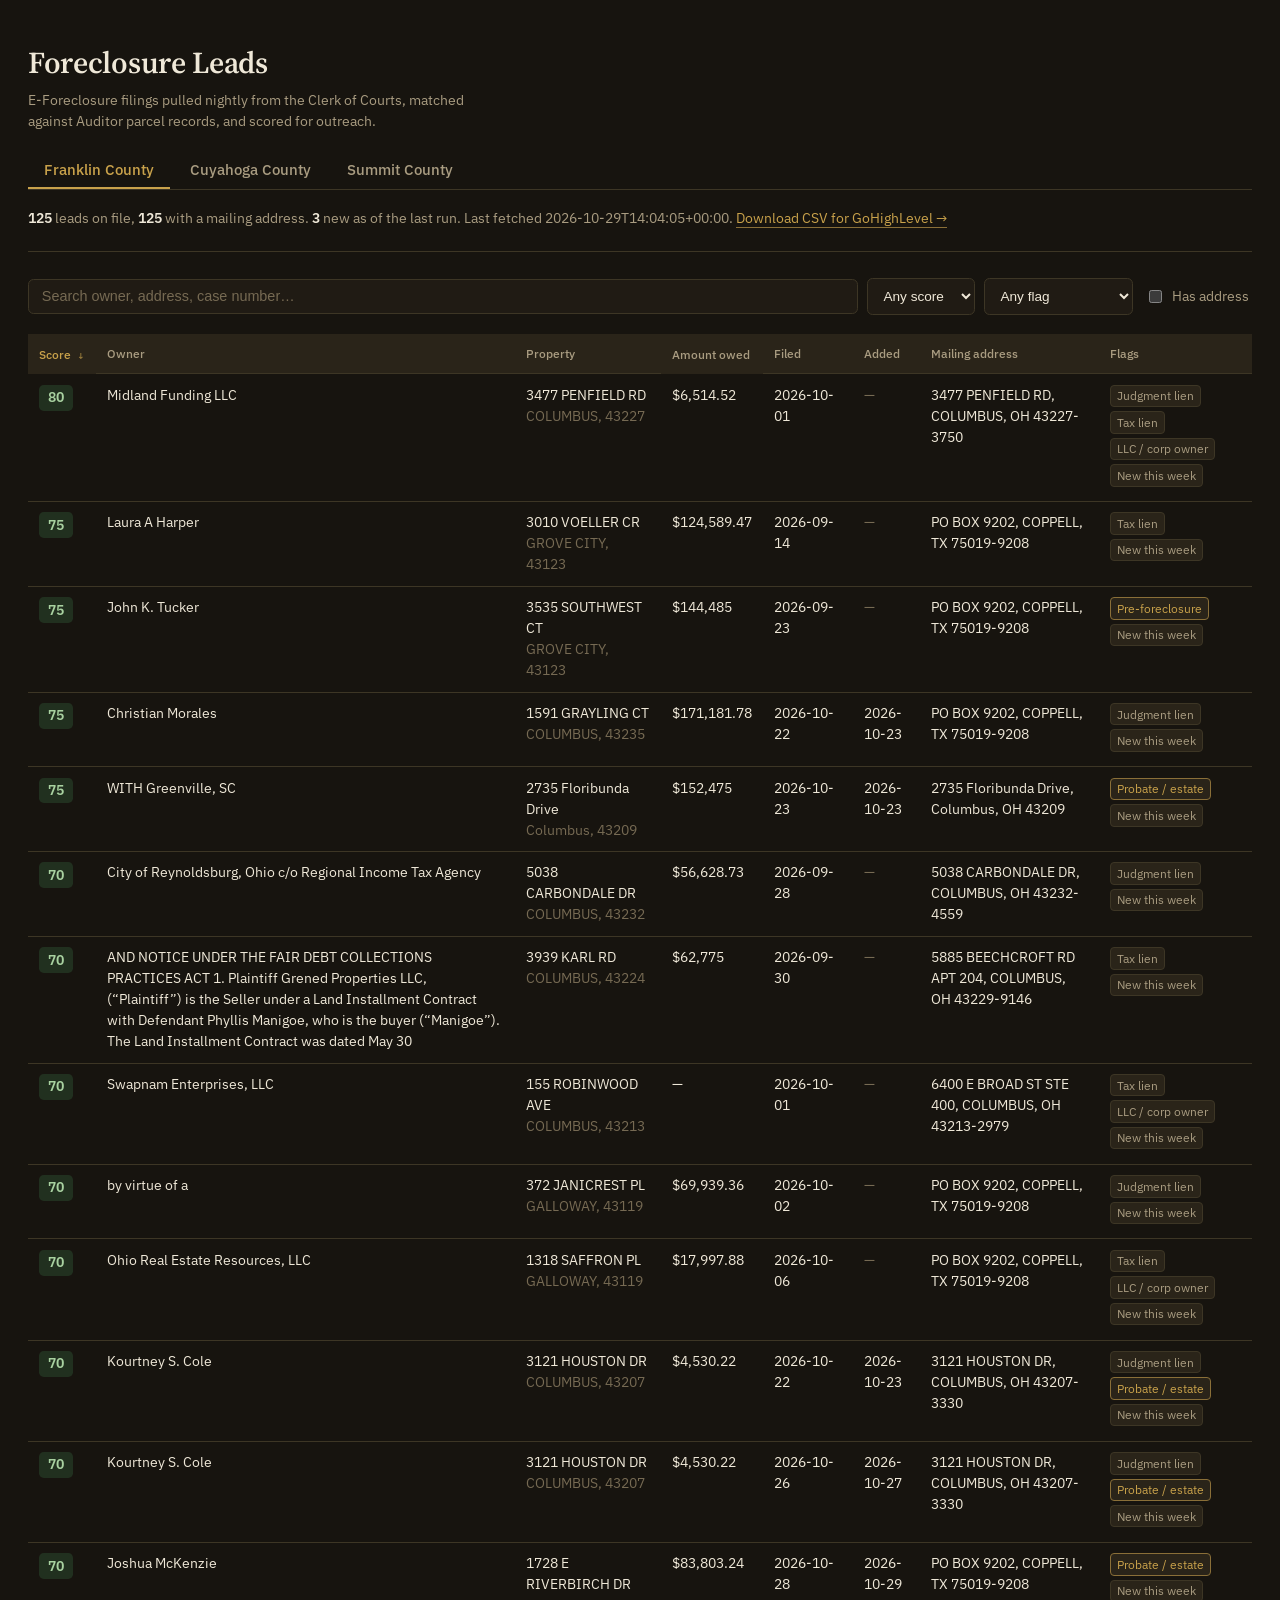
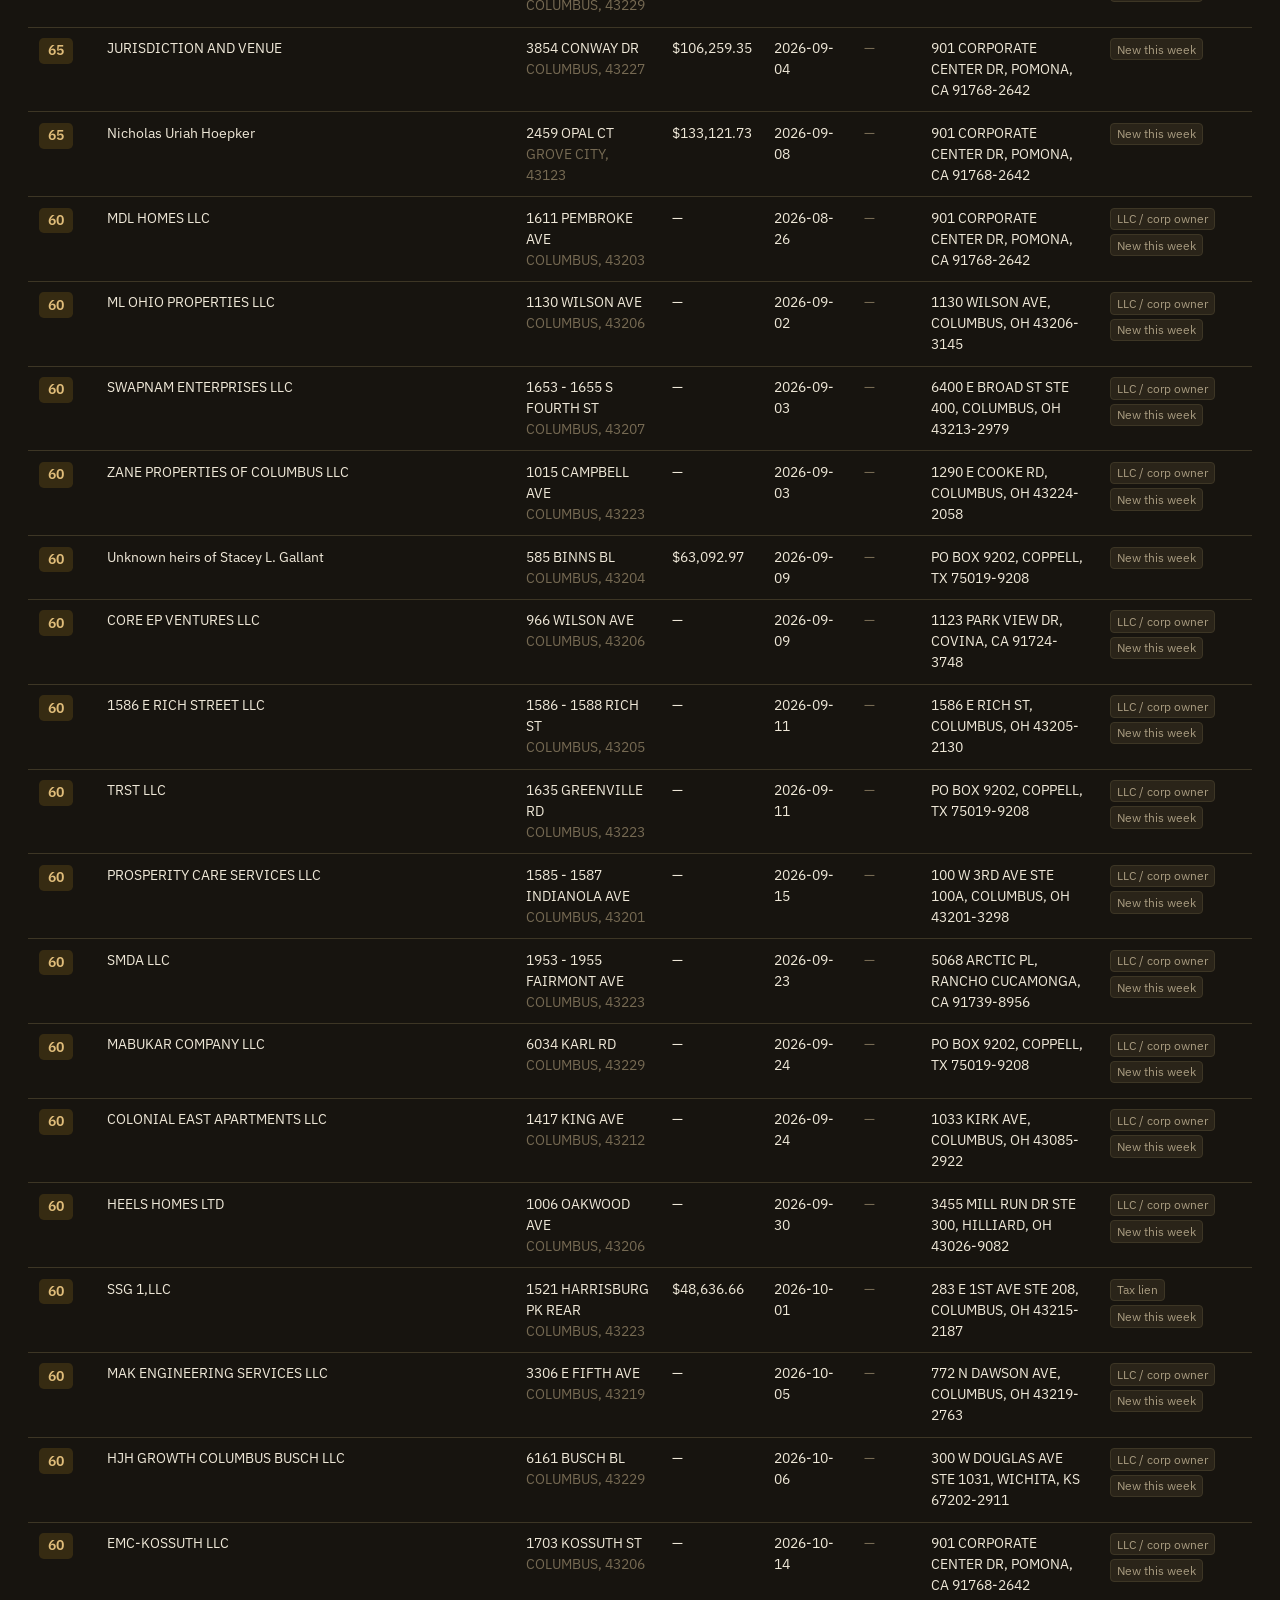
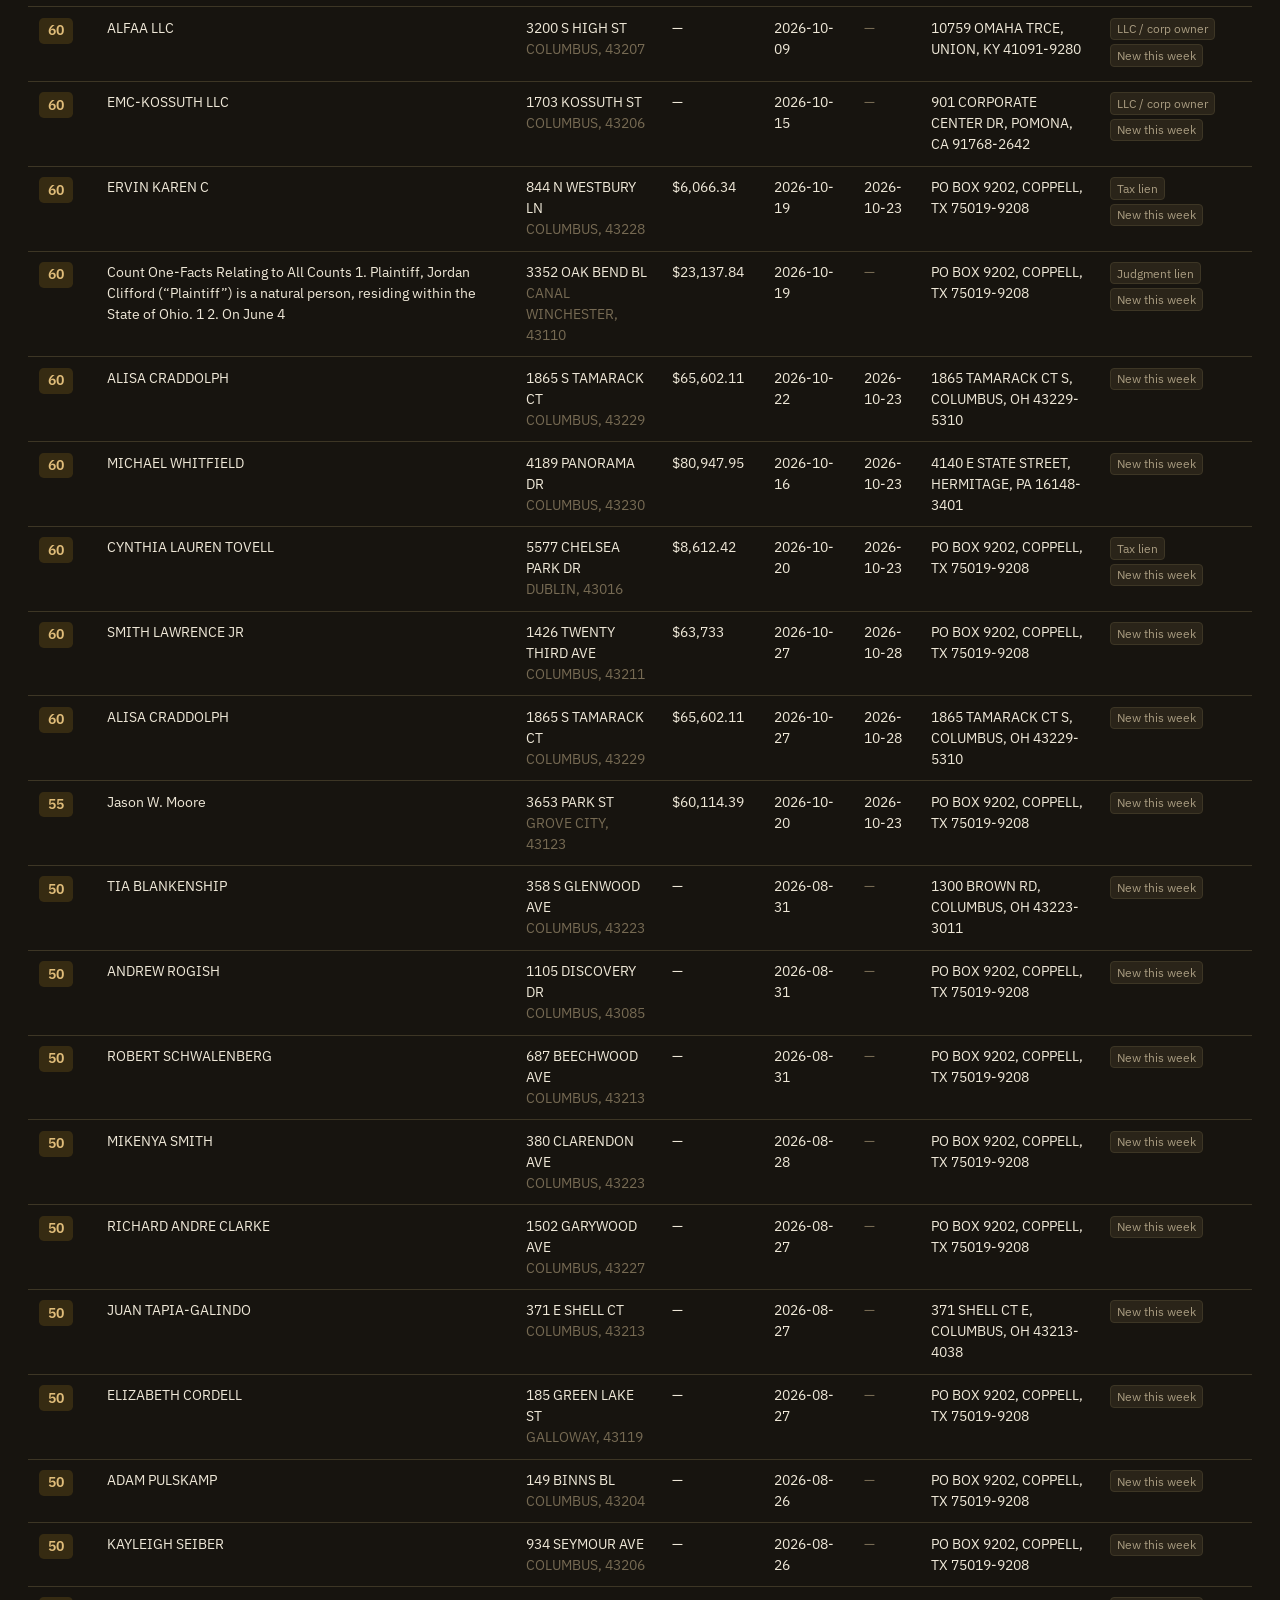
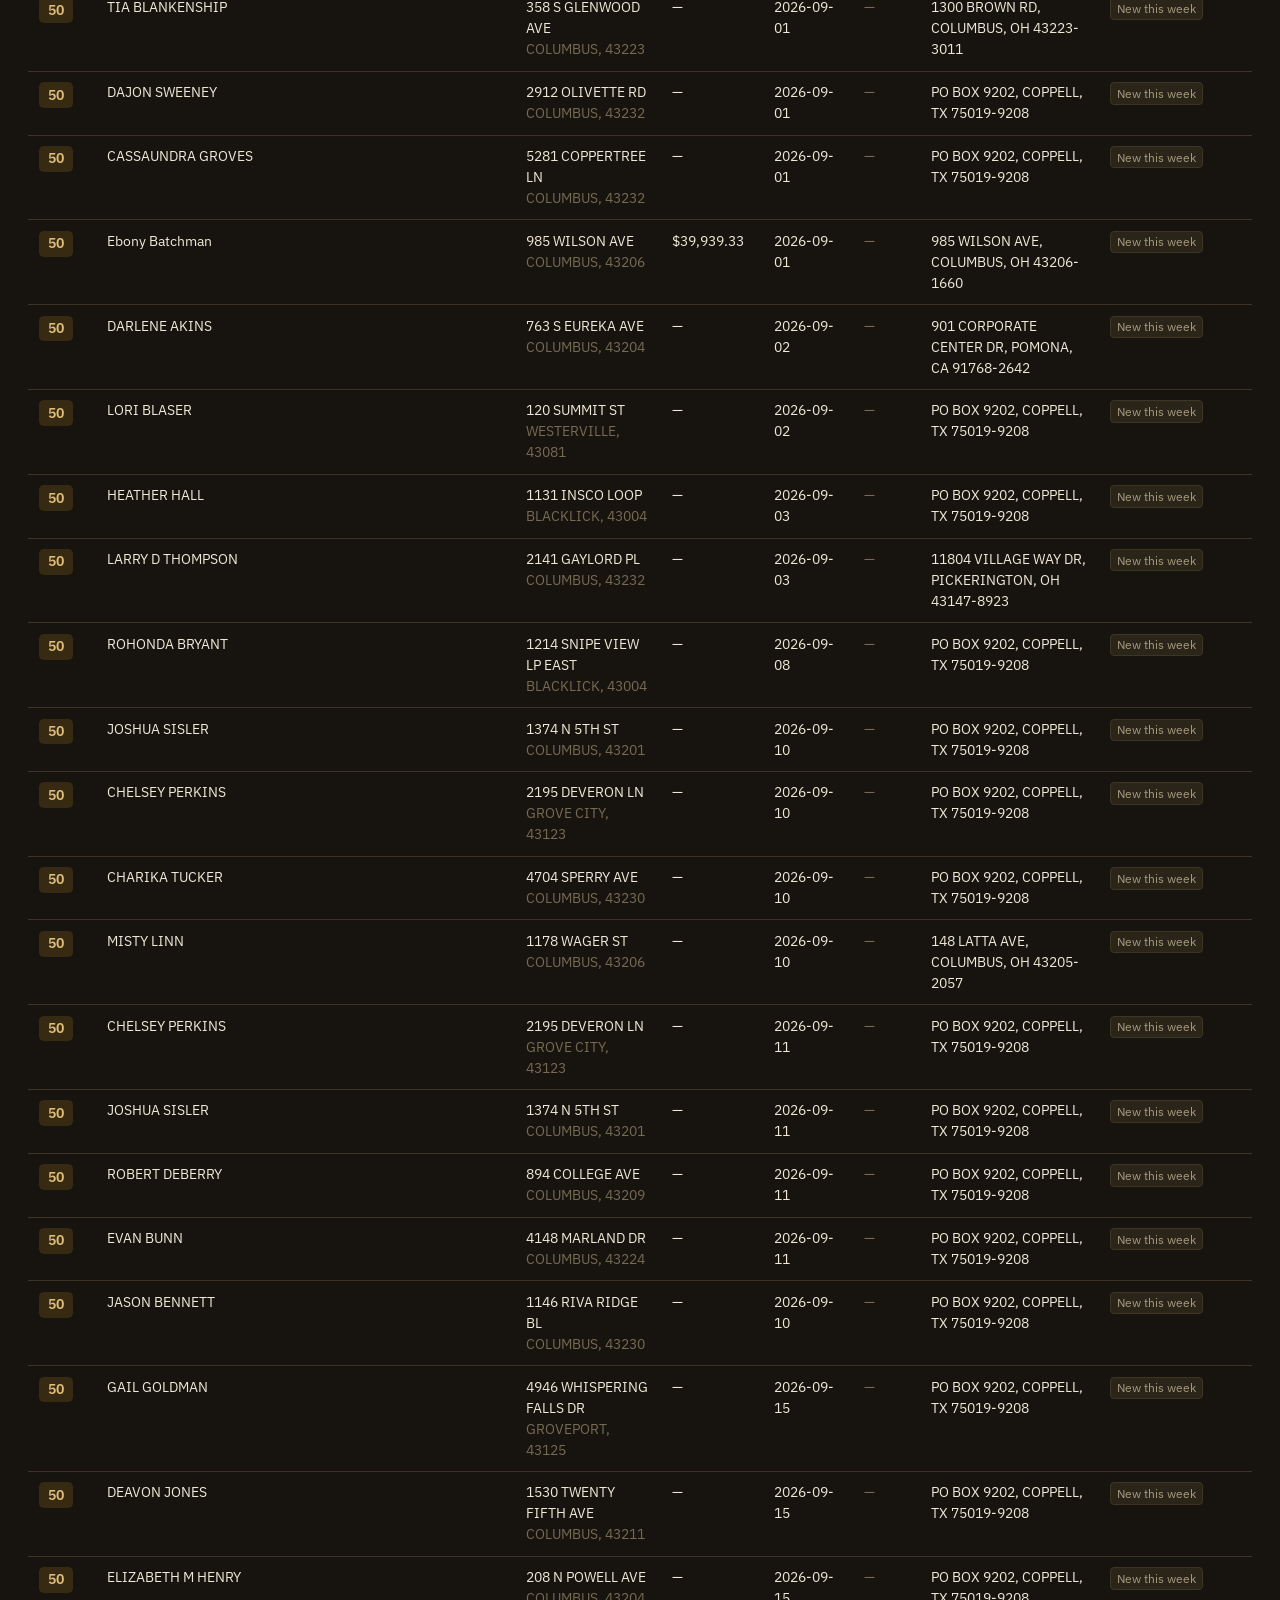
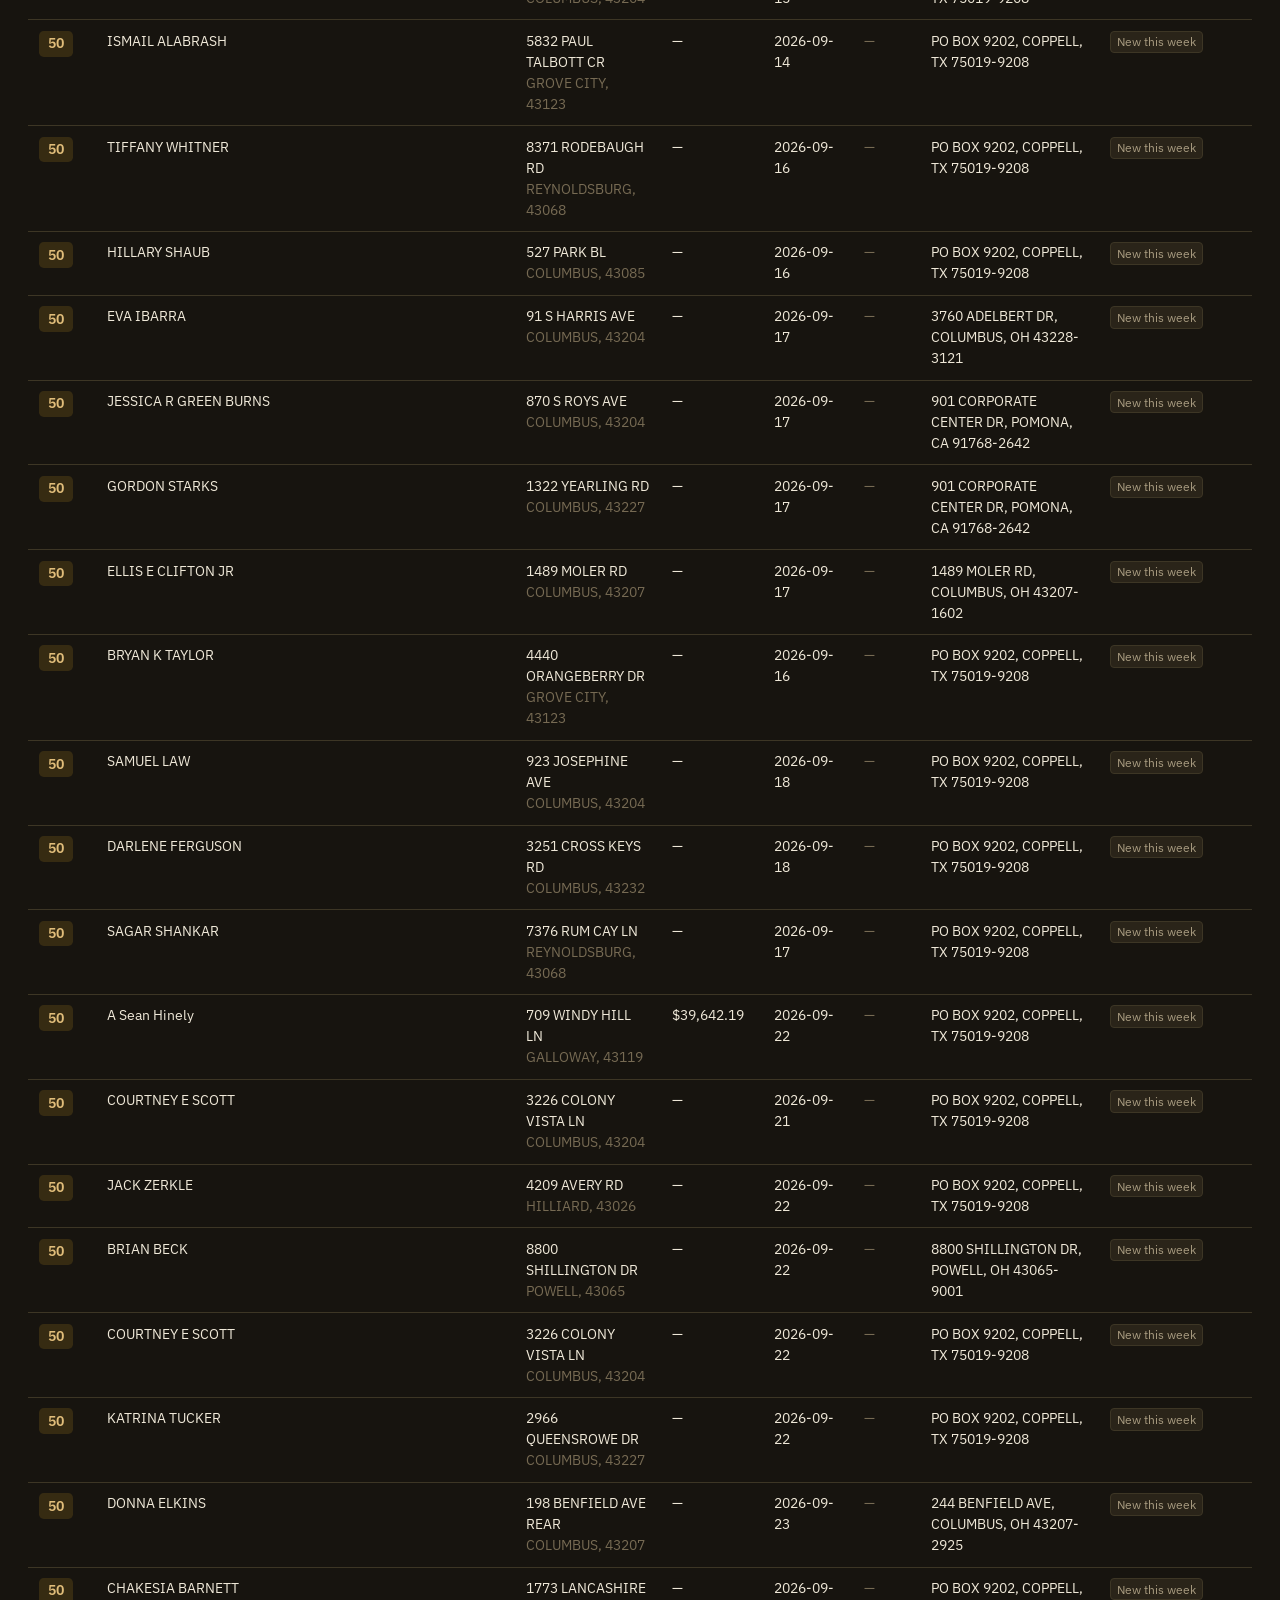
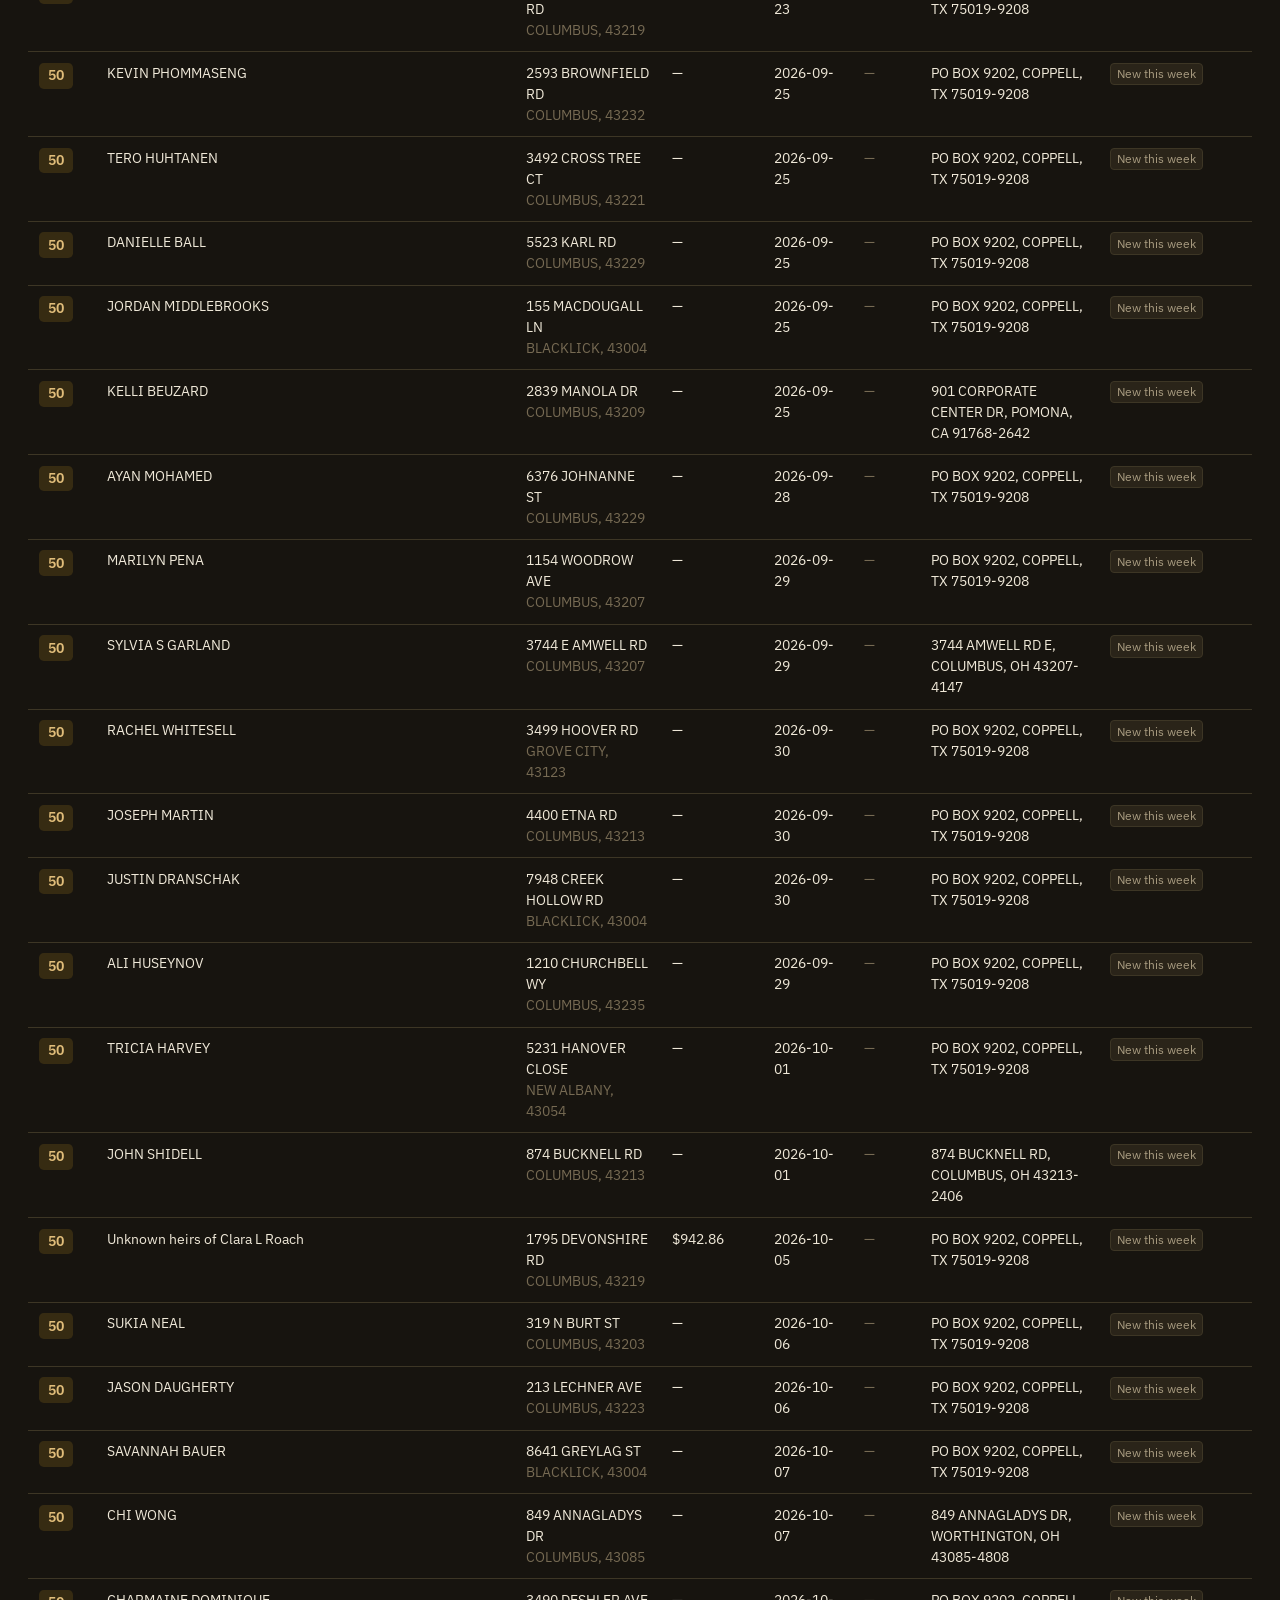
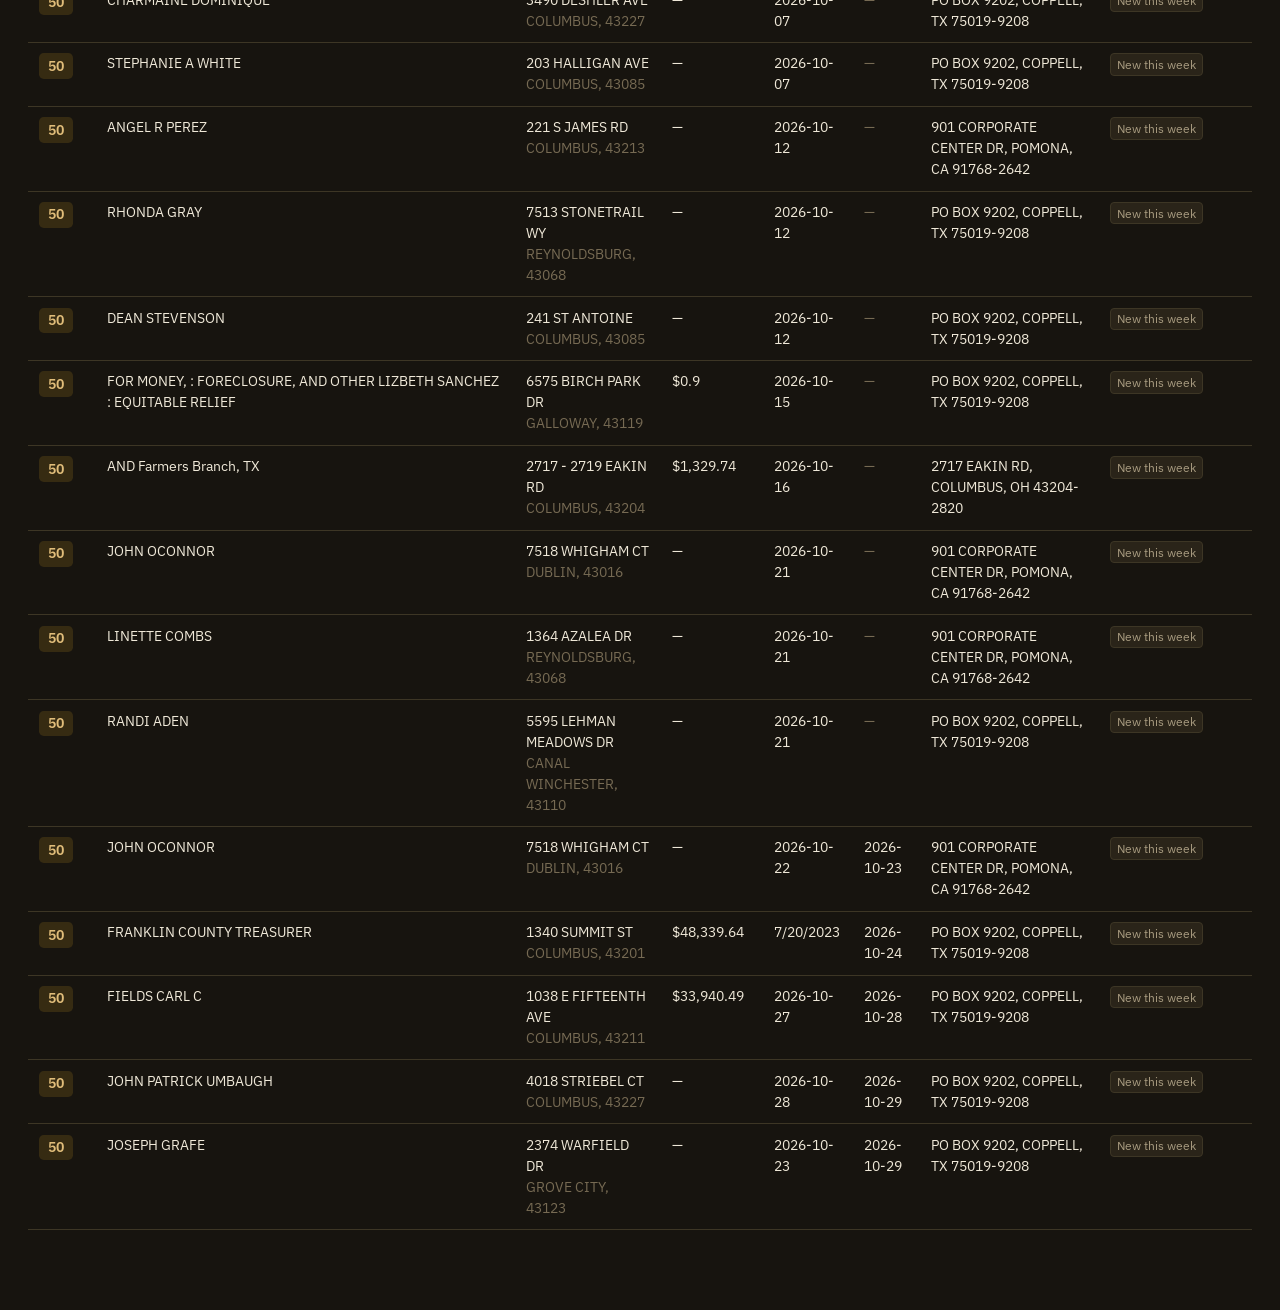
==== dashboard/index.html @ aa3b15f6 "Move Summit to its own repo; dashboard Summit tab reads it by URL" ====
<!doctype html>
<html lang="en">
<head>
<meta charset="utf-8">
<meta name="viewport" content="width=device-width, initial-scale=1">
<title>Foreclosure Leads</title>
<link rel="preconnect" href="https://fonts.googleapis.com">
<link rel="preconnect" href="https://fonts.gstatic.com" crossorigin>
<link href="https://fonts.googleapis.com/css2?family=Source+Serif+4:opsz,wght@8..60,400;8..60,600&family=IBM+Plex+Sans:wght@400;500;600&family=IBM+Plex+Mono:wght@400;500&display=swap" rel="stylesheet">
<style>
  :root {
    --bg: #17140f;
    --panel: #201b14;
    --panel-2: #2a2419;
    --border: #3d3625;
    --ink: #efe8d8;
    --ink-dim: #a99c81;
    --ink-faint: #766a53;
    --gold: #c9a24b;
    --gold-dim: #8a6f38;
    --good-bg: #21301f; --good-fg: #a8d1a0;
    --warn-bg: #362b12; --warn-fg: #e0bd7a;
    --bad-bg: #331c17;  --bad-fg: #e0a89c;
    color-scheme: dark;
  }
  * { box-sizing: border-box; }
  body {
    margin: 0;
    background: var(--bg);
    color: var(--ink);
    font-family: 'IBM Plex Sans', -apple-system, Segoe UI, Roboto, sans-serif;
    font-size: 14px;
    line-height: 1.5;
  }
  .wrap { max-width: 1320px; margin: 0 auto; padding: 2.5rem 1.75rem 5rem; }

  header h1 {
    font-family: 'Source Serif 4', Georgia, serif;
    font-weight: 600;
    font-size: 1.9rem;
    margin: 0 0 .3rem;
    letter-spacing: -0.01em;
  }
  header p.tagline {
    color: var(--ink-dim);
    margin: 0 0 1.1rem;
    max-width: 60ch;
  }
  .stats {
    color: var(--ink-dim);
    font-size: .88rem;
    margin: 0 0 1.6rem;
    padding-bottom: 1.4rem;
    border-bottom: 1px solid var(--border);
  }
  .stats strong { color: var(--ink); font-weight: 600; }
  .stats a { color: var(--gold); text-decoration: none; border-bottom: 1px solid var(--gold-dim); }
  .stats a:hover { color: var(--ink); }

  .toolbar {
    display: flex;
    flex-wrap: wrap;
    gap: .6rem;
    align-items: center;
    margin-bottom: 1.2rem;
  }
  .toolbar input[type="search"] {
    flex: 1 1 16rem;
    background: var(--panel);
    border: 1px solid var(--border);
    color: var(--ink);
    padding: .55rem .8rem;
    border-radius: .35rem;
    font-size: .9rem;
  }
  .toolbar input[type="search"]::placeholder { color: var(--ink-faint); }
  .toolbar select {
    background: var(--panel);
    border: 1px solid var(--border);
    color: var(--ink);
    padding: .55rem .7rem;
    border-radius: .35rem;
    font-size: .85rem;
  }
  .toolbar label.check {
    display: flex;
    align-items: center;
    gap: .4rem;
    color: var(--ink-dim);
    font-size: .85rem;
    white-space: nowrap;
    padding: .3rem .2rem;
  }
  .toolbar label.check input { accent-color: var(--gold); }

  table { width: 100%; border-collapse: collapse; }
  thead th {
    position: sticky; top: 0;
    background: var(--panel-2);
    text-align: left;
    padding: .65rem .7rem;
    font-weight: 500;
    color: var(--ink-dim);
    font-size: .78rem;
    border-bottom: 1px solid var(--border);
    cursor: pointer;
    user-select: none;
    white-space: nowrap;
  }
  thead th:hover { color: var(--ink); }
  thead th.sorted { color: var(--gold); }
  thead th .arrow { font-size: .7em; opacity: .8; margin-left: .15rem; }

  tbody tr.row { cursor: pointer; border-bottom: 1px solid var(--border); }
  tbody tr.row:hover { background: var(--panel); }
  tbody tr.row.expanded { background: var(--panel); }
  tbody td { padding: .65rem .7rem; vertical-align: top; }

  .score {
    display: inline-block;
    min-width: 2.1rem;
    text-align: center;
    font-weight: 600;
    font-variant-numeric: tabular-nums;
    padding: .15rem .45rem;
    border-radius: .3rem;
  }
  .score-hi  { background: var(--good-bg); color: var(--good-fg); }
  .score-mid { background: var(--warn-bg); color: var(--warn-fg); }
  .score-lo  { background: var(--bad-bg);  color: var(--bad-fg); }

  .mono { font-family: 'IBM Plex Mono', monospace; font-size: .82rem; color: var(--ink-dim); }
  .muted { color: var(--ink-faint); }
  .amount { font-variant-numeric: tabular-nums; }

  .flag {
    display: inline-block;
    background: var(--panel-2);
    border: 1px solid var(--border);
    border-radius: .25rem;
    padding: .1rem .4rem;
    margin: 0 .25rem .25rem 0;
    font-size: .72rem;
    color: var(--ink-dim);
  }
  .flag.hot { border-color: var(--gold-dim); color: var(--gold); }

  .detail-row td {
    background: #1b170f;
    border-bottom: 1px solid var(--border);
    padding: 1rem 1.4rem 1.3rem;
  }
  .detail-grid {
    display: grid;
    grid-template-columns: repeat(auto-fit, minmax(220px, 1fr));
    gap: 1rem 1.6rem;
  }
  .detail-grid dt {
    font-size: .72rem;
    text-transform: none;
    color: var(--ink-faint);
    margin-bottom: .15rem;
  }
  .detail-grid dd { margin: 0; }
  .detail-grid .full { grid-column: 1 / -1; }

  a.link { color: var(--gold); text-decoration: none; border-bottom: 1px solid var(--gold-dim); }
  a.link:hover { color: var(--ink); }

  #empty {
    color: var(--ink-dim);
    padding: 3rem 1rem;
    text-align: center;
    border: 1px dashed var(--border);
    border-radius: .5rem;
  }

  @media (max-width: 720px) {
    .wrap { padding: 1.5rem 1rem 4rem; }
    thead th:nth-child(6), tbody td:nth-child(6) { display: none; } /* hide mailing address col on small screens */
  }

  .county-tabs {
    display: flex;
    gap: .25rem;
    margin-bottom: 1.1rem;
    border-bottom: 1px solid var(--border);
  }
  .county-tabs button {
    appearance: none;
    background: none;
    border: none;
    color: var(--ink-dim);
    font-family: inherit;
    font-size: .92rem;
    font-weight: 500;
    padding: .6rem 1rem .55rem;
    cursor: pointer;
    border-bottom: 2px solid transparent;
  }
  .county-tabs button:hover { color: var(--ink); }
  .county-tabs button[aria-selected="true"] {
    color: var(--gold);
    border-bottom-color: var(--gold);
  }
</style>
</head>
<body>
<div class="wrap">
  <header>
    <h1>Foreclosure Leads</h1>
    <p class="tagline" id="tagline">E-Foreclosure filings pulled nightly from the county Clerk of Courts, matched against parcel records, and scored for outreach.</p>
  </header>

  <div class="county-tabs" id="county-tabs" role="tablist"></div>

  <div class="stats" id="stats">Loading records…</div>

  <div class="toolbar">
    <input id="search" type="search" placeholder="Search owner, address, case number…">
    <select id="minScore">
      <option value="0">Any score</option>
      <option value="70">Score 70+</option>
      <option value="50">Score 50+</option>
      <option value="30">Score 30+</option>
    </select>
    <select id="flagFilter">
      <option value="">Any flag</option>
    </select>
    <label class="check"><input type="checkbox" id="addressOnly"> Has address</label>
  </div>

  <div id="table-wrap"></div>
  <div id="empty" style="display:none;">No leads on file yet — once the nightly scrape runs and finds E-Foreclosures, they'll appear here.</div>
</div>

<script>
const COLUMNS = [
  { key: 'score', label: 'Score', sortable: true },
  { key: 'owner', label: 'Owner', sortable: true },
  { key: 'prop_address', label: 'Property', sortable: false },
  { key: 'amount', label: 'Amount owed', sortable: true },
  { key: 'filed', label: 'Filed', sortable: true },
  { key: 'captured_date', label: 'Added', sortable: true },
  { key: 'mail_address', label: 'Mailing address', sortable: false },
  { key: 'flags', label: 'Flags', sortable: false },
];

const COUNTIES = [
  {
    key: 'franklin',
    label: 'Franklin County',
    dataUrl: 'records.json',
    tagline: "E-Foreclosure filings pulled nightly from the Clerk of Courts, matched against Auditor parcel records, and scored for outreach.",
    csvUrl: 'ghl_export.csv',
    // Franklin's records.json is already in the shape render()/applyFilters() expect.
    adapt(data) {
      return {
        fetched_at: data.fetched_at,
        total: data.total,
        with_address: data.with_address,
        new_this_run: data.new_this_run || 0,
        records: data.records || [],
      };
    },
  },
  {
    key: 'cuyahoga',
    label: 'Cuyahoga County',
    dataUrl: 'cuyahoga.json',
    tagline: "Foreclosure filings pulled nightly from the Cuyahoga County Clerk of Courts docket, enriched from the Fiscal Officer's parcel data, and scored for outreach.",
    csvUrl: 'cuyahoga_ghl_export.csv',
    // Cuyahoga's run_pipeline.py writes a different shape (LeadRecord
    // dicts under "leads") - map each one into the same row shape
    // Franklin's records use, so the rest of this page (render, sort,
    // filter, detail view) needs no county-specific logic at all.
    adapt(data) {
      const records = (data.leads || []).map(l => ({
        doc_num: l.case_number,
        case_number: l.case_number,
        doc_type: l.lead_type || 'Foreclosure Complaint',
        filed: l.filing_date,
        owner: l.defendant || l.owner_name,
        grantee: l.plaintiff,
        amount: l.amount_owed,
        legal: '',
        prop_address: l.property_address,
        prop_city: l.property_city,
        prop_state: l.property_state,
        prop_zip: l.property_zip,
        mail_address: l.mailing_address,
        mail_city: '',
        mail_state: '',
        mail_zip: '',
        clerk_url: l.source_url,
        flags: [],
        score: l.lead_score,
        interest_rate: l.interest_rate,
        loan_type: l.loan_type,
      }));
      return {
        fetched_at: data.generated_at,
        total: data.total_leads || 0,
        with_address: data.leads_with_mailing_address || 0,
        new_this_run: 0,
        records,
      };
    },
  },
  {
    key: 'summit',
    label: 'Summit County',
    dataUrl: 'https://mauricewilli572000-cloud.github.io/summit-county-leads/summit.json',
    tagline: "New foreclosure filings from the Summit County Clerk's live new-filings feed (usually within a day or two of filing), matched to parcel records where possible, and scored for outreach.",
    csvUrl: 'https://mauricewilli572000-cloud.github.io/summit-county-leads/summit_ghl_export.csv',
    // Summit lives in its own repo (summit-county-leads) and publishes summit.json on its own GitHub Pages site;
    // this tab reads that file by URL. Same LeadRecord shape as Cuyahoga's, plus flags and added_date.
    adapt(data) {
      const records = (data.leads || []).map(l => ({
        doc_num: l.case_number,
        case_number: l.case_number,
        doc_type: l.lead_type || 'Foreclosure',
        filed: l.filing_date,
        captured_date: l.added_date,
        owner: l.owner_name || l.defendant,
        grantee: l.plaintiff,
        amount: l.amount_owed,
        legal: '',
        prop_address: l.property_address,
        prop_city: l.property_city,
        prop_state: l.property_state,
        prop_zip: l.property_zip,
        mail_address: l.mailing_address,
        mail_city: '',
        mail_state: '',
        mail_zip: '',
        clerk_url: l.source_url,
        flags: l.flags || [],
        score: l.lead_score,
        interest_rate: l.interest_rate,
        loan_type: l.loan_type,
      }));
      return {
        fetched_at: data.generated_at,
        total: data.total_leads || 0,
        with_address: data.leads_with_property_address || 0,
        new_this_run: 0,
        records,
      };
    },
  },
];

let ACTIVE_COUNTY = COUNTIES[0];
let ALL_RECORDS = [];
let SORT_KEY = 'score';
let SORT_DIR = -1; // -1 desc, 1 asc
let EXPANDED_DOC_NUM = null;

function scoreClass(s) {
  if (s >= 70) return 'score-hi';
  if (s >= 45) return 'score-mid';
  return 'score-lo';
}

function money(n) {
  return n != null ? '$' + Number(n).toLocaleString() : '—';
}

function esc(s) {
  return (s ?? '').toString().replace(/[&<>"']/g, c => ({'&':'&amp;','<':'&lt;','>':'&gt;','"':'&quot;',"'":'&#39;'}[c]));
}

function fullMailAddress(r) {
  const parts = [r.mail_address, r.mail_city, [r.mail_state, r.mail_zip].filter(Boolean).join(' ')].filter(Boolean);
  return parts.join(', ');
}

function fullPropAddress(r) {
  const parts = [r.prop_address, r.prop_city, [r.prop_state, r.prop_zip].filter(Boolean).join(' ')].filter(Boolean);
  return parts.join(', ');
}

function detailHTML(r) {
  return `
    <dl class="detail-grid">
      <div><dt>Case number</dt><dd class="mono">${esc(r.case_number) || '—'}</dd></div>
      <div><dt>Document type</dt><dd>${esc(r.doc_type) || '—'}</dd></div>
      <div><dt>Plaintiff / lender</dt><dd>${esc(r.grantee) || '—'}</dd></div>
      <div><dt>Loan type</dt><dd>${esc(r.loan_type) || '—'}</dd></div>
      <div><dt>Interest rate</dt><dd>${r.interest_rate != null ? r.interest_rate + '%' : '—'}</dd></div>
      <div><dt>Document number</dt><dd class="mono">${esc(r.doc_num)}</dd></div>
      <div class="full"><dt>Property address</dt><dd>${esc(fullPropAddress(r)) || '—'}</dd></div>
      <div class="full"><dt>Mailing address</dt><dd>${esc(fullMailAddress(r)) || '—'}</dd></div>
      ${r.legal ? `<div class="full"><dt>Legal description</dt><dd>${esc(r.legal)}</dd></div>` : ''}
      <div class="full"><dd><a class="link" href="${esc(r.clerk_url)}" target="_blank" rel="noopener">View filing on the Clerk of Courts site →</a></dd></div>
    </dl>
  `;
}

function render(list) {
  const wrap = document.getElementById('table-wrap');
  const empty = document.getElementById('empty');

  if (!list.length) {
    wrap.innerHTML = '';
    empty.style.display = 'block';
    return;
  }
  empty.style.display = 'none';

  const table = document.createElement('table');
  const thead = document.createElement('thead');
  const headRow = document.createElement('tr');
  for (const col of COLUMNS) {
    const th = document.createElement('th');
    th.textContent = col.label;
    if (col.sortable) {
      if (col.key === SORT_KEY) {
        th.classList.add('sorted');
        th.innerHTML = `${col.label} <span class="arrow">${SORT_DIR === 1 ? '↑' : '↓'}</span>`;
      }
      th.addEventListener('click', () => {
        if (SORT_KEY === col.key) SORT_DIR *= -1;
        else { SORT_KEY = col.key; SORT_DIR = -1; }
        applyFilters();
      });
    }
    headRow.appendChild(th);
  }
  thead.appendChild(headRow);
  table.appendChild(thead);

  const tbody = document.createElement('tbody');
  for (const r of list) {
    const tr = document.createElement('tr');
    tr.className = 'row' + (r.doc_num === EXPANDED_DOC_NUM ? ' expanded' : '');
    const flagsHTML = (r.flags || []).map(f =>
      `<span class="flag${/lis pendens|pre-foreclosure|probate/i.test(f) ? ' hot' : ''}">${esc(f)}</span>`
    ).join('');
    tr.innerHTML = `
      <td><span class="score ${scoreClass(r.score)}">${r.score}</span></td>
      <td>${esc(r.owner) || '—'}</td>
      <td>${esc(r.prop_address) || '—'}${r.prop_city ? `<br><span class="muted">${esc(r.prop_city)}${r.prop_zip ? ', ' + esc(r.prop_zip) : ''}</span>` : ''}</td>
      <td class="amount">${money(r.amount)}</td>
      <td>${esc(r.filed) || '—'}</td>
      <td>${esc(r.captured_date) || '<span class="muted" title="Added before date tracking began">—</span>'}</td>
      <td>${esc(fullMailAddress(r)) || '<span class="muted">not matched</span>'}</td>
      <td>${flagsHTML}</td>
    `;
    tr.addEventListener('click', () => {
      EXPANDED_DOC_NUM = EXPANDED_DOC_NUM === r.doc_num ? null : r.doc_num;
      applyFilters();
    });
    tbody.appendChild(tr);

    if (r.doc_num === EXPANDED_DOC_NUM) {
      const detailTr = document.createElement('tr');
      detailTr.className = 'detail-row';
      const td = document.createElement('td');
      td.colSpan = COLUMNS.length;
      td.innerHTML = detailHTML(r);
      detailTr.appendChild(td);
      tbody.appendChild(detailTr);
    }
  }
  table.appendChild(tbody);
  wrap.innerHTML = '';
  wrap.appendChild(table);
}

function applyFilters() {
  const q = document.getElementById('search').value.trim().toLowerCase();
  const minScore = Number(document.getElementById('minScore').value);
  const flag = document.getElementById('flagFilter').value;
  const addressOnly = document.getElementById('addressOnly').checked;

  let list = ALL_RECORDS.filter(r => {
    if (r.score < minScore) return false;
    if (flag && !(r.flags || []).includes(flag)) return false;
    if (addressOnly && !(r.prop_address || r.mail_address)) return false;
    if (q) {
      const hay = [r.owner, r.grantee, r.prop_address, r.mail_address, r.doc_num, r.case_number]
        .filter(Boolean).join(' ').toLowerCase();
      if (!hay.includes(q)) return false;
    }
    return true;
  });

  list.sort((a, b) => {
    let av = a[SORT_KEY], bv = b[SORT_KEY];
    if (av == null) av = (SORT_KEY === 'amount' || SORT_KEY === 'score') ? -Infinity : '';
    if (bv == null) bv = (SORT_KEY === 'amount' || SORT_KEY === 'score') ? -Infinity : '';
    if (typeof av === 'string') av = av.toLowerCase();
    if (typeof bv === 'string') bv = bv.toLowerCase();
    if (av < bv) return -1 * SORT_DIR;
    if (av > bv) return 1 * SORT_DIR;
    return 0;
  });

  render(list);
}

function populateFlagFilter(records) {
  const select = document.getElementById('flagFilter');
  select.innerHTML = '<option value="">Any flag</option>';
  select.value = '';
  const seen = new Set();
  for (const r of records) for (const f of (r.flags || [])) seen.add(f);
  for (const f of Array.from(seen).sort()) {
    const opt = document.createElement('option');
    opt.value = f;
    opt.textContent = f;
    select.appendChild(opt);
  }
}

const DATA_CACHE = {};
let FILTERS_WIRED = false;

function renderTabs() {
  const tabsEl = document.getElementById('county-tabs');
  tabsEl.innerHTML = COUNTIES.map(c => `
    <button role="tab" data-key="${c.key}" aria-selected="${c.key === ACTIVE_COUNTY.key}">${esc(c.label)}</button>
  `).join('');
  tabsEl.querySelectorAll('button').forEach(btn => {
    btn.addEventListener('click', () => {
      if (btn.dataset.key === ACTIVE_COUNTY.key) return;
      ACTIVE_COUNTY = COUNTIES.find(c => c.key === btn.dataset.key);
      EXPANDED_DOC_NUM = null;
      renderTabs();
      loadActive();
    });
  });
}

async function loadActive() {
  const county = ACTIVE_COUNTY;
  const stats = document.getElementById('stats');
  document.getElementById('tagline').textContent = county.tagline;
  stats.textContent = `Loading ${county.label} records…`;
  document.getElementById('empty').style.display = 'none';
  document.getElementById('table-wrap').innerHTML = '';

  let data;
  try {
    if (DATA_CACHE[county.key]) {
      data = DATA_CACHE[county.key];
    } else {
      const res = await fetch(county.dataUrl, { cache: 'no-store' });
      if (!res.ok) throw new Error(`${res.status} fetching ${county.dataUrl}`);
      const raw = await res.json();
      data = county.adapt(raw);
      DATA_CACHE[county.key] = data;
    }
  } catch (err) {
    stats.textContent = `Failed to load ${county.label} data: ` + err;
    return;
  }

  if (!data.fetched_at) {
    stats.textContent = 'No scrape has run yet for ' + county.label + '.';
    ALL_RECORDS = [];
    document.getElementById('empty').style.display = 'block';
    return;
  }

  stats.innerHTML = `<strong>${data.total}</strong> leads on file, <strong>${data.with_address}</strong> with a mailing address.
    ${data.new_this_run ? `<strong>${data.new_this_run}</strong> new as of the last run.` : ''}
    Last fetched ${esc(data.fetched_at)}. <a href="${esc(county.csvUrl)}">Download CSV for GoHighLevel →</a>`;

  ALL_RECORDS = data.records;
  populateFlagFilter(ALL_RECORDS);
  applyFilters();

  if (!FILTERS_WIRED) {
    FILTERS_WIRED = true;
    document.getElementById('search').addEventListener('input', applyFilters);
    document.getElementById('minScore').addEventListener('change', applyFilters);
    document.getElementById('flagFilter').addEventListener('change', applyFilters);
    document.getElementById('addressOnly').addEventListener('change', applyFilters);
  }
}

renderTabs();
loadActive();
</script>
</body>
</html>
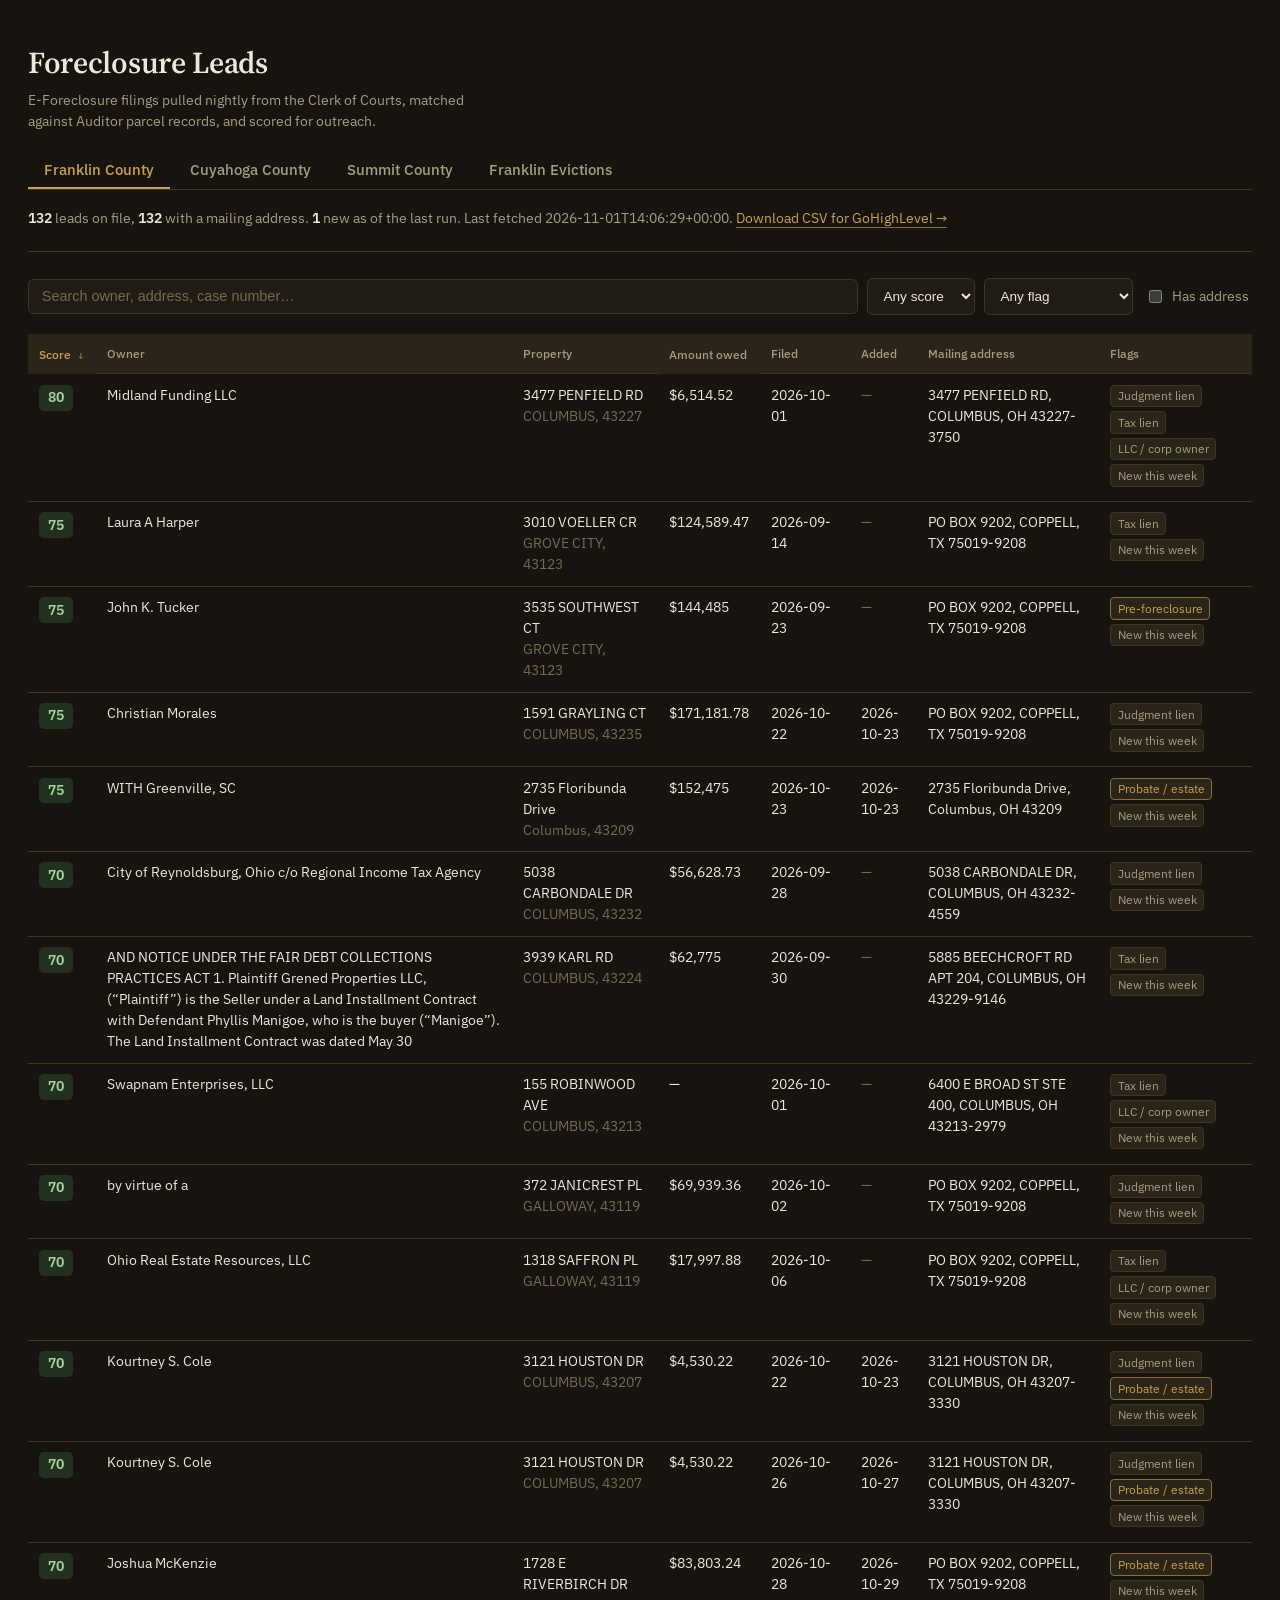
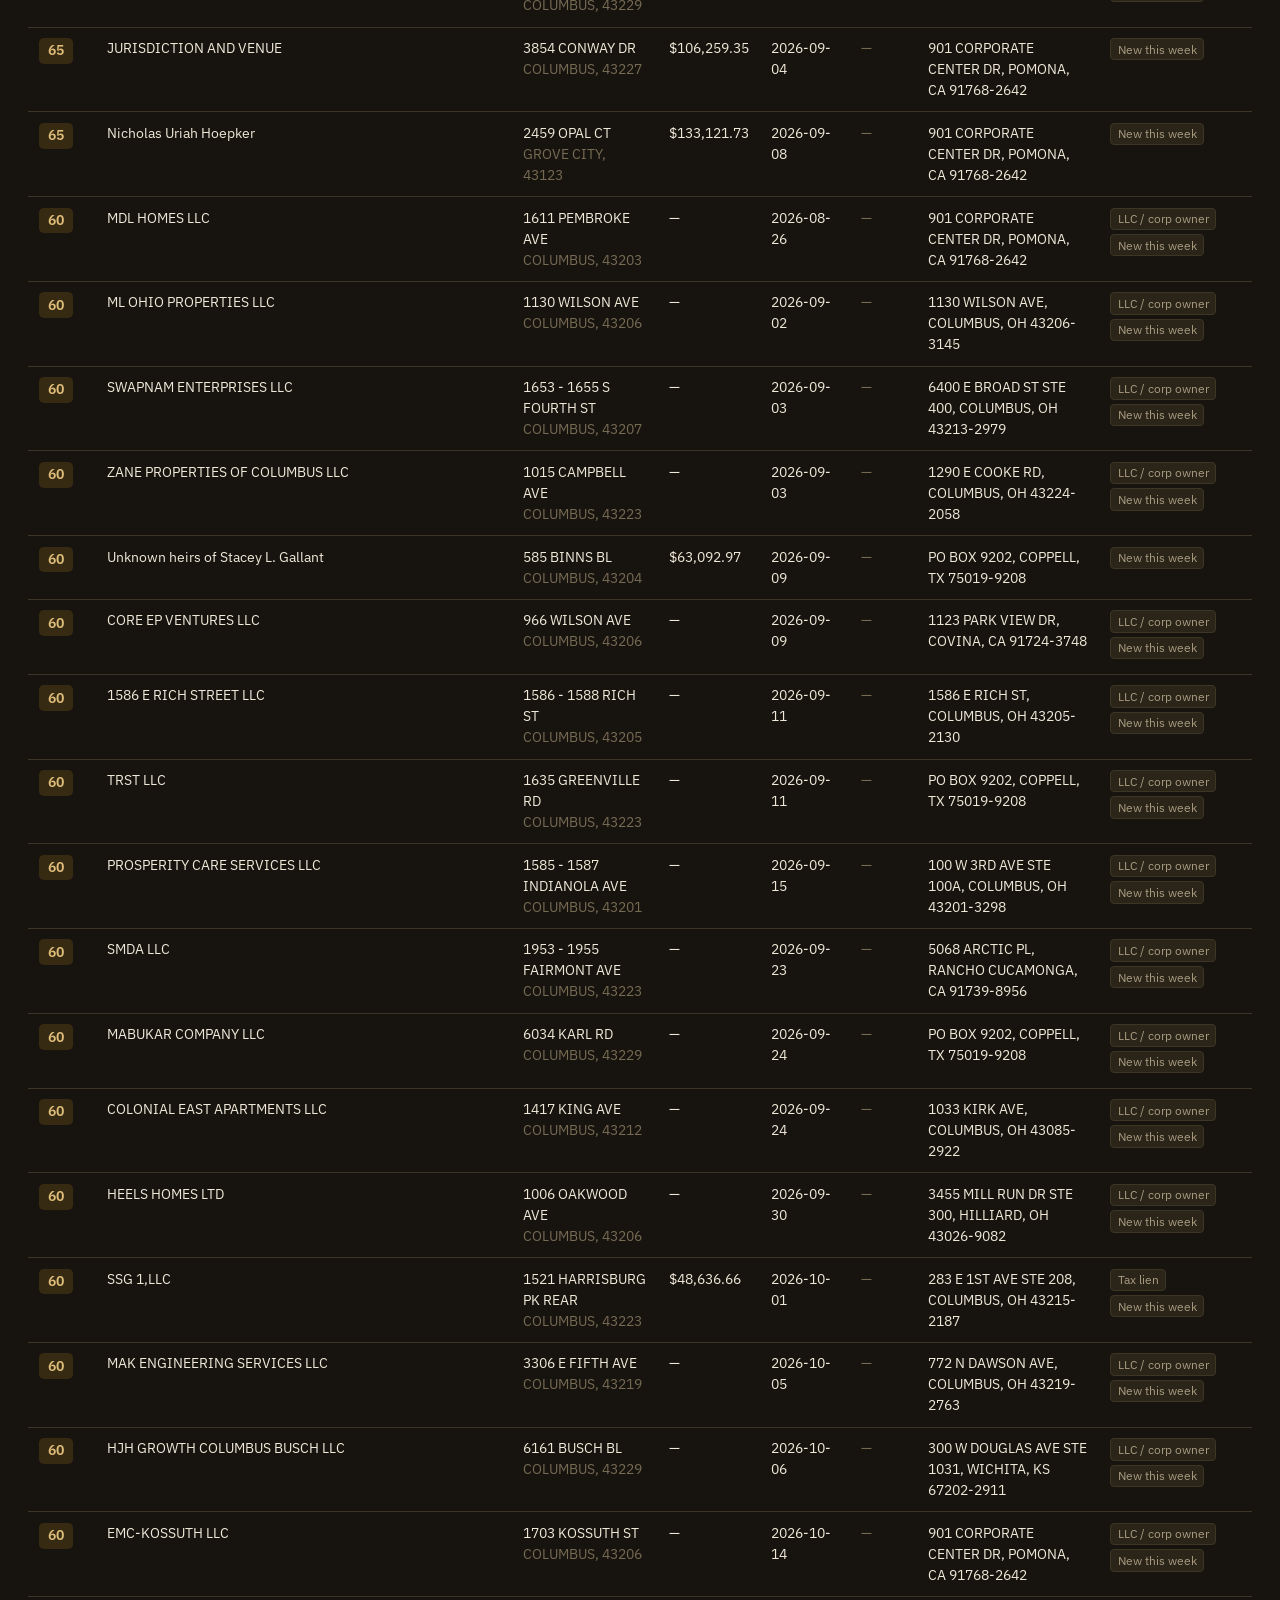
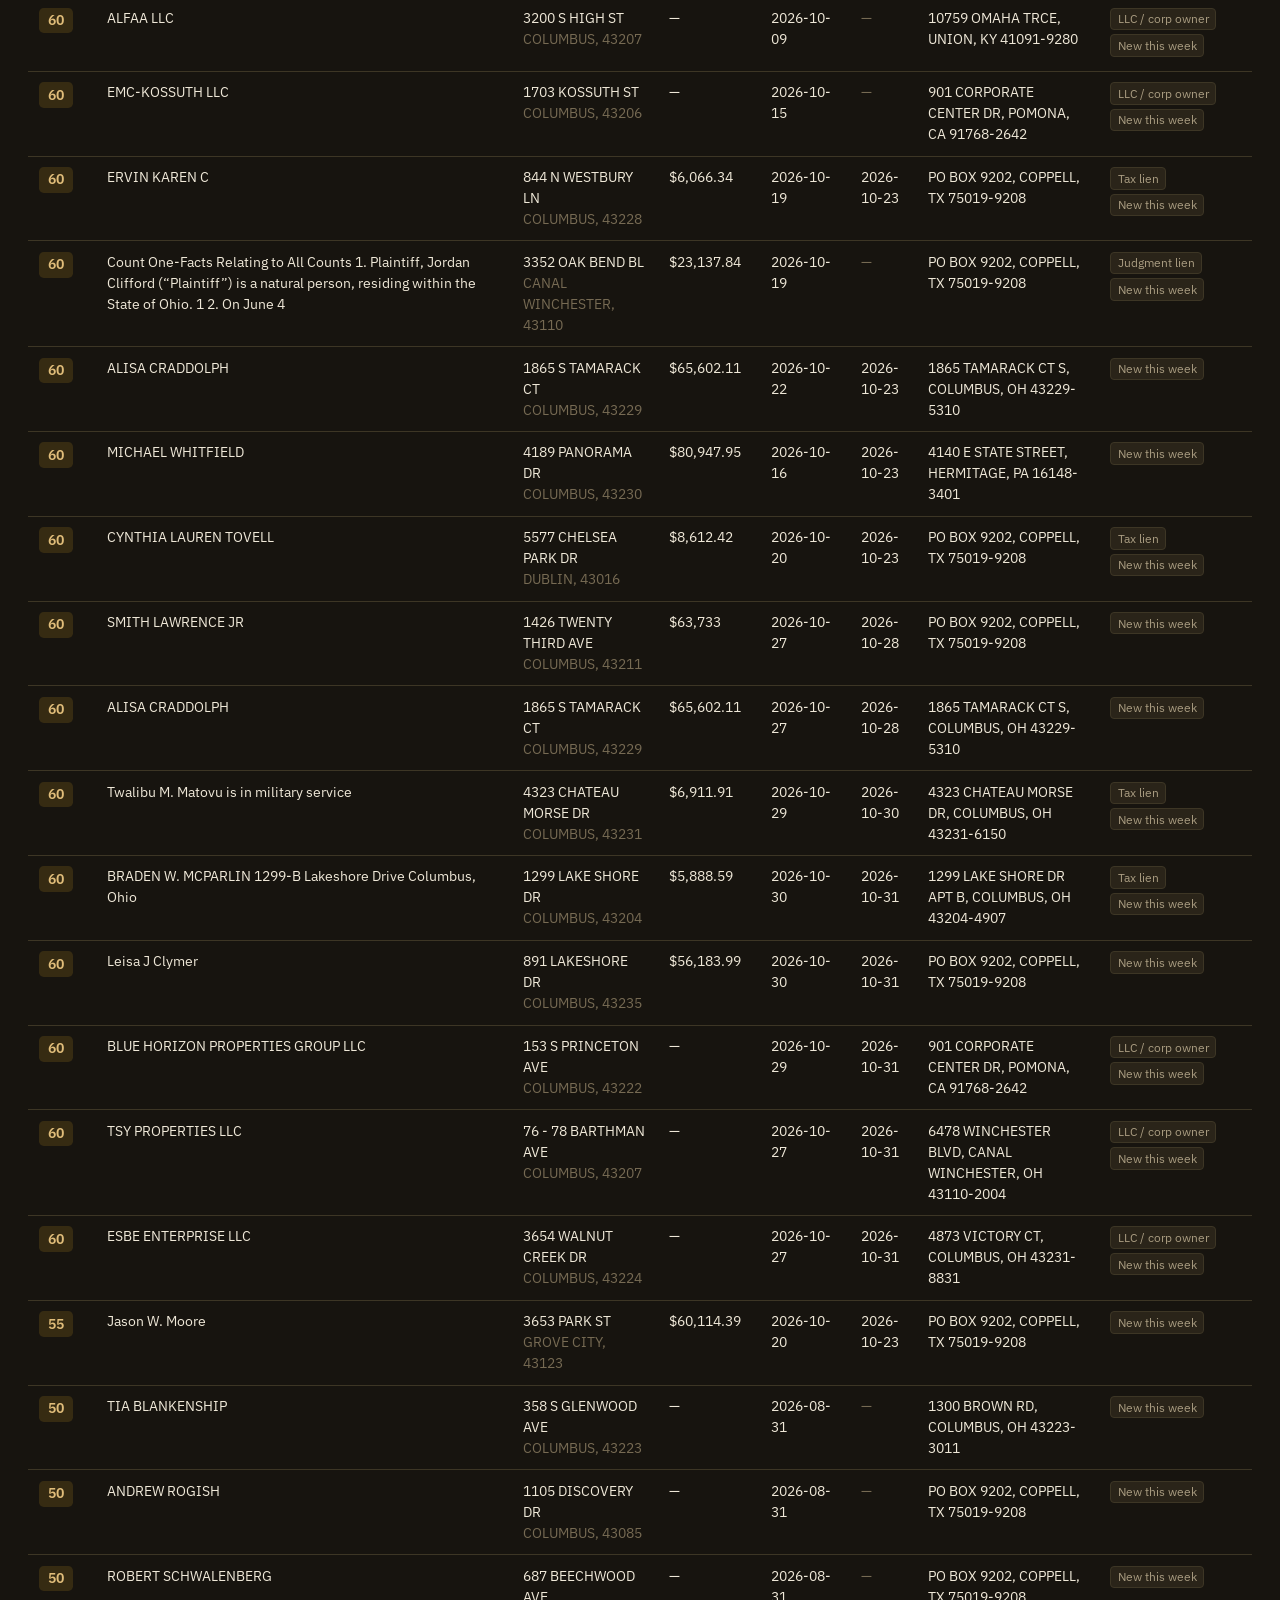
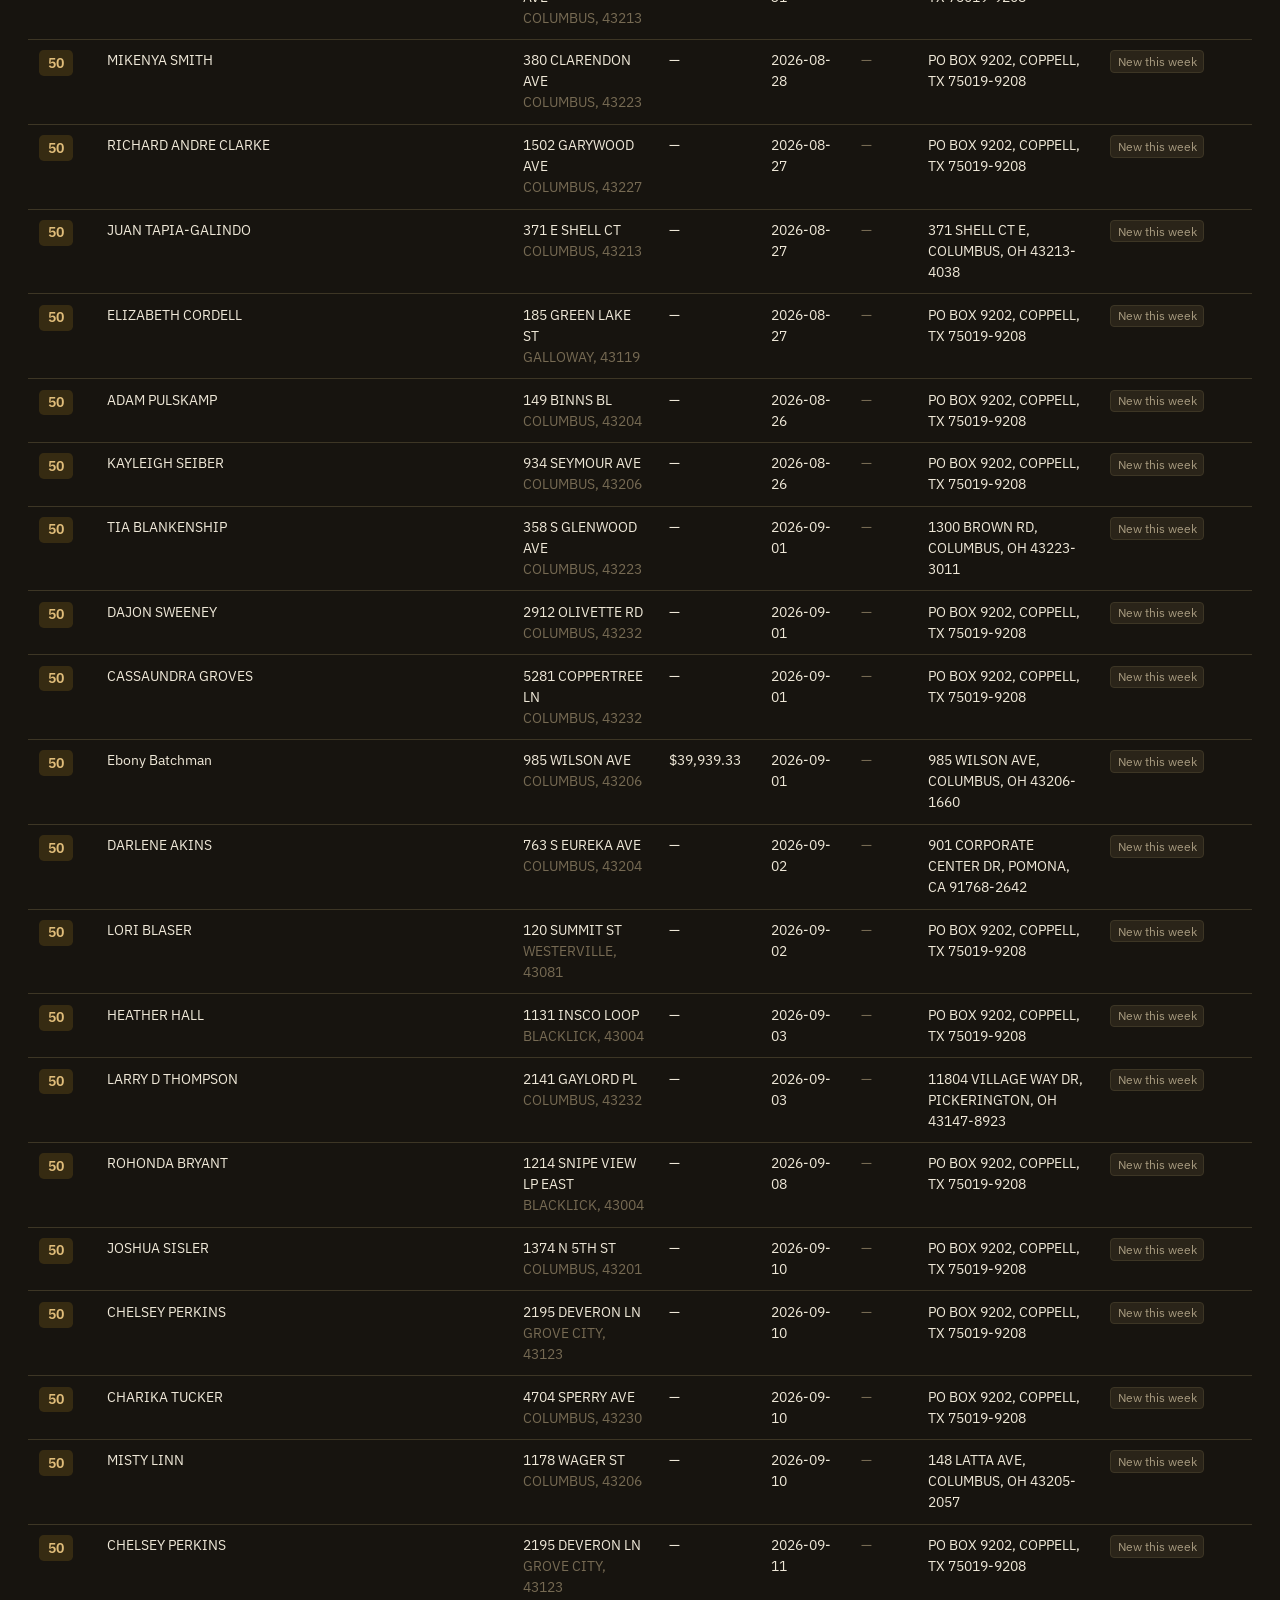
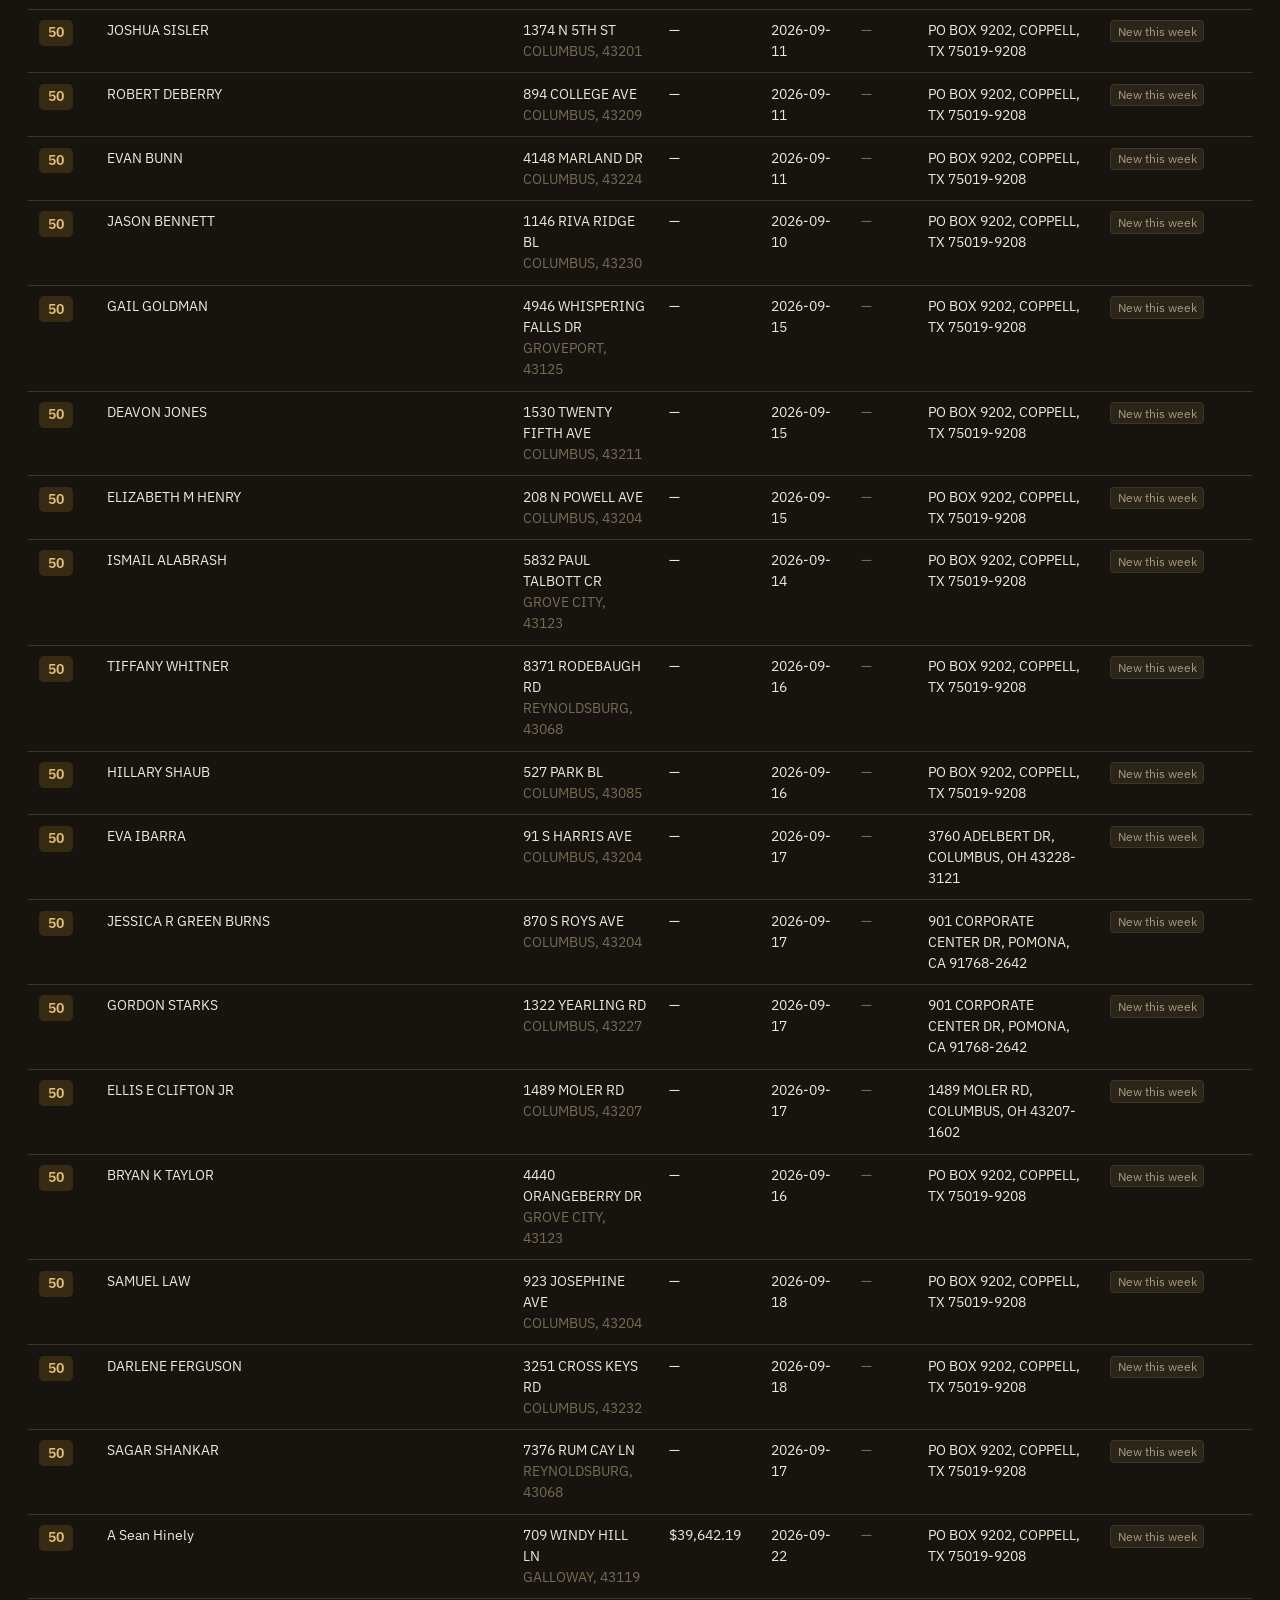
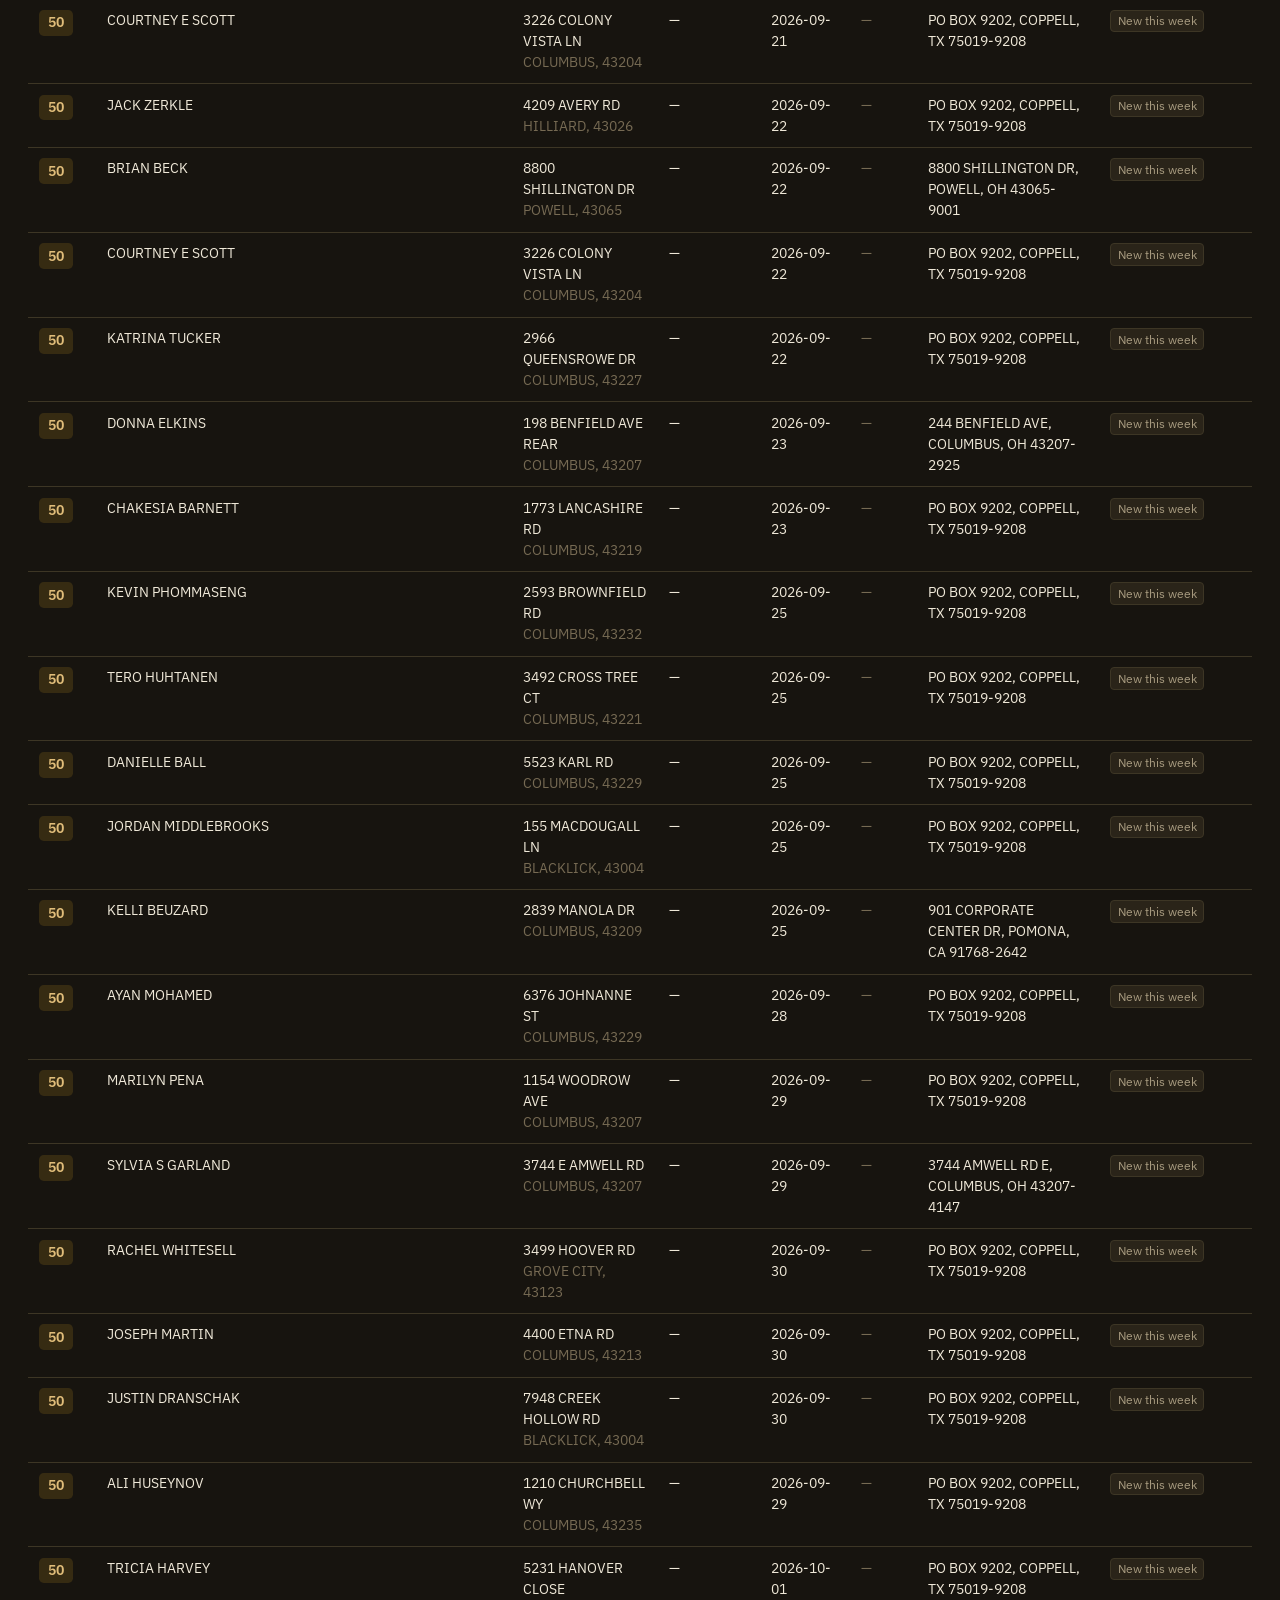
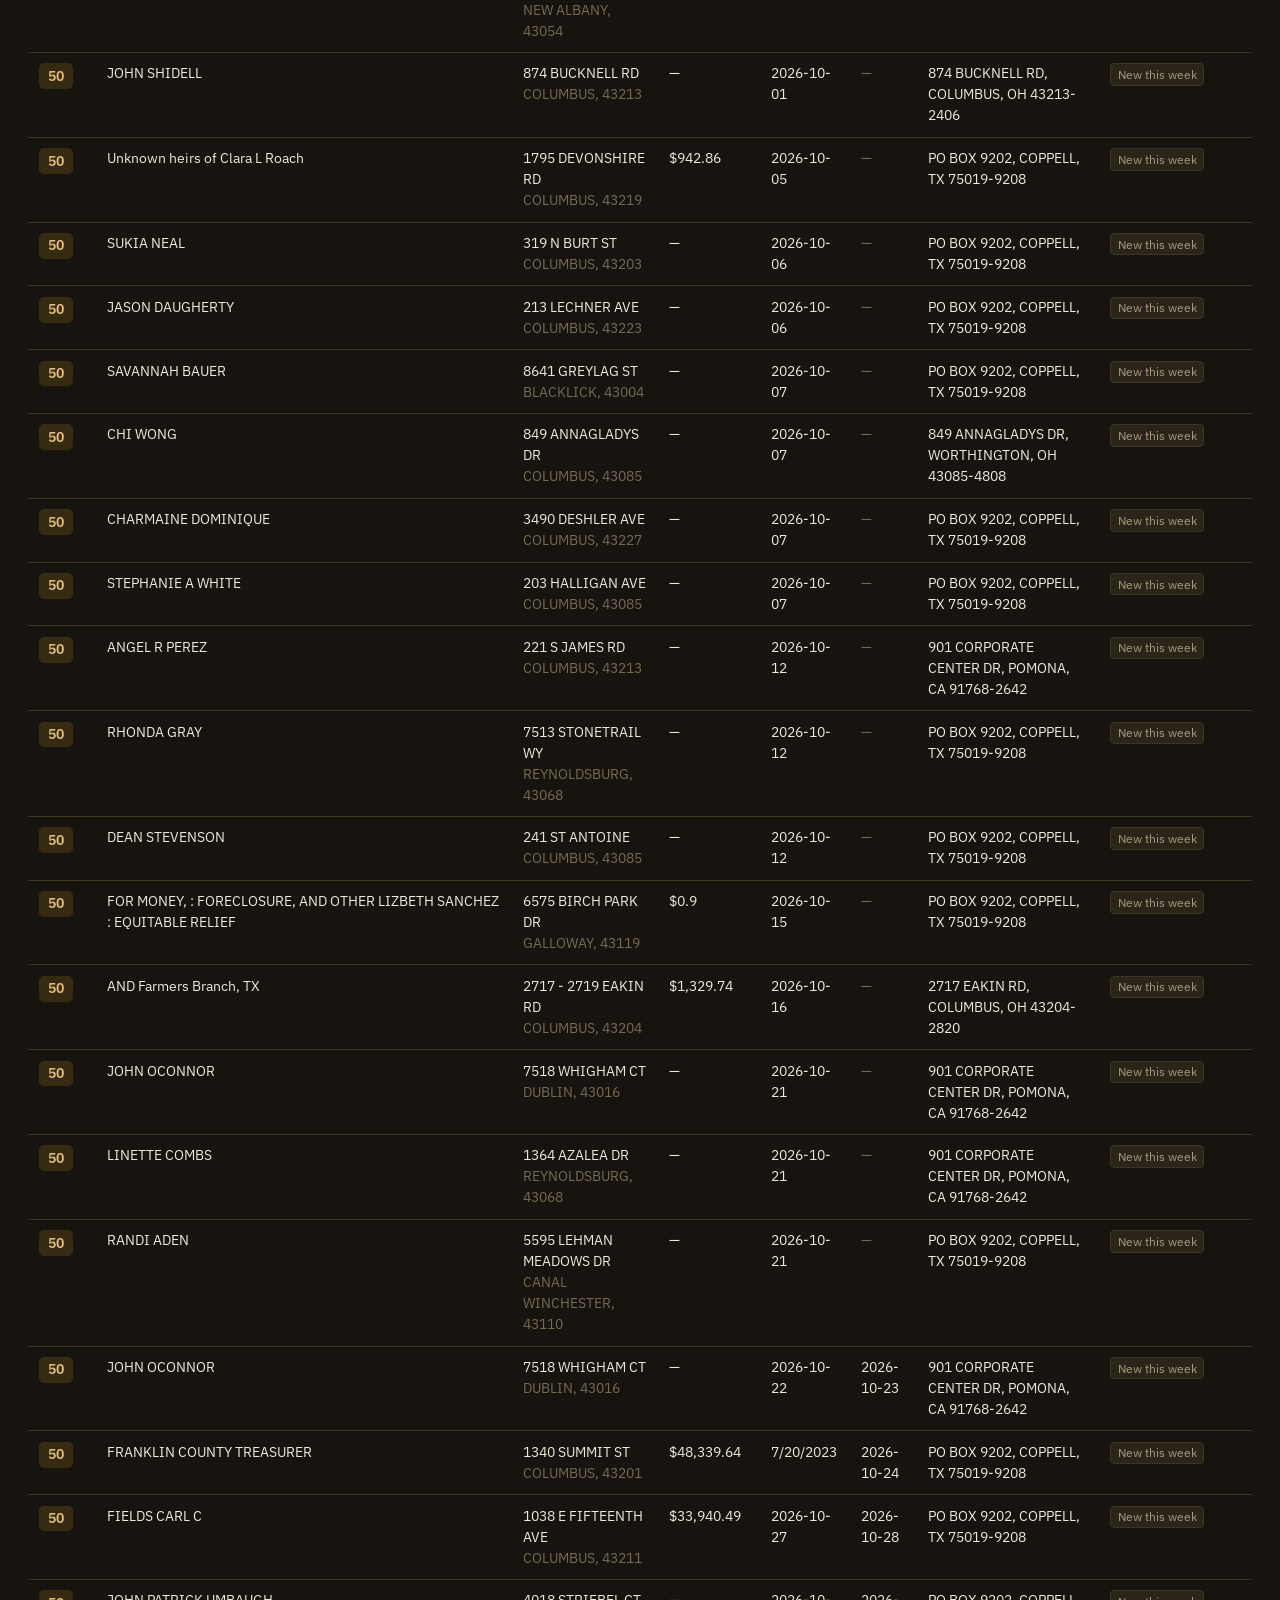
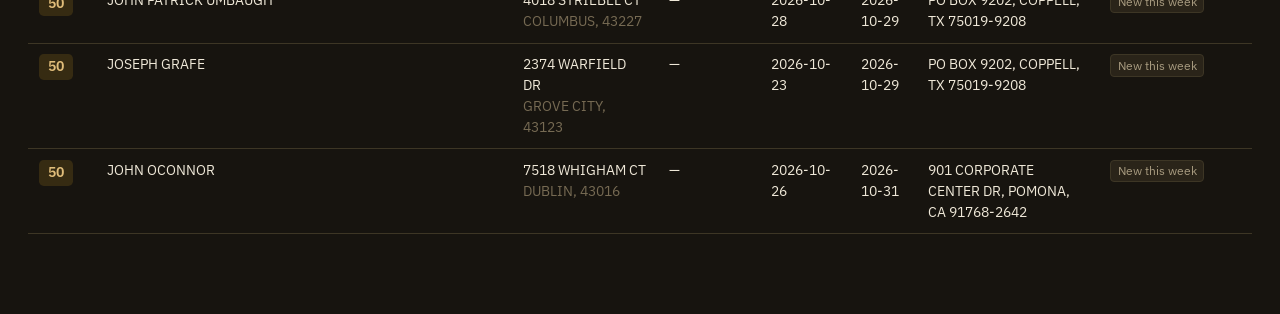
==== commit bf45353f: "Dashboard: add Franklin Evictions tab (reads franklin-eviction-leads Pages feed) Tired-landlord lead" ====
--- a/dashboard/index.html
+++ b/dashboard/index.html
@@ -349,6 +349,92 @@
       };
     },
   },
+  {
+    key: 'evictions',
+    label: 'Franklin Evictions',
+    dataUrl: 'https://mauricewilli572000-cloud.github.io/franklin-eviction-leads/evictions.json',
+    tagline: "Tired-landlord leads: landlords who keep filing evictions in Franklin County Municipal Court (Clerk's monthly F.E.D. reports, last 13 months), grouped by landlord and scored for outreach. Verify ownership on the Auditor site before contacting.",
+    csvUrl: 'https://mauricewilli572000-cloud.github.io/franklin-eviction-leads/evictions_ghl_export.csv',
+    // Lives in its own repo (franklin-eviction-leads) and publishes evictions.json on its own GitHub Pages site.
+    // One record = one LANDLORD (plaintiff), not one case.
+    columns: [
+      { key: 'score', label: 'Score', sortable: true },
+      { key: 'owner', label: 'Landlord', sortable: true },
+      { key: 'filings_12m', label: 'Filings (12 mo)', sortable: true },
+      { key: 'property_count', label: 'Rentals', sortable: true },
+      { key: 'filed', label: 'Last filing', sortable: true },
+      { key: 'captured_date', label: 'Added', sortable: true },
+      { key: 'mail_address', label: 'Mailing address', sortable: false },
+      { key: 'flags', label: 'Flags', sortable: false },
+    ],
+    adapt(data) {
+      const typeLabel = { individual: 'Individual', llc: 'LLC', company: 'Company', trust: 'Trust/estate',
+                          manager: 'Manager/agent - verify owner', institutional: 'Institutional' };
+      const records = (data.records || []).map(l => {
+        const flags = [typeLabel[l.owner_type] || l.owner_type];
+        if (l.property_kind === 'apartment complex') flags.push('Apartment complex');
+        if (l.mailing_state && l.mailing_state !== 'OH') flags.push('Out-of-state owner');
+        if (l.filings_90d >= 3) flags.push('Active last 90 days');
+        return {
+          doc_num: l.lead_id,
+          case_number: (l.case_numbers || []).join(', '),
+          doc_type: l.lead_type,
+          filed: l.last_filing,
+          captured_date: l.date_added,
+          owner: l.owner_name,
+          grantee: '',
+          prop_address: (l.property_addresses || []).join('; '),
+          mail_address: l.mailing_street,
+          mail_city: l.mailing_city,
+          mail_state: l.mailing_state,
+          mail_zip: l.mailing_zip,
+          flags,
+          score: l.score,
+          filings_12m: l.filings_12m,
+          property_count: l.property_count,
+          raw: l,
+        };
+      });
+      return {
+        fetched_at: data.generated_at,
+        total: data.total_leads || 0,
+        with_address: data.leads_with_mailing_address || 0,
+        new_this_run: data.new_this_run || 0,
+        records,
+      };
+    },
+    rowHTML(r, flagsHTML) {
+      const x = r.raw;
+      return `
+        <td><span class="score ${scoreClass(r.score)}">${r.score}</span></td>
+        <td>${esc(r.owner) || '—'}</td>
+        <td>${x.filings_12m}<br><span class="muted">${x.filings_90d} in last 90 days</span></td>
+        <td>${x.property_count}</td>
+        <td>${esc(r.filed) || '—'}</td>
+        <td>${esc(r.captured_date) || '—'}</td>
+        <td>${esc(fullMailAddress(r)) || '<span class="muted">not on file</span>'}</td>
+        <td>${flagsHTML}</td>`;
+    },
+    detailHTML(r) {
+      const x = r.raw;
+      const cases = x.case_numbers || [];
+      const rentals = (x.property_addresses || []);
+      return `
+        <dl class="detail-grid">
+          <div><dt>Owner type</dt><dd>${esc(r.flags[0])}</dd></div>
+          <div><dt>Property profile</dt><dd>${esc(x.property_kind) || '—'}</dd></div>
+          <div><dt>Filings (window / 12 mo / 90 days)</dt><dd>${x.filings_window} / ${x.filings_12m} / ${x.filings_90d}</dd></div>
+          <div><dt>First / last filing</dt><dd>${esc(x.first_filing) || '—'} / ${esc(x.last_filing) || '—'}</dd></div>
+          <div><dt>Dismissed / judgments / writs</dt><dd>${x.dismissed} / ${x.judgments} / ${x.writs}</dd></div>
+          <div><dt>Distinct rental addresses</dt><dd>${x.property_count}</dd></div>
+          <div class="full"><dt>Why it scored ${r.score}</dt><dd>${esc((x.signals || []).join(' · '))}</dd></div>
+          <div class="full"><dt>Mailing address</dt><dd>${esc(fullMailAddress(r)) || '—'}</dd></div>
+          <div class="full"><dt>Rental addresses (defendant addresses${rentals.length < x.property_count ? '; first ' + rentals.length + ' shown' : ''})</dt><dd>${esc(rentals.join(' · ')) || '—'}</dd></div>
+          <div class="full"><dt>Case numbers${cases.length > 12 ? ' (first 12 of ' + cases.length + ')' : ''}</dt><dd class="mono">${esc(cases.slice(0, 12).join(', '))}</dd></div>
+          <div class="full"><dd><a class="link" href="https://www.fcmcclerk.com/reports/evictions" target="_blank" rel="noopener">Source: Franklin County Municipal Court Clerk eviction reports →</a></dd></div>
+        </dl>`;
+    },
+  },
 ];
 
 let ACTIVE_COUNTY = COUNTIES[0];
@@ -412,7 +498,8 @@
   const table = document.createElement('table');
   const thead = document.createElement('thead');
   const headRow = document.createElement('tr');
-  for (const col of COLUMNS) {
+  const cols = ACTIVE_COUNTY.columns || COLUMNS;
+  for (const col of cols) {
     const th = document.createElement('th');
     th.textContent = col.label;
     if (col.sortable) {
@@ -436,9 +523,9 @@
     const tr = document.createElement('tr');
     tr.className = 'row' + (r.doc_num === EXPANDED_DOC_NUM ? ' expanded' : '');
     const flagsHTML = (r.flags || []).map(f =>
-      `<span class="flag${/lis pendens|pre-foreclosure|probate/i.test(f) ? ' hot' : ''}">${esc(f)}</span>`
+      `<span class="flag${/lis pendens|pre-foreclosure|probate|out-of-state/i.test(f) ? ' hot' : ''}">${esc(f)}</span>`
     ).join('');
-    tr.innerHTML = `
+    tr.innerHTML = ACTIVE_COUNTY.rowHTML ? ACTIVE_COUNTY.rowHTML(r, flagsHTML) : `
       <td><span class="score ${scoreClass(r.score)}">${r.score}</span></td>
       <td>${esc(r.owner) || '—'}</td>
       <td>${esc(r.prop_address) || '—'}${r.prop_city ? `<br><span class="muted">${esc(r.prop_city)}${r.prop_zip ? ', ' + esc(r.prop_zip) : ''}</span>` : ''}</td>
@@ -458,8 +545,8 @@
       const detailTr = document.createElement('tr');
       detailTr.className = 'detail-row';
       const td = document.createElement('td');
-      td.colSpan = COLUMNS.length;
-      td.innerHTML = detailHTML(r);
+      td.colSpan = cols.length;
+      td.innerHTML = (ACTIVE_COUNTY.detailHTML || detailHTML)(r);
       detailTr.appendChild(td);
       tbody.appendChild(detailTr);
     }
@@ -489,8 +576,9 @@
 
   list.sort((a, b) => {
     let av = a[SORT_KEY], bv = b[SORT_KEY];
-    if (av == null) av = (SORT_KEY === 'amount' || SORT_KEY === 'score') ? -Infinity : '';
-    if (bv == null) bv = (SORT_KEY === 'amount' || SORT_KEY === 'score') ? -Infinity : '';
+    const numeric = ['amount', 'score', 'filings_12m', 'property_count'].includes(SORT_KEY);
+    if (av == null) av = numeric ? -Infinity : '';
+    if (bv == null) bv = numeric ? -Infinity : '';
     if (typeof av === 'string') av = av.toLowerCase();
     if (typeof bv === 'string') bv = bv.toLowerCase();
     if (av < bv) return -1 * SORT_DIR;
@@ -528,6 +616,7 @@
       if (btn.dataset.key === ACTIVE_COUNTY.key) return;
       ACTIVE_COUNTY = COUNTIES.find(c => c.key === btn.dataset.key);
       EXPANDED_DOC_NUM = null;
+      SORT_KEY = 'score'; SORT_DIR = -1;
       renderTabs();
       loadActive();
     });
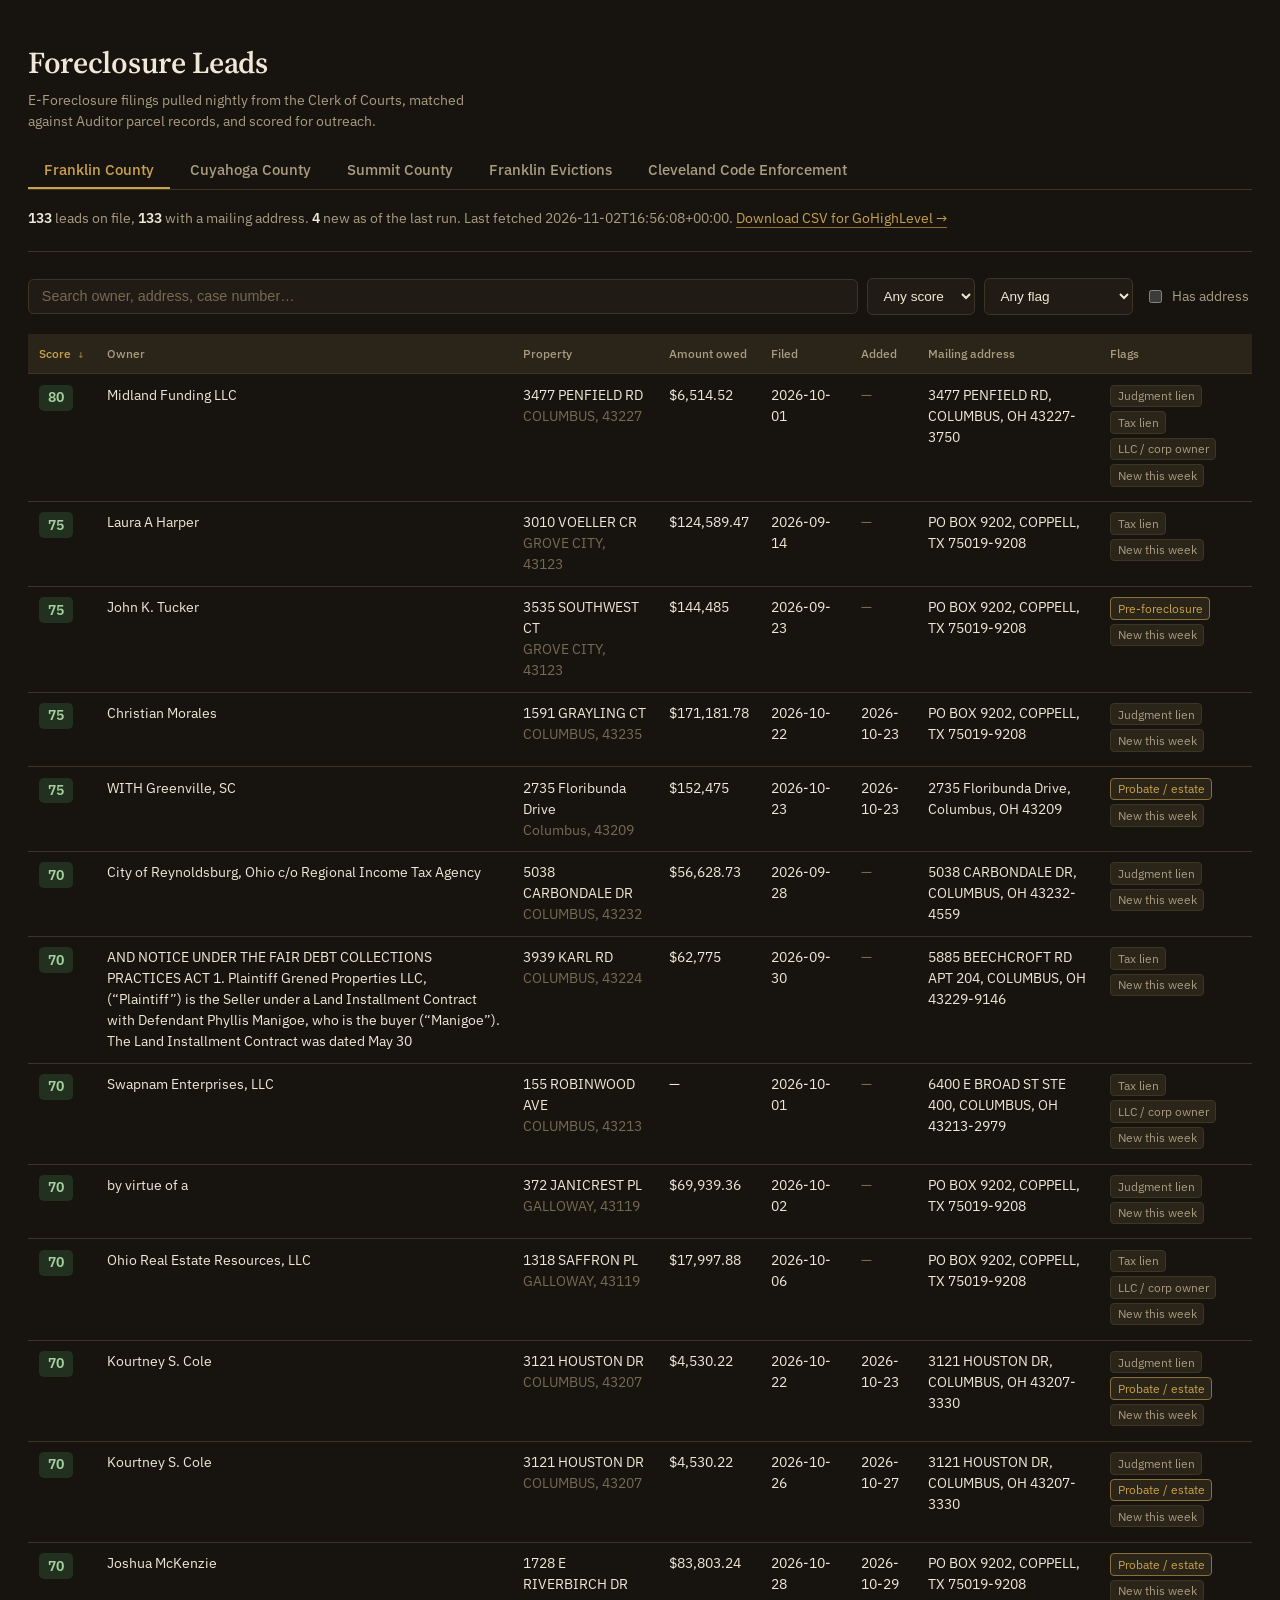
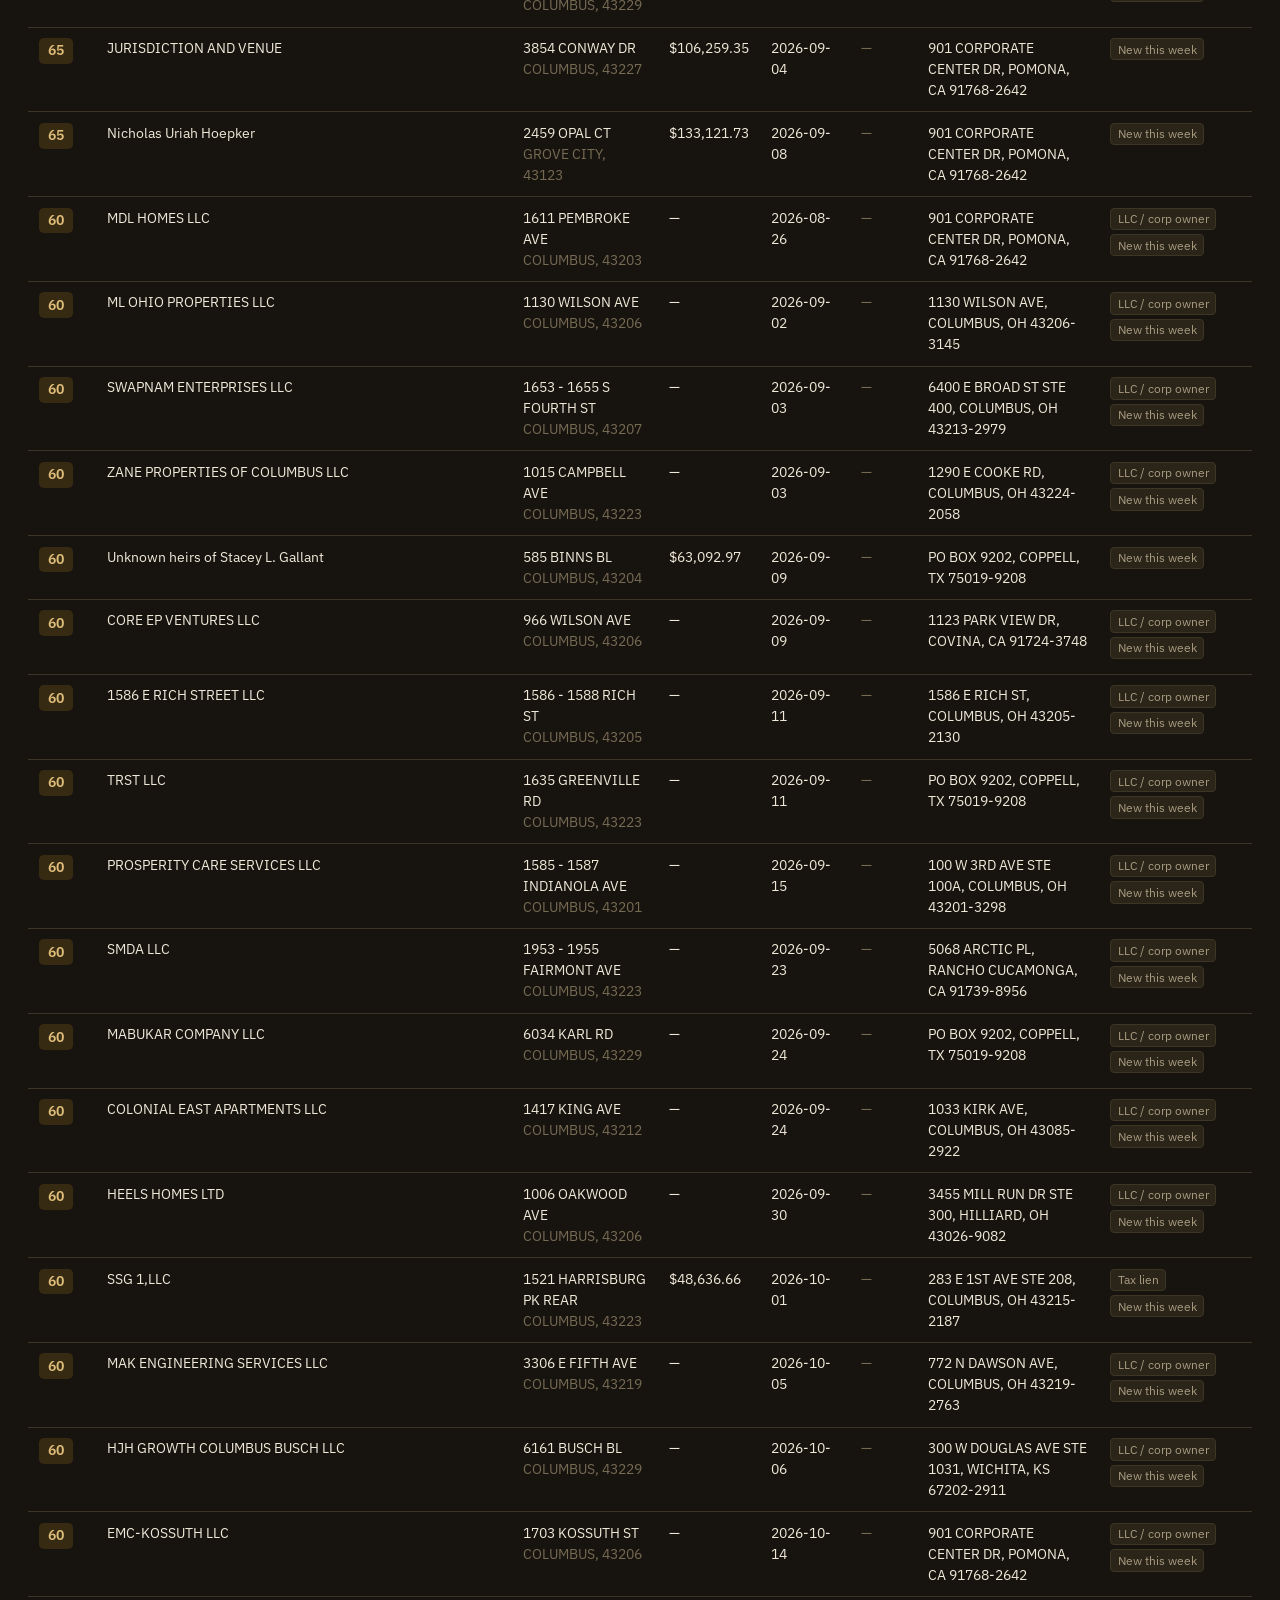
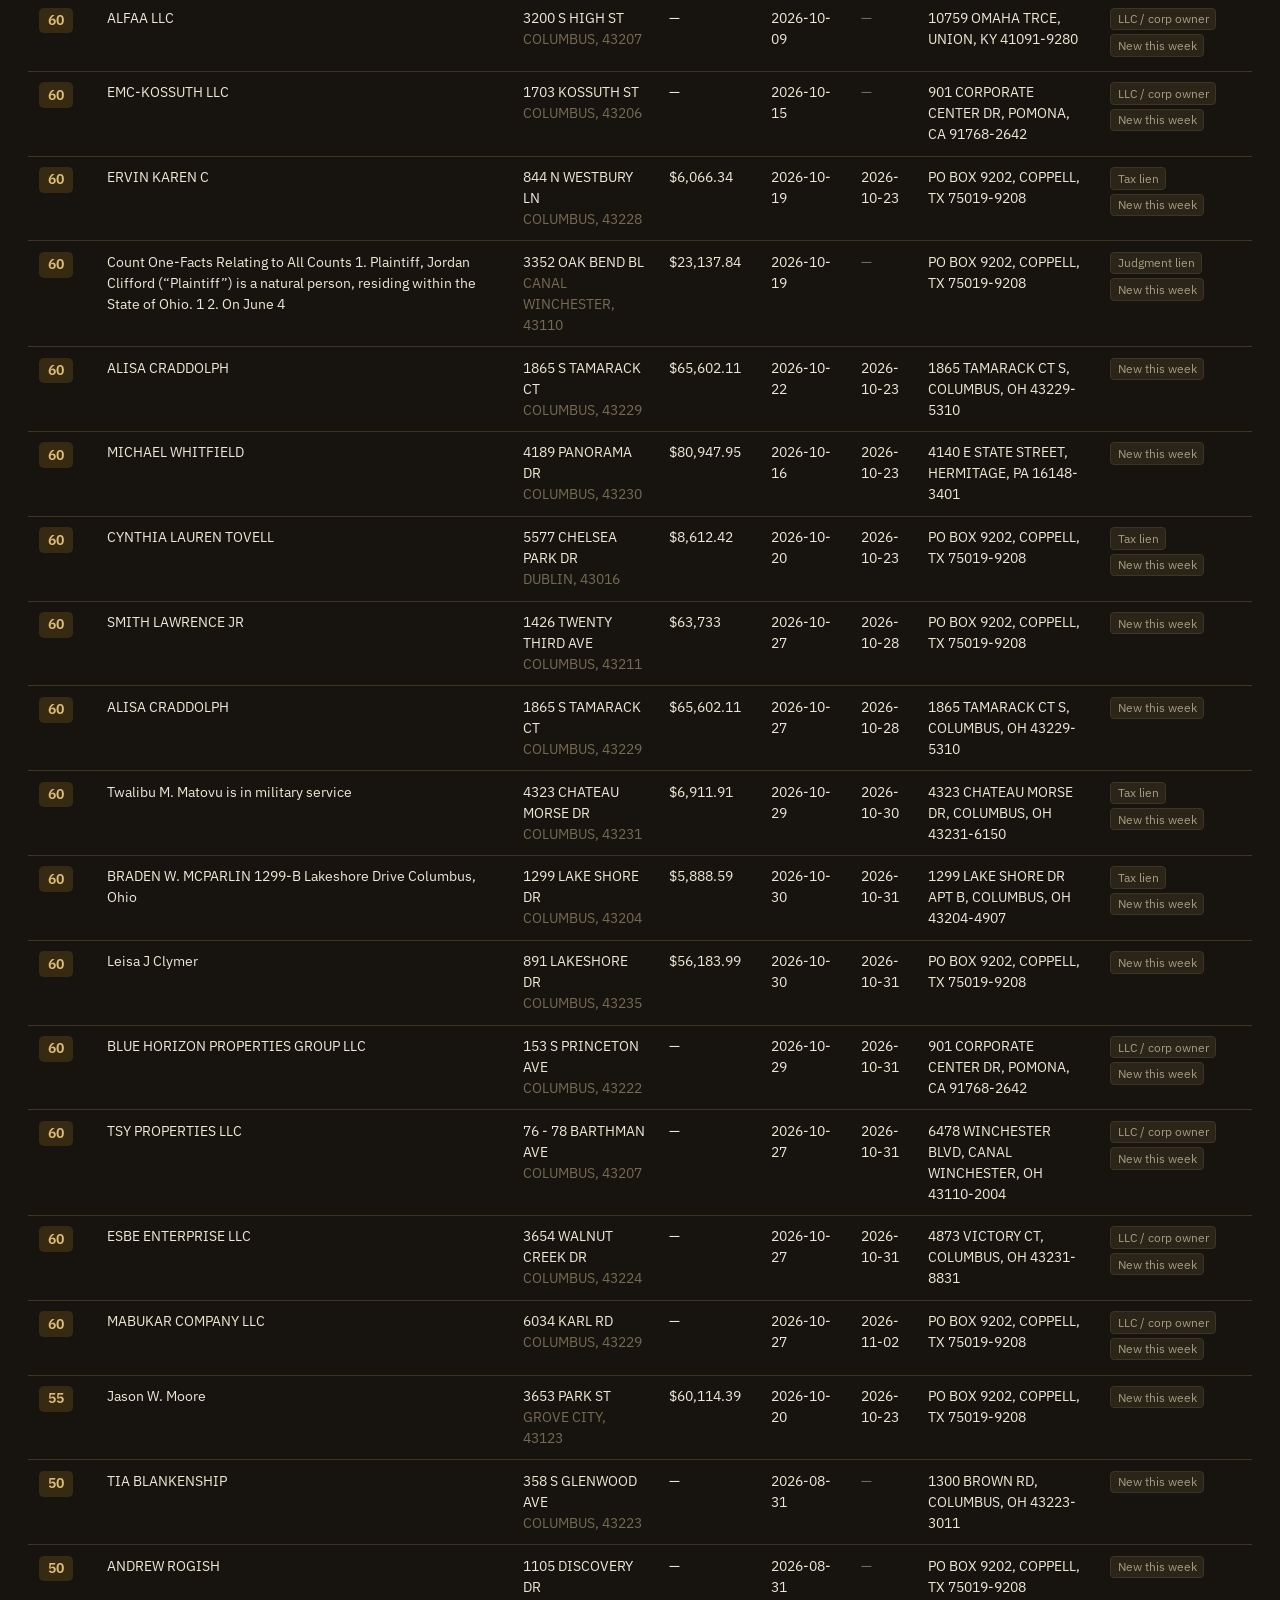
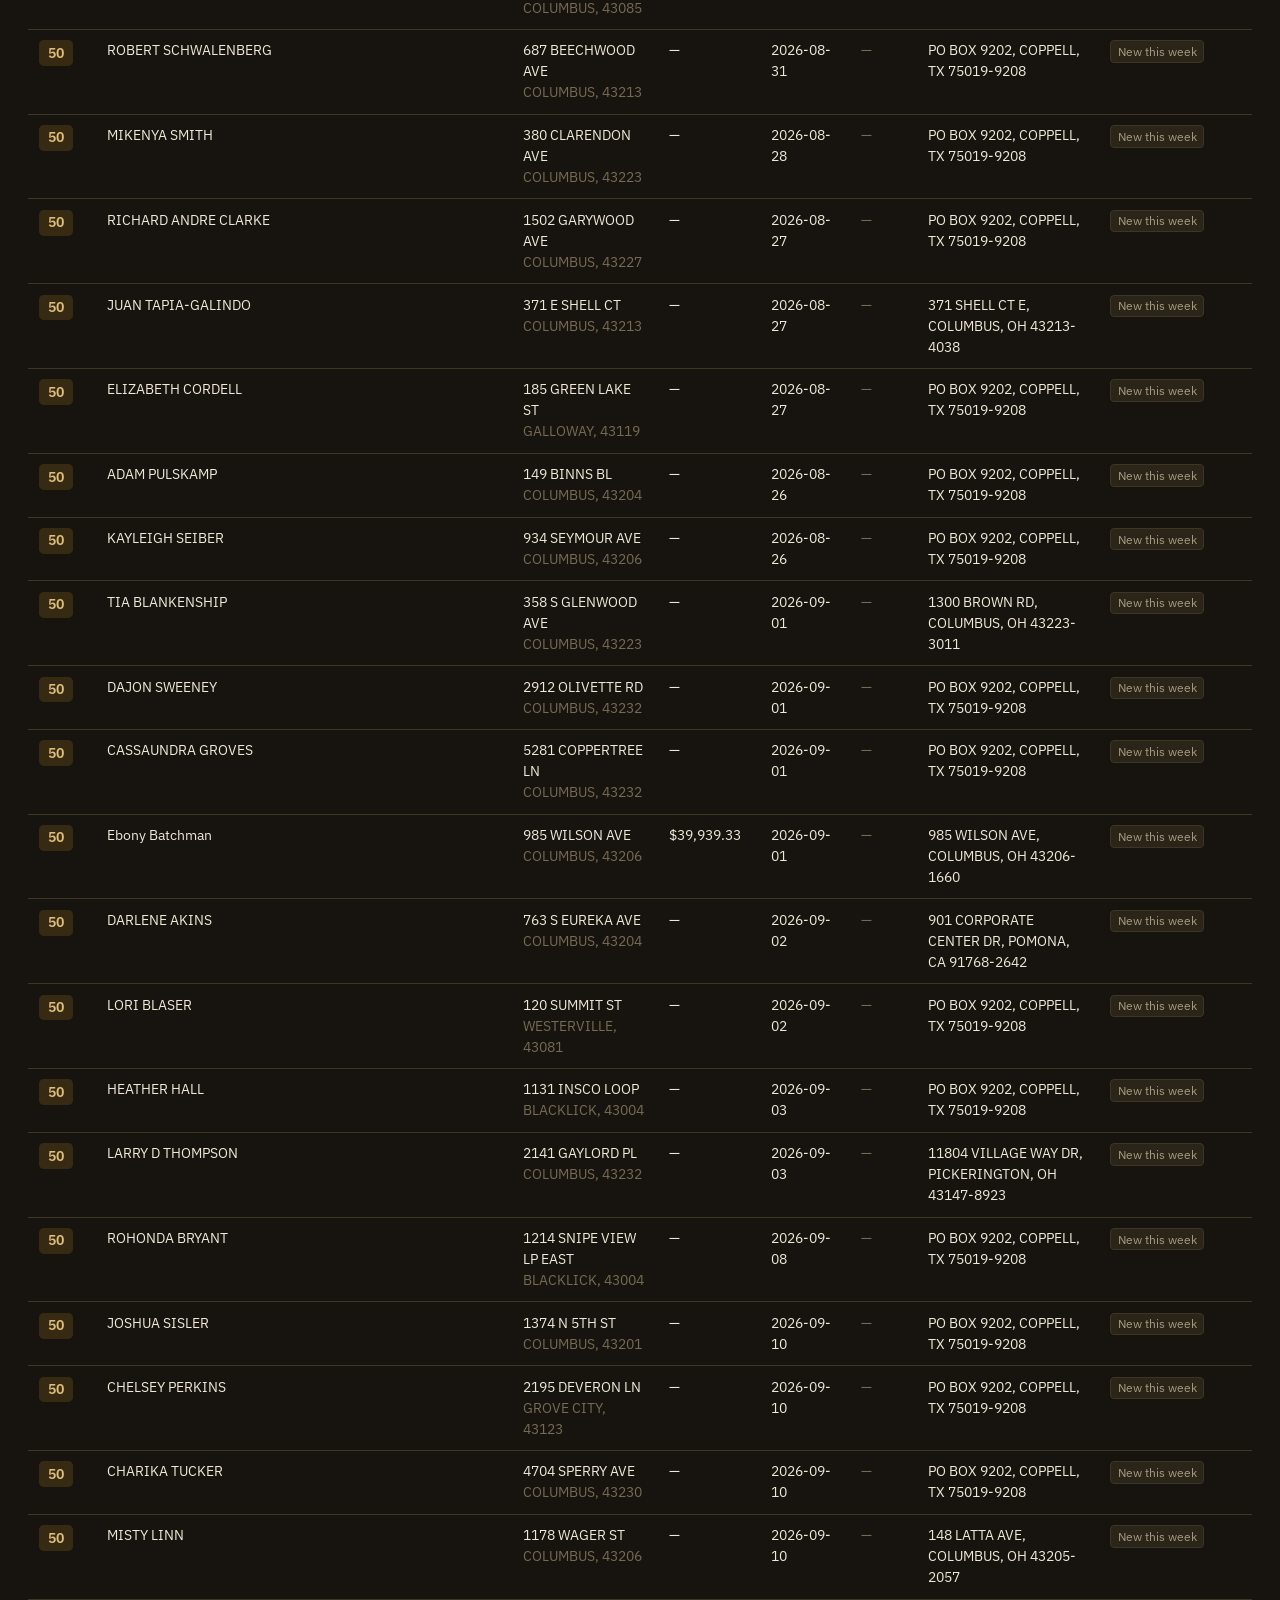
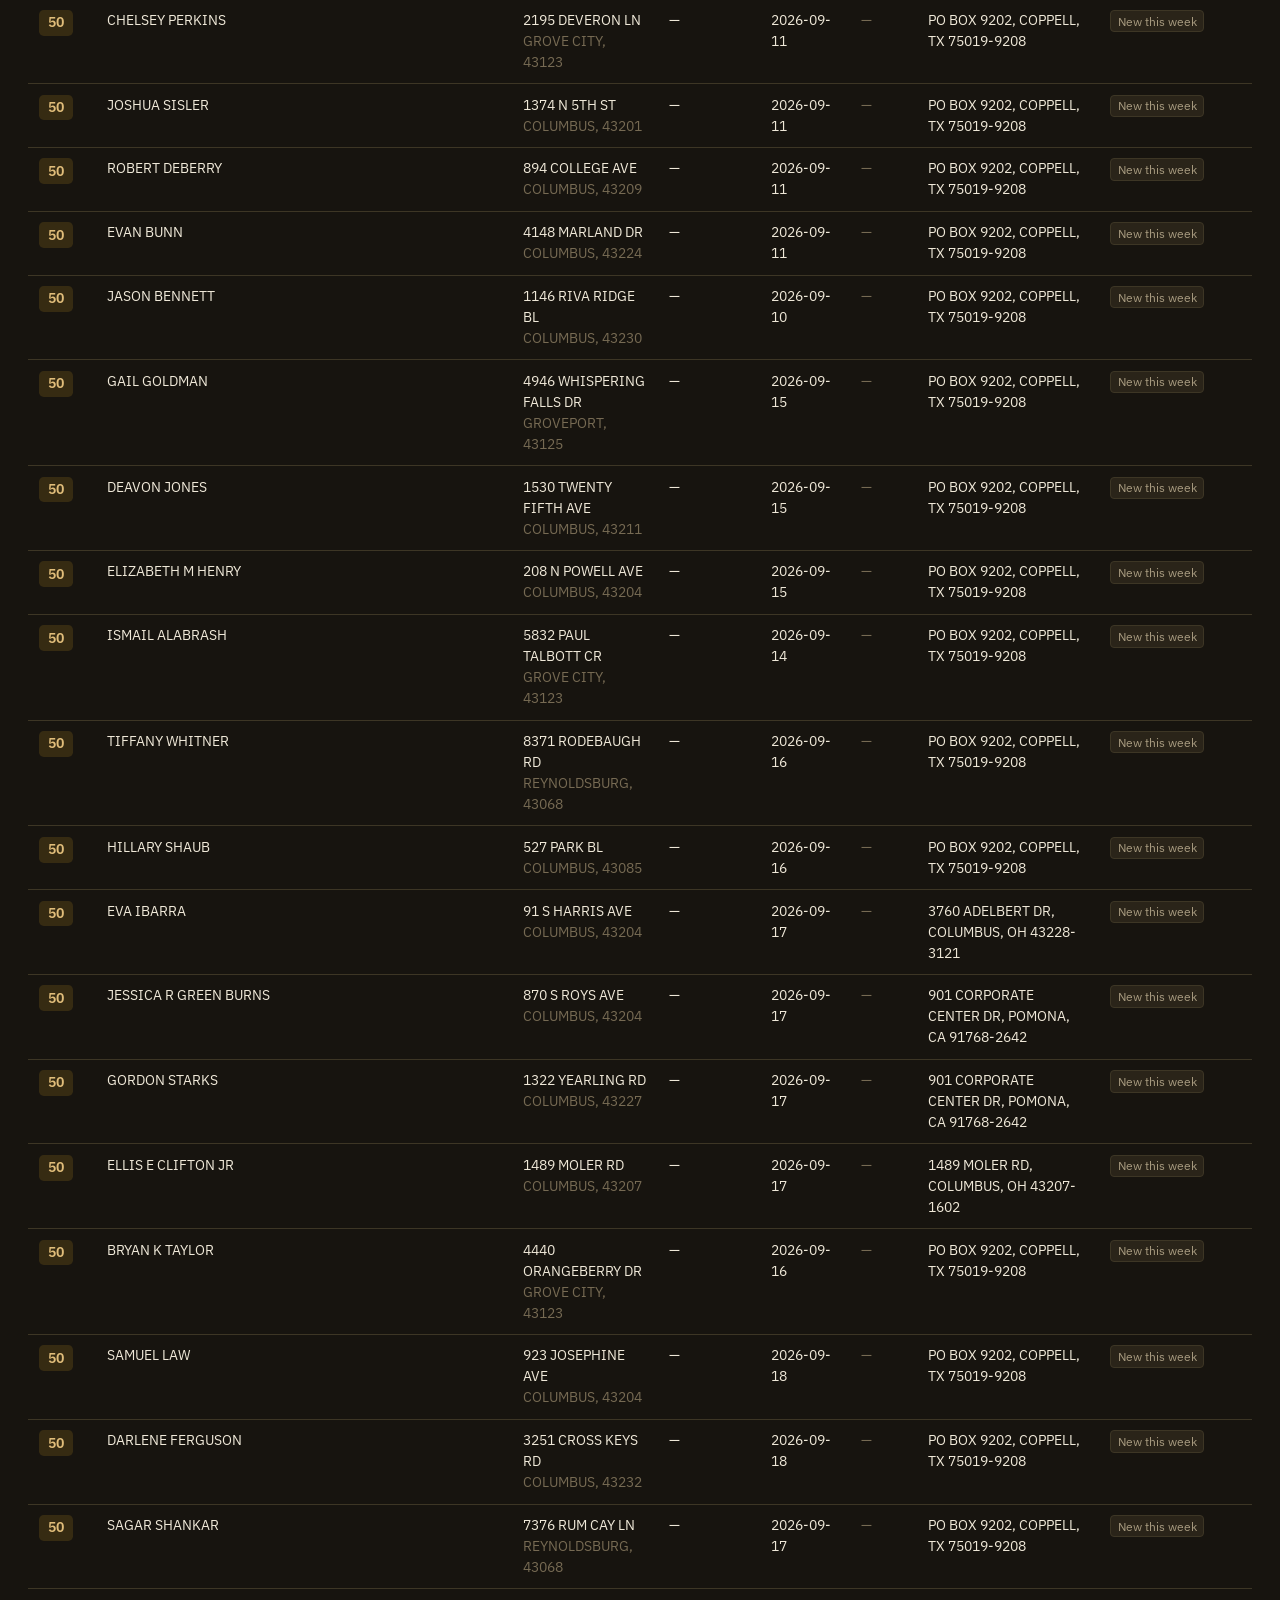
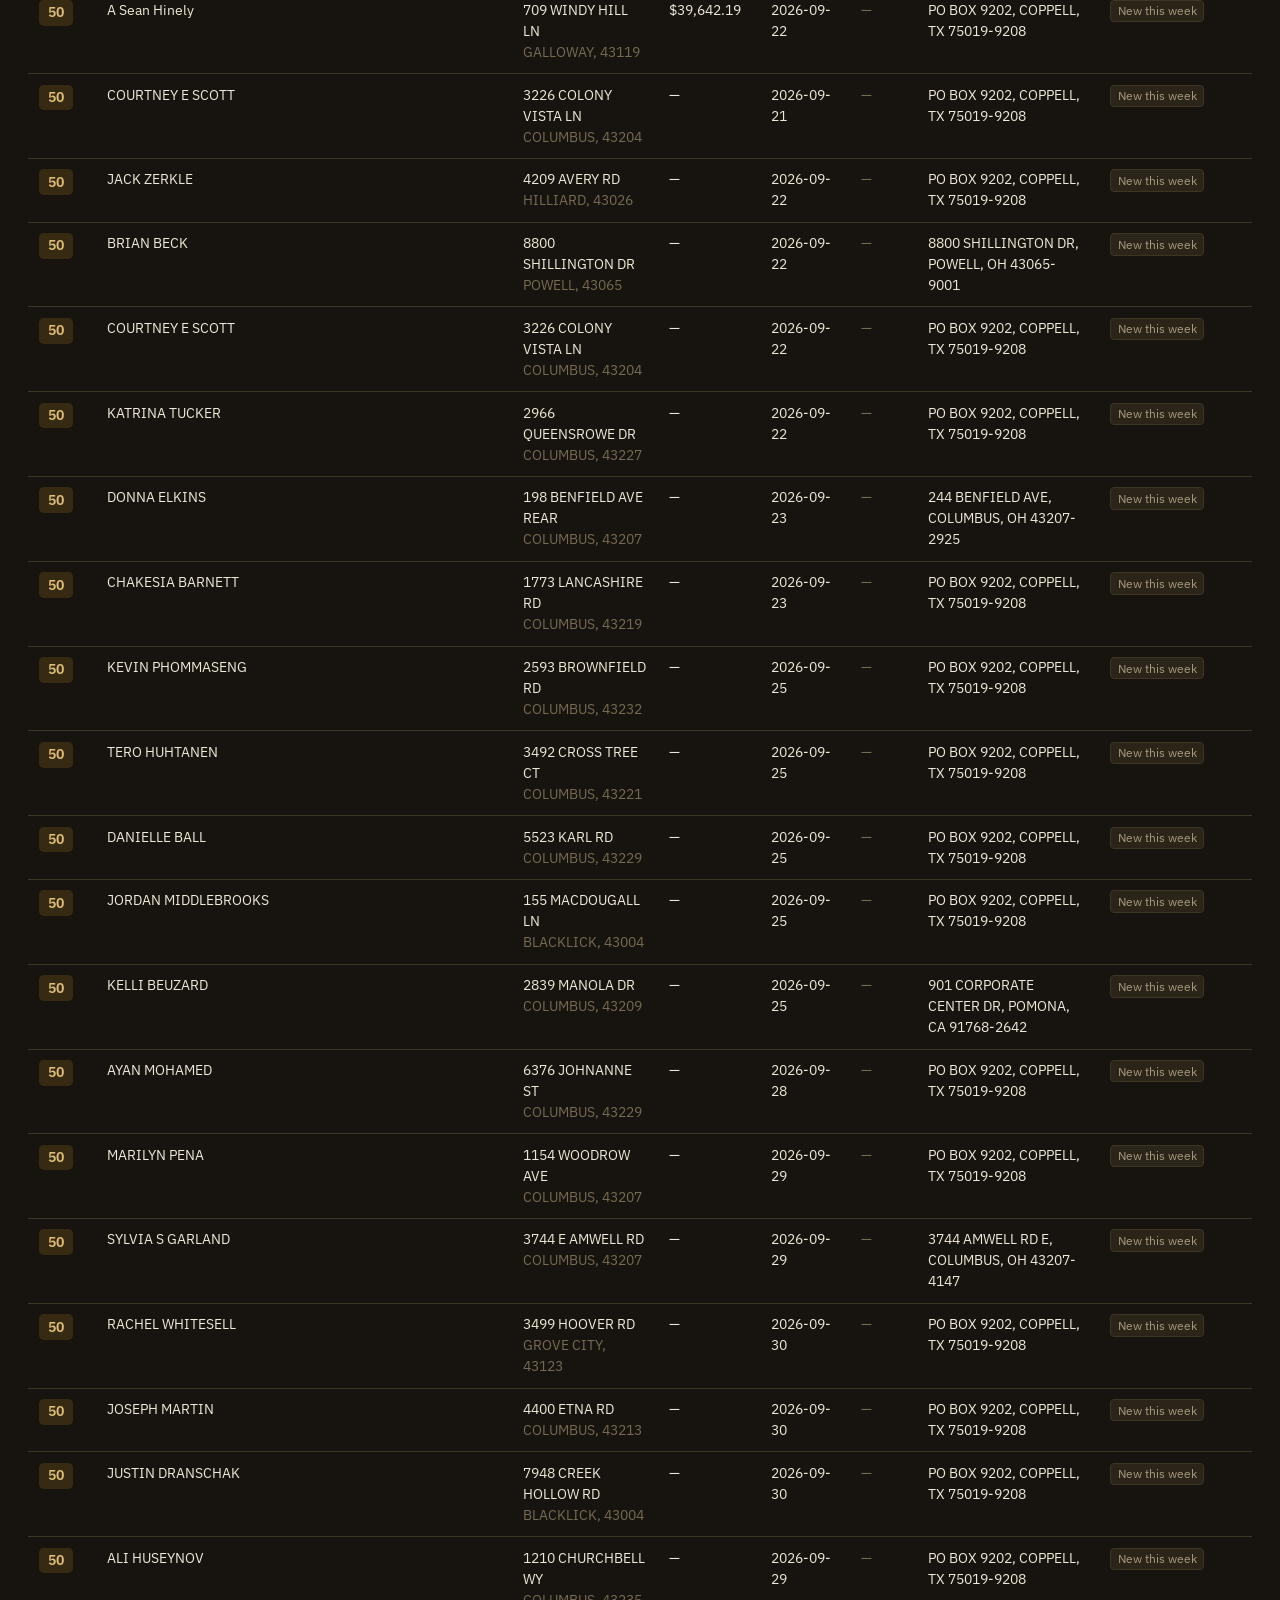
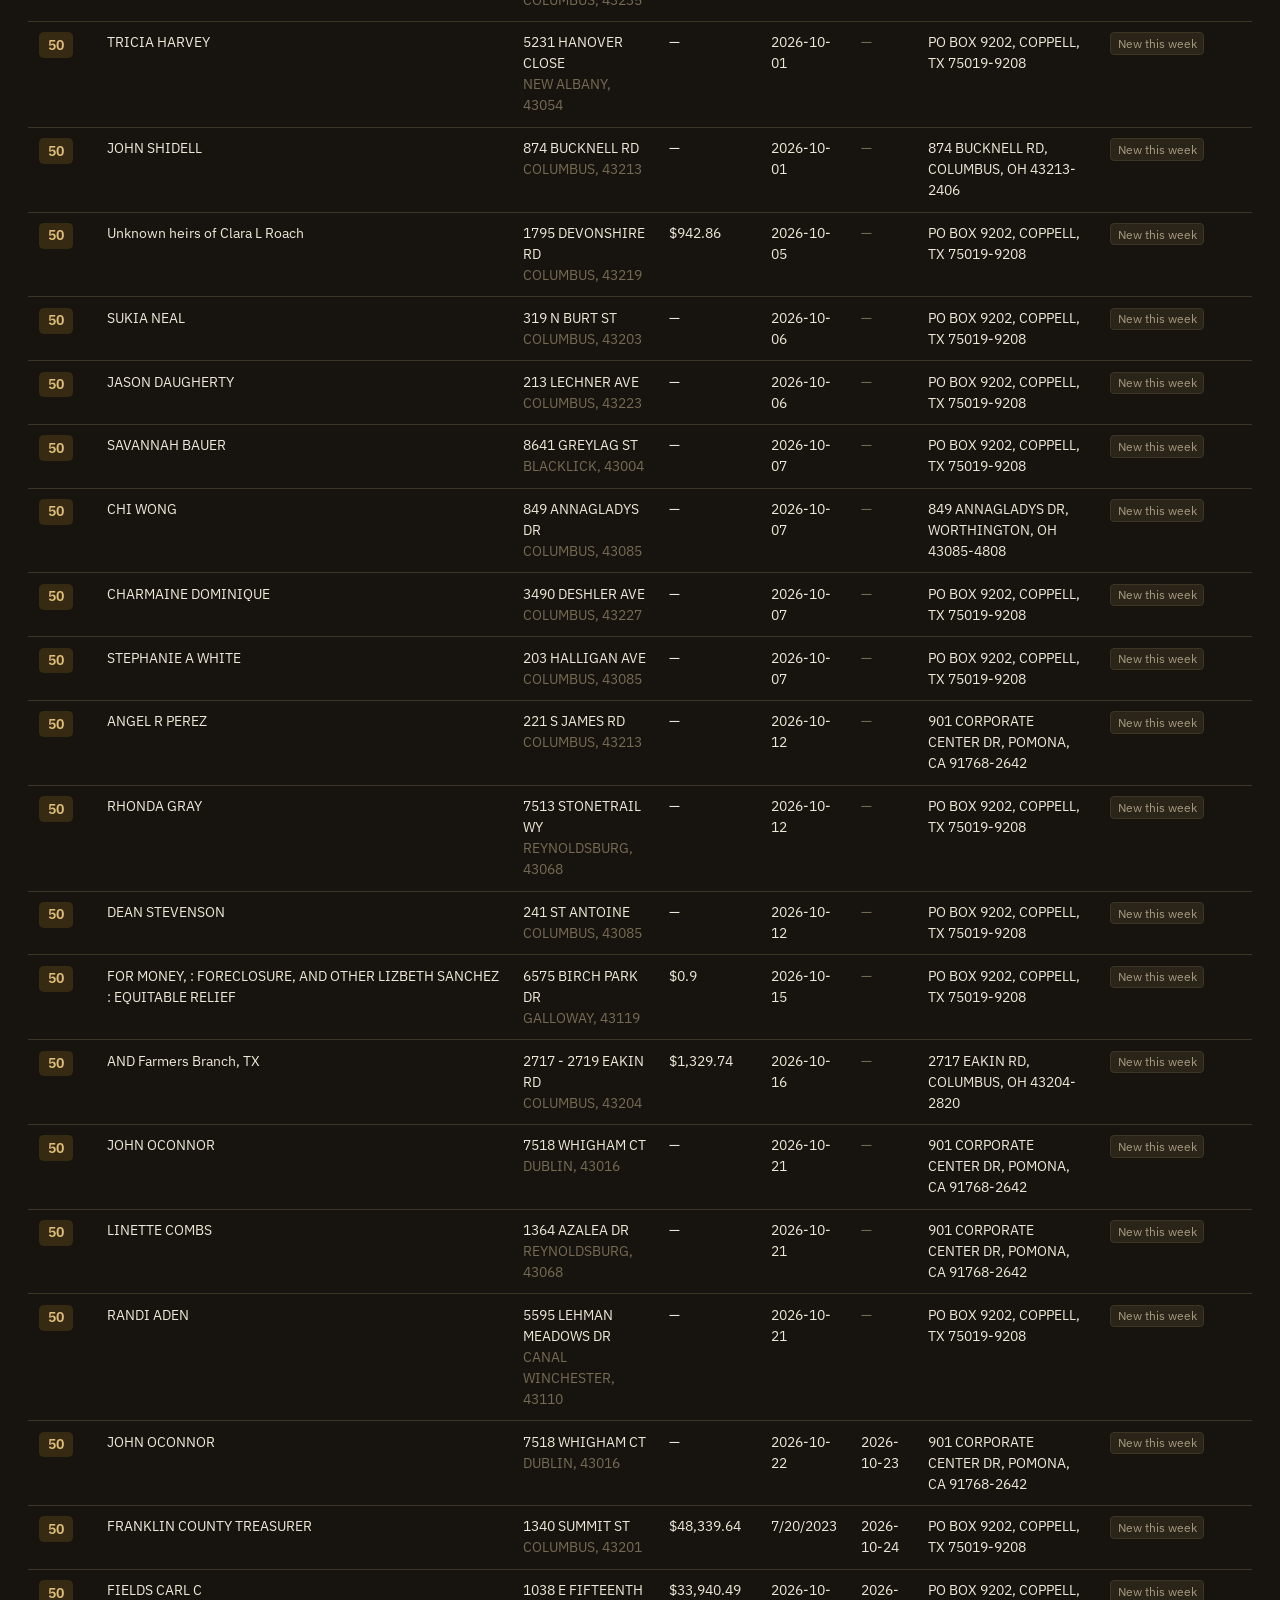
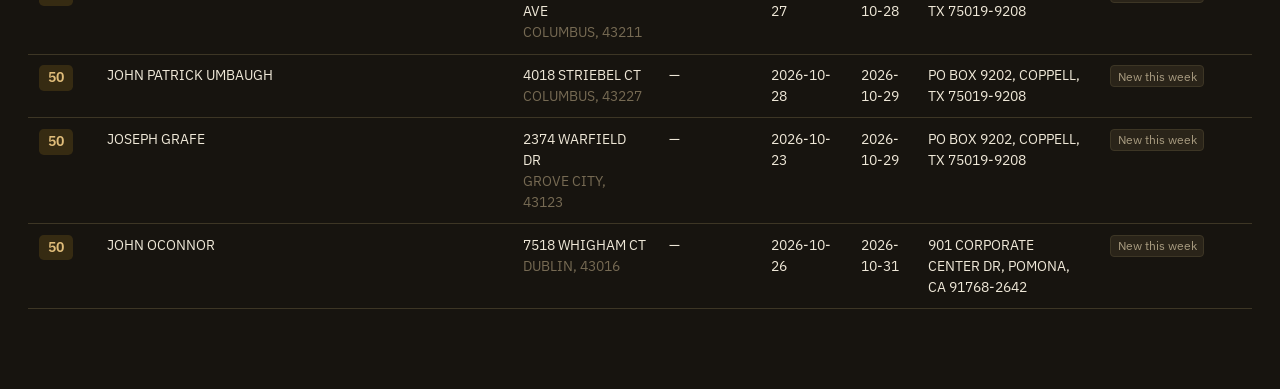
==== commit 01fc1740: "Add Cleveland Code Enforcement tab" ====
--- a/dashboard/index.html
+++ b/dashboard/index.html
@@ -435,6 +435,100 @@
         </dl>`;
     },
   },
+  {
+    key: 'cleveland',
+    label: 'Cleveland Code Enforcement',
+    dataUrl: 'https://mauricewilli572000-cloud.github.io/cleveland-code-enforcement/cleveland_feed.json',
+    tagline: "Not foreclosures: distressed-property signals in the City of Cleveland (condemnations, board-ups, housing violation notices, civil tickets) from the city's open data, matched to County owner and mailing records and scored for outreach. Showing leads scoring 40+; leads that also have a foreclosure filing are flagged.",
+    csvUrl: 'https://mauricewilli572000-cloud.github.io/cleveland-code-enforcement/ghl_cleveland_code_enforcement.csv',
+    // Lives in its own repo (cleveland-code-enforcement) and publishes cleveland_feed.json on its own GitHub Pages site.
+    // One record = one PROPERTY with all of its open code enforcement signals merged.
+    columns: [
+      { key: 'score', label: 'Score', sortable: true },
+      { key: 'owner', label: 'Owner', sortable: true },
+      { key: 'prop_address', label: 'Property', sortable: false },
+      { key: 'open_records', label: 'Open records', sortable: true },
+      { key: 'oldest_open_days', label: 'Days open', sortable: true },
+      { key: 'captured_date', label: 'Added', sortable: true },
+      { key: 'mail_address', label: 'Mailing address', sortable: false },
+      { key: 'flags', label: 'Flags', sortable: false },
+    ],
+    adapt(data) {
+      const typeLabel = {
+        'Active Condemnation': 'Condemned',
+        'Board-Up (open/vacant/vandalized)': 'Boarded up',
+        'Building Complaint Violation Notice': 'Violation notice',
+        'Civil Ticket (Residents First)': 'Civil ticket',
+      };
+      const ownerLabel = { individual: 'Individual owner', entity: 'LLC / company', institutional: 'Institutional owner' };
+      const meta = data.meta || {};
+      const records = (data.leads || []).map(l => {
+        const flags = (l.lead_types || []).map(t => typeLabel[t] || t);
+        if (l.in_foreclosure) flags.push('Also in foreclosure');
+        if (l.out_of_state_owner) flags.push('Out-of-state owner');
+        if (ownerLabel[l.owner_class]) flags.push(ownerLabel[l.owner_class]);
+        return {
+          doc_num: l.lead_id,
+          case_number: (l.case_numbers || []).join(', '),
+          doc_type: (l.lead_types || []).join('; '),
+          filed: l.latest_date,
+          captured_date: l.added_date,
+          owner: l.owner_name,
+          grantee: '',
+          prop_address: l.property_address,
+          prop_city: 'Cleveland',
+          prop_state: 'OH',
+          prop_zip: l.zip,
+          mail_address: l.mailing_address,   // already a full "street, city, state zip" string
+          mail_city: '',
+          mail_state: '',
+          mail_zip: '',
+          flags,
+          score: l.score,
+          open_records: l.open_records,
+          oldest_open_days: l.oldest_open_days,
+          raw: l,
+        };
+      });
+      return {
+        fetched_at: meta.updated_utc,
+        total: meta.feed_count || records.length,
+        with_address: meta.with_mailing || 0,
+        new_this_run: meta.new_count || 0,
+        records,
+      };
+    },
+    rowHTML(r, flagsHTML) {
+      const x = r.raw;
+      return `
+        <td><span class="score ${scoreClass(r.score)}">${r.score}</span></td>
+        <td>${esc(r.owner) || '—'}</td>
+        <td>${esc(r.prop_address) || '—'}<br><span class="muted">Cleveland${r.prop_zip ? ', ' + esc(r.prop_zip) : ''}</span></td>
+        <td>${x.open_records}</td>
+        <td>${x.oldest_open_days ? x.oldest_open_days + ' d' : '<span class="muted">—</span>'}</td>
+        <td>${esc(r.captured_date) || '—'}</td>
+        <td>${esc(r.mail_address) || '<span class="muted">not on file</span>'}</td>
+        <td>${flagsHTML}</td>`;
+    },
+    detailHTML(r) {
+      const x = r.raw;
+      const cases = x.case_numbers || [];
+      return `
+        <dl class="detail-grid">
+          <div class="full"><dt>Why it scored ${r.score}</dt><dd>${esc((x.score_reasons || []).join(' · '))}</dd></div>
+          <div><dt>Open signals</dt><dd>${esc((x.lead_types || []).join(' · ')) || '—'}</dd></div>
+          <div><dt>Violation / citation types</dt><dd>${esc((x.violation_types || []).join(' · ')) || '—'}</dd></div>
+          <div><dt>Latest filing / oldest open</dt><dd>${esc(x.latest_date) || '—'} / ${x.oldest_open_days ? x.oldest_open_days + ' days' : '—'}</dd></div>
+          <div><dt>Parcel</dt><dd class="mono">${esc(x.parcel) || '—'}</dd></div>
+          <div><dt>Neighborhood / ward</dt><dd>${esc(x.neighborhood) || '—'} / ${esc(x.ward) || '—'}</dd></div>
+          <div><dt>Owner record</dt><dd>${esc(x.owner_name) || '—'}</dd></div>
+          <div class="full"><dt>Property address</dt><dd>${esc(r.prop_address) || '—'}, Cleveland, OH ${esc(r.prop_zip)}</dd></div>
+          <div class="full"><dt>Mailing address</dt><dd>${esc(r.mail_address) || '—'}</dd></div>
+          <div class="full"><dt>Case numbers${cases.length >= 10 ? ' (first 10)' : ''}</dt><dd class="mono">${esc(cases.join(', ')) || '—'}</dd></div>
+          <div class="full"><dd><a class="link" href="https://data.clevelandohio.gov" target="_blank" rel="noopener">Source: City of Cleveland Open Data (Building &amp; Housing) →</a></dd></div>
+        </dl>`;
+    },
+  },
 ];
 
 let ACTIVE_COUNTY = COUNTIES[0];
@@ -523,7 +617,7 @@
     const tr = document.createElement('tr');
     tr.className = 'row' + (r.doc_num === EXPANDED_DOC_NUM ? ' expanded' : '');
     const flagsHTML = (r.flags || []).map(f =>
-      `<span class="flag${/lis pendens|pre-foreclosure|probate|out-of-state/i.test(f) ? ' hot' : ''}">${esc(f)}</span>`
+      `<span class="flag${/lis pendens|pre-foreclosure|probate|out-of-state|also in foreclosure/i.test(f) ? ' hot' : ''}">${esc(f)}</span>`
     ).join('');
     tr.innerHTML = ACTIVE_COUNTY.rowHTML ? ACTIVE_COUNTY.rowHTML(r, flagsHTML) : `
       <td><span class="score ${scoreClass(r.score)}">${r.score}</span></td>
@@ -576,7 +670,7 @@
 
   list.sort((a, b) => {
     let av = a[SORT_KEY], bv = b[SORT_KEY];
-    const numeric = ['amount', 'score', 'filings_12m', 'property_count'].includes(SORT_KEY);
+    const numeric = ['amount', 'score', 'filings_12m', 'property_count', 'open_records', 'oldest_open_days'].includes(SORT_KEY);
     if (av == null) av = numeric ? -Infinity : '';
     if (bv == null) bv = numeric ? -Infinity : '';
     if (typeof av === 'string') av = av.toLowerCase();
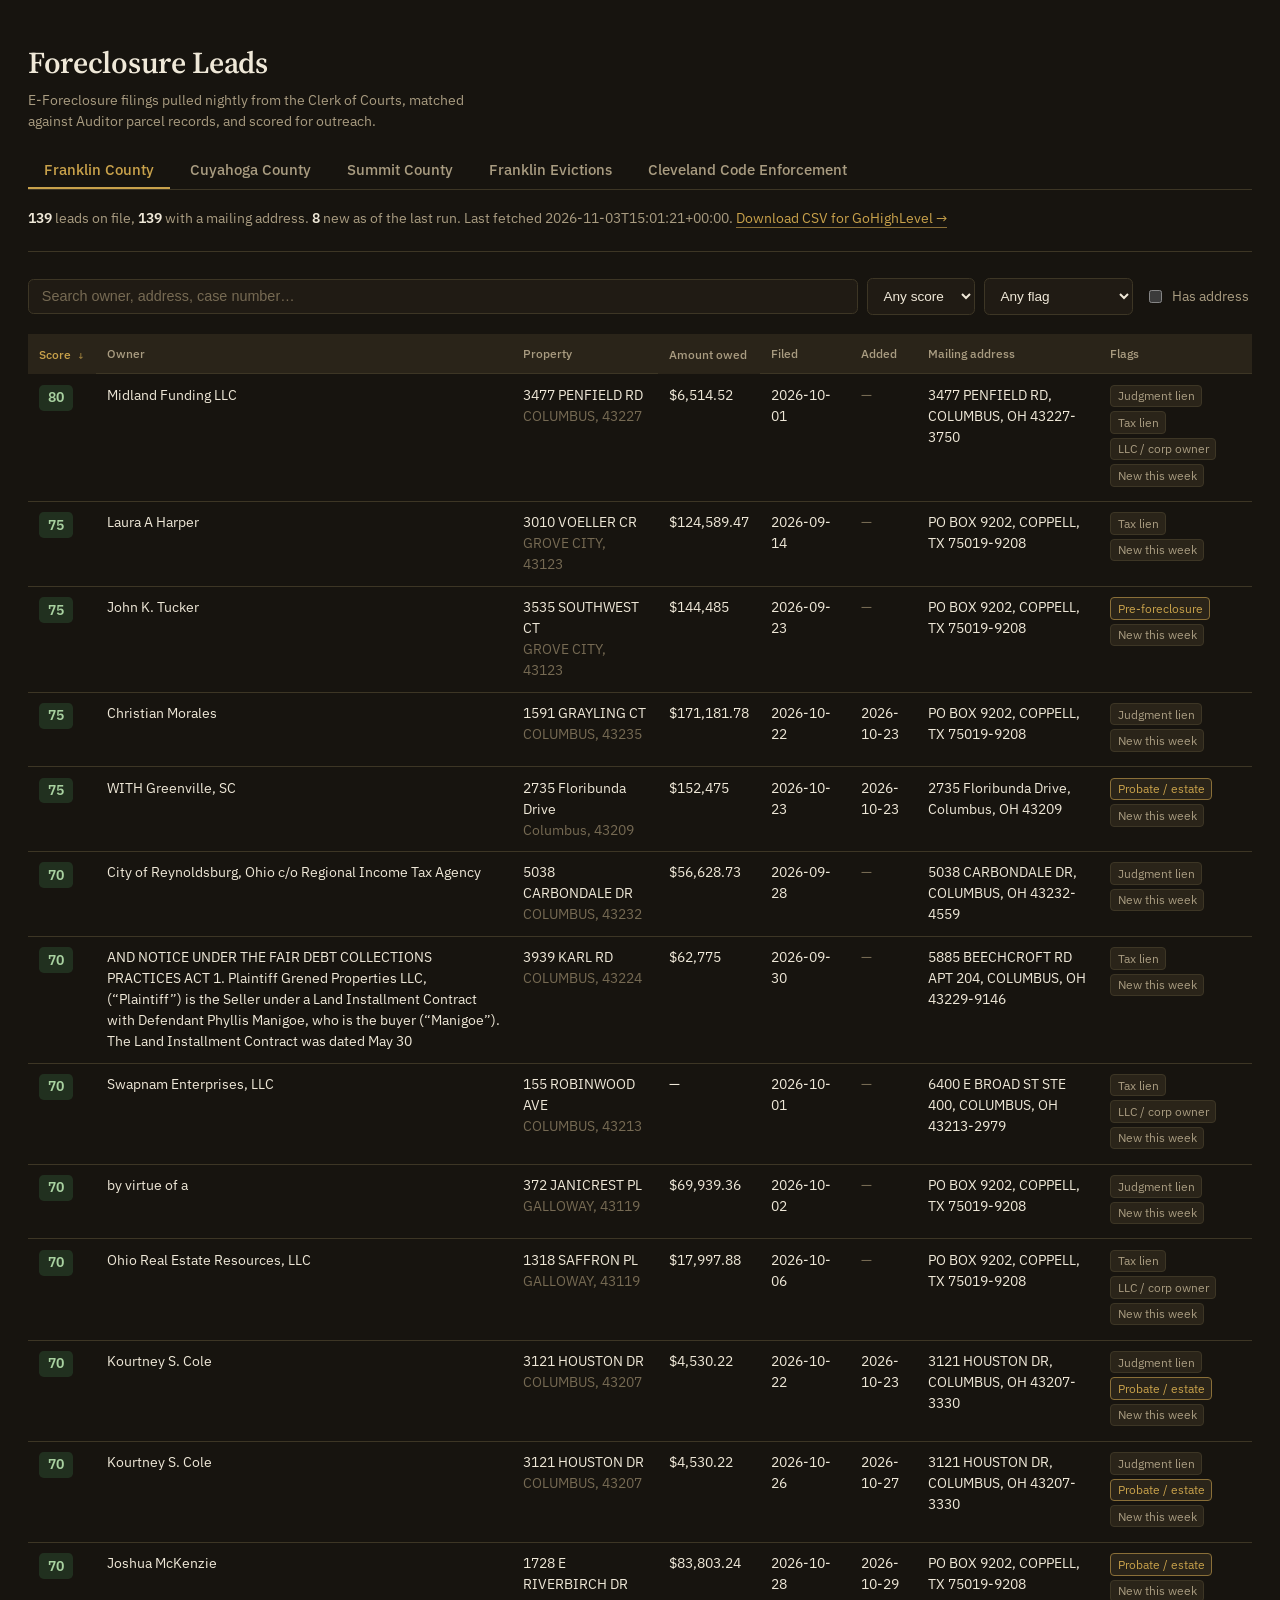
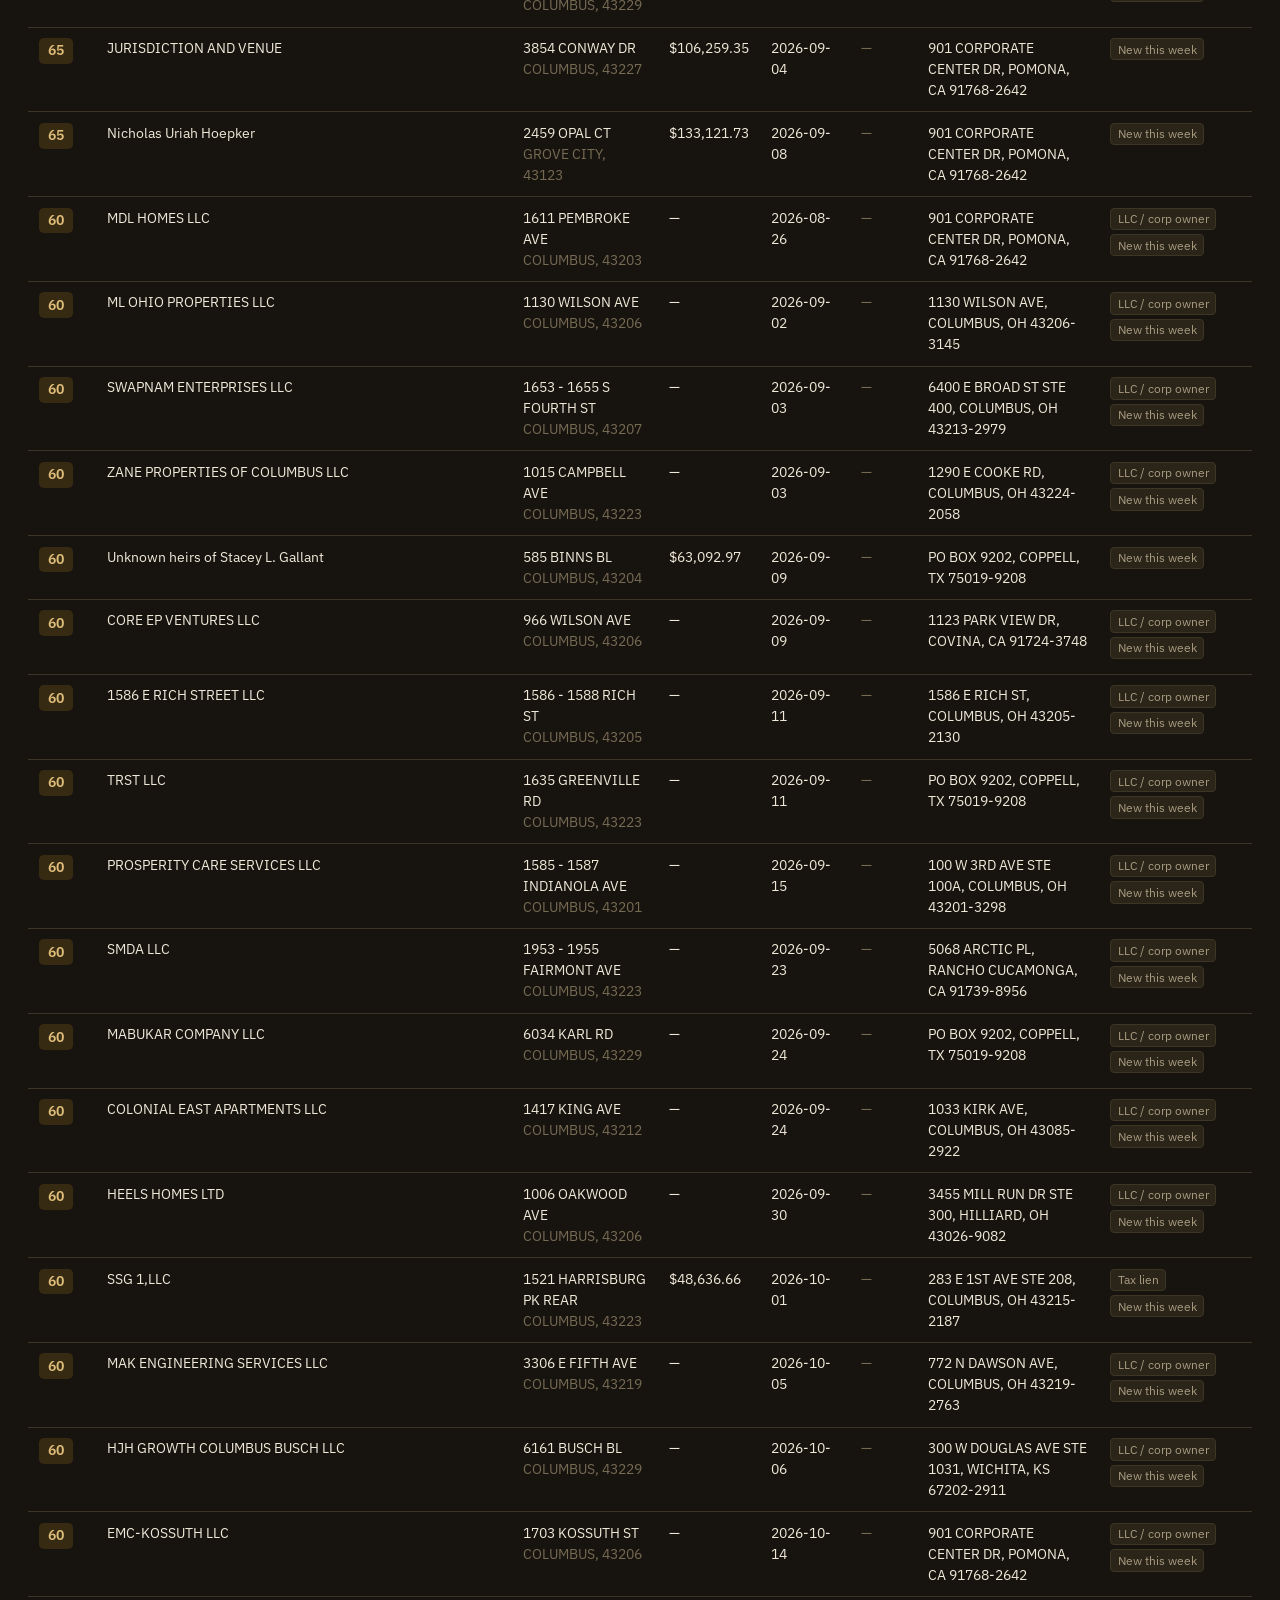
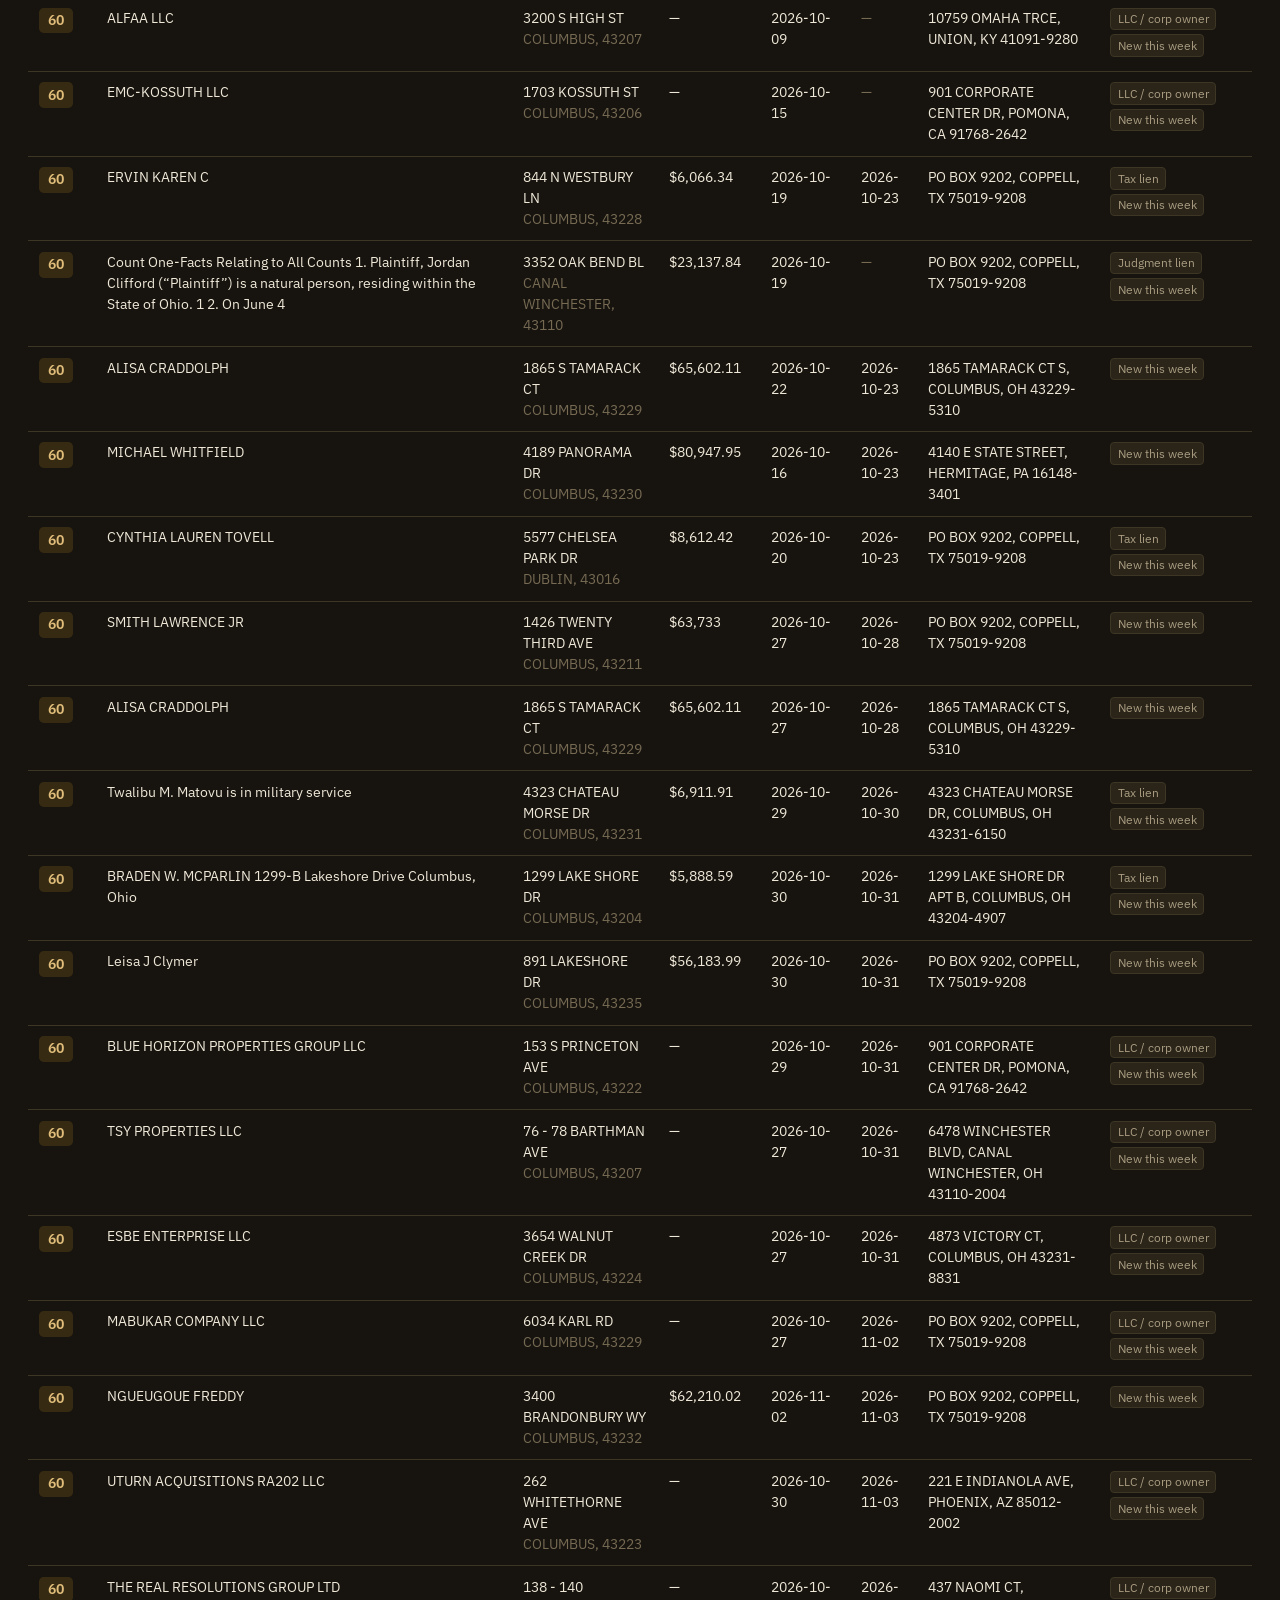
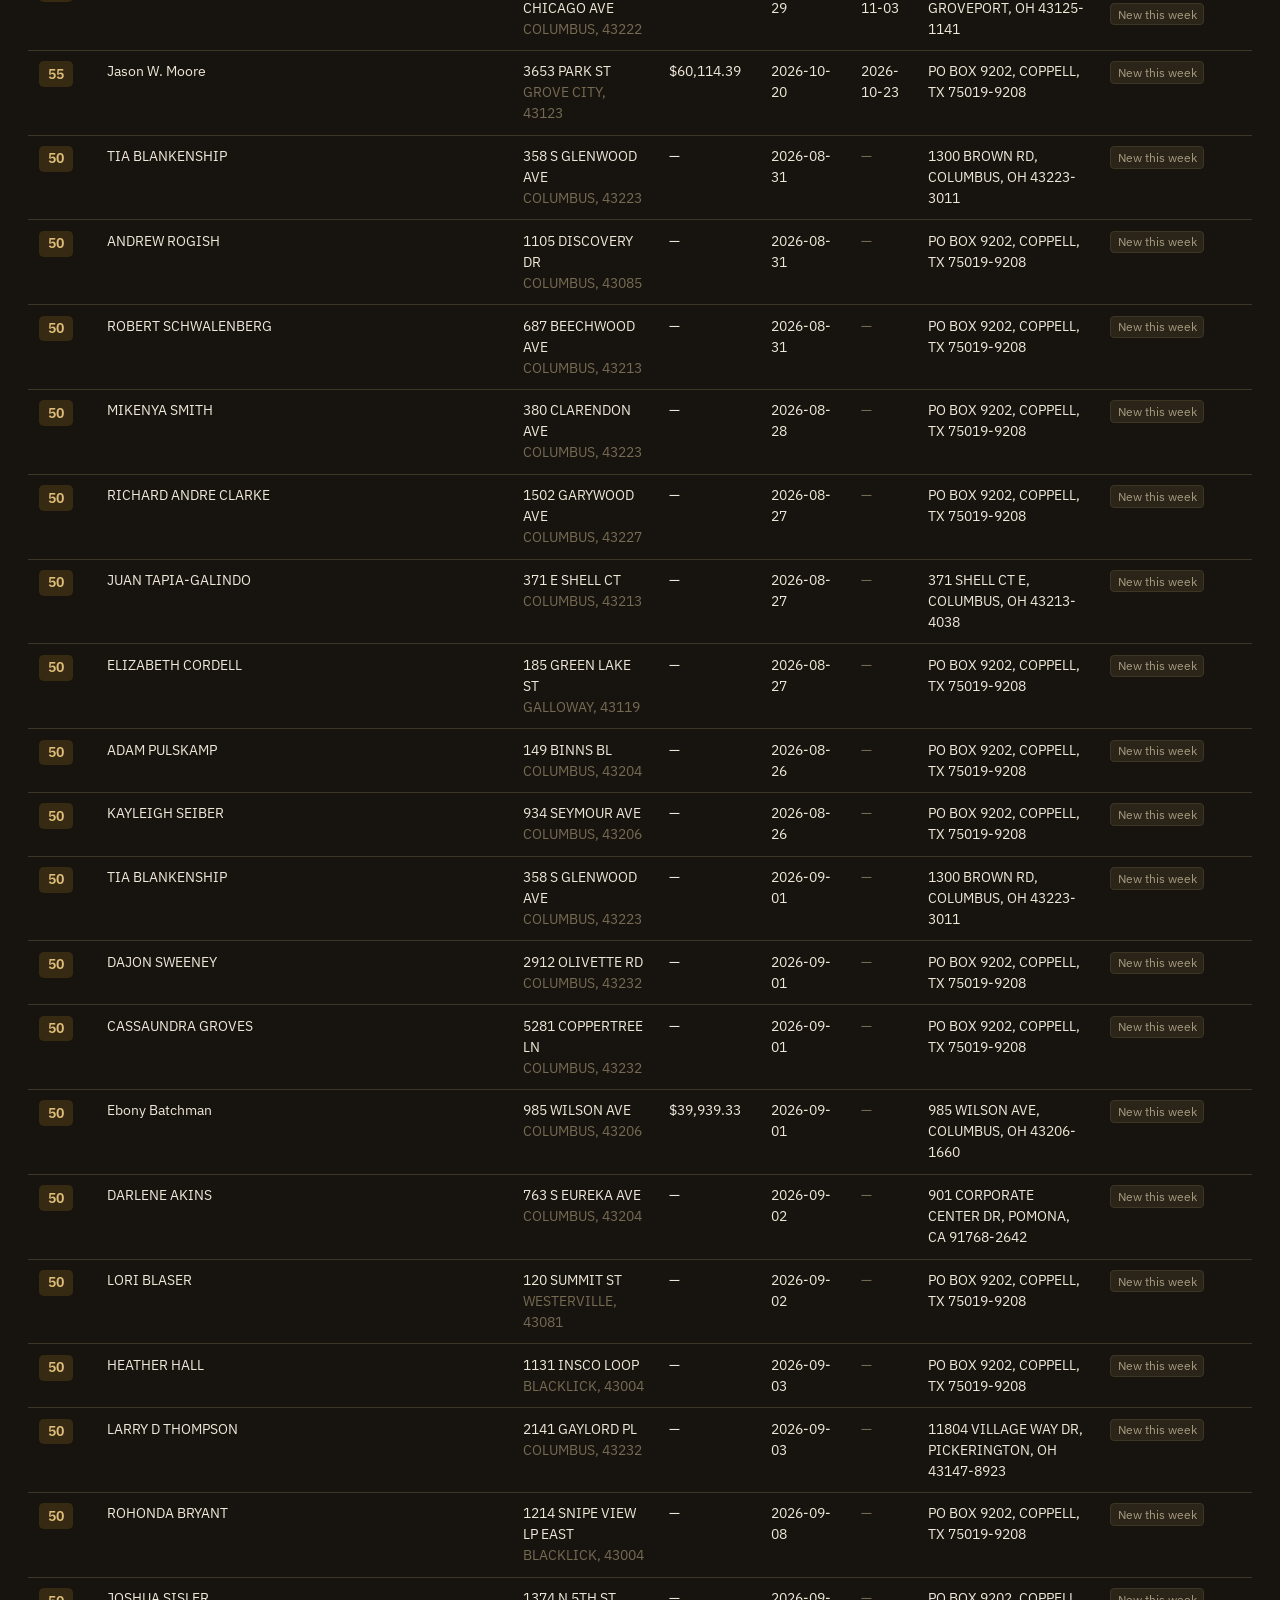
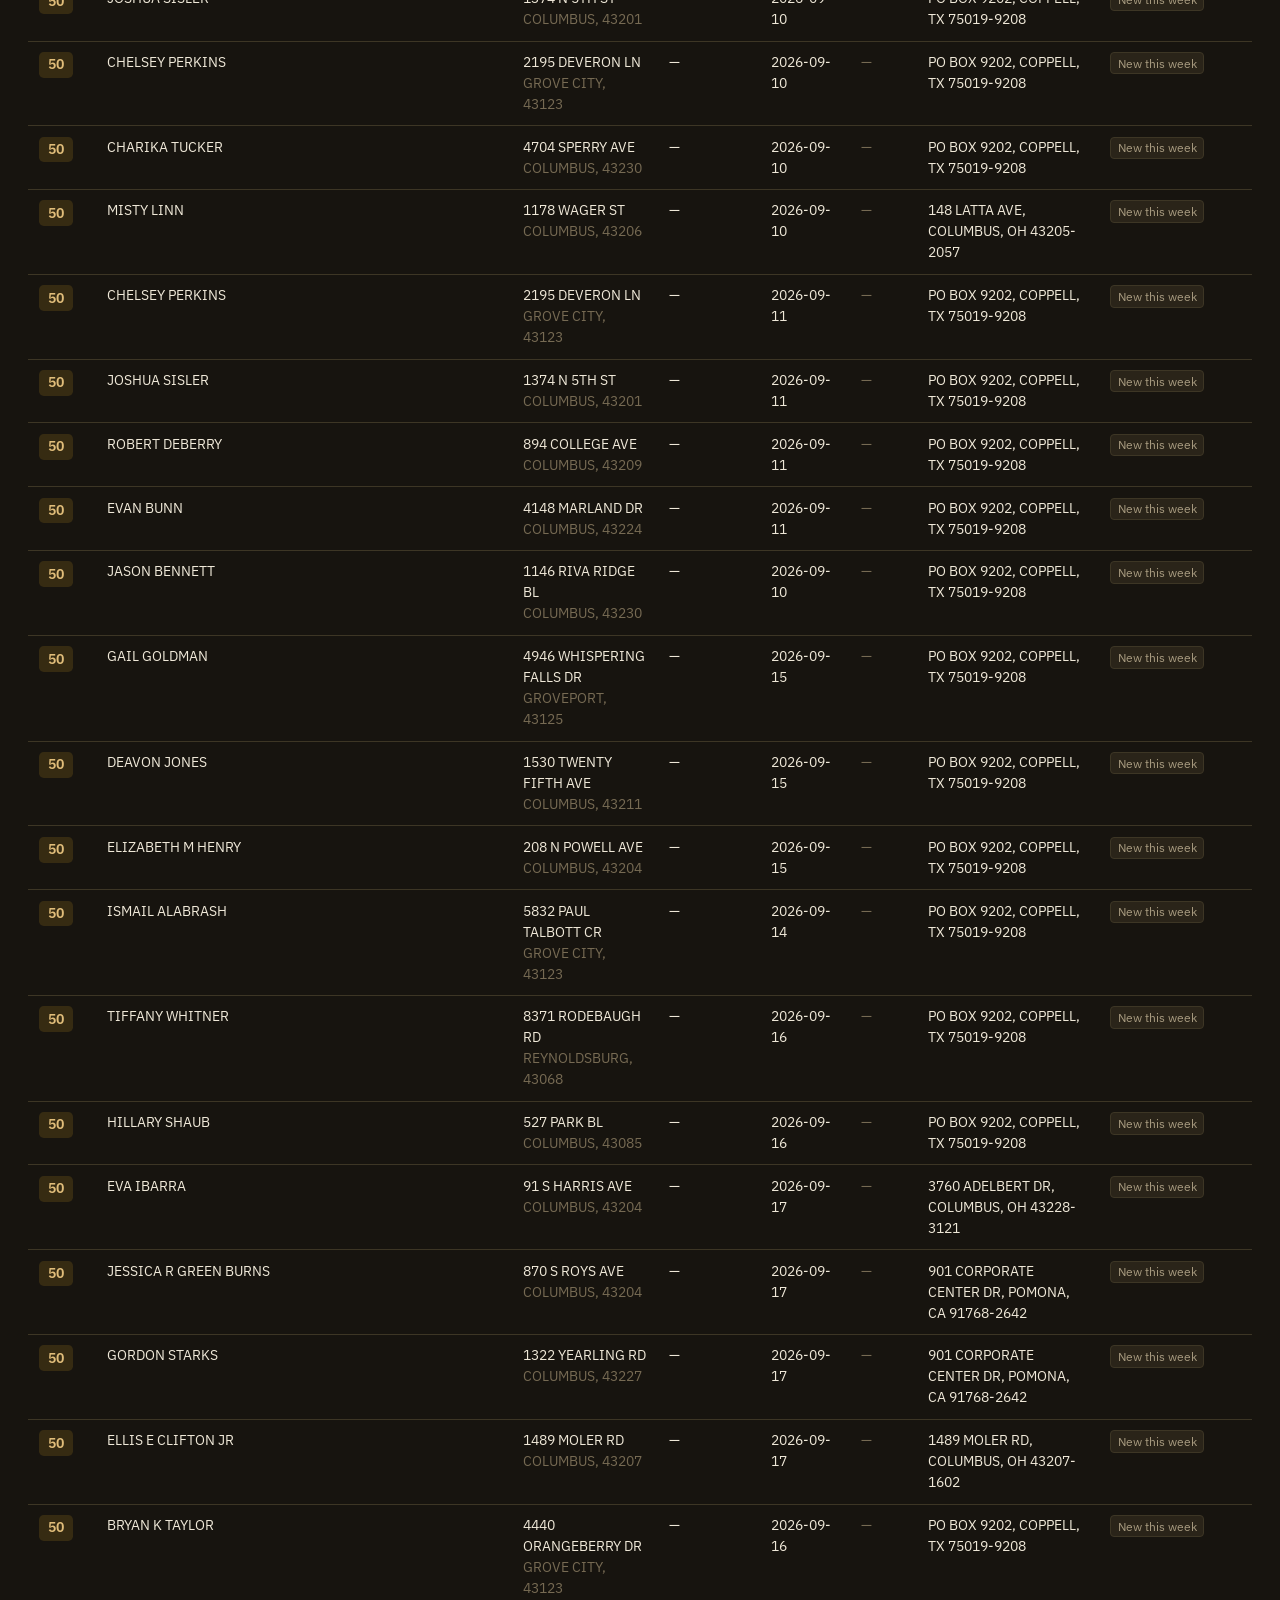
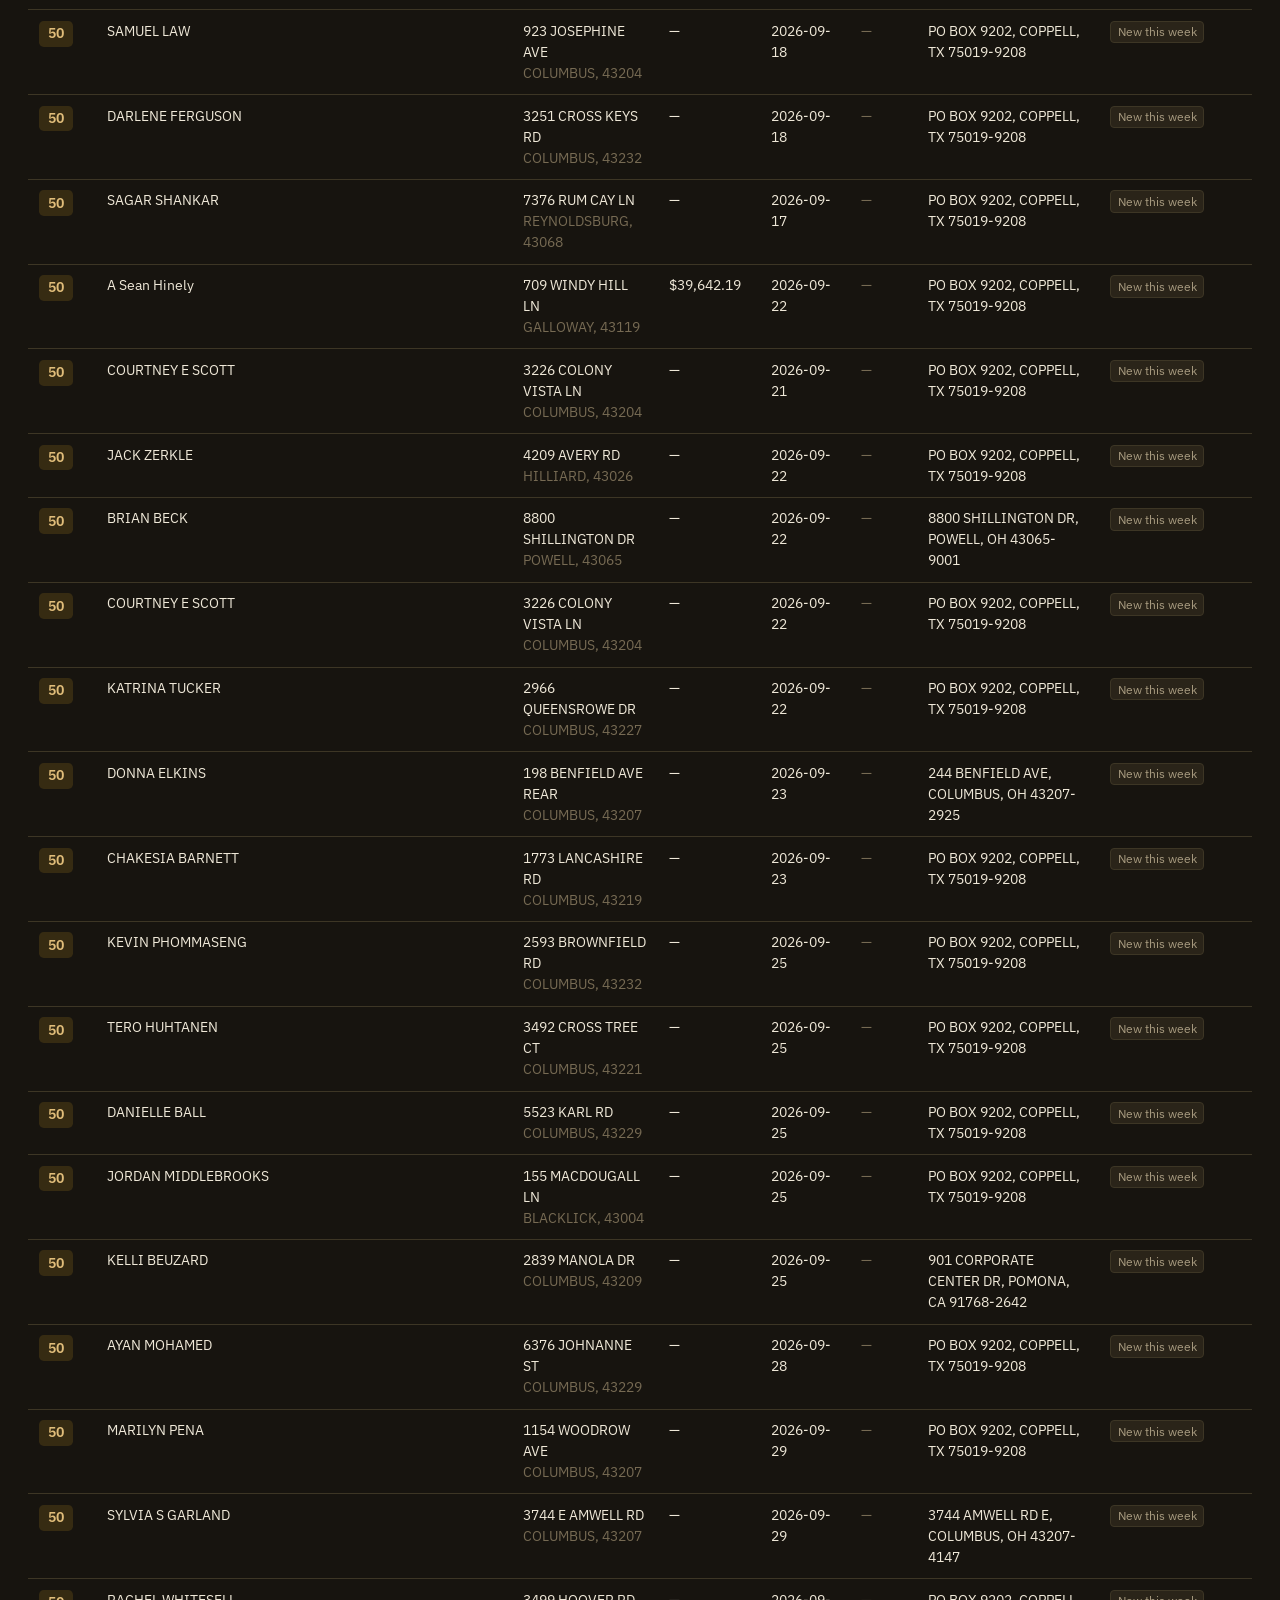
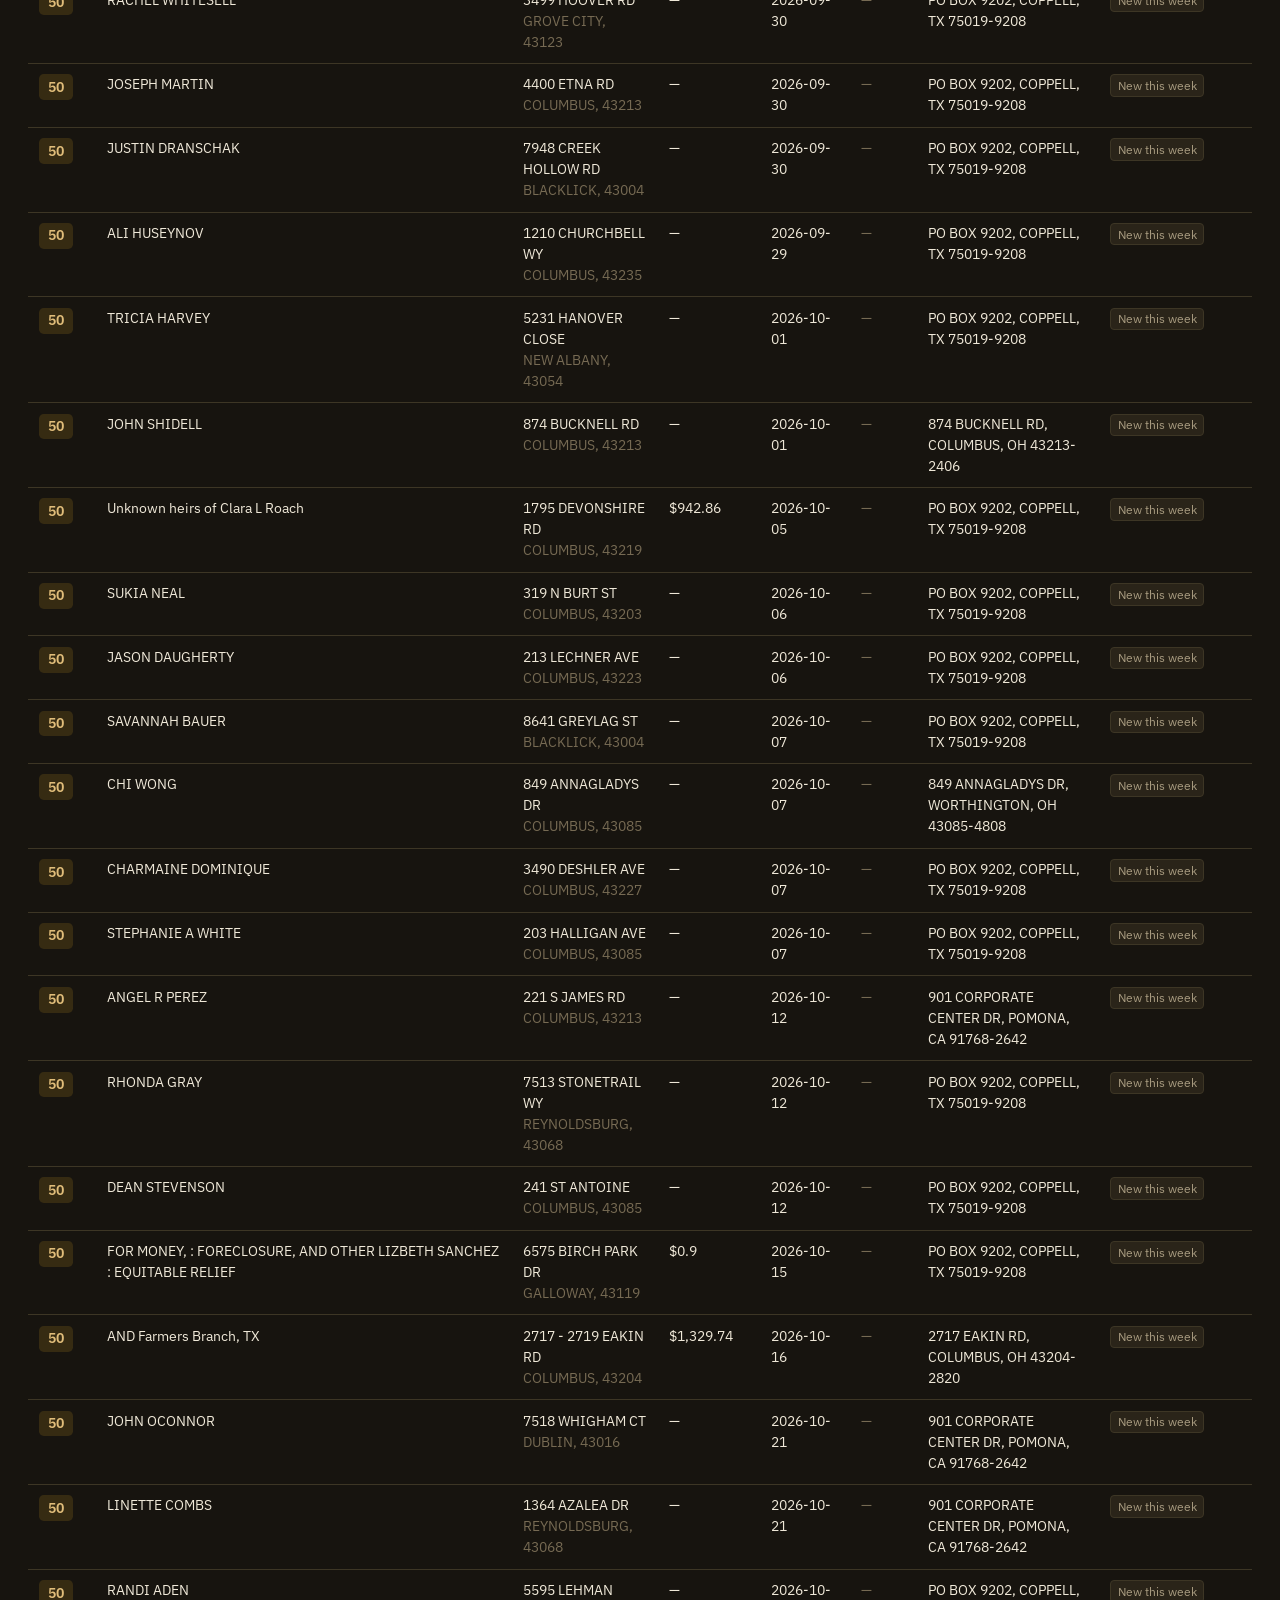
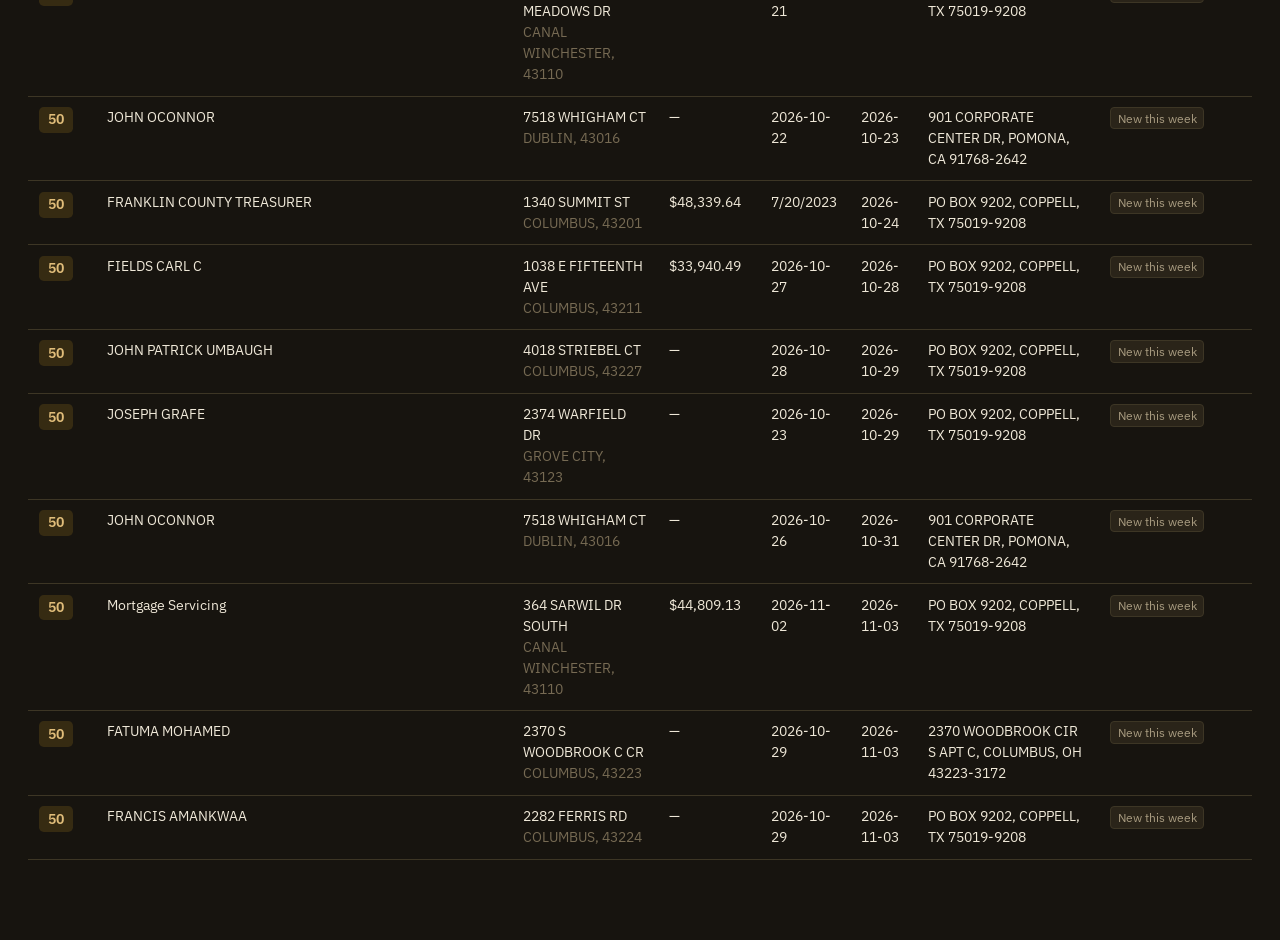
==== commit e10041c8: "Evictions tab: show Auditor owner verification, portfolio size and owner vs court mailing address Co" ====
--- a/dashboard/index.html
+++ b/dashboard/index.html
@@ -375,6 +375,9 @@
         if (l.property_kind === 'apartment complex') flags.push('Apartment complex');
         if (l.mailing_state && l.mailing_state !== 'OH') flags.push('Out-of-state owner');
         if (l.filings_90d >= 3) flags.push('Active last 90 days');
+        const verif = { 'verified': 'Owner verified (Auditor)', 'via manager': 'Owner found via manager',
+                        'plaintiff not owner of record': 'Plaintiff is not owner of record' }[l.verification];
+        if (verif) flags.push(verif);
         return {
           doc_num: l.lead_id,
           case_number: (l.case_numbers || []).join(', '),
@@ -427,8 +430,13 @@
           <div><dt>First / last filing</dt><dd>${esc(x.first_filing) || '—'} / ${esc(x.last_filing) || '—'}</dd></div>
           <div><dt>Dismissed / judgments / writs</dt><dd>${x.dismissed} / ${x.judgments} / ${x.writs}</dd></div>
           <div><dt>Distinct rental addresses</dt><dd>${x.property_count}</dd></div>
+          <div><dt>Owner verification (Auditor parcels)</dt><dd>${esc(x.verification) || '—'}</dd></div>
+          <div><dt>Rentals matched to a parcel</dt><dd>${x.parcels_matched || 0} of ${x.property_count}</dd></div>
+          <div><dt>Owner's parcels countywide</dt><dd>${x.owner_portfolio ? x.owner_portfolio : '—'}</dd></div>
           <div class="full"><dt>Why it scored ${r.score}</dt><dd>${esc((x.signals || []).join(' · '))}</dd></div>
-          <div class="full"><dt>Mailing address</dt><dd>${esc(fullMailAddress(r)) || '—'}</dd></div>
+          <div class="full"><dt>${(x.verification === 'verified' || x.verification === 'via manager') ? 'Owner mailing address (Auditor)' : 'Mailing address (court filing)'}</dt><dd>${esc(fullMailAddress(r)) || '—'}</dd></div>
+          ${x.court_mailing ? `<div class="full"><dt>Mailing address on the court filing</dt><dd>${esc(x.court_mailing)}</dd></div>` : ''}
+          ${(x.via_managers || []).length ? `<div class="full"><dt>Filed through manager(s)</dt><dd>${esc((x.via_managers || []).join(' · '))}</dd></div>` : ''}
           <div class="full"><dt>Rental addresses (defendant addresses${rentals.length < x.property_count ? '; first ' + rentals.length + ' shown' : ''})</dt><dd>${esc(rentals.join(' · ')) || '—'}</dd></div>
           <div class="full"><dt>Case numbers${cases.length > 12 ? ' (first 12 of ' + cases.length + ')' : ''}</dt><dd class="mono">${esc(cases.slice(0, 12).join(', '))}</dd></div>
           <div class="full"><dd><a class="link" href="https://www.fcmcclerk.com/reports/evictions" target="_blank" rel="noopener">Source: Franklin County Municipal Court Clerk eviction reports →</a></dd></div>
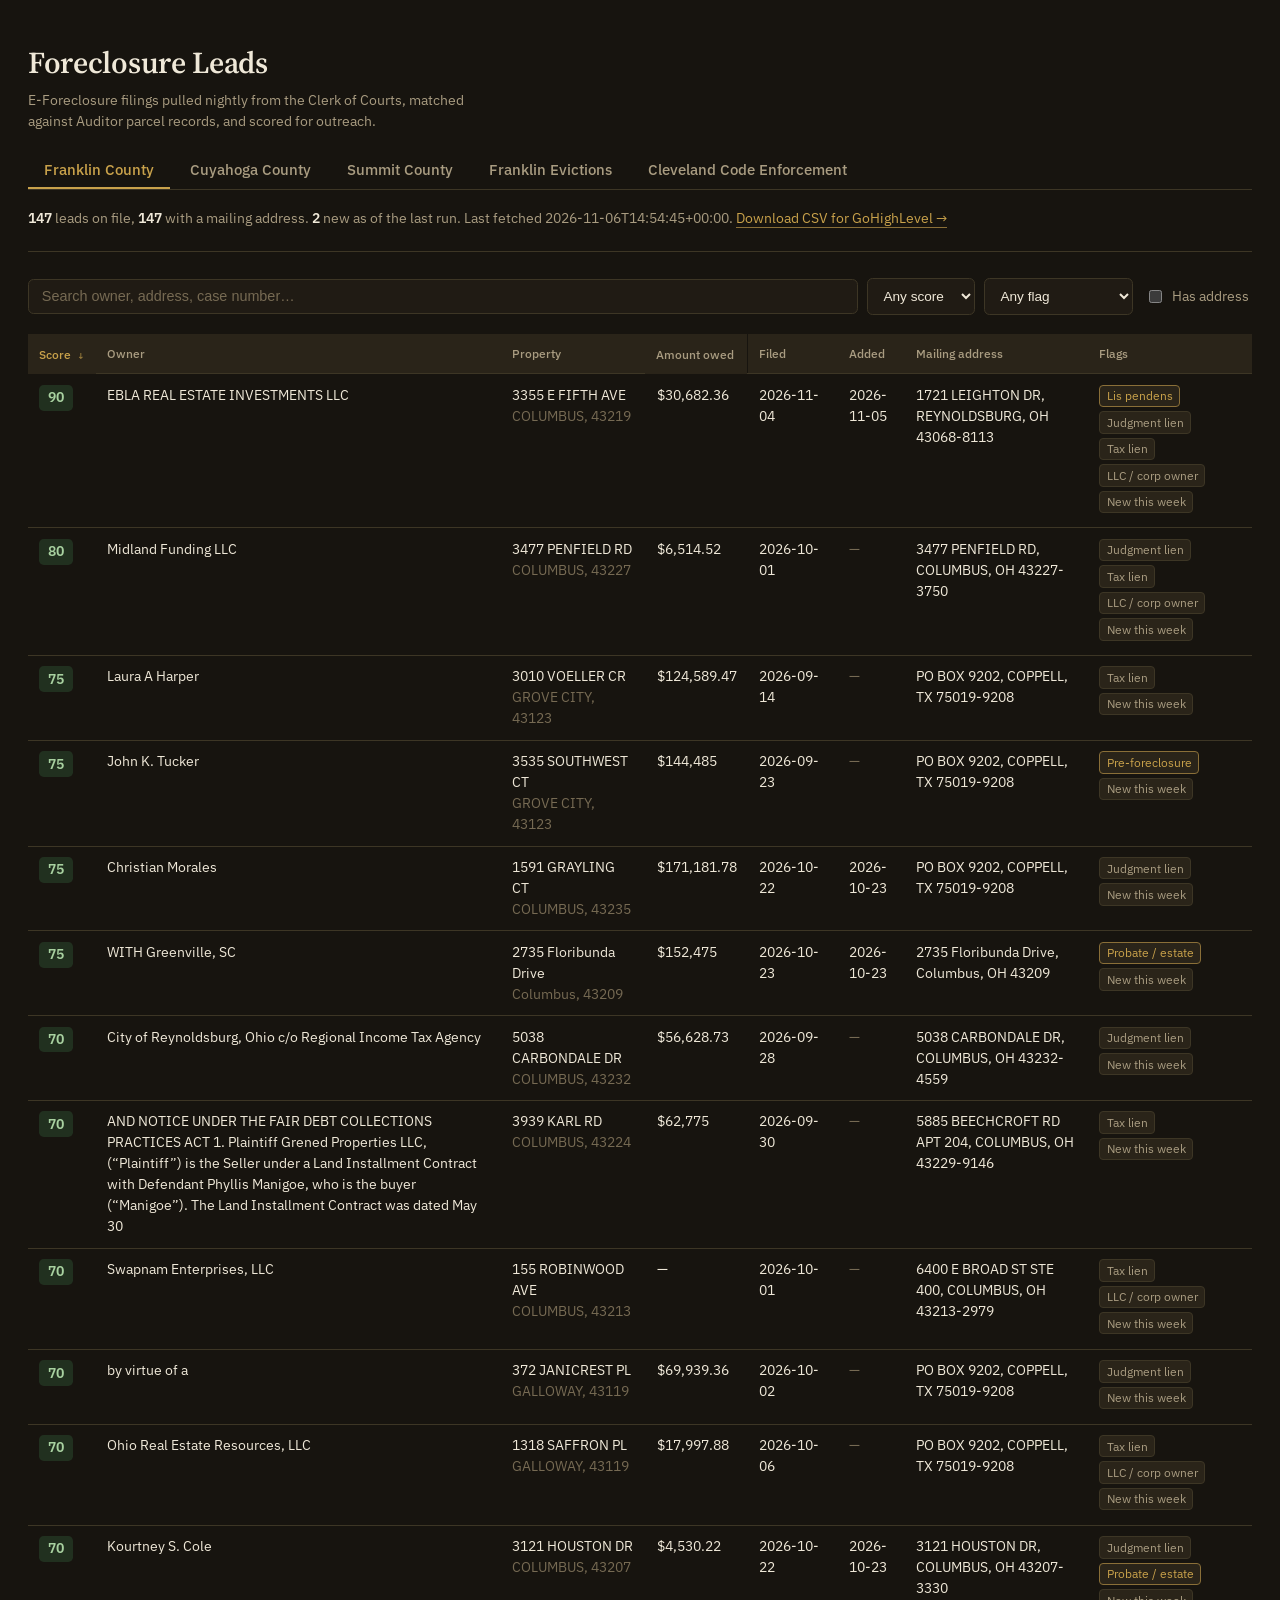
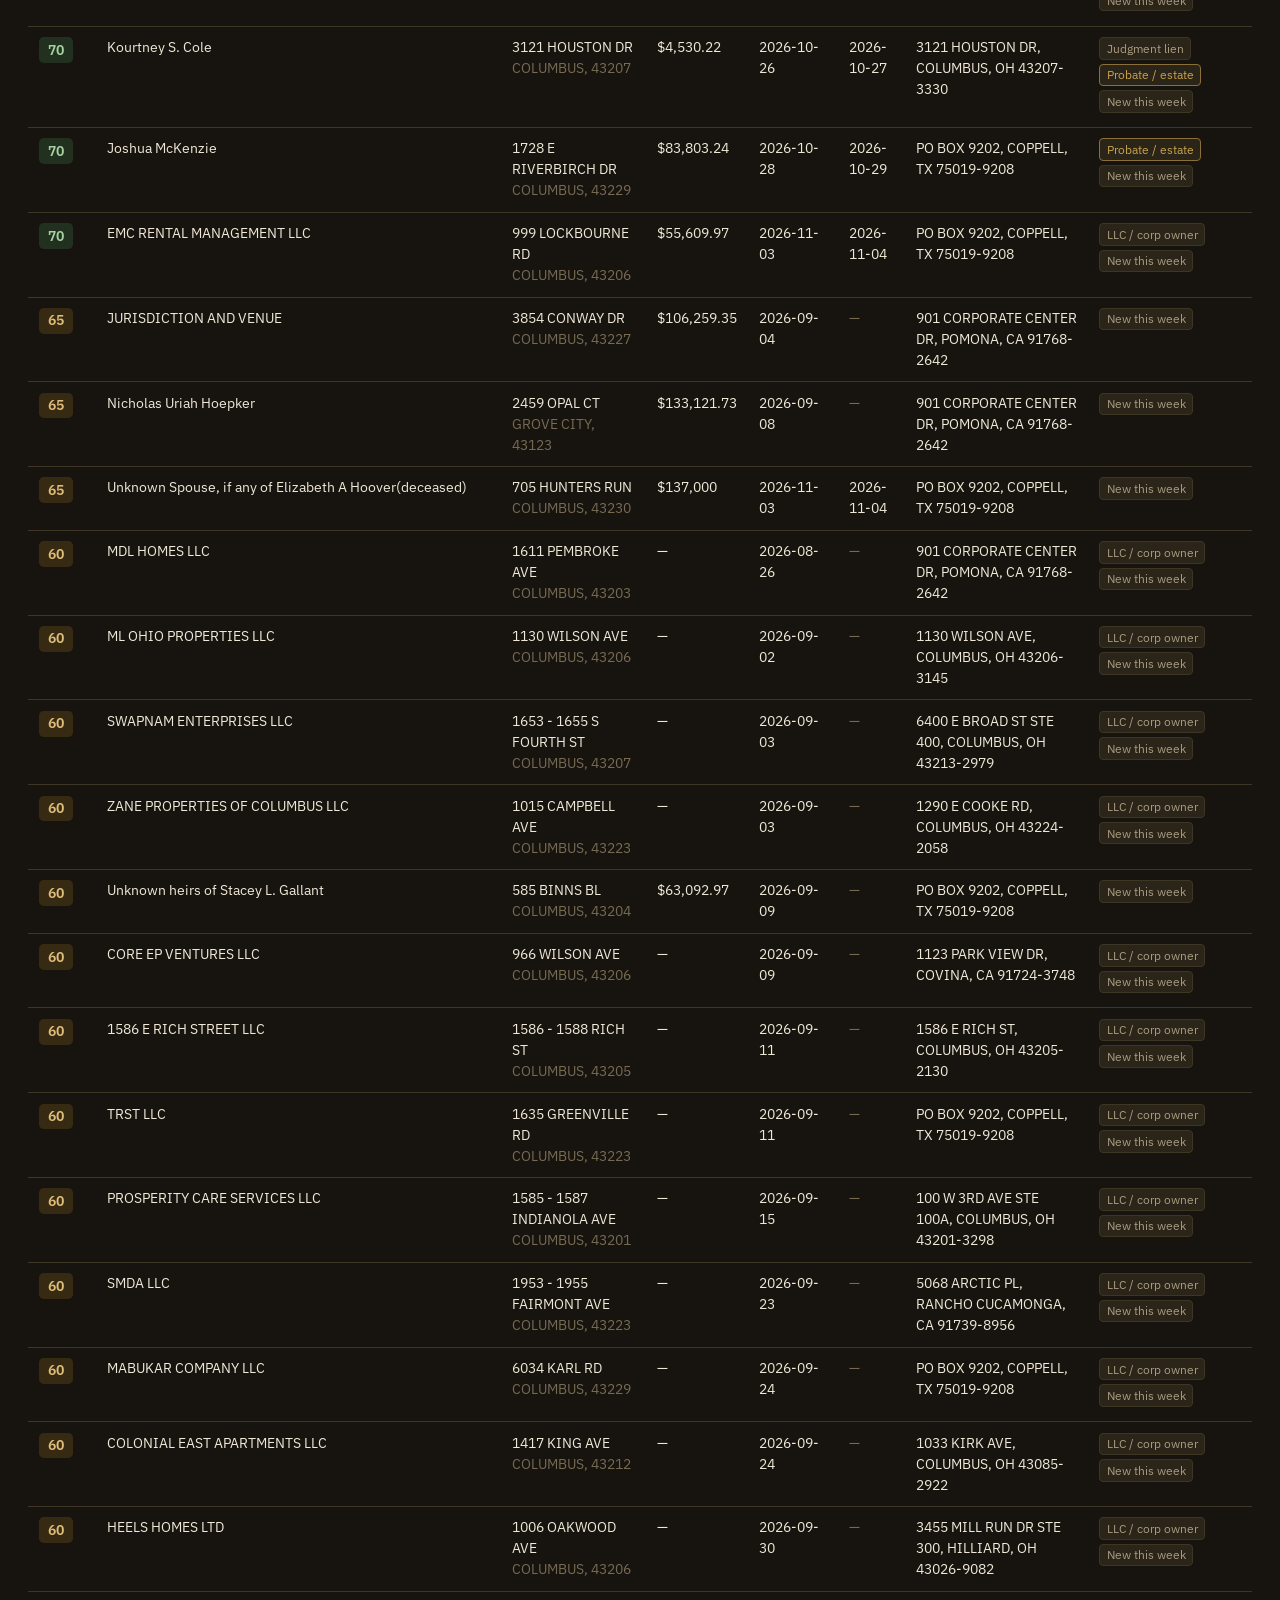
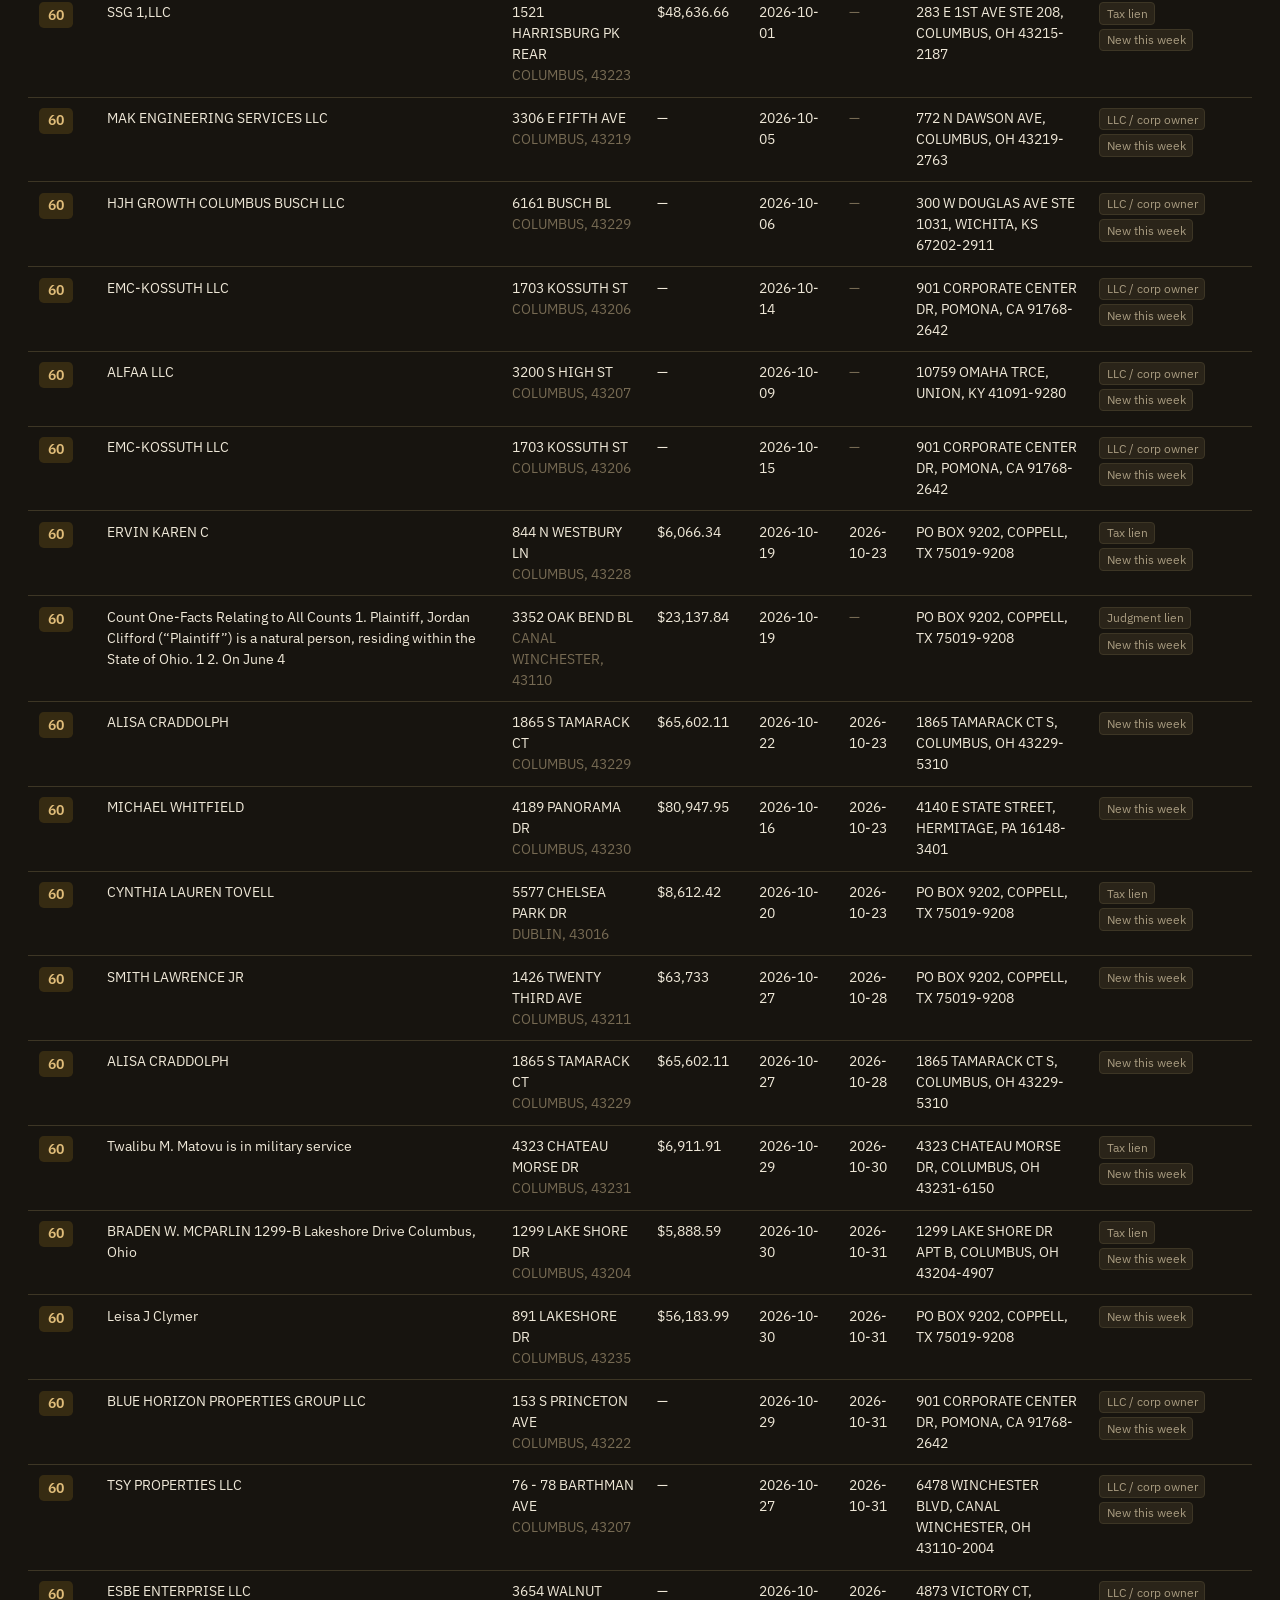
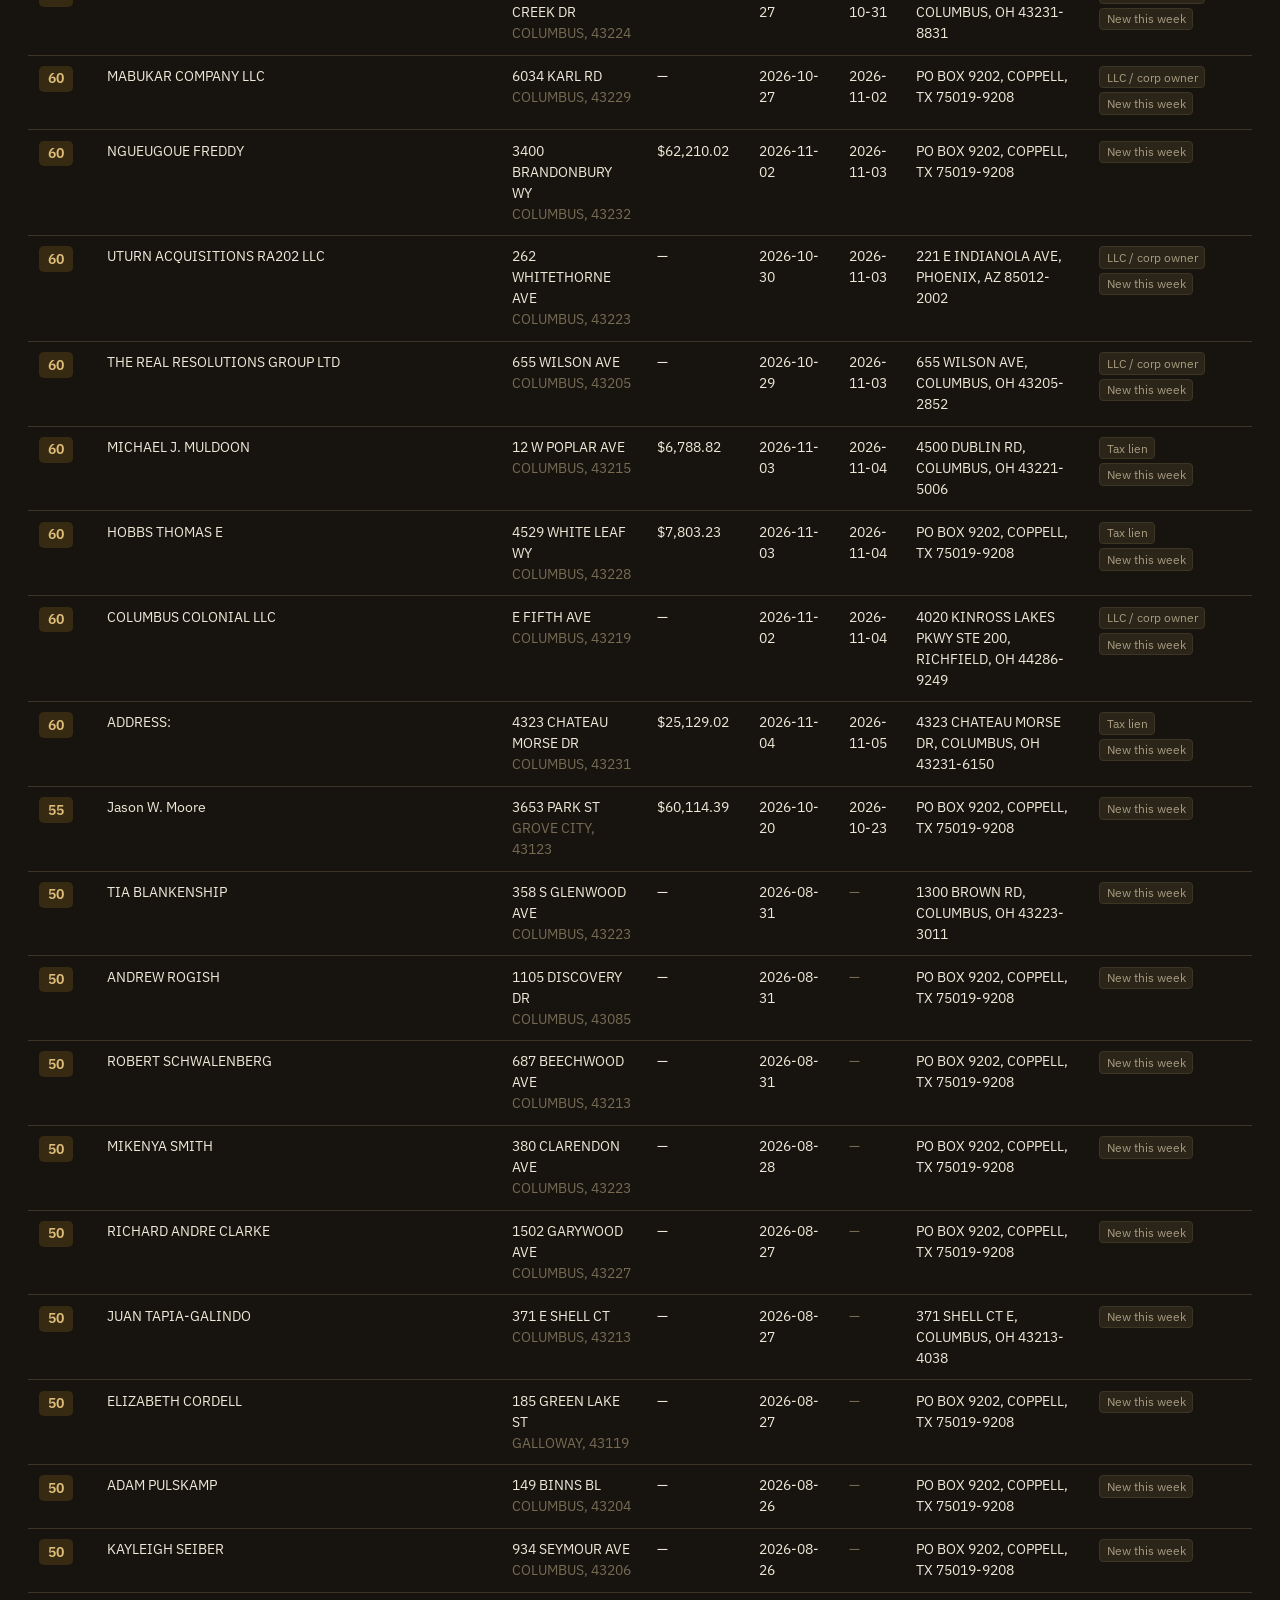
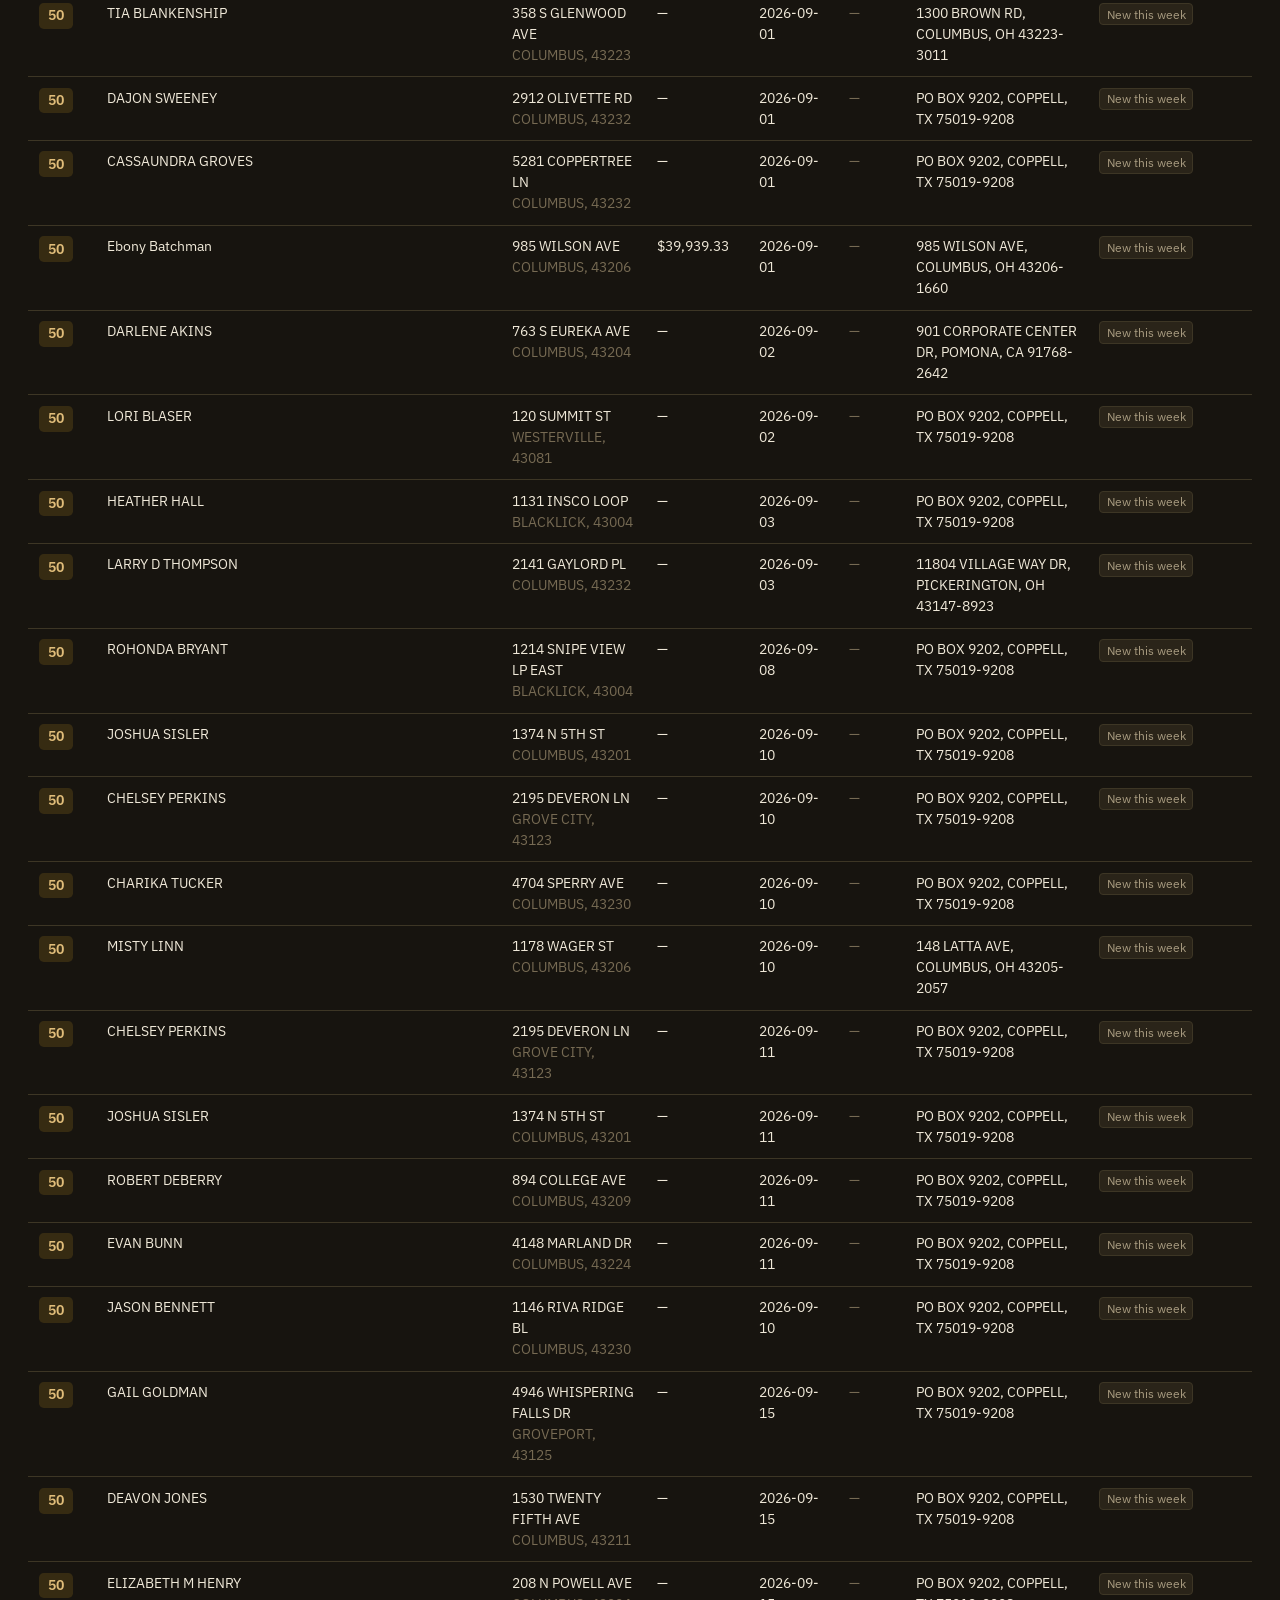
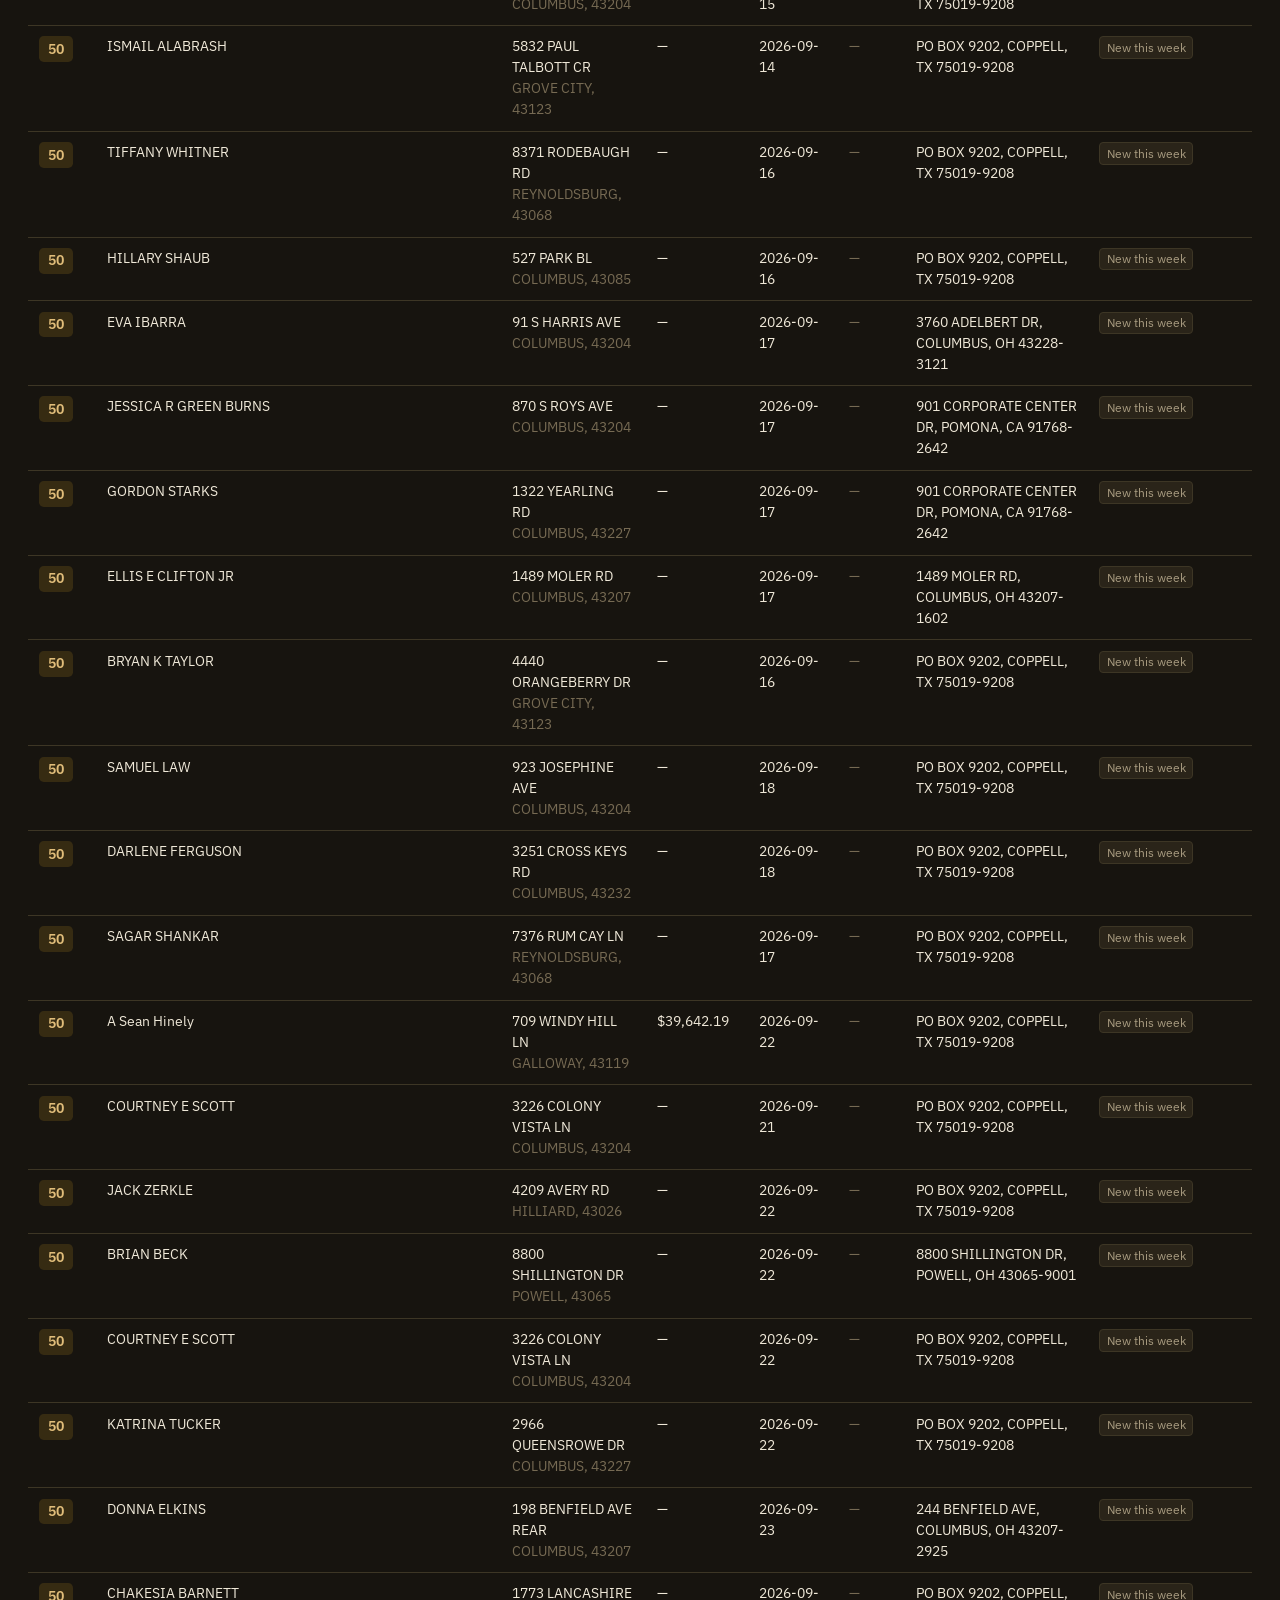
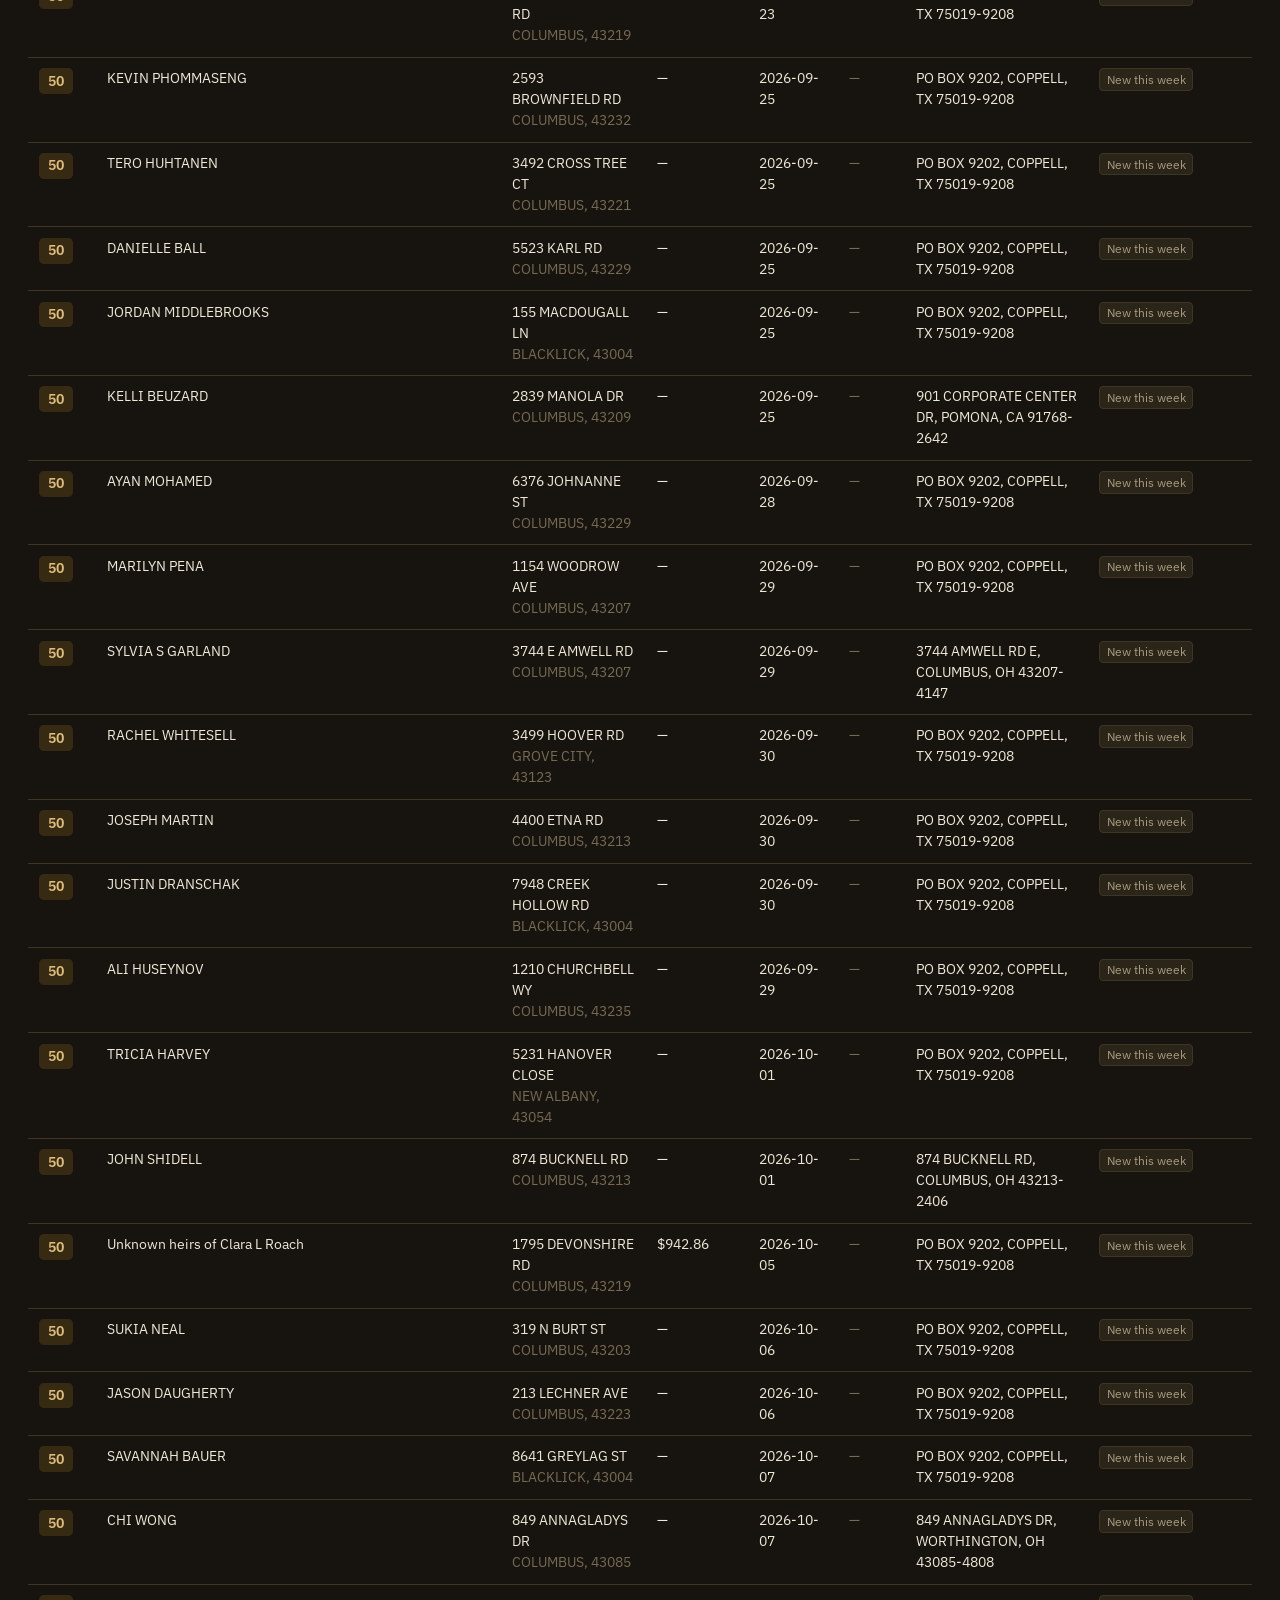
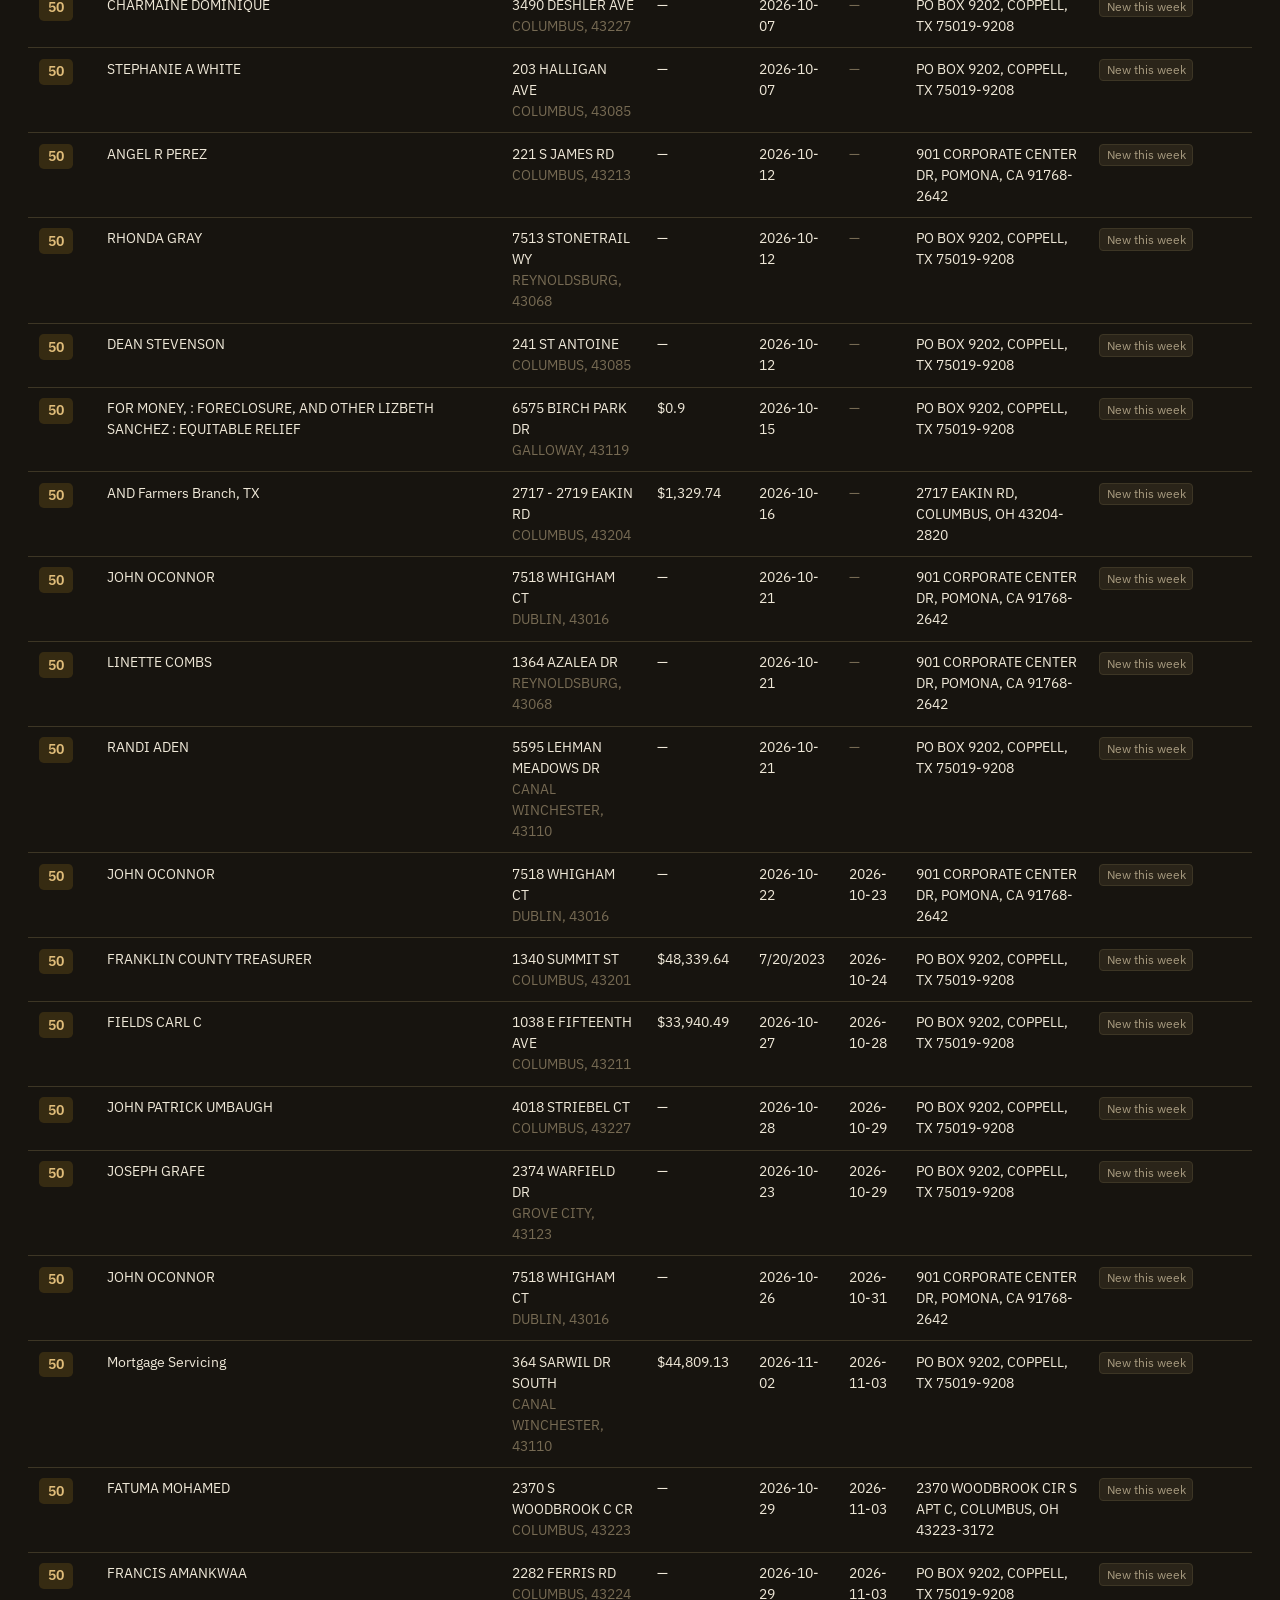
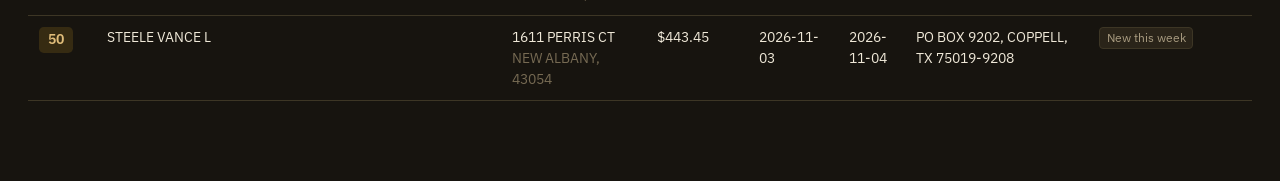
==== commit e4b6bfa4: "Evictions tab: flag landlords whose rentals sold since the eviction filing Co-Authored-By: Claude So" ====
--- a/dashboard/index.html
+++ b/dashboard/index.html
@@ -376,8 +376,10 @@
         if (l.mailing_state && l.mailing_state !== 'OH') flags.push('Out-of-state owner');
         if (l.filings_90d >= 3) flags.push('Active last 90 days');
         const verif = { 'verified': 'Owner verified (Auditor)', 'via manager': 'Owner found via manager',
-                        'plaintiff not owner of record': 'Plaintiff is not owner of record' }[l.verification];
+                        'plaintiff not owner of record': 'Plaintiff is not owner of record',
+                        'sold since filing': 'Rentals sold since filing (may have exited)' }[l.verification];
         if (verif) flags.push(verif);
+        if (l.sold_since > 0 && l.verification !== 'sold since filing') flags.push(l.sold_since + ' rental(s) sold since filing');
         return {
           doc_num: l.lead_id,
           case_number: (l.case_numbers || []).join(', '),
@@ -432,6 +434,7 @@
           <div><dt>Distinct rental addresses</dt><dd>${x.property_count}</dd></div>
           <div><dt>Owner verification (Auditor parcels)</dt><dd>${esc(x.verification) || '—'}</dd></div>
           <div><dt>Rentals matched to a parcel</dt><dd>${x.parcels_matched || 0} of ${x.property_count}</dd></div>
+          <div><dt>Rentals sold since the filing</dt><dd>${x.sold_since || 0}</dd></div>
           <div><dt>Owner's parcels countywide</dt><dd>${x.owner_portfolio ? x.owner_portfolio : '—'}</dd></div>
           <div class="full"><dt>Why it scored ${r.score}</dt><dd>${esc((x.signals || []).join(' · '))}</dd></div>
           <div class="full"><dt>${(x.verification === 'verified' || x.verification === 'via manager') ? 'Owner mailing address (Auditor)' : 'Mailing address (court filing)'}</dt><dd>${esc(fullMailAddress(r)) || '—'}</dd></div>
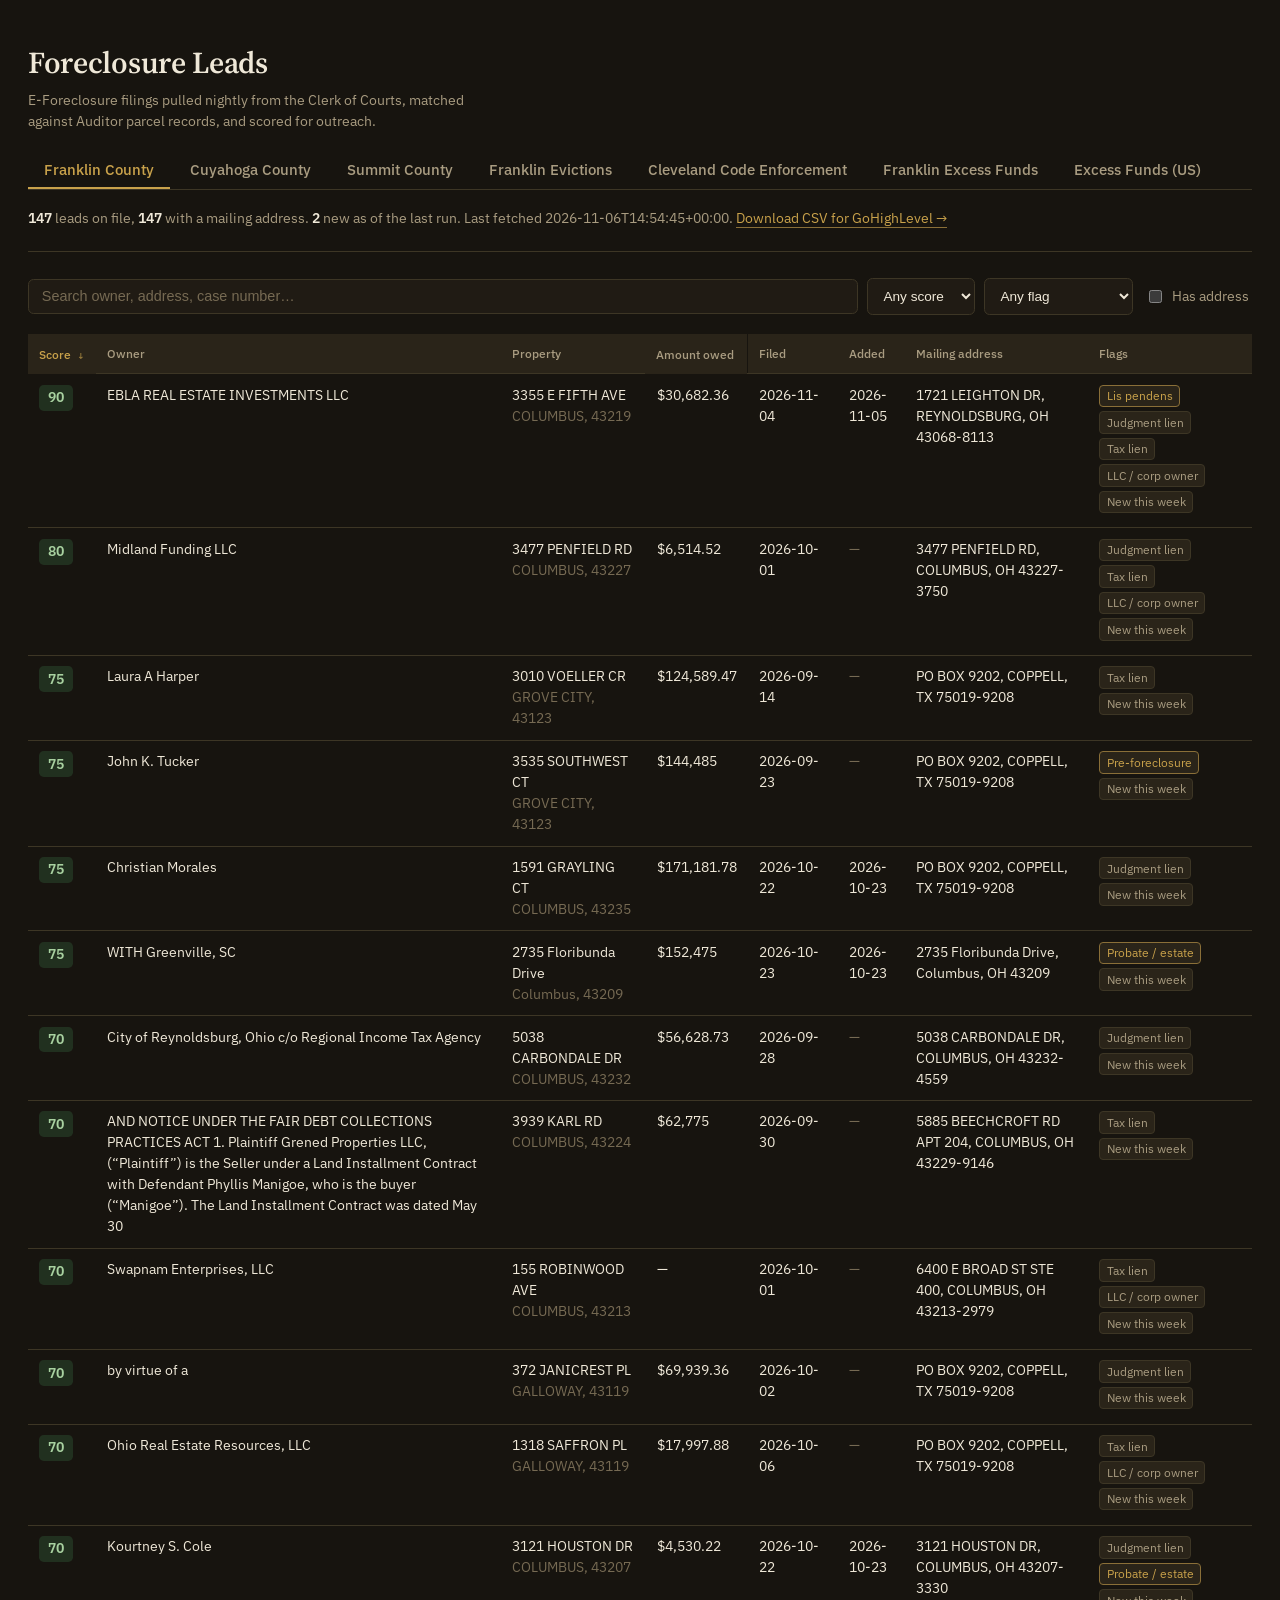
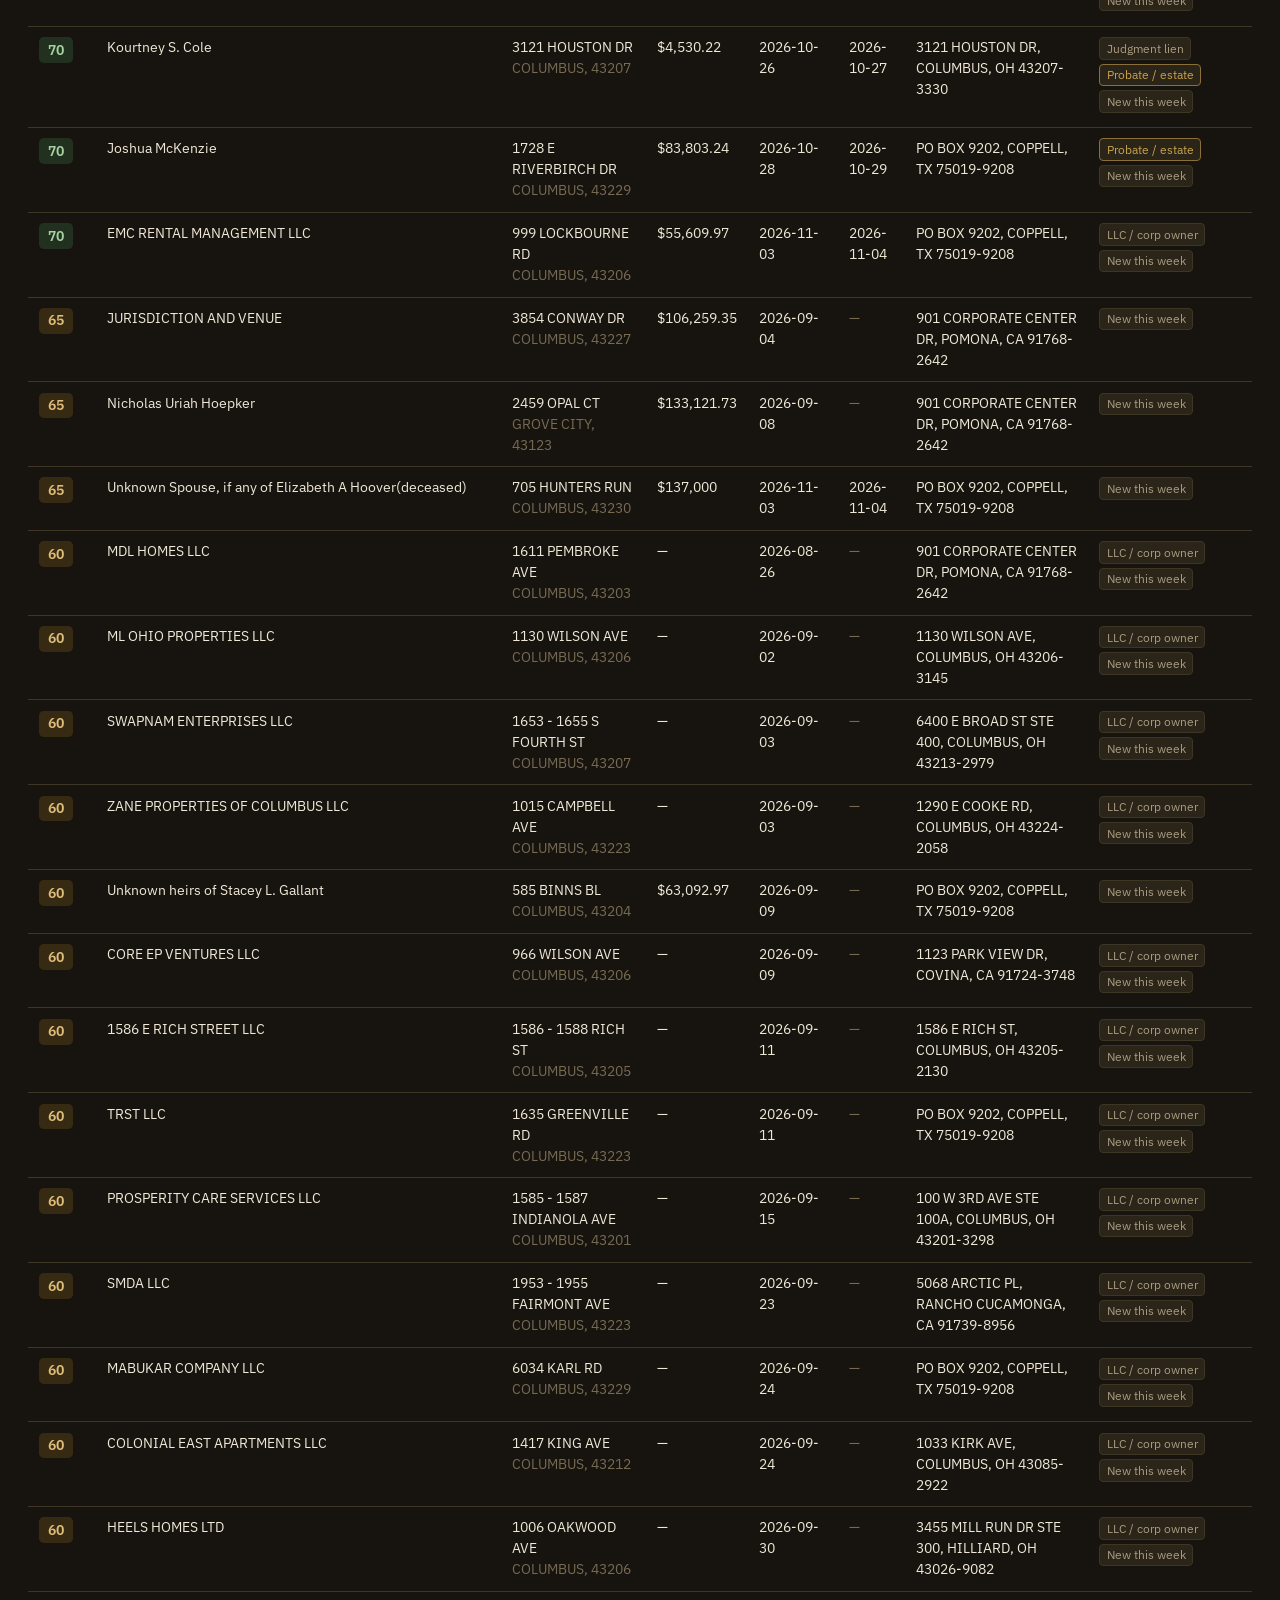
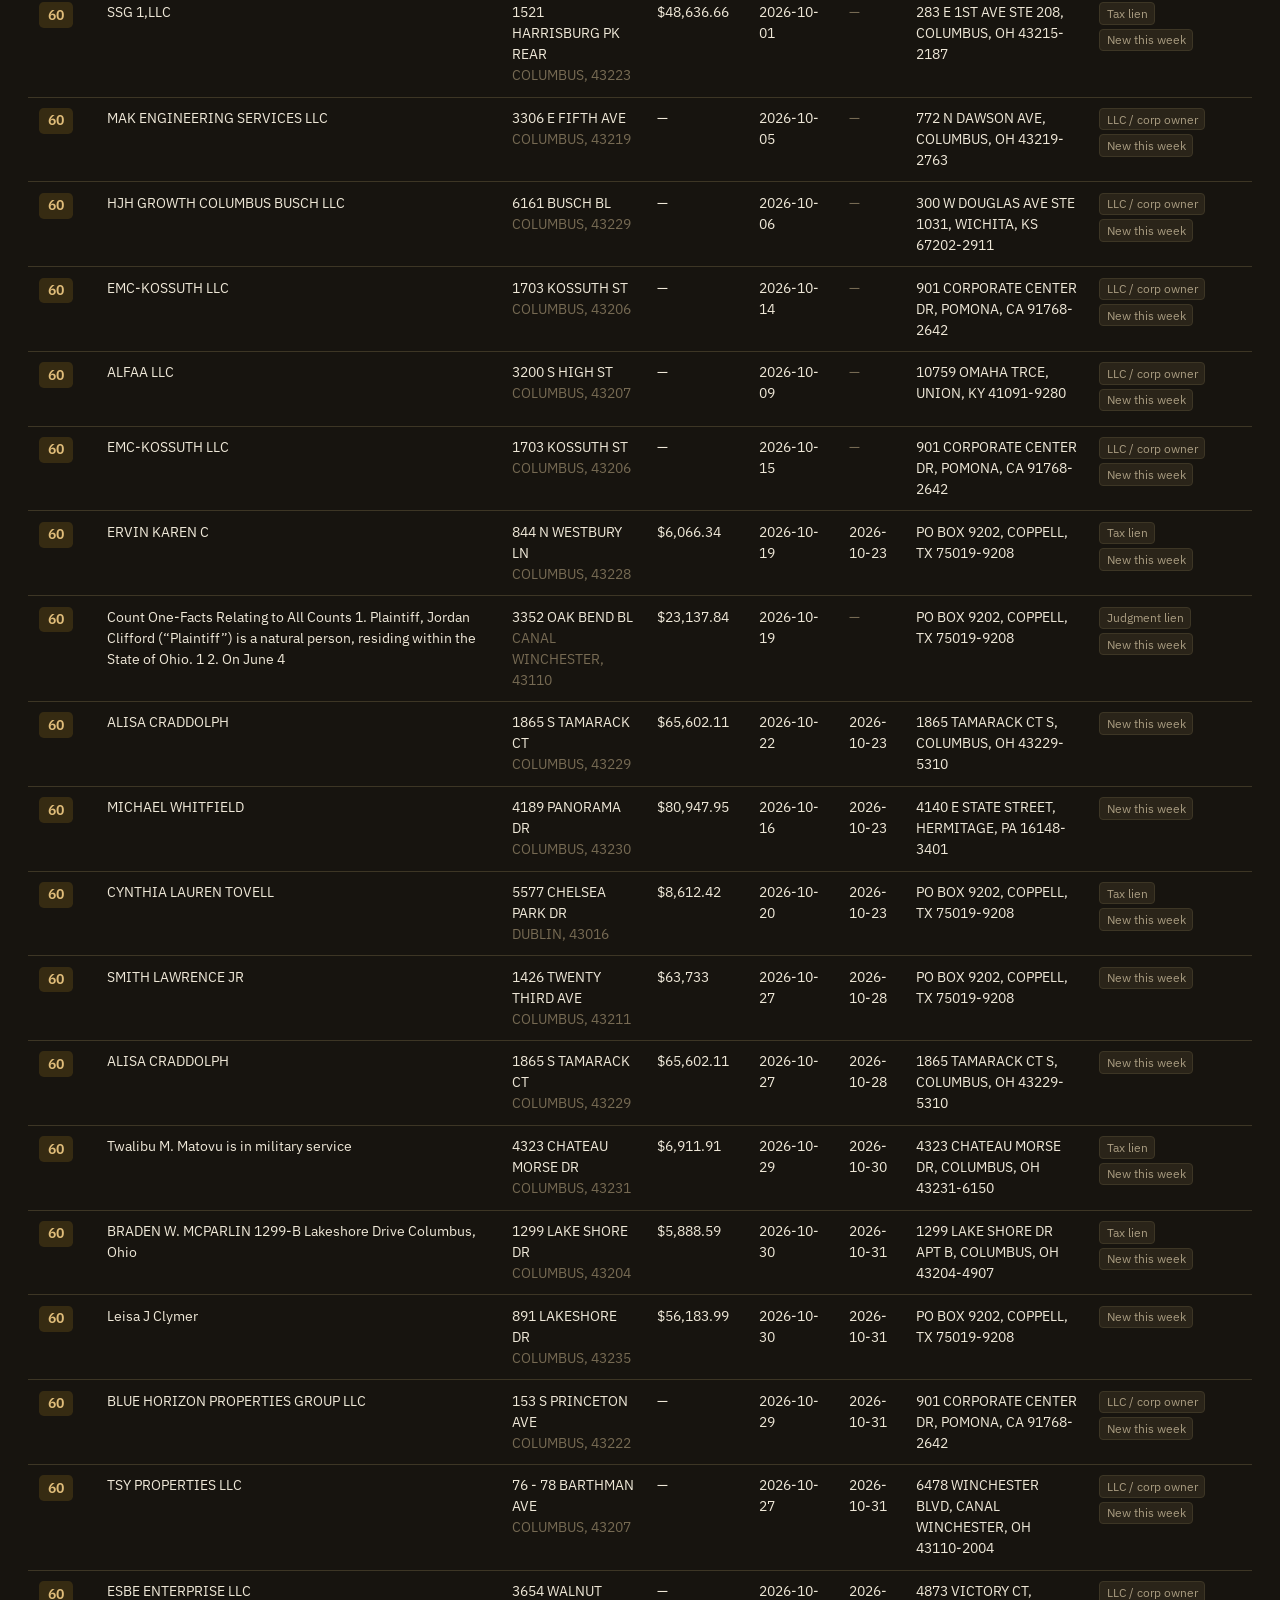
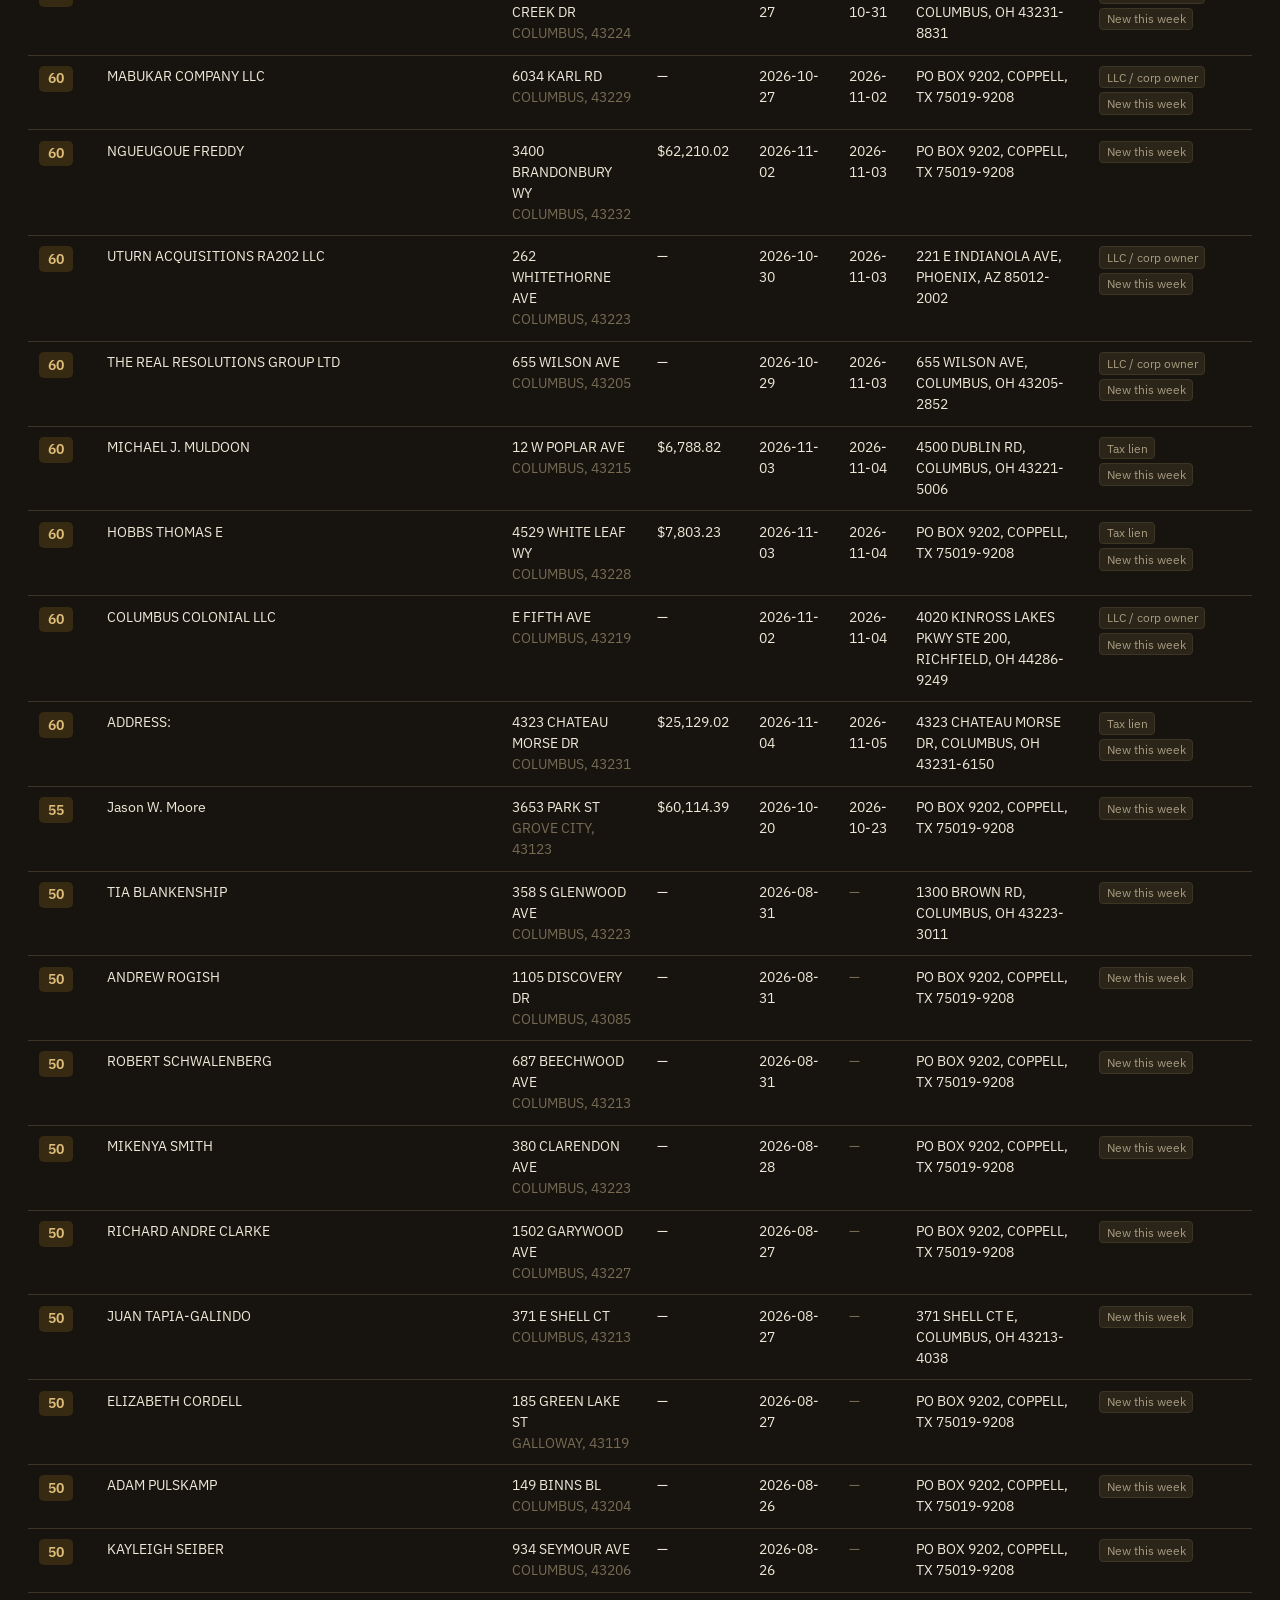
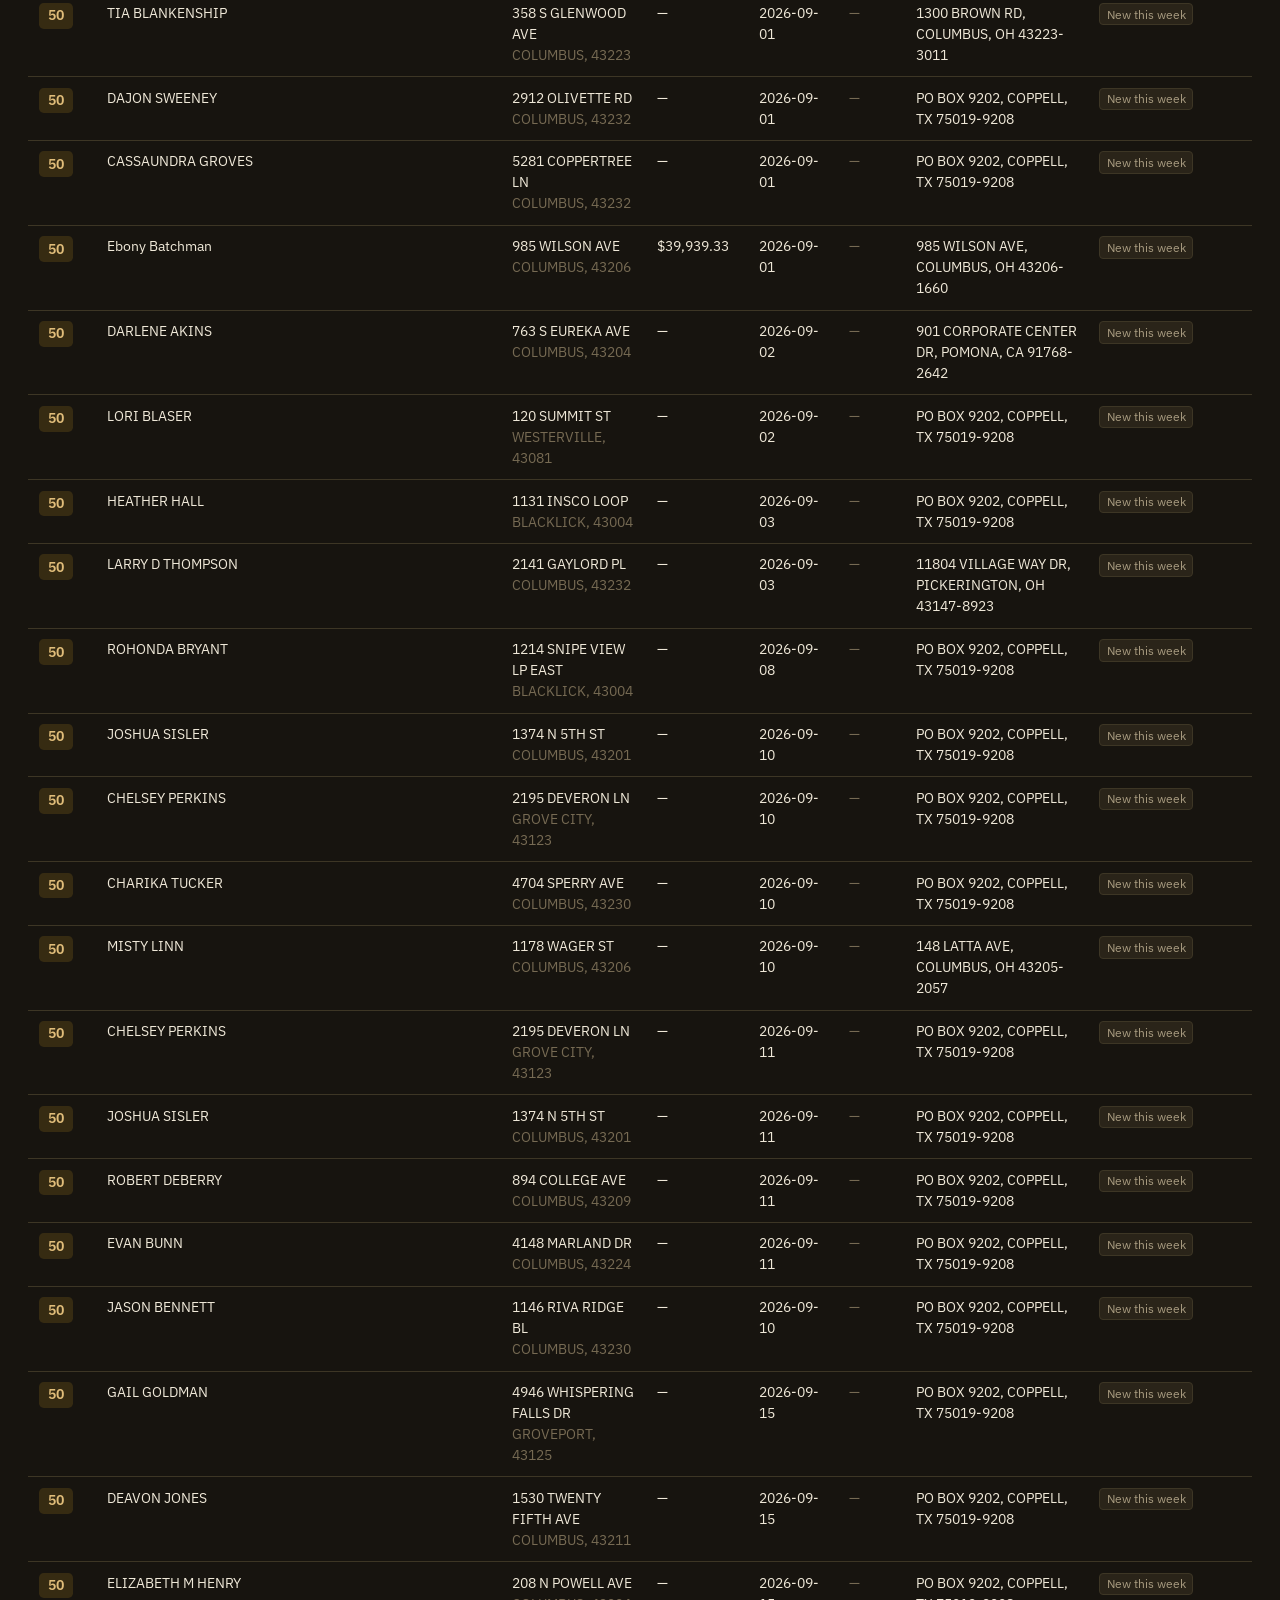
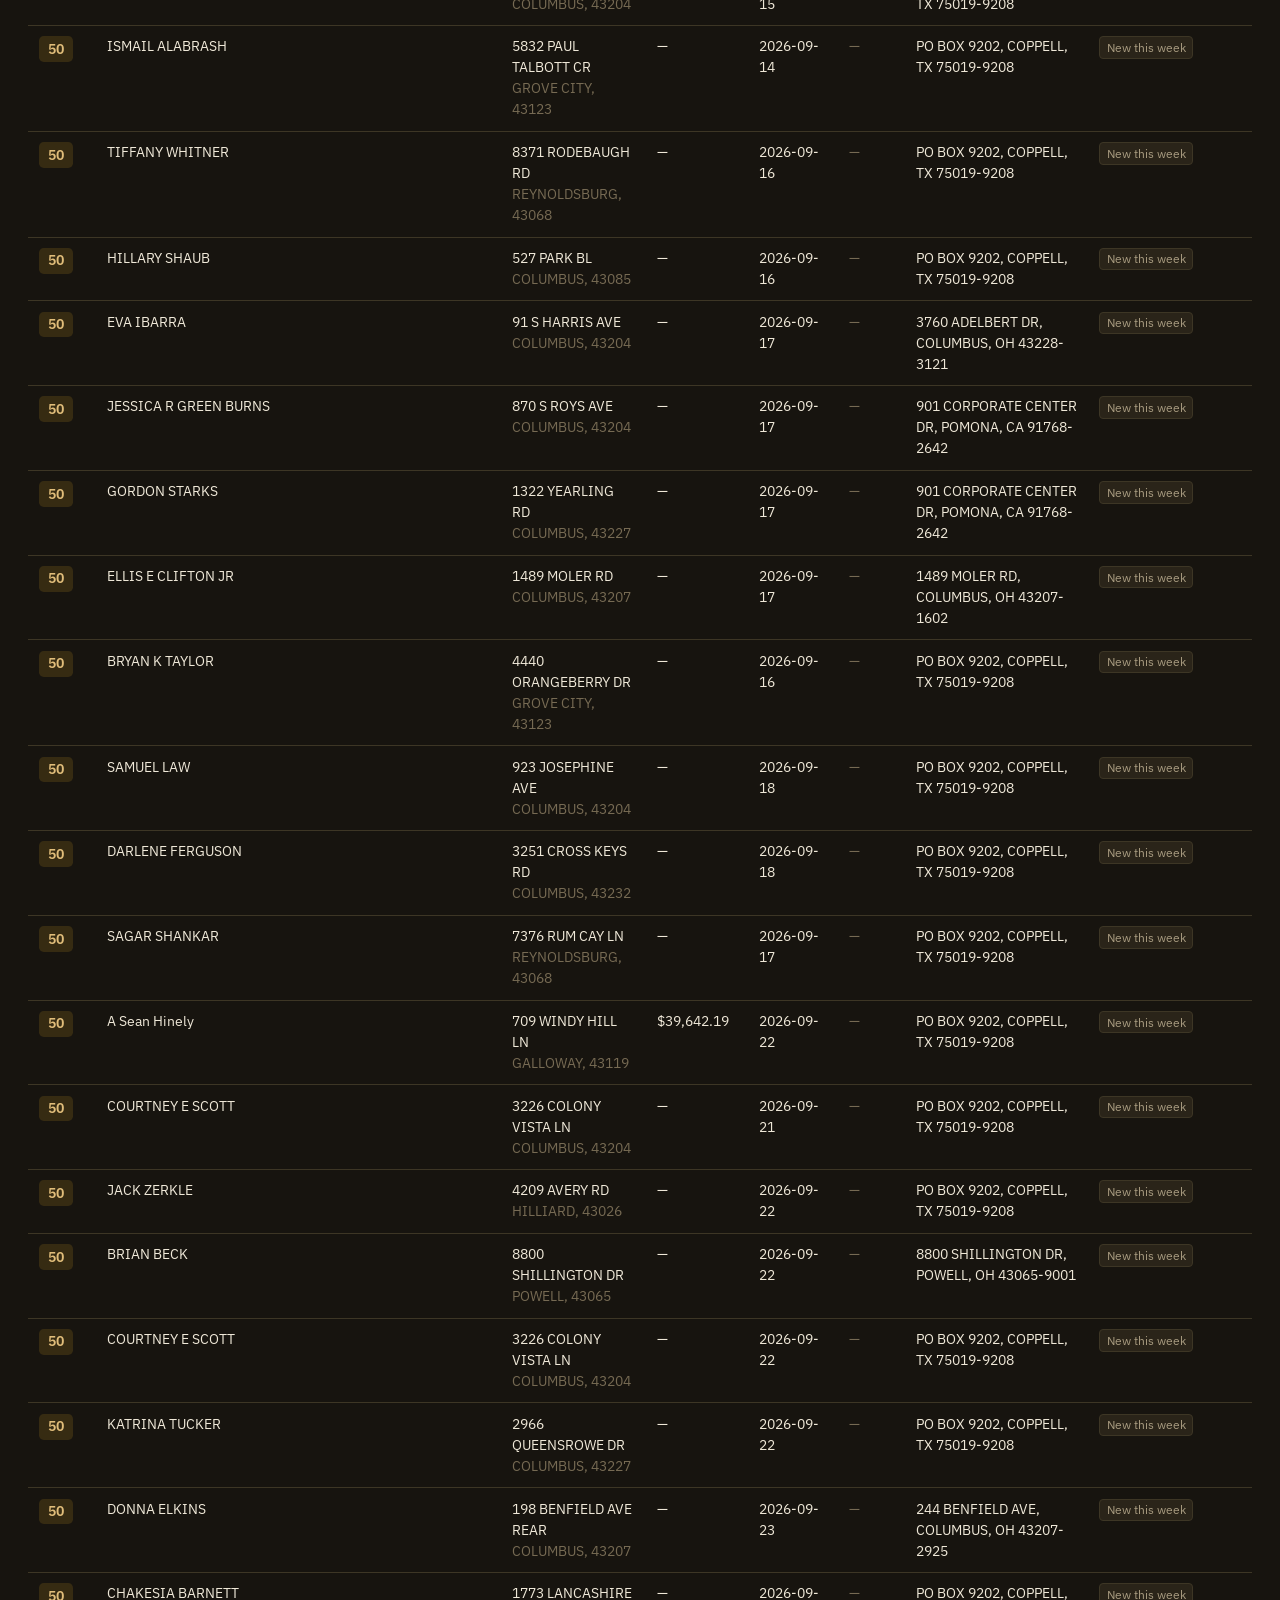
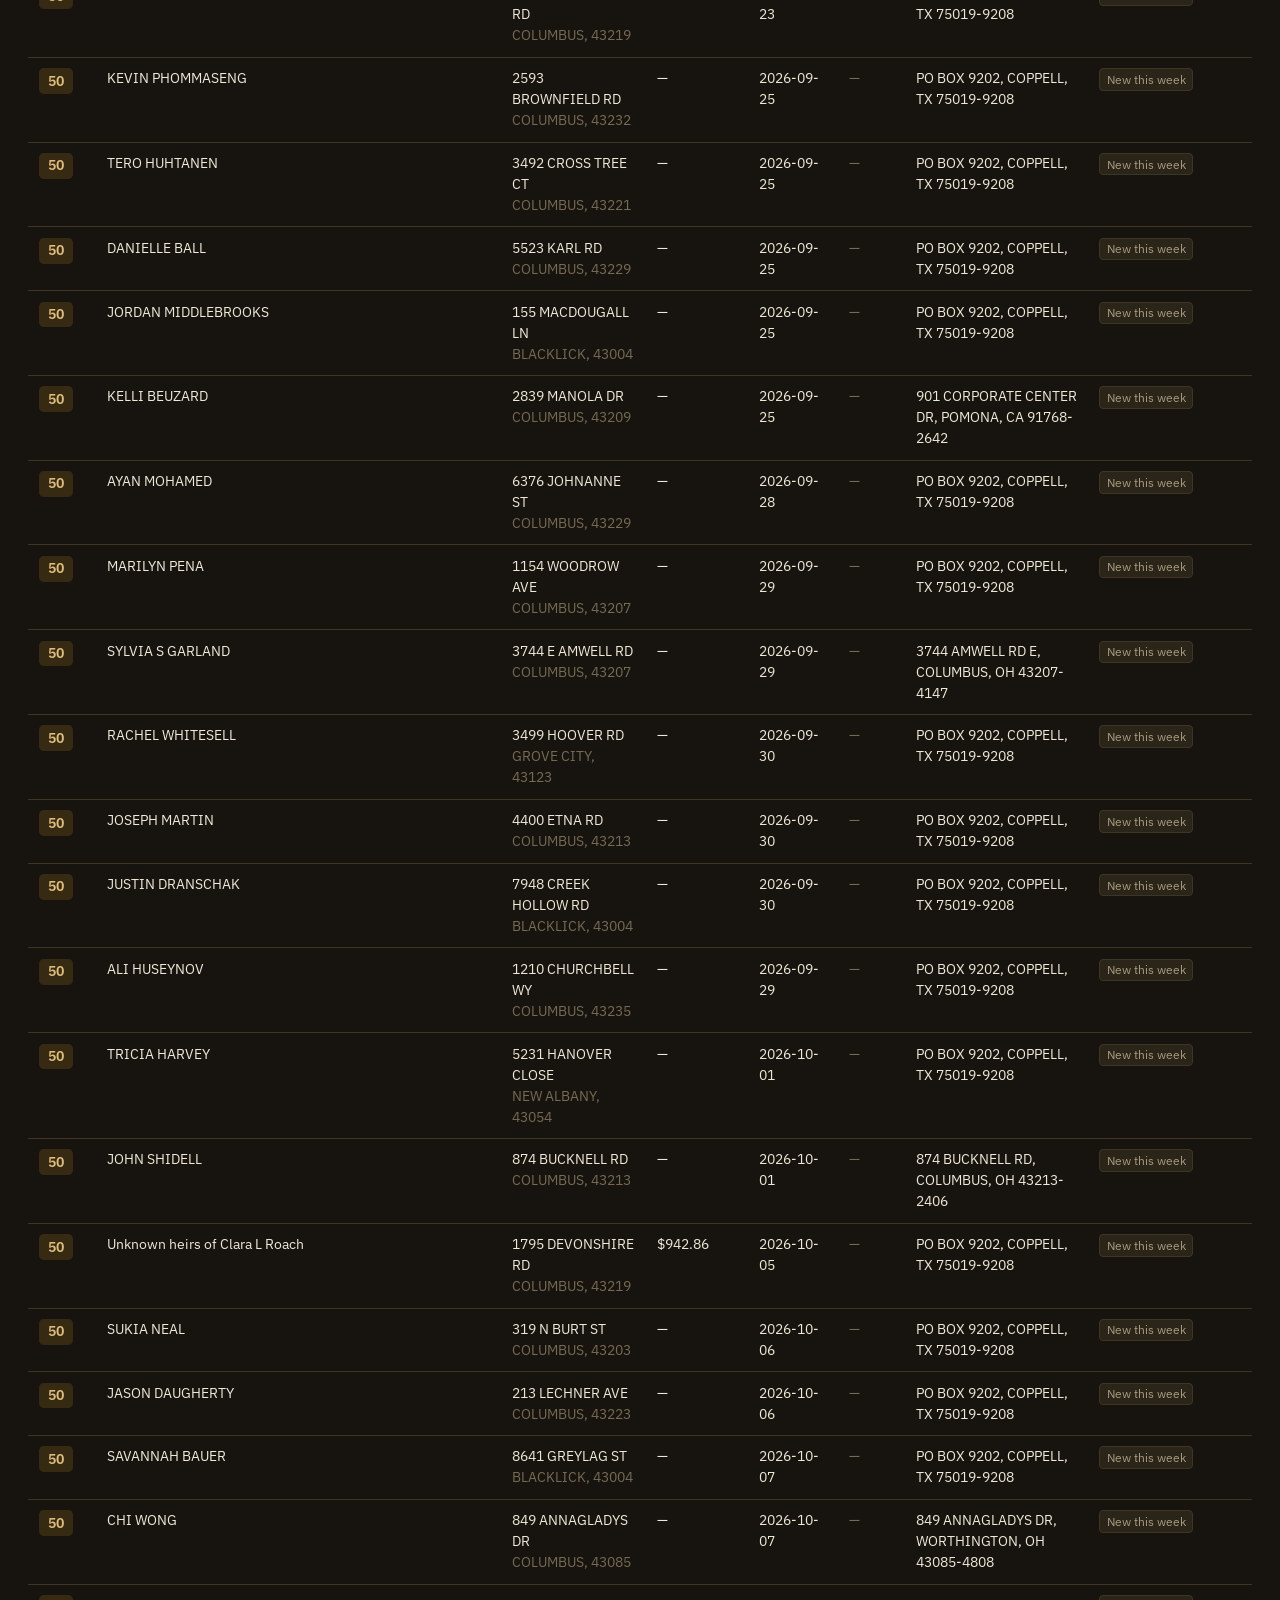
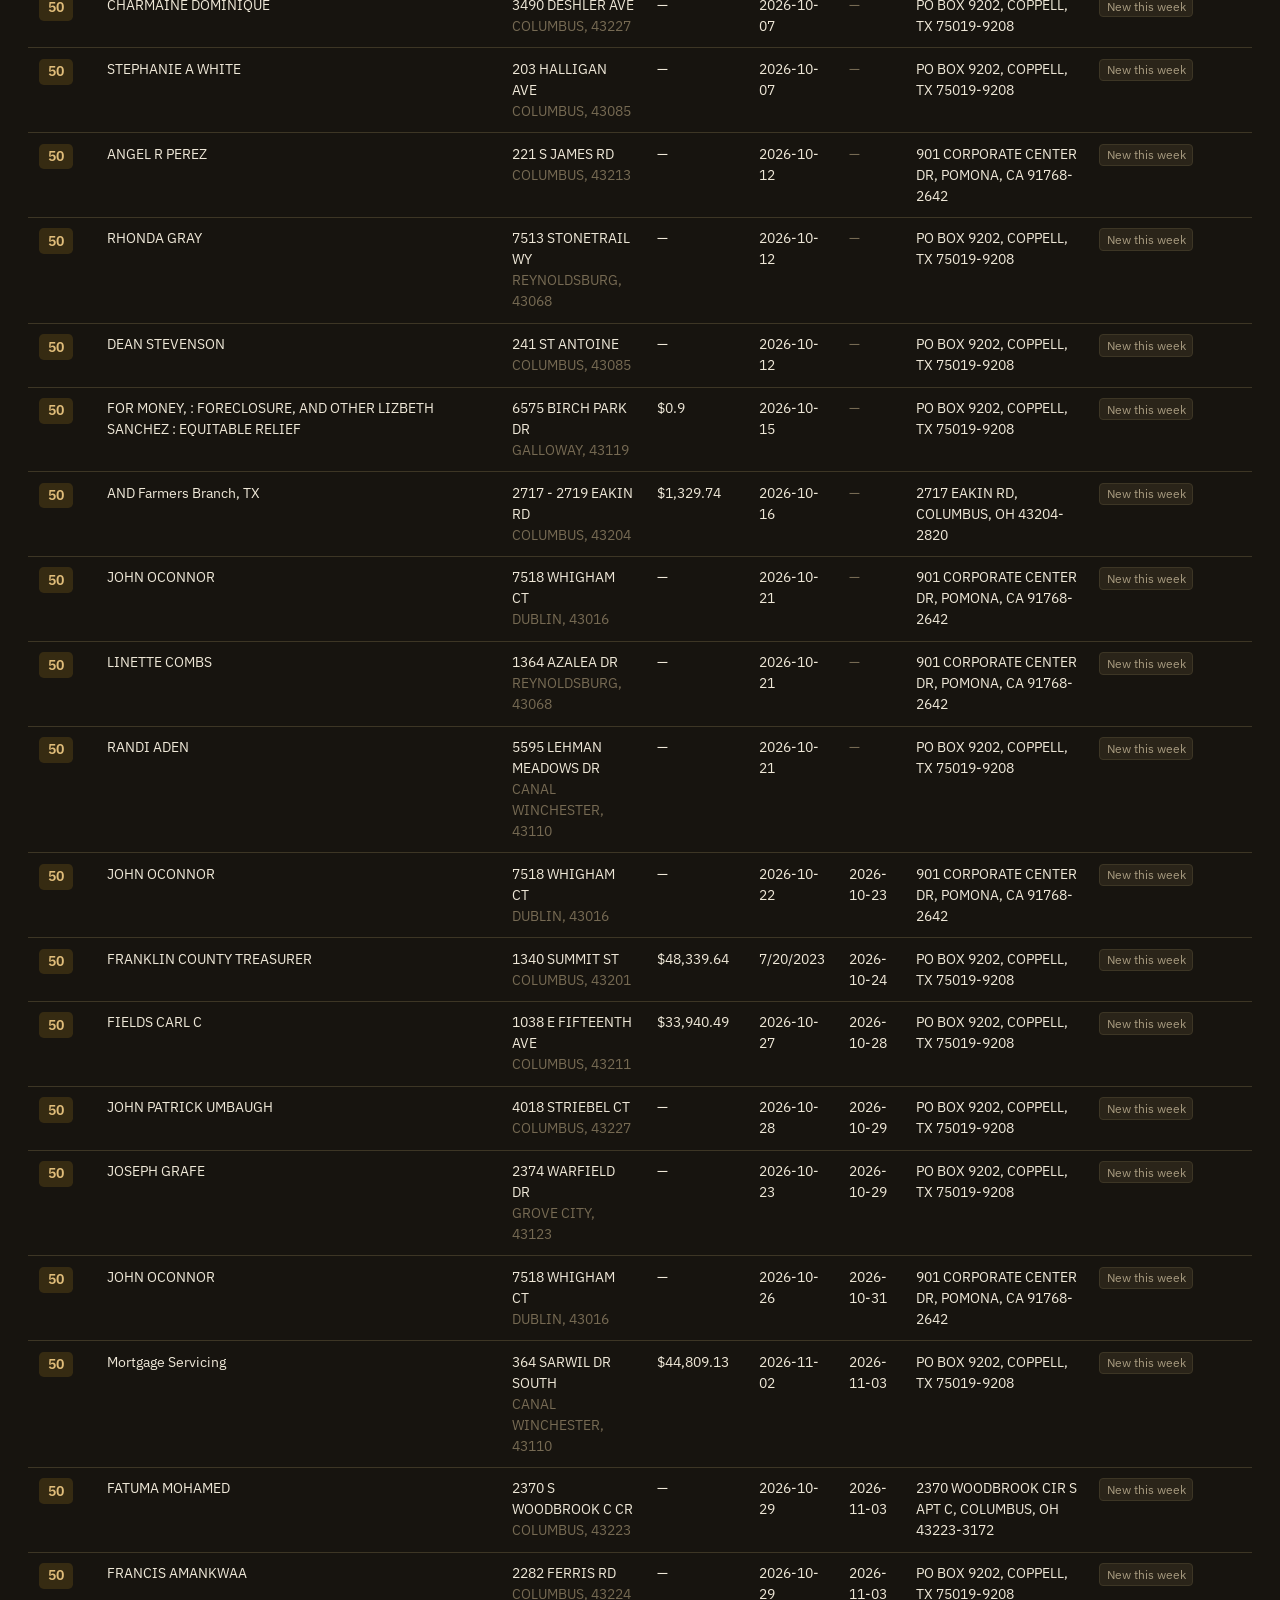
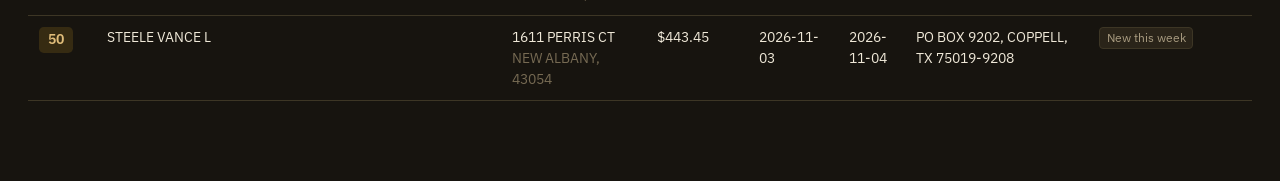
==== commit acbbca89: "Dashboard: add Franklin Excess Funds and Excess Funds (US) tabs Co-Authored-By: Claude Opus 5.5 <nor" ====
--- a/dashboard/index.html
+++ b/dashboard/index.html
@@ -540,6 +540,124 @@
         </dl>`;
     },
   },
+  {
+    key: 'excess',
+    label: 'Franklin Excess Funds',
+    dataUrl: 'https://mauricewilli572000-cloud.github.io/franklin-excess-funds/excess_funds.json',
+    tagline: "Not foreclosure filings: money the Franklin County Clerk is holding from sheriff sales that sold for more than was owed (Excess Sales Proceeds report). The former owner or their heirs can usually claim it by motion. Checked daily; cases that drop off the Clerk's list are treated as claimed.",
+    csvUrl: 'https://mauricewilli572000-cloud.github.io/franklin-excess-funds/excess_funds_ghl_export.csv',
+    // Lives in its own repo (franklin-excess-funds) and publishes excess_funds.json on its own GitHub Pages site.
+    // One record = one CASE with all of its deposits summed.
+    columns: [
+      { key: 'score', label: 'Score', sortable: true },
+      { key: 'owner', label: 'Former owner', sortable: true },
+      { key: 'prop_address', label: 'Property', sortable: false },
+      { key: 'amount', label: 'Surplus held', sortable: true },
+      { key: 'filed', label: 'Deposited', sortable: true },
+      { key: 'captured_date', label: 'Added', sortable: true },
+      { key: 'mail_address', label: 'Mailing address', sortable: false },
+      { key: 'flags', label: 'Flags', sortable: false },
+    ],
+    adapt(data) {
+      const records = (data.leads || []).map(l => ({
+        doc_num: l.case_number,
+        case_number: l.case_number,
+        doc_type: 'Excess Sales Proceeds',
+        filed: l.deposit_date,
+        captured_date: l.first_seen,
+        owner: l.owner,
+        grantee: l.plaintiff,
+        amount: l.amount,
+        legal: '',
+        prop_address: l.prop_address,
+        prop_city: l.prop_city,
+        prop_state: l.prop_state,
+        prop_zip: l.prop_zip,
+        mail_address: l.mail_address,
+        mail_city: l.mail_city,
+        mail_state: l.mail_state,
+        mail_zip: l.mail_zip,
+        flags: l.flags || [],
+        score: l.score,
+        raw: l,
+      }));
+      const total = data.total_surplus != null ? ' ($' + Number(data.total_surplus).toLocaleString() + ' held)' : '';
+      return {
+        fetched_at: data.generated_at ? data.generated_at + total : null,
+        total: data.total_leads || 0,
+        with_address: data.leads_with_mailing_address || 0,
+        new_this_run: data.new_this_run || 0,
+        records,
+      };
+    },
+    detailHTML(r) {
+      const x = r.raw;
+      const extra = Object.entries(x.extra || {});
+      return `
+        <dl class="detail-grid">
+          <div class="full"><dt>Why it scored ${r.score}</dt><dd>${esc((x.score_reasons || []).join(' · '))}</dd></div>
+          <div><dt>Case number</dt><dd class="mono">${esc(x.case_number)}</dd></div>
+          <div><dt>Surplus on deposit</dt><dd>${money(x.amount)}${x.row_count > 1 ? ` <span class="muted">(${x.row_count} deposits)</span>` : ''}</dd></div>
+          <div><dt>Plaintiff</dt><dd>${esc(x.plaintiff) || '—'}${x.tax_foreclosure ? ' <span class="muted">(tax foreclosure)</span>' : ''}</dd></div>
+          <div><dt>Owner type</dt><dd>${esc(x.owner_type) || '—'}</dd></div>
+          <div><dt>Deposited / sale date</dt><dd>${esc(x.deposit_date) || '—'} / ${esc(x.sale_date) || '—'}</dd></div>
+          <div><dt>First seen on Clerk list</dt><dd>${esc(x.first_seen) || '—'}</dd></div>
+          <div class="full"><dt>All defendants (as listed)</dt><dd>${esc(x.defendants_raw || x.caption) || '—'}</dd></div>
+          <div class="full"><dt>Property address${x.address_source ? ' <span class="muted">— ' + esc(x.address_source) + '</span>' : ''}</dt><dd>${esc(fullPropAddress(r)) || '—'}</dd></div>
+          <div class="full"><dt>Mailing address</dt><dd>${esc(fullMailAddress(r)) || '—'}</dd></div>
+          ${x.parcel_number ? `<div><dt>Parcel</dt><dd class="mono">${esc(x.parcel_number)}</dd></div>` : ''}
+          ${extra.map(([k, v]) => `<div><dt>${esc(k)}</dt><dd>${esc(v)}</dd></div>`).join('')}
+          <div class="full"><dd>
+            <a class="link" href="${esc(x.case_search_url)}" target="_blank" rel="noopener">Look up case ${esc(x.case_number)} (Clerk case search) →</a><br>
+            <a class="link" href="${esc(x.source_url)}" target="_blank" rel="noopener">Source: Clerk's Excess Sales Proceeds report →</a><br>
+            <a class="link" href="https://clerk.franklincountyohio.gov/Resources/Foreclosure-Excess-Fund-Process" target="_blank" rel="noopener">How funds are claimed (motion + hearing) →</a>
+          </dd></div>
+        </dl>`;
+    },
+  },
+  {
+    key: 'excess-national',
+    label: 'Excess Funds (US)',
+    dataUrl: 'https://mauricewilli572000-cloud.github.io/excess-funds-national/feeds/top.json',
+    tagline: "Top 1,000 foreclosure and tax-sale surplus leads nationwide, from county lists found automatically. Open the full nationwide dashboard for every state, county filters and the source list.",
+    csvUrl: 'https://mauricewilli572000-cloud.github.io/excess-funds-national/feeds/top_ghl.csv',
+    // Lives in its own repo (excess-funds-national). Full dashboard: https://mauricewilli572000-cloud.github.io/excess-funds-national/
+    columns: [
+      { key: 'score', label: 'Score', sortable: true },
+      { key: 'owner', label: 'Owner', sortable: true },
+      { key: 'prop_address', label: 'County', sortable: false },
+      { key: 'amount', label: 'Surplus', sortable: true },
+      { key: 'filed', label: 'Sale / deposit', sortable: true },
+      { key: 'captured_date', label: 'Added', sortable: true },
+      { key: 'mail_address', label: 'Mailing address', sortable: false },
+      { key: 'flags', label: 'Flags', sortable: false },
+    ],
+    adapt(data) {
+      const records = (data.leads || []).map(l => ({
+        doc_num: l.lead_id, case_number: l.case_number || l.parcel, doc_type: l.fund_type,
+        filed: l.sale_date, captured_date: l.first_seen, owner: l.owner, grantee: l.plaintiff,
+        amount: l.amount, prop_address: l.county + ', ' + l.state, prop_city: l.prop_address || '',
+        prop_state: '', prop_zip: '', mail_address: l.mail_address, mail_city: l.mail_city,
+        mail_state: l.mail_state, mail_zip: l.mail_zip, flags: l.flags || [], score: l.score, raw: l,
+      }));
+      return { fetched_at: data.generated_at, total: data.total_leads || 0,
+               with_address: data.leads_with_mailing_address || 0, new_this_run: data.new_this_run || 0, records };
+    },
+    detailHTML(r) {
+      const x = r.raw;
+      return `<dl class="detail-grid">
+        <div class="full"><dt>Why it scored ${r.score}</dt><dd>${esc((x.score_reasons || []).join(' · '))}</dd></div>
+        <div><dt>County</dt><dd>${esc(x.county)}, ${esc(x.state)}</dd></div>
+        <div><dt>Case / parcel</dt><dd class="mono">${esc(x.case_number || x.parcel) || '—'}</dd></div>
+        <div><dt>Owner type</dt><dd>${esc(x.owner_type) || '—'}</dd></div>
+        <div><dt>Surplus</dt><dd>${money(x.amount)}</dd></div>
+        <div class="full"><dt>Name(s) as listed</dt><dd>${esc(x.owner_raw) || '—'}</dd></div>
+        <div class="full"><dt>Property address</dt><dd>${esc(x.prop_address) || '—'}</dd></div>
+        <div class="full"><dd><a class="link" href="${esc(x.source_url)}" target="_blank" rel="noopener">Source list →</a> &nbsp;
+          <a class="link" href="https://mauricewilli572000-cloud.github.io/excess-funds-national/" target="_blank" rel="noopener">Full nationwide dashboard →</a></dd></div>
+      </dl>`;
+    },
+  },
 ];
 
 let ACTIVE_COUNTY = COUNTIES[0];
@@ -628,7 +746,7 @@
     const tr = document.createElement('tr');
     tr.className = 'row' + (r.doc_num === EXPANDED_DOC_NUM ? ' expanded' : '');
     const flagsHTML = (r.flags || []).map(f =>
-      `<span class="flag${/lis pendens|pre-foreclosure|probate|out-of-state|also in foreclosure/i.test(f) ? ' hot' : ''}">${esc(f)}</span>`
+      `<span class="flag${/lis pendens|pre-foreclosure|probate|out-of-state|also in foreclosure|heirs|25k/i.test(f) ? ' hot' : ''}">${esc(f)}</span>`
     ).join('');
     tr.innerHTML = ACTIVE_COUNTY.rowHTML ? ACTIVE_COUNTY.rowHTML(r, flagsHTML) : `
       <td><span class="score ${scoreClass(r.score)}">${r.score}</span></td>
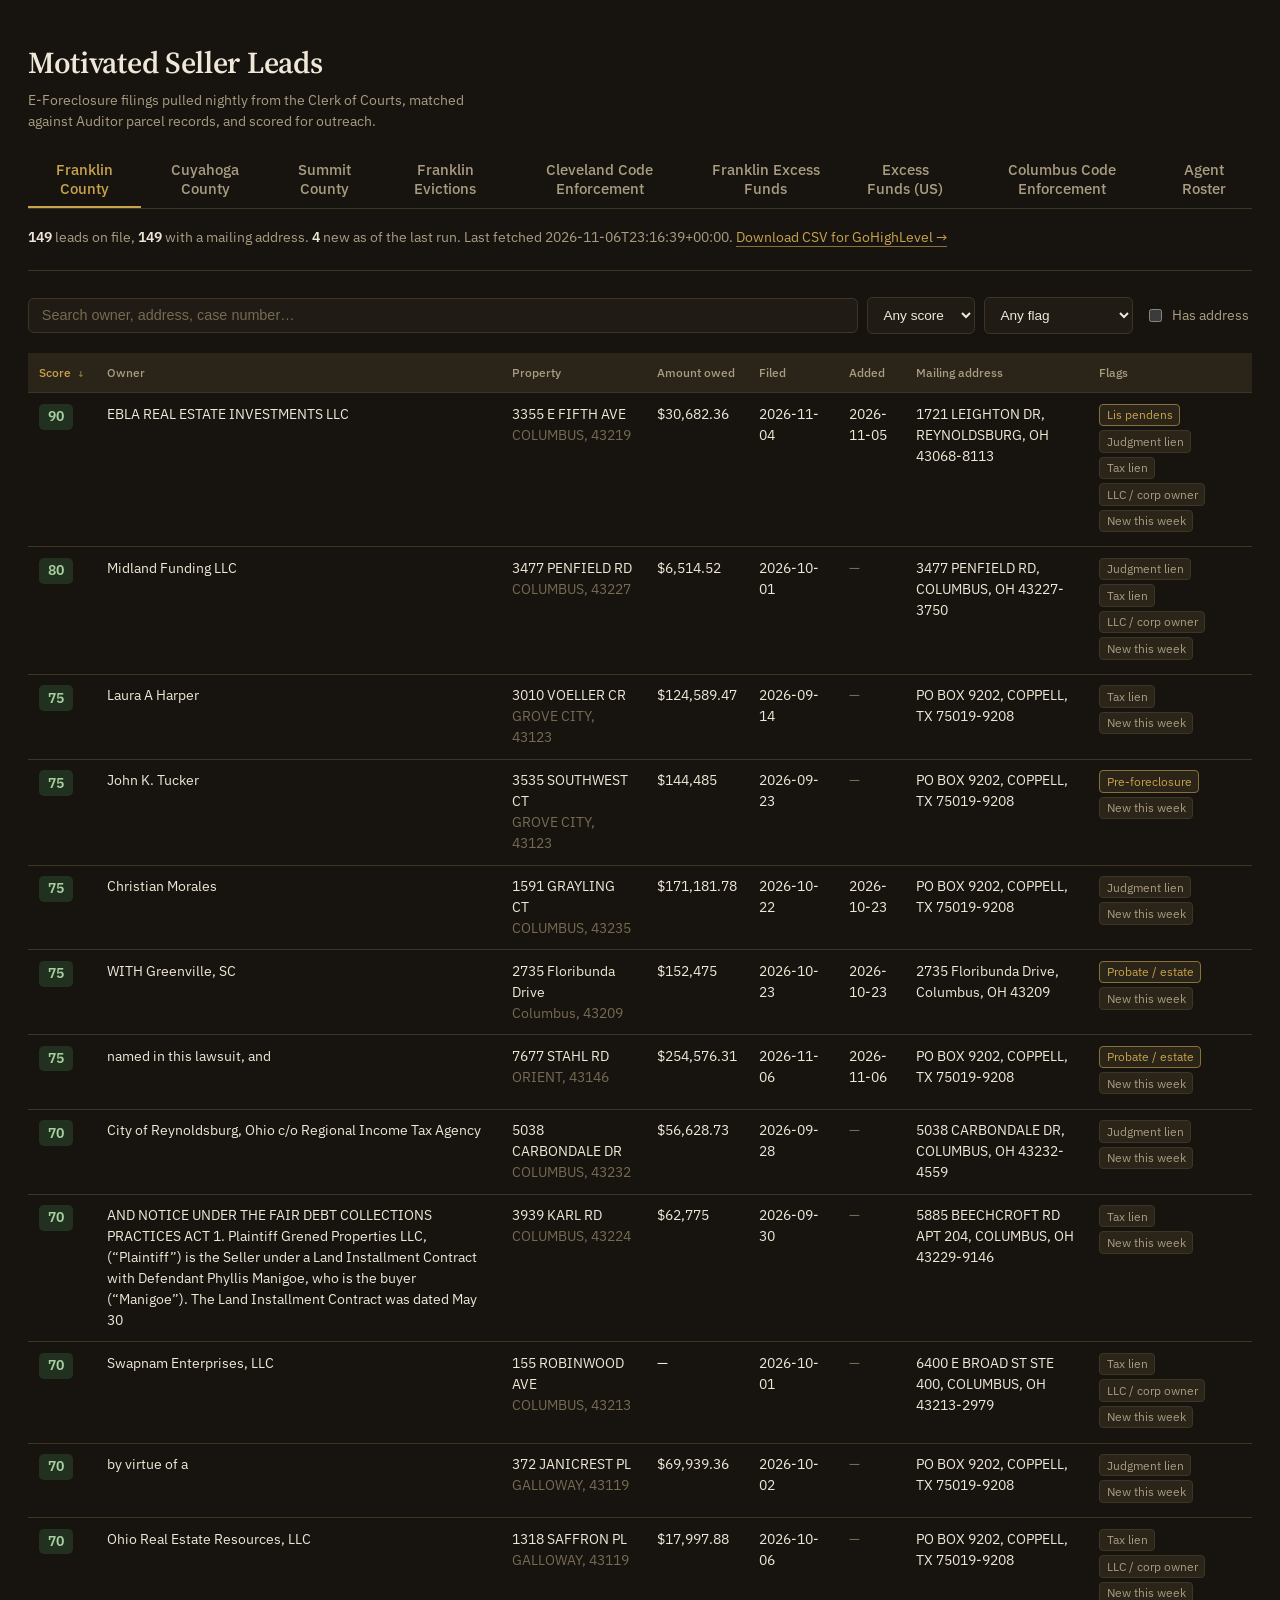
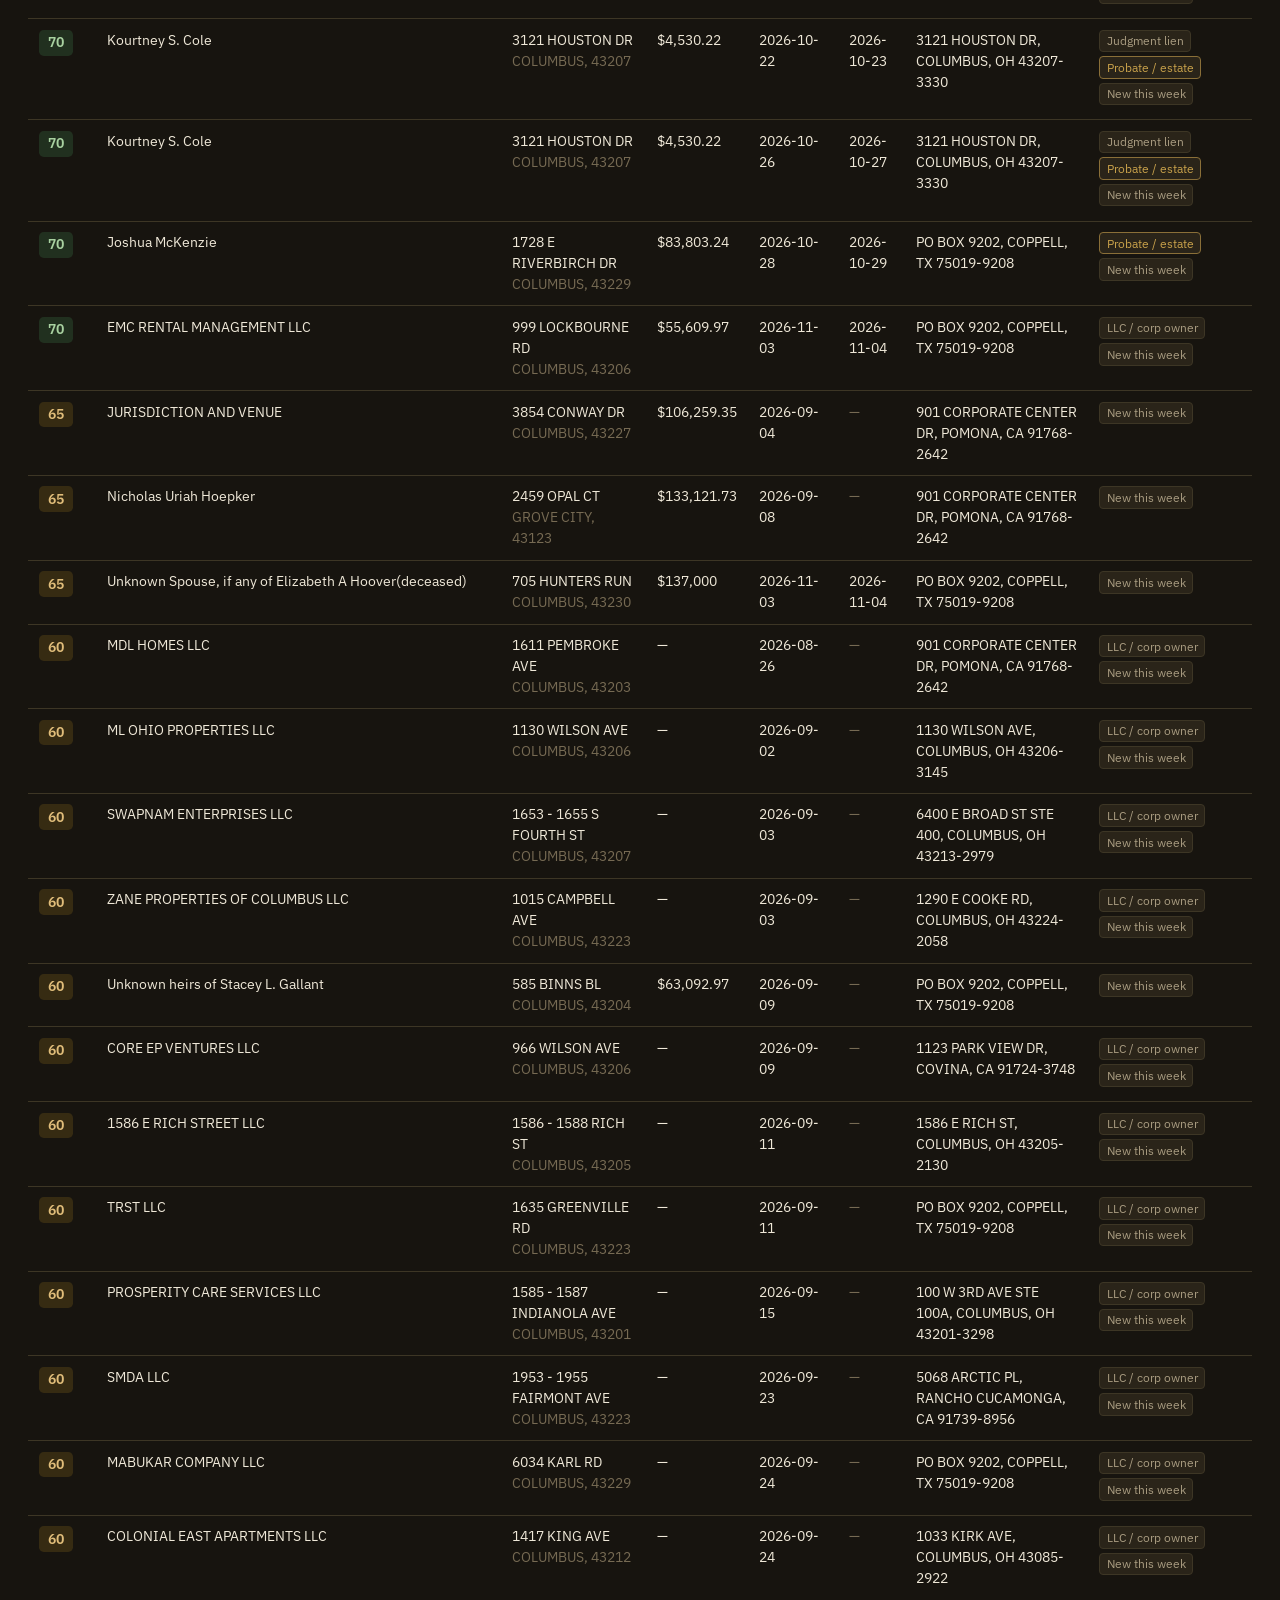
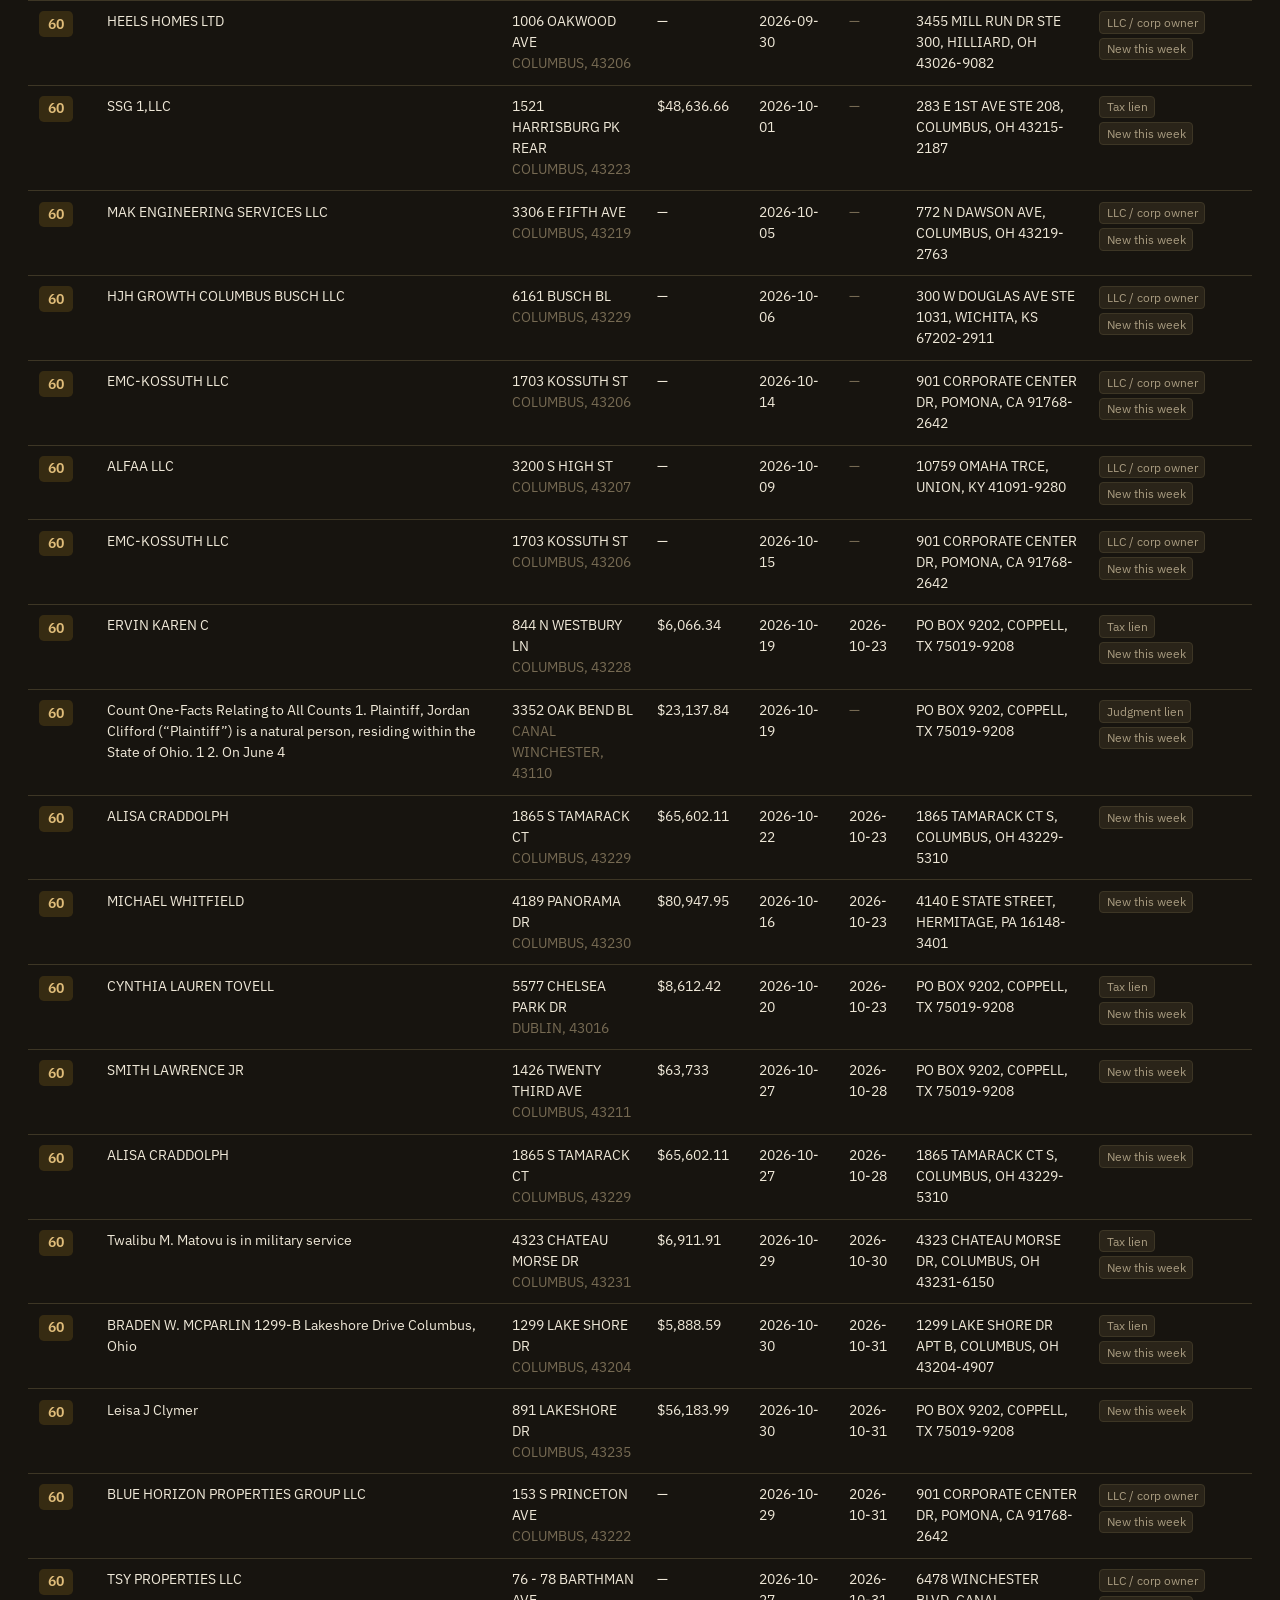
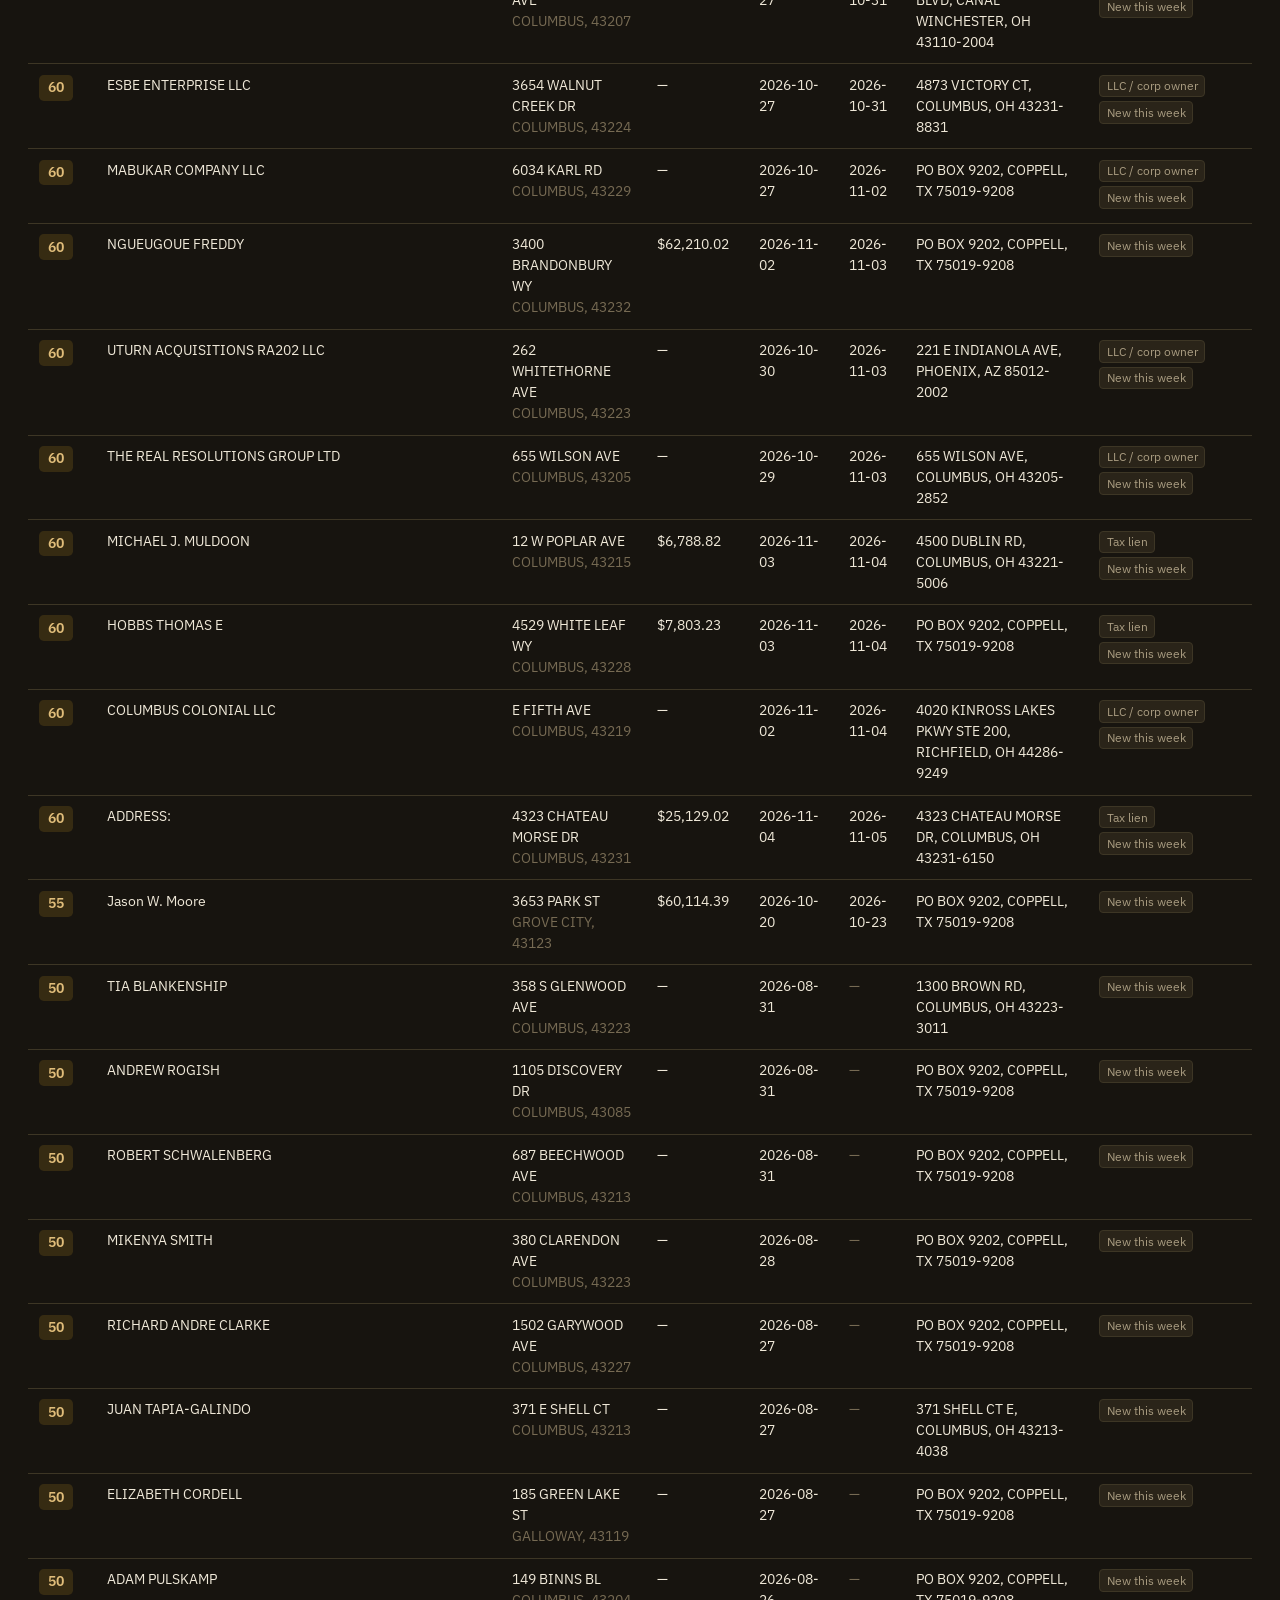
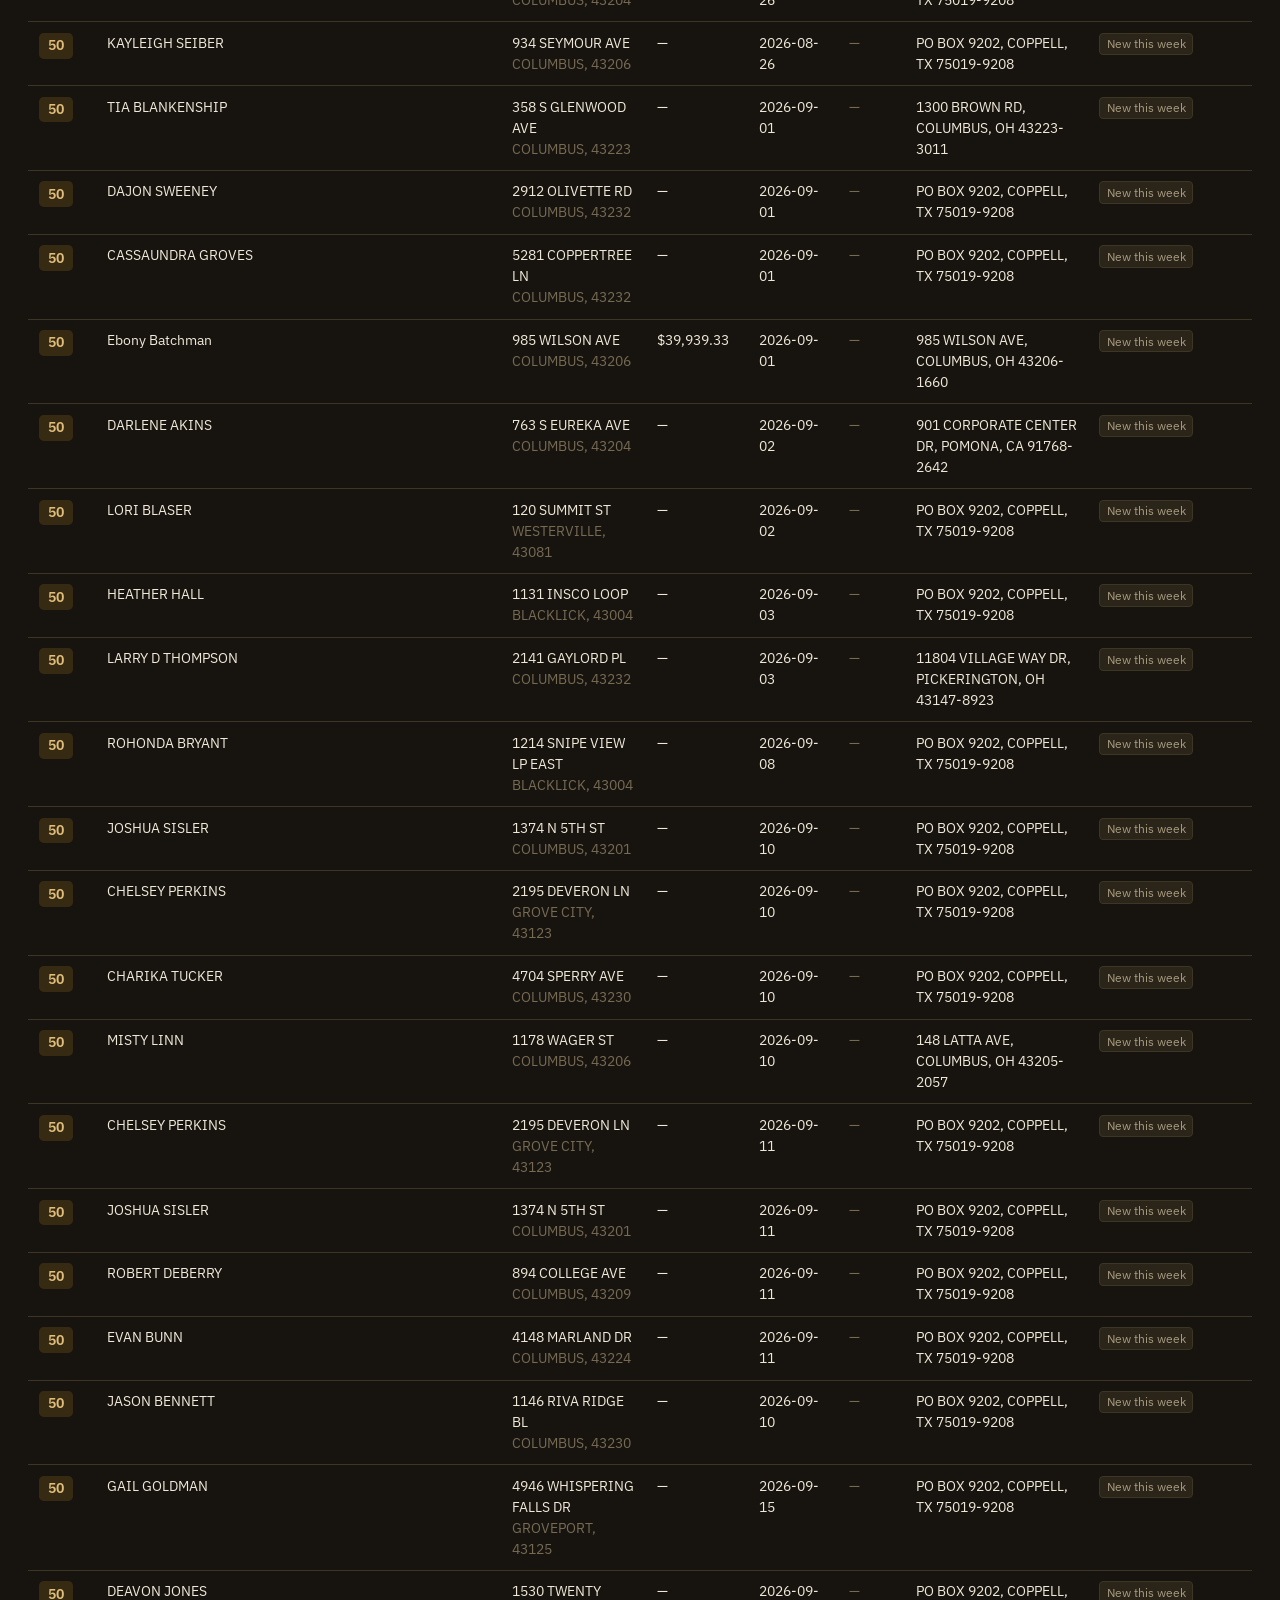
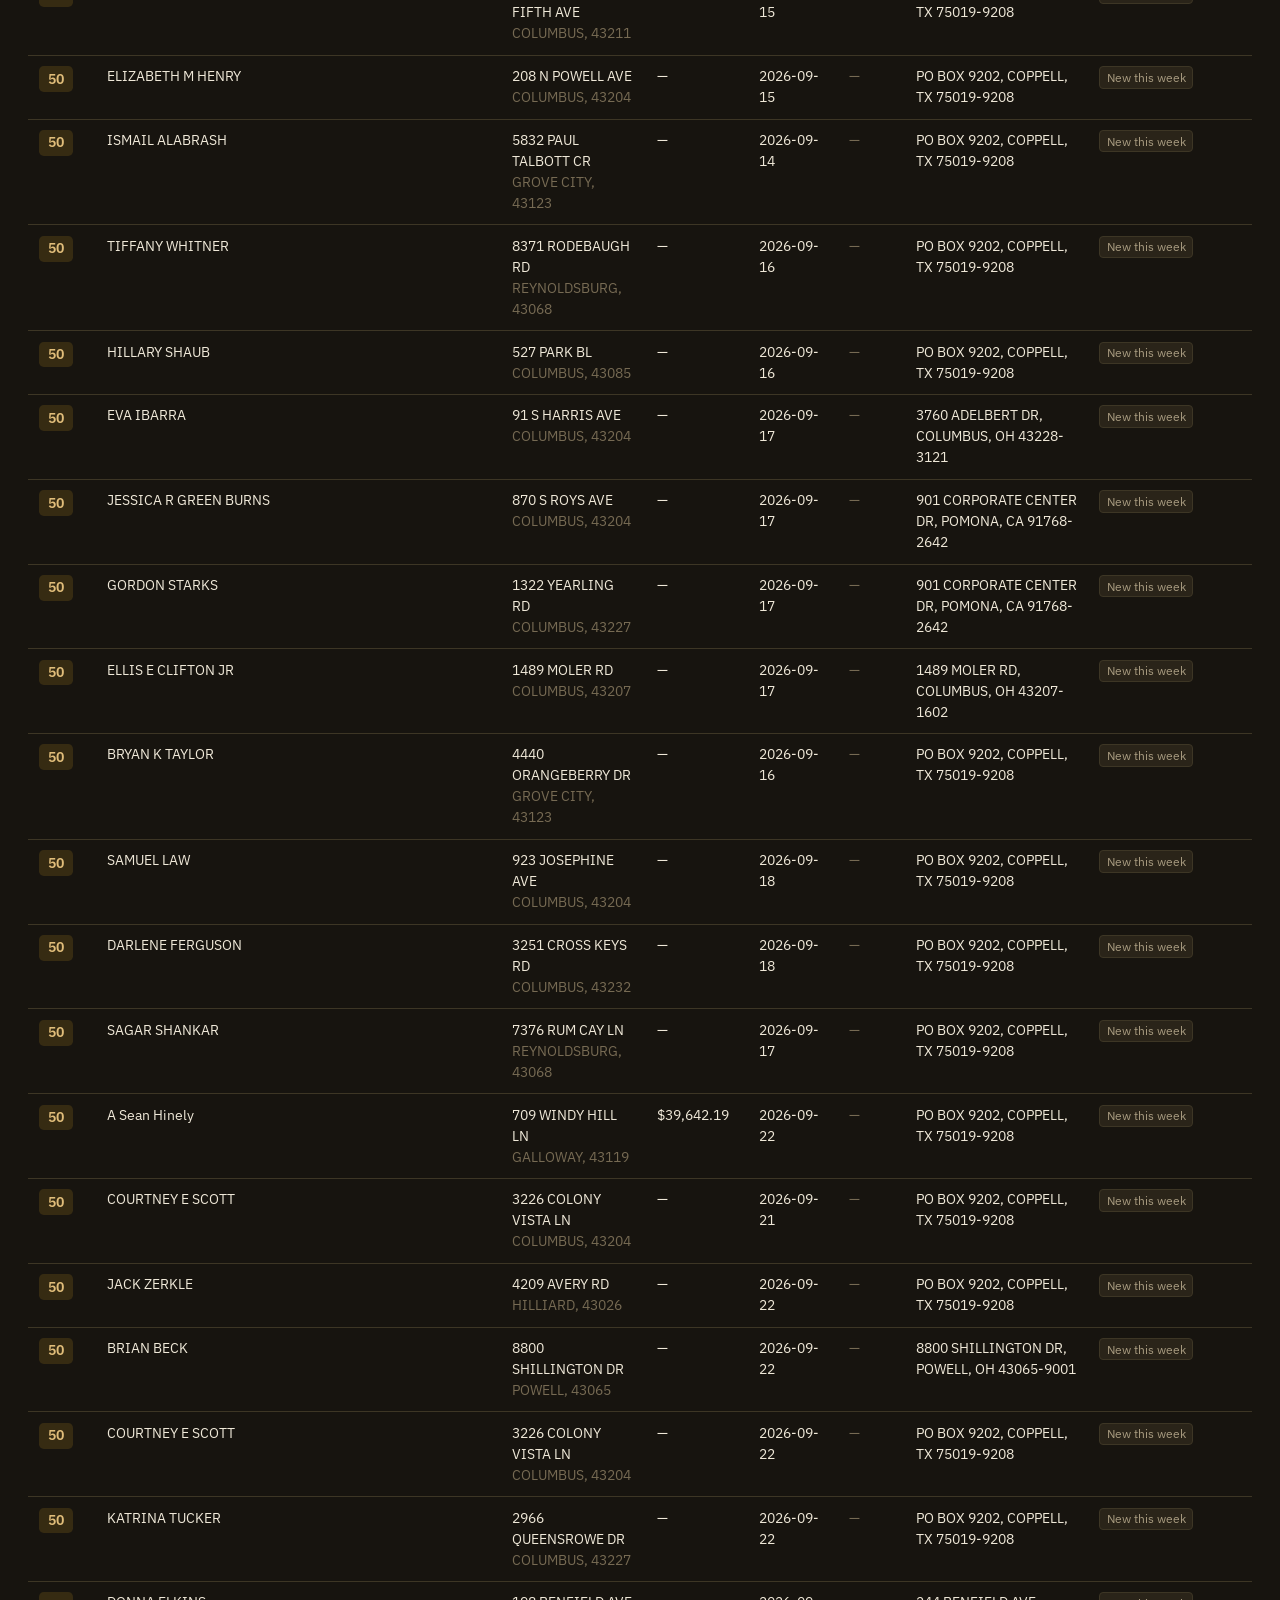
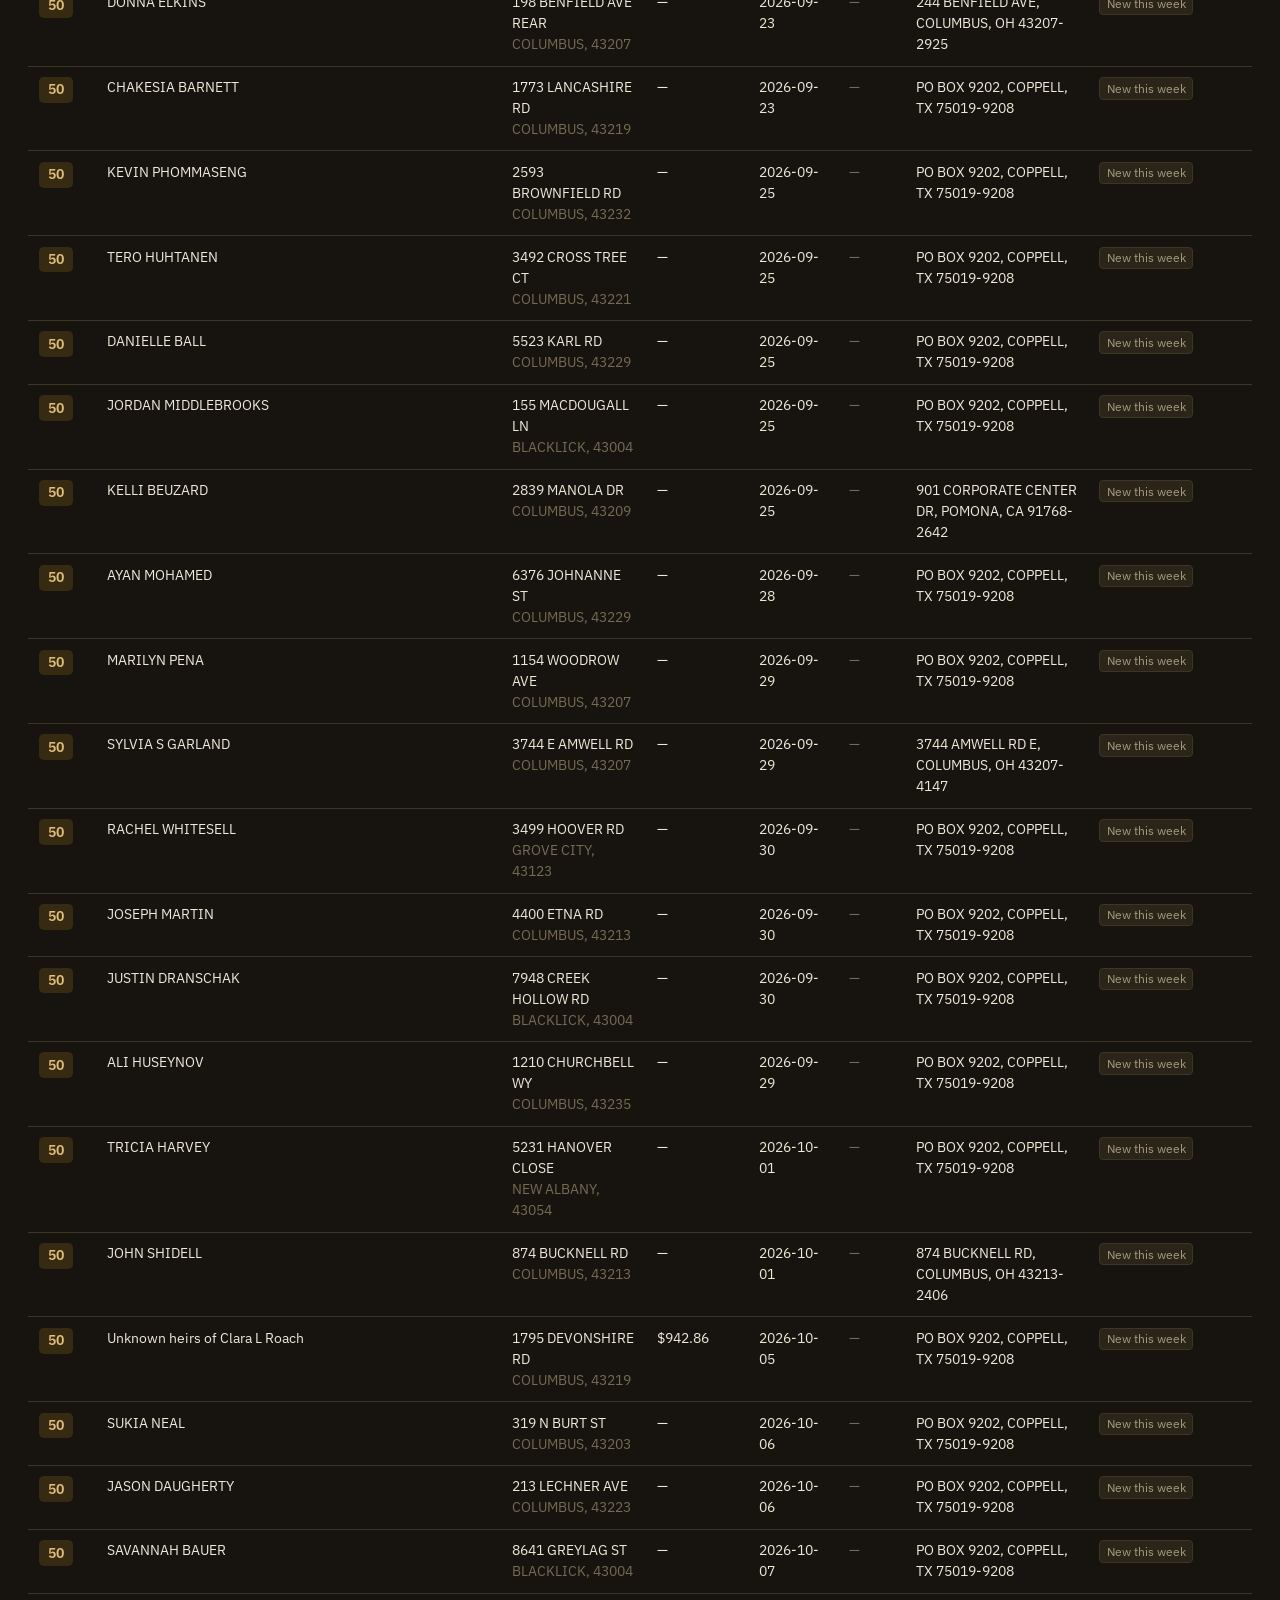
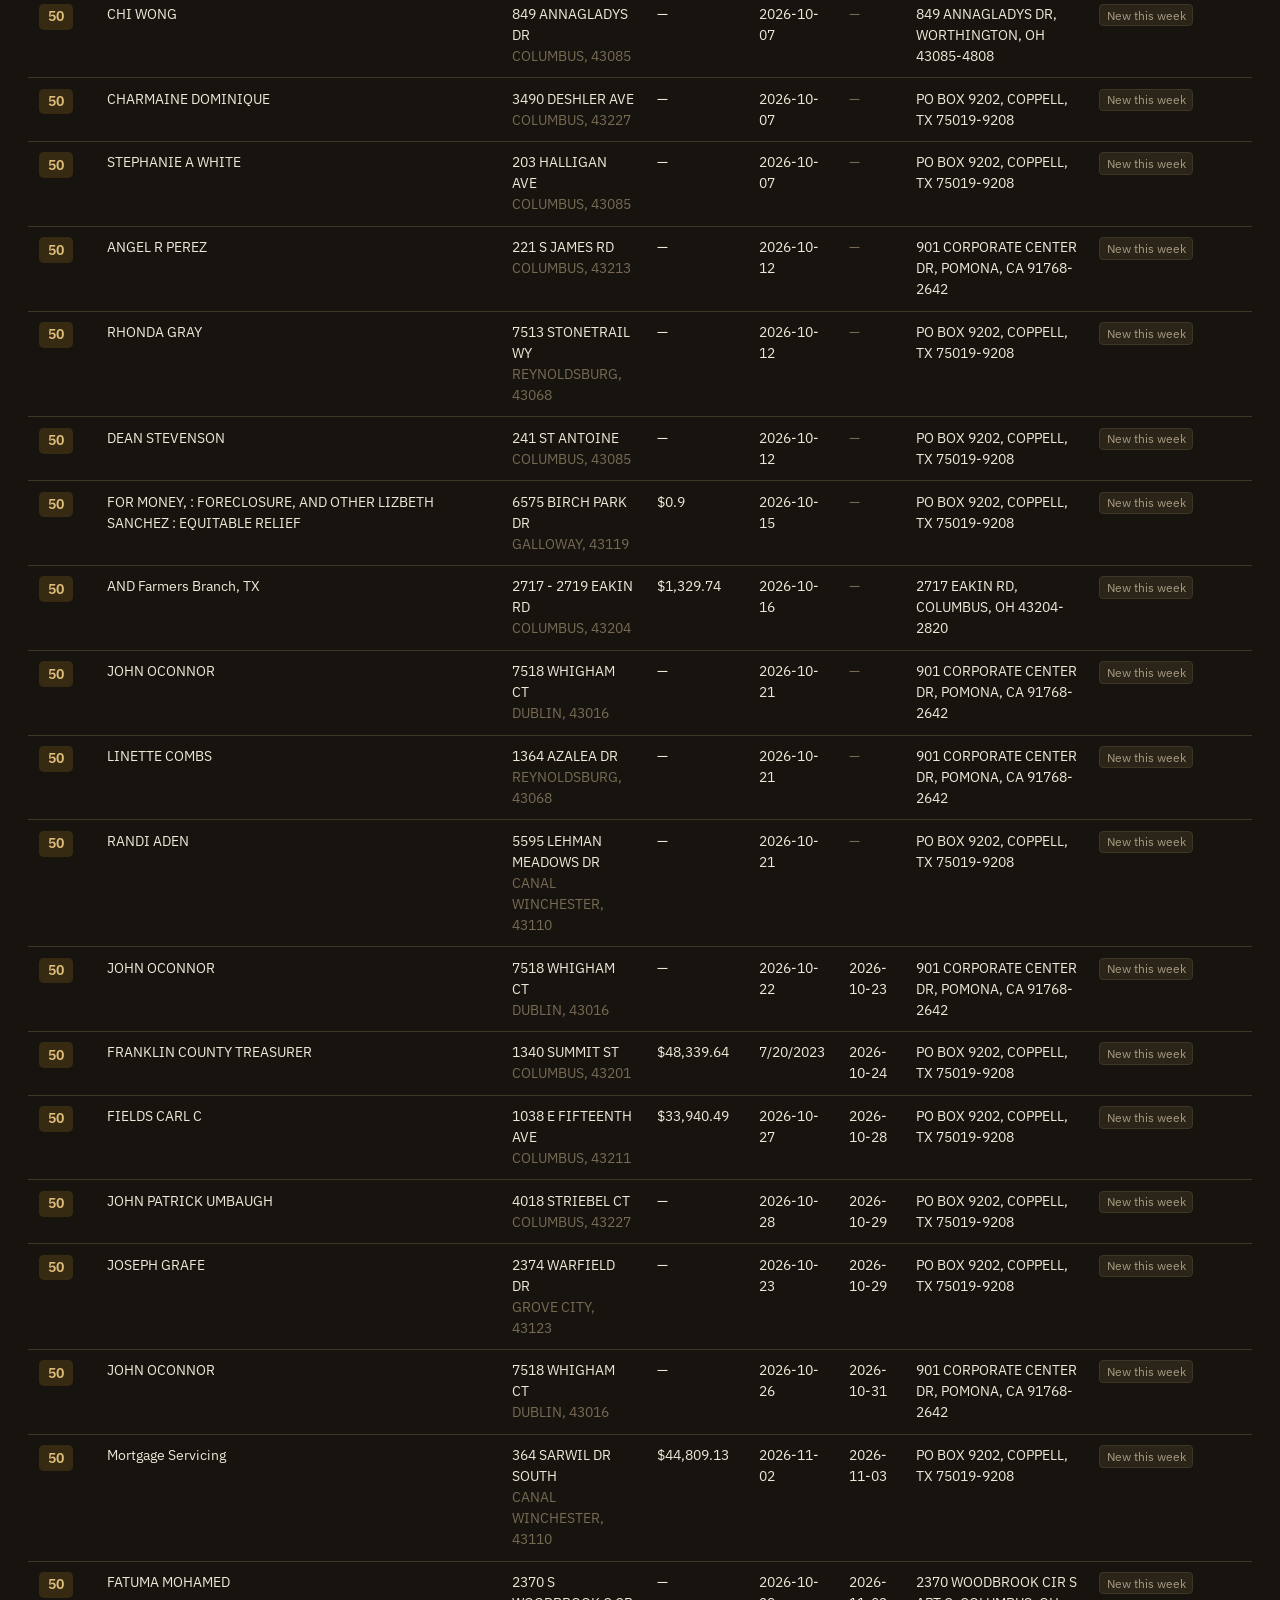
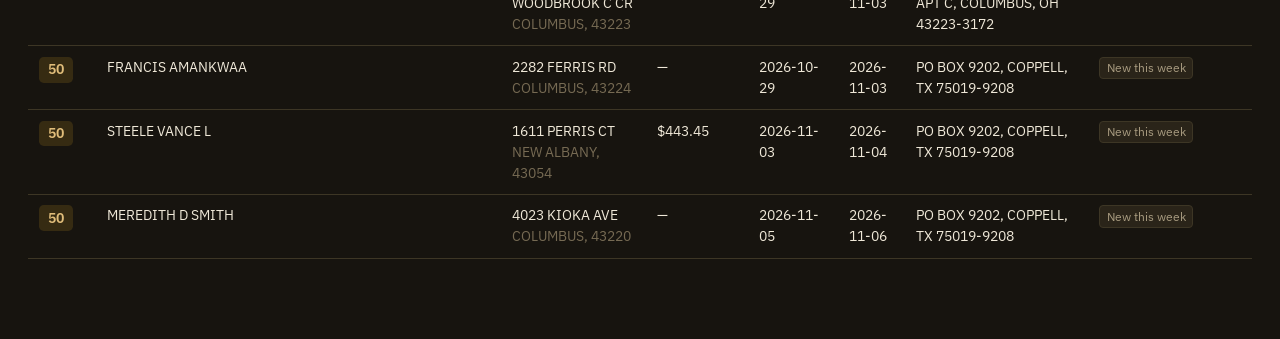
==== commit 0f0c65c4: "Dashboard: add Columbus Code Enforcement and Agent Roster tabs; retitle to Motivated Seller Leads Co" ====
--- a/dashboard/index.html
+++ b/dashboard/index.html
@@ -3,7 +3,7 @@
 <head>
 <meta charset="utf-8">
 <meta name="viewport" content="width=device-width, initial-scale=1">
-<title>Foreclosure Leads</title>
+<title>Motivated Seller Leads</title>
 <link rel="preconnect" href="https://fonts.googleapis.com">
 <link rel="preconnect" href="https://fonts.gstatic.com" crossorigin>
 <link href="https://fonts.googleapis.com/css2?family=Source+Serif+4:opsz,wght@8..60,400;8..60,600&family=IBM+Plex+Sans:wght@400;500;600&family=IBM+Plex+Mono:wght@400;500&display=swap" rel="stylesheet">
@@ -208,7 +208,7 @@
 <body>
 <div class="wrap">
   <header>
-    <h1>Foreclosure Leads</h1>
+    <h1>Motivated Seller Leads</h1>
     <p class="tagline" id="tagline">E-Foreclosure filings pulled nightly from the county Clerk of Courts, matched against parcel records, and scored for outreach.</p>
   </header>
 
@@ -658,6 +658,180 @@
       </dl>`;
     },
   },
+  {
+    key: 'columbus',
+    label: 'Columbus Code Enforcement',
+    dataUrl: 'https://mauricewilli572000-cloud.github.io/columbus-code-enforcement/code_enforcement.json',
+    tagline: "Not foreclosures: open City of Columbus code enforcement cases (vacant structures, exterior violations, overgrowth, repeat offenders) from the Accela permits portal, matched to Franklin County Auditor owner and mailing records and scored for outreach. Only active cases; apartments/units and noise complaints are excluded.",
+    csvUrl: 'https://raw.githubusercontent.com/mauricewilli572000-cloud/columbus-code-enforcement/main/data/ghl_code_enforcement.csv',
+    // Lives in its own repo (columbus-code-enforcement) and publishes docs/code_enforcement.json on its own GitHub Pages site.
+    // One record = one open enforcement CASE.
+    columns: [
+      { key: 'score', label: 'Score', sortable: true },
+      { key: 'owner', label: 'Owner', sortable: true },
+      { key: 'prop_address', label: 'Property', sortable: false },
+      { key: 'repeat', label: 'Repeat cases', sortable: true },
+      { key: 'filed', label: 'Opened', sortable: true },
+      { key: 'captured_date', label: 'Added', sortable: true },
+      { key: 'mail_address', label: 'Mailing address', sortable: false },
+      { key: 'flags', label: 'Flags', sortable: false },
+    ],
+    adapt(data) {
+      const records = (data.leads || []).map(l => {
+        const flags = (l.lead_tags || '').split(',').map(t => t.trim()).filter(Boolean)
+          .filter(t => t !== 'open' && !/^repeat-\d+$/.test(t))
+          .map(t => ({ absentee: 'Absentee owner', 'exterior-violation': 'Exterior violation' }[t] || (t.charAt(0).toUpperCase() + t.slice(1))));
+        if (l.repeat_violations > 1) flags.push(`${l.repeat_violations} cases at address`);
+        if (l.foreclosure_match) flags.push('Also in foreclosure');
+        if (l.mailing_state && l.mailing_state !== 'OH') flags.push('Out-of-state owner');
+        return {
+          doc_num: l.case_number,
+          case_number: l.case_number,
+          doc_type: l.record_type,
+          filed: l.filing_date,
+          captured_date: l.date_added,
+          owner: l.owner_name,
+          grantee: '',
+          prop_address: l.property_address,
+          prop_city: l.property_city,
+          prop_state: l.property_state,
+          prop_zip: l.property_zip,
+          mail_address: l.mailing_address,
+          mail_city: l.mailing_city,
+          mail_state: l.mailing_state,
+          mail_zip: l.mailing_zip,
+          flags,
+          score: l.lead_score,
+          repeat: l.repeat_violations || 0,
+          raw: l,
+        };
+      });
+      return {
+        fetched_at: data.updated,
+        total: data.count || records.length,
+        with_address: records.filter(r => r.mail_address).length,
+        new_this_run: records.filter(r => r.captured_date && data.updated && r.captured_date === String(data.updated).slice(0, 10)).length,
+        records,
+      };
+    },
+    rowHTML(r, flagsHTML) {
+      return `
+        <td><span class="score ${scoreClass(r.score)}">${r.score}</span></td>
+        <td>${esc(r.owner) || '<span class="muted">not matched</span>'}</td>
+        <td>${esc(r.prop_address) || '—'}<br><span class="muted">${esc(r.prop_city || 'Columbus')}${r.prop_zip ? ', ' + esc(r.prop_zip) : ''}</span></td>
+        <td>${r.repeat || '—'}</td>
+        <td>${esc(r.filed) || '—'}</td>
+        <td>${esc(r.captured_date) || '—'}</td>
+        <td>${esc(fullMailAddress(r)) || '<span class="muted">not on file</span>'}</td>
+        <td>${flagsHTML}</td>`;
+    },
+    detailHTML(r) {
+      const x = r.raw;
+      return `
+        <dl class="detail-grid">
+          <div class="full"><dt>Case type</dt><dd>${esc(x.record_type) || '—'} <span class="muted">(${esc(x.record_status) || '—'})</span></dd></div>
+          <div class="full"><dt>Inspector's description</dt><dd>${esc(x.description) || '—'}</dd></div>
+          <div><dt>Case number</dt><dd class="mono">${esc(x.case_number)}</dd></div>
+          <div><dt>Opened</dt><dd>${esc(x.filing_date) || '—'}</dd></div>
+          <div><dt>Cases at this address</dt><dd>${x.repeat_violations || 1}</dd></div>
+          <div><dt>Absentee owner</dt><dd>${x.absentee_owner ? 'Yes' : 'No'}</dd></div>
+          <div><dt>Last sale</dt><dd>${esc(x.last_sale_date) || '—'}${x.last_sale_price && x.last_sale_price !== '0' ? ' · ' + money(Number(x.last_sale_price)) : ''}</dd></div>
+          <div><dt>Year built / land use</dt><dd>${esc(x.year_built) || '—'} / ${esc(x.land_use) || '—'}${x.homestead ? ' · homestead' : ''}</dd></div>
+          ${x.foreclosure_match ? `<div class="full"><dt>Foreclosure match</dt><dd>${esc(x.foreclosure_match)} ${esc(x.foreclosure_case_number)}</dd></div>` : ''}
+          <div class="full"><dt>Property address</dt><dd>${esc(fullPropAddress(r)) || '—'}</dd></div>
+          <div class="full"><dt>Mailing address</dt><dd>${esc(fullMailAddress(r)) || '—'}</dd></div>
+          <div class="full"><dd><a class="link" href="${esc(x.source_url)}" target="_blank" rel="noopener">Open case on the Columbus permits portal →</a></dd></div>
+        </dl>`;
+    },
+  },
+  {
+    key: 'agents',
+    label: 'Agent Roster',
+    dataUrl: 'https://mauricewilli572000-cloud.github.io/agent-roster-scraper/data/records.json',
+    tagline: "Not property leads: licensed real estate agents in Franklin, Cuyahoga, Summit and Hamilton counties, with direct phone numbers where found, ranked by how many distressed, well-under-market or stale (120+ days) listings they currently have. Use for off-market outreach.",
+    csvUrl: 'https://raw.githubusercontent.com/mauricewilli572000-cloud/agent-roster-scraper/main/exports/ghl_distressed_agents.csv',
+    // Lives in its own repo (agent-roster-scraper) and publishes docs/data/records.json on its own GitHub Pages site.
+    // One record = one AGENT. Its own dashboard: https://mauricewilli572000-cloud.github.io/agent-roster-scraper/
+    columns: [
+      { key: 'score', label: 'Distress score', sortable: true },
+      { key: 'owner', label: 'Agent', sortable: true },
+      { key: 'prop_address', label: 'Brokerage', sortable: false },
+      { key: 'flagged', label: 'Flagged listings', sortable: true },
+      { key: 'county', label: 'County', sortable: true },
+      { key: 'captured_date', label: 'Added', sortable: true },
+      { key: 'mail_address', label: 'Phone / email', sortable: false },
+      { key: 'flags', label: 'Flags', sortable: false },
+    ],
+    adapt(data) {
+      const list = Array.isArray(data) ? data : (data.records || data.agents || []);
+      const records = list.map(a => {
+        const flags = [];
+        if (a.distressed_listings) flags.push(`${a.distressed_listings} distressed`);
+        if (a.under_market_listings) flags.push(`${a.under_market_listings} under market`);
+        if (a.stale_listings) flags.push(`${a.stale_listings} stale 120d+`);
+        if (a.new_listings) flags.push(`${a.new_listings} new`);
+        if (a.lead_match_listings) flags.push('Also in foreclosure');
+        if (a.phone) flags.push('Has phone');
+        if (a.license_check && a.license_check !== 'ok' && a.license_check !== 'verified') flags.push('License: ' + a.license_check);
+        return {
+          doc_num: a.id || a.license_number || a.name,
+          case_number: a.license_number || '',
+          doc_type: a.license_type || 'Agent',
+          filed: a.last_listing || '',
+          captured_date: a.first_seen || '',
+          owner: a.name,
+          grantee: '',
+          prop_address: a.brokerage || '',
+          prop_city: a.city || '', prop_state: a.state || '', prop_zip: a.zip || '',
+          mail_address: [a.phone, a.email].filter(Boolean).join(' · '),
+          mail_city: '', mail_state: '', mail_zip: '',
+          county: a.county || '',
+          flagged: a.flagged_listings || 0,
+          flags,
+          score: Math.round(a.distress_score || 0),
+          raw: a,
+        };
+      });
+      // records.json is a bare list (the timestamp lives in meta.json), so use the newest last_seen
+      const seen = list.map(a => a.last_seen || a.first_seen || '').filter(Boolean).sort();
+      return {
+        fetched_at: (data && data.generated_at) || seen[seen.length - 1] || (records.length ? 'see agent dashboard' : null),
+        total: records.length,
+        with_address: records.filter(r => r.raw.phone).length,
+        new_this_run: 0,
+        records,
+      };
+    },
+    rowHTML(r, flagsHTML) {
+      const x = r.raw;
+      return `
+        <td><span class="score ${scoreClass(r.score)}">${r.score}</span></td>
+        <td>${esc(r.owner) || '—'}<br><span class="muted">${esc(x.license_type) || ''}</span></td>
+        <td>${esc(r.prop_address) || '<span class="muted">—</span>'}${x.city ? `<br><span class="muted">${esc(x.city)}</span>` : ''}</td>
+        <td>${r.flagged || '—'}</td>
+        <td>${esc(r.county) || '—'}</td>
+        <td>${esc(r.captured_date) || '—'}</td>
+        <td>${x.phone ? `<a class="link" href="tel:${esc(x.phone)}">${esc(x.phone)}</a>` : '<span class="muted">no phone</span>'}${x.email ? `<br><span class="muted">${esc(x.email)}</span>` : ''}</td>
+        <td>${flagsHTML}</td>`;
+    },
+    detailHTML(r) {
+      const x = r.raw;
+      return `
+        <dl class="detail-grid">
+          <div><dt>License</dt><dd class="mono">${esc(x.license_number) || '—'}</dd></div>
+          <div><dt>Type / expires</dt><dd>${esc(x.license_type) || '—'} / ${esc(x.license_expires || x.expiration) || '—'}</dd></div>
+          <div><dt>License check</dt><dd>${esc(x.license_check) || '—'}</dd></div>
+          <div><dt>Brokerage (license record)</dt><dd>${esc(x.license_brokerage || x.brokerage) || '—'}</dd></div>
+          <div><dt>Phone (source)</dt><dd>${esc(x.phone) || '—'} <span class="muted">${esc(x.phone_source) || ''}</span></dd></div>
+          <div><dt>Email</dt><dd>${esc(x.email) || '—'}</dd></div>
+          <div><dt>Listings: flagged / distressed / under market / stale / new</dt>
+            <dd>${x.flagged_listings || 0} / ${x.distressed_listings || 0} / ${x.under_market_listings || 0} / ${x.stale_listings || 0} / ${x.new_listings || 0}</dd></div>
+          <div><dt>Last flagged listing</dt><dd>${esc(x.last_listing) || '—'}</dd></div>
+          <div><dt>First / last seen</dt><dd>${esc(x.first_seen) || '—'} / ${esc(x.last_seen) || '—'}</dd></div>
+          <div class="full"><dd><a class="link" href="https://mauricewilli572000-cloud.github.io/agent-roster-scraper/" target="_blank" rel="noopener">Open the full agent roster dashboard →</a></dd></div>
+        </dl>`;
+    },
+  },
 ];
 
 let ACTIVE_COUNTY = COUNTIES[0];
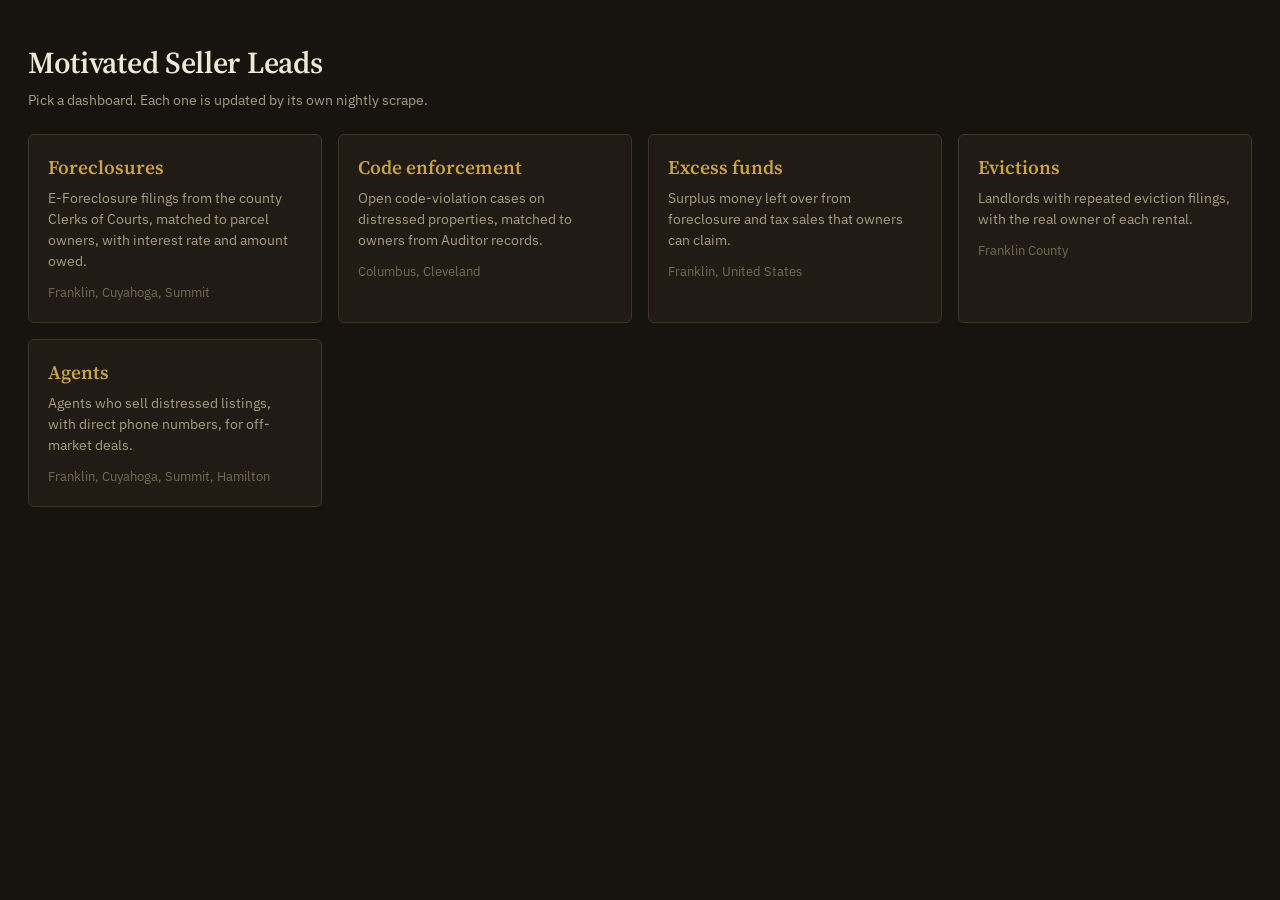
==== commit a2d40673: "Split the combined dashboard into separate dashboards; highlight low interest rates" ====
--- a/dashboard/index.html
+++ b/dashboard/index.html
@@ -7,1069 +7,25 @@
 <link rel="preconnect" href="https://fonts.googleapis.com">
 <link rel="preconnect" href="https://fonts.gstatic.com" crossorigin>
 <link href="https://fonts.googleapis.com/css2?family=Source+Serif+4:opsz,wght@8..60,400;8..60,600&family=IBM+Plex+Sans:wght@400;500;600&family=IBM+Plex+Mono:wght@400;500&display=swap" rel="stylesheet">
-<style>
-  :root {
-    --bg: #17140f;
-    --panel: #201b14;
-    --panel-2: #2a2419;
-    --border: #3d3625;
-    --ink: #efe8d8;
-    --ink-dim: #a99c81;
-    --ink-faint: #766a53;
-    --gold: #c9a24b;
-    --gold-dim: #8a6f38;
-    --good-bg: #21301f; --good-fg: #a8d1a0;
-    --warn-bg: #362b12; --warn-fg: #e0bd7a;
-    --bad-bg: #331c17;  --bad-fg: #e0a89c;
-    color-scheme: dark;
-  }
-  * { box-sizing: border-box; }
-  body {
-    margin: 0;
-    background: var(--bg);
-    color: var(--ink);
-    font-family: 'IBM Plex Sans', -apple-system, Segoe UI, Roboto, sans-serif;
-    font-size: 14px;
-    line-height: 1.5;
-  }
-  .wrap { max-width: 1320px; margin: 0 auto; padding: 2.5rem 1.75rem 5rem; }
-
-  header h1 {
-    font-family: 'Source Serif 4', Georgia, serif;
-    font-weight: 600;
-    font-size: 1.9rem;
-    margin: 0 0 .3rem;
-    letter-spacing: -0.01em;
-  }
-  header p.tagline {
-    color: var(--ink-dim);
-    margin: 0 0 1.1rem;
-    max-width: 60ch;
-  }
-  .stats {
-    color: var(--ink-dim);
-    font-size: .88rem;
-    margin: 0 0 1.6rem;
-    padding-bottom: 1.4rem;
-    border-bottom: 1px solid var(--border);
-  }
-  .stats strong { color: var(--ink); font-weight: 600; }
-  .stats a { color: var(--gold); text-decoration: none; border-bottom: 1px solid var(--gold-dim); }
-  .stats a:hover { color: var(--ink); }
-
-  .toolbar {
-    display: flex;
-    flex-wrap: wrap;
-    gap: .6rem;
-    align-items: center;
-    margin-bottom: 1.2rem;
-  }
-  .toolbar input[type="search"] {
-    flex: 1 1 16rem;
-    background: var(--panel);
-    border: 1px solid var(--border);
-    color: var(--ink);
-    padding: .55rem .8rem;
-    border-radius: .35rem;
-    font-size: .9rem;
-  }
-  .toolbar input[type="search"]::placeholder { color: var(--ink-faint); }
-  .toolbar select {
-    background: var(--panel);
-    border: 1px solid var(--border);
-    color: var(--ink);
-    padding: .55rem .7rem;
-    border-radius: .35rem;
-    font-size: .85rem;
-  }
-  .toolbar label.check {
-    display: flex;
-    align-items: center;
-    gap: .4rem;
-    color: var(--ink-dim);
-    font-size: .85rem;
-    white-space: nowrap;
-    padding: .3rem .2rem;
-  }
-  .toolbar label.check input { accent-color: var(--gold); }
-
-  table { width: 100%; border-collapse: collapse; }
-  thead th {
-    position: sticky; top: 0;
-    background: var(--panel-2);
-    text-align: left;
-    padding: .65rem .7rem;
-    font-weight: 500;
-    color: var(--ink-dim);
-    font-size: .78rem;
-    border-bottom: 1px solid var(--border);
-    cursor: pointer;
-    user-select: none;
-    white-space: nowrap;
-  }
-  thead th:hover { color: var(--ink); }
-  thead th.sorted { color: var(--gold); }
-  thead th .arrow { font-size: .7em; opacity: .8; margin-left: .15rem; }
-
-  tbody tr.row { cursor: pointer; border-bottom: 1px solid var(--border); }
-  tbody tr.row:hover { background: var(--panel); }
-  tbody tr.row.expanded { background: var(--panel); }
-  tbody td { padding: .65rem .7rem; vertical-align: top; }
-
-  .score {
-    display: inline-block;
-    min-width: 2.1rem;
-    text-align: center;
-    font-weight: 600;
-    font-variant-numeric: tabular-nums;
-    padding: .15rem .45rem;
-    border-radius: .3rem;
-  }
-  .score-hi  { background: var(--good-bg); color: var(--good-fg); }
-  .score-mid { background: var(--warn-bg); color: var(--warn-fg); }
-  .score-lo  { background: var(--bad-bg);  color: var(--bad-fg); }
-
-  .mono { font-family: 'IBM Plex Mono', monospace; font-size: .82rem; color: var(--ink-dim); }
-  .muted { color: var(--ink-faint); }
-  .amount { font-variant-numeric: tabular-nums; }
-
-  .flag {
-    display: inline-block;
-    background: var(--panel-2);
-    border: 1px solid var(--border);
-    border-radius: .25rem;
-    padding: .1rem .4rem;
-    margin: 0 .25rem .25rem 0;
-    font-size: .72rem;
-    color: var(--ink-dim);
-  }
-  .flag.hot { border-color: var(--gold-dim); color: var(--gold); }
-
-  .detail-row td {
-    background: #1b170f;
-    border-bottom: 1px solid var(--border);
-    padding: 1rem 1.4rem 1.3rem;
-  }
-  .detail-grid {
-    display: grid;
-    grid-template-columns: repeat(auto-fit, minmax(220px, 1fr));
-    gap: 1rem 1.6rem;
-  }
-  .detail-grid dt {
-    font-size: .72rem;
-    text-transform: none;
-    color: var(--ink-faint);
-    margin-bottom: .15rem;
-  }
-  .detail-grid dd { margin: 0; }
-  .detail-grid .full { grid-column: 1 / -1; }
-
-  a.link { color: var(--gold); text-decoration: none; border-bottom: 1px solid var(--gold-dim); }
-  a.link:hover { color: var(--ink); }
-
-  #empty {
-    color: var(--ink-dim);
-    padding: 3rem 1rem;
-    text-align: center;
-    border: 1px dashed var(--border);
-    border-radius: .5rem;
-  }
-
-  @media (max-width: 720px) {
-    .wrap { padding: 1.5rem 1rem 4rem; }
-    thead th:nth-child(6), tbody td:nth-child(6) { display: none; } /* hide mailing address col on small screens */
-  }
-
-  .county-tabs {
-    display: flex;
-    gap: .25rem;
-    margin-bottom: 1.1rem;
-    border-bottom: 1px solid var(--border);
-  }
-  .county-tabs button {
-    appearance: none;
-    background: none;
-    border: none;
-    color: var(--ink-dim);
-    font-family: inherit;
-    font-size: .92rem;
-    font-weight: 500;
-    padding: .6rem 1rem .55rem;
-    cursor: pointer;
-    border-bottom: 2px solid transparent;
-  }
-  .county-tabs button:hover { color: var(--ink); }
-  .county-tabs button[aria-selected="true"] {
-    color: var(--gold);
-    border-bottom-color: var(--gold);
-  }
-</style>
+<link rel="stylesheet" href="app.css">
 </head>
 <body>
 <div class="wrap">
   <header>
     <h1>Motivated Seller Leads</h1>
-    <p class="tagline" id="tagline">E-Foreclosure filings pulled nightly from the county Clerk of Courts, matched against parcel records, and scored for outreach.</p>
+    <p class="tagline">Pick a dashboard. Each one is updated by its own nightly scrape.</p>
   </header>
-
-  <div class="county-tabs" id="county-tabs" role="tablist"></div>
-
-  <div class="stats" id="stats">Loading records…</div>
-
-  <div class="toolbar">
-    <input id="search" type="search" placeholder="Search owner, address, case number…">
-    <select id="minScore">
-      <option value="0">Any score</option>
-      <option value="70">Score 70+</option>
-      <option value="50">Score 50+</option>
-      <option value="30">Score 30+</option>
-    </select>
-    <select id="flagFilter">
-      <option value="">Any flag</option>
-    </select>
-    <label class="check"><input type="checkbox" id="addressOnly"> Has address</label>
-  </div>
-
-  <div id="table-wrap"></div>
-  <div id="empty" style="display:none;">No leads on file yet — once the nightly scrape runs and finds E-Foreclosures, they'll appear here.</div>
+  <div class="cards" id="cards"></div>
 </div>
-
+<script src="dashboards.js"></script>
 <script>
-const COLUMNS = [
-  { key: 'score', label: 'Score', sortable: true },
-  { key: 'owner', label: 'Owner', sortable: true },
-  { key: 'prop_address', label: 'Property', sortable: false },
-  { key: 'amount', label: 'Amount owed', sortable: true },
-  { key: 'filed', label: 'Filed', sortable: true },
-  { key: 'captured_date', label: 'Added', sortable: true },
-  { key: 'mail_address', label: 'Mailing address', sortable: false },
-  { key: 'flags', label: 'Flags', sortable: false },
-];
-
-const COUNTIES = [
-  {
-    key: 'franklin',
-    label: 'Franklin County',
-    dataUrl: 'records.json',
-    tagline: "E-Foreclosure filings pulled nightly from the Clerk of Courts, matched against Auditor parcel records, and scored for outreach.",
-    csvUrl: 'ghl_export.csv',
-    // Franklin's records.json is already in the shape render()/applyFilters() expect.
-    adapt(data) {
-      return {
-        fetched_at: data.fetched_at,
-        total: data.total,
-        with_address: data.with_address,
-        new_this_run: data.new_this_run || 0,
-        records: data.records || [],
-      };
-    },
-  },
-  {
-    key: 'cuyahoga',
-    label: 'Cuyahoga County',
-    dataUrl: 'cuyahoga.json',
-    tagline: "Foreclosure filings pulled nightly from the Cuyahoga County Clerk of Courts docket, enriched from the Fiscal Officer's parcel data, and scored for outreach.",
-    csvUrl: 'cuyahoga_ghl_export.csv',
-    // Cuyahoga's run_pipeline.py writes a different shape (LeadRecord
-    // dicts under "leads") - map each one into the same row shape
-    // Franklin's records use, so the rest of this page (render, sort,
-    // filter, detail view) needs no county-specific logic at all.
-    adapt(data) {
-      const records = (data.leads || []).map(l => ({
-        doc_num: l.case_number,
-        case_number: l.case_number,
-        doc_type: l.lead_type || 'Foreclosure Complaint',
-        filed: l.filing_date,
-        owner: l.defendant || l.owner_name,
-        grantee: l.plaintiff,
-        amount: l.amount_owed,
-        legal: '',
-        prop_address: l.property_address,
-        prop_city: l.property_city,
-        prop_state: l.property_state,
-        prop_zip: l.property_zip,
-        mail_address: l.mailing_address,
-        mail_city: '',
-        mail_state: '',
-        mail_zip: '',
-        clerk_url: l.source_url,
-        flags: [],
-        score: l.lead_score,
-        interest_rate: l.interest_rate,
-        loan_type: l.loan_type,
-      }));
-      return {
-        fetched_at: data.generated_at,
-        total: data.total_leads || 0,
-        with_address: data.leads_with_mailing_address || 0,
-        new_this_run: 0,
-        records,
-      };
-    },
-  },
-  {
-    key: 'summit',
-    label: 'Summit County',
-    dataUrl: 'https://mauricewilli572000-cloud.github.io/summit-county-leads/summit.json',
-    tagline: "New foreclosure filings from the Summit County Clerk's live new-filings feed (usually within a day or two of filing), matched to parcel records where possible, and scored for outreach.",
-    csvUrl: 'https://mauricewilli572000-cloud.github.io/summit-county-leads/summit_ghl_export.csv',
-    // Summit lives in its own repo (summit-county-leads) and publishes summit.json on its own GitHub Pages site;
-    // this tab reads that file by URL. Same LeadRecord shape as Cuyahoga's, plus flags and added_date.
-    adapt(data) {
-      const records = (data.leads || []).map(l => ({
-        doc_num: l.case_number,
-        case_number: l.case_number,
-        doc_type: l.lead_type || 'Foreclosure',
-        filed: l.filing_date,
-        captured_date: l.added_date,
-        owner: l.owner_name || l.defendant,
-        grantee: l.plaintiff,
-        amount: l.amount_owed,
-        legal: '',
-        prop_address: l.property_address,
-        prop_city: l.property_city,
-        prop_state: l.property_state,
-        prop_zip: l.property_zip,
-        mail_address: l.mailing_address,
-        mail_city: '',
-        mail_state: '',
-        mail_zip: '',
-        clerk_url: l.source_url,
-        flags: l.flags || [],
-        score: l.lead_score,
-        interest_rate: l.interest_rate,
-        loan_type: l.loan_type,
-      }));
-      return {
-        fetched_at: data.generated_at,
-        total: data.total_leads || 0,
-        with_address: data.leads_with_property_address || 0,
-        new_this_run: 0,
-        records,
-      };
-    },
-  },
-  {
-    key: 'evictions',
-    label: 'Franklin Evictions',
-    dataUrl: 'https://mauricewilli572000-cloud.github.io/franklin-eviction-leads/evictions.json',
-    tagline: "Tired-landlord leads: landlords who keep filing evictions in Franklin County Municipal Court (Clerk's monthly F.E.D. reports, last 13 months), grouped by landlord and scored for outreach. Verify ownership on the Auditor site before contacting.",
-    csvUrl: 'https://mauricewilli572000-cloud.github.io/franklin-eviction-leads/evictions_ghl_export.csv',
-    // Lives in its own repo (franklin-eviction-leads) and publishes evictions.json on its own GitHub Pages site.
-    // One record = one LANDLORD (plaintiff), not one case.
-    columns: [
-      { key: 'score', label: 'Score', sortable: true },
-      { key: 'owner', label: 'Landlord', sortable: true },
-      { key: 'filings_12m', label: 'Filings (12 mo)', sortable: true },
-      { key: 'property_count', label: 'Rentals', sortable: true },
-      { key: 'filed', label: 'Last filing', sortable: true },
-      { key: 'captured_date', label: 'Added', sortable: true },
-      { key: 'mail_address', label: 'Mailing address', sortable: false },
-      { key: 'flags', label: 'Flags', sortable: false },
-    ],
-    adapt(data) {
-      const typeLabel = { individual: 'Individual', llc: 'LLC', company: 'Company', trust: 'Trust/estate',
-                          manager: 'Manager/agent - verify owner', institutional: 'Institutional' };
-      const records = (data.records || []).map(l => {
-        const flags = [typeLabel[l.owner_type] || l.owner_type];
-        if (l.property_kind === 'apartment complex') flags.push('Apartment complex');
-        if (l.mailing_state && l.mailing_state !== 'OH') flags.push('Out-of-state owner');
-        if (l.filings_90d >= 3) flags.push('Active last 90 days');
-        const verif = { 'verified': 'Owner verified (Auditor)', 'via manager': 'Owner found via manager',
-                        'plaintiff not owner of record': 'Plaintiff is not owner of record',
-                        'sold since filing': 'Rentals sold since filing (may have exited)' }[l.verification];
-        if (verif) flags.push(verif);
-        if (l.sold_since > 0 && l.verification !== 'sold since filing') flags.push(l.sold_since + ' rental(s) sold since filing');
-        return {
-          doc_num: l.lead_id,
-          case_number: (l.case_numbers || []).join(', '),
-          doc_type: l.lead_type,
-          filed: l.last_filing,
-          captured_date: l.date_added,
-          owner: l.owner_name,
-          grantee: '',
-          prop_address: (l.property_addresses || []).join('; '),
-          mail_address: l.mailing_street,
-          mail_city: l.mailing_city,
-          mail_state: l.mailing_state,
-          mail_zip: l.mailing_zip,
-          flags,
-          score: l.score,
-          filings_12m: l.filings_12m,
-          property_count: l.property_count,
-          raw: l,
-        };
-      });
-      return {
-        fetched_at: data.generated_at,
-        total: data.total_leads || 0,
-        with_address: data.leads_with_mailing_address || 0,
-        new_this_run: data.new_this_run || 0,
-        records,
-      };
-    },
-    rowHTML(r, flagsHTML) {
-      const x = r.raw;
-      return `
-        <td><span class="score ${scoreClass(r.score)}">${r.score}</span></td>
-        <td>${esc(r.owner) || '—'}</td>
-        <td>${x.filings_12m}<br><span class="muted">${x.filings_90d} in last 90 days</span></td>
-        <td>${x.property_count}</td>
-        <td>${esc(r.filed) || '—'}</td>
-        <td>${esc(r.captured_date) || '—'}</td>
-        <td>${esc(fullMailAddress(r)) || '<span class="muted">not on file</span>'}</td>
-        <td>${flagsHTML}</td>`;
-    },
-    detailHTML(r) {
-      const x = r.raw;
-      const cases = x.case_numbers || [];
-      const rentals = (x.property_addresses || []);
-      return `
-        <dl class="detail-grid">
-          <div><dt>Owner type</dt><dd>${esc(r.flags[0])}</dd></div>
-          <div><dt>Property profile</dt><dd>${esc(x.property_kind) || '—'}</dd></div>
-          <div><dt>Filings (window / 12 mo / 90 days)</dt><dd>${x.filings_window} / ${x.filings_12m} / ${x.filings_90d}</dd></div>
-          <div><dt>First / last filing</dt><dd>${esc(x.first_filing) || '—'} / ${esc(x.last_filing) || '—'}</dd></div>
-          <div><dt>Dismissed / judgments / writs</dt><dd>${x.dismissed} / ${x.judgments} / ${x.writs}</dd></div>
-          <div><dt>Distinct rental addresses</dt><dd>${x.property_count}</dd></div>
-          <div><dt>Owner verification (Auditor parcels)</dt><dd>${esc(x.verification) || '—'}</dd></div>
-          <div><dt>Rentals matched to a parcel</dt><dd>${x.parcels_matched || 0} of ${x.property_count}</dd></div>
-          <div><dt>Rentals sold since the filing</dt><dd>${x.sold_since || 0}</dd></div>
-          <div><dt>Owner's parcels countywide</dt><dd>${x.owner_portfolio ? x.owner_portfolio : '—'}</dd></div>
-          <div class="full"><dt>Why it scored ${r.score}</dt><dd>${esc((x.signals || []).join(' · '))}</dd></div>
-          <div class="full"><dt>${(x.verification === 'verified' || x.verification === 'via manager') ? 'Owner mailing address (Auditor)' : 'Mailing address (court filing)'}</dt><dd>${esc(fullMailAddress(r)) || '—'}</dd></div>
-          ${x.court_mailing ? `<div class="full"><dt>Mailing address on the court filing</dt><dd>${esc(x.court_mailing)}</dd></div>` : ''}
-          ${(x.via_managers || []).length ? `<div class="full"><dt>Filed through manager(s)</dt><dd>${esc((x.via_managers || []).join(' · '))}</dd></div>` : ''}
-          <div class="full"><dt>Rental addresses (defendant addresses${rentals.length < x.property_count ? '; first ' + rentals.length + ' shown' : ''})</dt><dd>${esc(rentals.join(' · ')) || '—'}</dd></div>
-          <div class="full"><dt>Case numbers${cases.length > 12 ? ' (first 12 of ' + cases.length + ')' : ''}</dt><dd class="mono">${esc(cases.slice(0, 12).join(', '))}</dd></div>
-          <div class="full"><dd><a class="link" href="https://www.fcmcclerk.com/reports/evictions" target="_blank" rel="noopener">Source: Franklin County Municipal Court Clerk eviction reports →</a></dd></div>
-        </dl>`;
-    },
-  },
-  {
-    key: 'cleveland',
-    label: 'Cleveland Code Enforcement',
-    dataUrl: 'https://mauricewilli572000-cloud.github.io/cleveland-code-enforcement/cleveland_feed.json',
-    tagline: "Not foreclosures: distressed-property signals in the City of Cleveland (condemnations, board-ups, housing violation notices, civil tickets) from the city's open data, matched to County owner and mailing records and scored for outreach. Showing leads scoring 40+; leads that also have a foreclosure filing are flagged.",
-    csvUrl: 'https://mauricewilli572000-cloud.github.io/cleveland-code-enforcement/ghl_cleveland_code_enforcement.csv',
-    // Lives in its own repo (cleveland-code-enforcement) and publishes cleveland_feed.json on its own GitHub Pages site.
-    // One record = one PROPERTY with all of its open code enforcement signals merged.
-    columns: [
-      { key: 'score', label: 'Score', sortable: true },
-      { key: 'owner', label: 'Owner', sortable: true },
-      { key: 'prop_address', label: 'Property', sortable: false },
-      { key: 'open_records', label: 'Open records', sortable: true },
-      { key: 'oldest_open_days', label: 'Days open', sortable: true },
-      { key: 'captured_date', label: 'Added', sortable: true },
-      { key: 'mail_address', label: 'Mailing address', sortable: false },
-      { key: 'flags', label: 'Flags', sortable: false },
-    ],
-    adapt(data) {
-      const typeLabel = {
-        'Active Condemnation': 'Condemned',
-        'Board-Up (open/vacant/vandalized)': 'Boarded up',
-        'Building Complaint Violation Notice': 'Violation notice',
-        'Civil Ticket (Residents First)': 'Civil ticket',
-      };
-      const ownerLabel = { individual: 'Individual owner', entity: 'LLC / company', institutional: 'Institutional owner' };
-      const meta = data.meta || {};
-      const records = (data.leads || []).map(l => {
-        const flags = (l.lead_types || []).map(t => typeLabel[t] || t);
-        if (l.in_foreclosure) flags.push('Also in foreclosure');
-        if (l.out_of_state_owner) flags.push('Out-of-state owner');
-        if (ownerLabel[l.owner_class]) flags.push(ownerLabel[l.owner_class]);
-        return {
-          doc_num: l.lead_id,
-          case_number: (l.case_numbers || []).join(', '),
-          doc_type: (l.lead_types || []).join('; '),
-          filed: l.latest_date,
-          captured_date: l.added_date,
-          owner: l.owner_name,
-          grantee: '',
-          prop_address: l.property_address,
-          prop_city: 'Cleveland',
-          prop_state: 'OH',
-          prop_zip: l.zip,
-          mail_address: l.mailing_address,   // already a full "street, city, state zip" string
-          mail_city: '',
-          mail_state: '',
-          mail_zip: '',
-          flags,
-          score: l.score,
-          open_records: l.open_records,
-          oldest_open_days: l.oldest_open_days,
-          raw: l,
-        };
-      });
-      return {
-        fetched_at: meta.updated_utc,
-        total: meta.feed_count || records.length,
-        with_address: meta.with_mailing || 0,
-        new_this_run: meta.new_count || 0,
-        records,
-      };
-    },
-    rowHTML(r, flagsHTML) {
-      const x = r.raw;
-      return `
-        <td><span class="score ${scoreClass(r.score)}">${r.score}</span></td>
-        <td>${esc(r.owner) || '—'}</td>
-        <td>${esc(r.prop_address) || '—'}<br><span class="muted">Cleveland${r.prop_zip ? ', ' + esc(r.prop_zip) : ''}</span></td>
-        <td>${x.open_records}</td>
-        <td>${x.oldest_open_days ? x.oldest_open_days + ' d' : '<span class="muted">—</span>'}</td>
-        <td>${esc(r.captured_date) || '—'}</td>
-        <td>${esc(r.mail_address) || '<span class="muted">not on file</span>'}</td>
-        <td>${flagsHTML}</td>`;
-    },
-    detailHTML(r) {
-      const x = r.raw;
-      const cases = x.case_numbers || [];
-      return `
-        <dl class="detail-grid">
-          <div class="full"><dt>Why it scored ${r.score}</dt><dd>${esc((x.score_reasons || []).join(' · '))}</dd></div>
-          <div><dt>Open signals</dt><dd>${esc((x.lead_types || []).join(' · ')) || '—'}</dd></div>
-          <div><dt>Violation / citation types</dt><dd>${esc((x.violation_types || []).join(' · ')) || '—'}</dd></div>
-          <div><dt>Latest filing / oldest open</dt><dd>${esc(x.latest_date) || '—'} / ${x.oldest_open_days ? x.oldest_open_days + ' days' : '—'}</dd></div>
-          <div><dt>Parcel</dt><dd class="mono">${esc(x.parcel) || '—'}</dd></div>
-          <div><dt>Neighborhood / ward</dt><dd>${esc(x.neighborhood) || '—'} / ${esc(x.ward) || '—'}</dd></div>
-          <div><dt>Owner record</dt><dd>${esc(x.owner_name) || '—'}</dd></div>
-          <div class="full"><dt>Property address</dt><dd>${esc(r.prop_address) || '—'}, Cleveland, OH ${esc(r.prop_zip)}</dd></div>
-          <div class="full"><dt>Mailing address</dt><dd>${esc(r.mail_address) || '—'}</dd></div>
-          <div class="full"><dt>Case numbers${cases.length >= 10 ? ' (first 10)' : ''}</dt><dd class="mono">${esc(cases.join(', ')) || '—'}</dd></div>
-          <div class="full"><dd><a class="link" href="https://data.clevelandohio.gov" target="_blank" rel="noopener">Source: City of Cleveland Open Data (Building &amp; Housing) →</a></dd></div>
-        </dl>`;
-    },
-  },
-  {
-    key: 'excess',
-    label: 'Franklin Excess Funds',
-    dataUrl: 'https://mauricewilli572000-cloud.github.io/franklin-excess-funds/excess_funds.json',
-    tagline: "Not foreclosure filings: money the Franklin County Clerk is holding from sheriff sales that sold for more than was owed (Excess Sales Proceeds report). The former owner or their heirs can usually claim it by motion. Checked daily; cases that drop off the Clerk's list are treated as claimed.",
-    csvUrl: 'https://mauricewilli572000-cloud.github.io/franklin-excess-funds/excess_funds_ghl_export.csv',
-    // Lives in its own repo (franklin-excess-funds) and publishes excess_funds.json on its own GitHub Pages site.
-    // One record = one CASE with all of its deposits summed.
-    columns: [
-      { key: 'score', label: 'Score', sortable: true },
-      { key: 'owner', label: 'Former owner', sortable: true },
-      { key: 'prop_address', label: 'Property', sortable: false },
-      { key: 'amount', label: 'Surplus held', sortable: true },
-      { key: 'filed', label: 'Deposited', sortable: true },
-      { key: 'captured_date', label: 'Added', sortable: true },
-      { key: 'mail_address', label: 'Mailing address', sortable: false },
-      { key: 'flags', label: 'Flags', sortable: false },
-    ],
-    adapt(data) {
-      const records = (data.leads || []).map(l => ({
-        doc_num: l.case_number,
-        case_number: l.case_number,
-        doc_type: 'Excess Sales Proceeds',
-        filed: l.deposit_date,
-        captured_date: l.first_seen,
-        owner: l.owner,
-        grantee: l.plaintiff,
-        amount: l.amount,
-        legal: '',
-        prop_address: l.prop_address,
-        prop_city: l.prop_city,
-        prop_state: l.prop_state,
-        prop_zip: l.prop_zip,
-        mail_address: l.mail_address,
-        mail_city: l.mail_city,
-        mail_state: l.mail_state,
-        mail_zip: l.mail_zip,
-        flags: l.flags || [],
-        score: l.score,
-        raw: l,
-      }));
-      const total = data.total_surplus != null ? ' ($' + Number(data.total_surplus).toLocaleString() + ' held)' : '';
-      return {
-        fetched_at: data.generated_at ? data.generated_at + total : null,
-        total: data.total_leads || 0,
-        with_address: data.leads_with_mailing_address || 0,
-        new_this_run: data.new_this_run || 0,
-        records,
-      };
-    },
-    detailHTML(r) {
-      const x = r.raw;
-      const extra = Object.entries(x.extra || {});
-      return `
-        <dl class="detail-grid">
-          <div class="full"><dt>Why it scored ${r.score}</dt><dd>${esc((x.score_reasons || []).join(' · '))}</dd></div>
-          <div><dt>Case number</dt><dd class="mono">${esc(x.case_number)}</dd></div>
-          <div><dt>Surplus on deposit</dt><dd>${money(x.amount)}${x.row_count > 1 ? ` <span class="muted">(${x.row_count} deposits)</span>` : ''}</dd></div>
-          <div><dt>Plaintiff</dt><dd>${esc(x.plaintiff) || '—'}${x.tax_foreclosure ? ' <span class="muted">(tax foreclosure)</span>' : ''}</dd></div>
-          <div><dt>Owner type</dt><dd>${esc(x.owner_type) || '—'}</dd></div>
-          <div><dt>Deposited / sale date</dt><dd>${esc(x.deposit_date) || '—'} / ${esc(x.sale_date) || '—'}</dd></div>
-          <div><dt>First seen on Clerk list</dt><dd>${esc(x.first_seen) || '—'}</dd></div>
-          <div class="full"><dt>All defendants (as listed)</dt><dd>${esc(x.defendants_raw || x.caption) || '—'}</dd></div>
-          <div class="full"><dt>Property address${x.address_source ? ' <span class="muted">— ' + esc(x.address_source) + '</span>' : ''}</dt><dd>${esc(fullPropAddress(r)) || '—'}</dd></div>
-          <div class="full"><dt>Mailing address</dt><dd>${esc(fullMailAddress(r)) || '—'}</dd></div>
-          ${x.parcel_number ? `<div><dt>Parcel</dt><dd class="mono">${esc(x.parcel_number)}</dd></div>` : ''}
-          ${extra.map(([k, v]) => `<div><dt>${esc(k)}</dt><dd>${esc(v)}</dd></div>`).join('')}
-          <div class="full"><dd>
-            <a class="link" href="${esc(x.case_search_url)}" target="_blank" rel="noopener">Look up case ${esc(x.case_number)} (Clerk case search) →</a><br>
-            <a class="link" href="${esc(x.source_url)}" target="_blank" rel="noopener">Source: Clerk's Excess Sales Proceeds report →</a><br>
-            <a class="link" href="https://clerk.franklincountyohio.gov/Resources/Foreclosure-Excess-Fund-Process" target="_blank" rel="noopener">How funds are claimed (motion + hearing) →</a>
-          </dd></div>
-        </dl>`;
-    },
-  },
-  {
-    key: 'excess-national',
-    label: 'Excess Funds (US)',
-    dataUrl: 'https://mauricewilli572000-cloud.github.io/excess-funds-national/feeds/top.json',
-    tagline: "Top 1,000 foreclosure and tax-sale surplus leads nationwide, from county lists found automatically. Open the full nationwide dashboard for every state, county filters and the source list.",
-    csvUrl: 'https://mauricewilli572000-cloud.github.io/excess-funds-national/feeds/top_ghl.csv',
-    // Lives in its own repo (excess-funds-national). Full dashboard: https://mauricewilli572000-cloud.github.io/excess-funds-national/
-    columns: [
-      { key: 'score', label: 'Score', sortable: true },
-      { key: 'owner', label: 'Owner', sortable: true },
-      { key: 'prop_address', label: 'County', sortable: false },
-      { key: 'amount', label: 'Surplus', sortable: true },
-      { key: 'filed', label: 'Sale / deposit', sortable: true },
-      { key: 'captured_date', label: 'Added', sortable: true },
-      { key: 'mail_address', label: 'Mailing address', sortable: false },
-      { key: 'flags', label: 'Flags', sortable: false },
-    ],
-    adapt(data) {
-      const records = (data.leads || []).map(l => ({
-        doc_num: l.lead_id, case_number: l.case_number || l.parcel, doc_type: l.fund_type,
-        filed: l.sale_date, captured_date: l.first_seen, owner: l.owner, grantee: l.plaintiff,
-        amount: l.amount, prop_address: l.county + ', ' + l.state, prop_city: l.prop_address || '',
-        prop_state: '', prop_zip: '', mail_address: l.mail_address, mail_city: l.mail_city,
-        mail_state: l.mail_state, mail_zip: l.mail_zip, flags: l.flags || [], score: l.score, raw: l,
-      }));
-      return { fetched_at: data.generated_at, total: data.total_leads || 0,
-               with_address: data.leads_with_mailing_address || 0, new_this_run: data.new_this_run || 0, records };
-    },
-    detailHTML(r) {
-      const x = r.raw;
-      return `<dl class="detail-grid">
-        <div class="full"><dt>Why it scored ${r.score}</dt><dd>${esc((x.score_reasons || []).join(' · '))}</dd></div>
-        <div><dt>County</dt><dd>${esc(x.county)}, ${esc(x.state)}</dd></div>
-        <div><dt>Case / parcel</dt><dd class="mono">${esc(x.case_number || x.parcel) || '—'}</dd></div>
-        <div><dt>Owner type</dt><dd>${esc(x.owner_type) || '—'}</dd></div>
-        <div><dt>Surplus</dt><dd>${money(x.amount)}</dd></div>
-        <div class="full"><dt>Name(s) as listed</dt><dd>${esc(x.owner_raw) || '—'}</dd></div>
-        <div class="full"><dt>Property address</dt><dd>${esc(x.prop_address) || '—'}</dd></div>
-        <div class="full"><dd><a class="link" href="${esc(x.source_url)}" target="_blank" rel="noopener">Source list →</a> &nbsp;
-          <a class="link" href="https://mauricewilli572000-cloud.github.io/excess-funds-national/" target="_blank" rel="noopener">Full nationwide dashboard →</a></dd></div>
-      </dl>`;
-    },
-  },
-  {
-    key: 'columbus',
-    label: 'Columbus Code Enforcement',
-    dataUrl: 'https://mauricewilli572000-cloud.github.io/columbus-code-enforcement/code_enforcement.json',
-    tagline: "Not foreclosures: open City of Columbus code enforcement cases (vacant structures, exterior violations, overgrowth, repeat offenders) from the Accela permits portal, matched to Franklin County Auditor owner and mailing records and scored for outreach. Only active cases; apartments/units and noise complaints are excluded.",
-    csvUrl: 'https://raw.githubusercontent.com/mauricewilli572000-cloud/columbus-code-enforcement/main/data/ghl_code_enforcement.csv',
-    // Lives in its own repo (columbus-code-enforcement) and publishes docs/code_enforcement.json on its own GitHub Pages site.
-    // One record = one open enforcement CASE.
-    columns: [
-      { key: 'score', label: 'Score', sortable: true },
-      { key: 'owner', label: 'Owner', sortable: true },
-      { key: 'prop_address', label: 'Property', sortable: false },
-      { key: 'repeat', label: 'Repeat cases', sortable: true },
-      { key: 'filed', label: 'Opened', sortable: true },
-      { key: 'captured_date', label: 'Added', sortable: true },
-      { key: 'mail_address', label: 'Mailing address', sortable: false },
-      { key: 'flags', label: 'Flags', sortable: false },
-    ],
-    adapt(data) {
-      const records = (data.leads || []).map(l => {
-        const flags = (l.lead_tags || '').split(',').map(t => t.trim()).filter(Boolean)
-          .filter(t => t !== 'open' && !/^repeat-\d+$/.test(t))
-          .map(t => ({ absentee: 'Absentee owner', 'exterior-violation': 'Exterior violation' }[t] || (t.charAt(0).toUpperCase() + t.slice(1))));
-        if (l.repeat_violations > 1) flags.push(`${l.repeat_violations} cases at address`);
-        if (l.foreclosure_match) flags.push('Also in foreclosure');
-        if (l.mailing_state && l.mailing_state !== 'OH') flags.push('Out-of-state owner');
-        return {
-          doc_num: l.case_number,
-          case_number: l.case_number,
-          doc_type: l.record_type,
-          filed: l.filing_date,
-          captured_date: l.date_added,
-          owner: l.owner_name,
-          grantee: '',
-          prop_address: l.property_address,
-          prop_city: l.property_city,
-          prop_state: l.property_state,
-          prop_zip: l.property_zip,
-          mail_address: l.mailing_address,
-          mail_city: l.mailing_city,
-          mail_state: l.mailing_state,
-          mail_zip: l.mailing_zip,
-          flags,
-          score: l.lead_score,
-          repeat: l.repeat_violations || 0,
-          raw: l,
-        };
-      });
-      return {
-        fetched_at: data.updated,
-        total: data.count || records.length,
-        with_address: records.filter(r => r.mail_address).length,
-        new_this_run: records.filter(r => r.captured_date && data.updated && r.captured_date === String(data.updated).slice(0, 10)).length,
-        records,
-      };
-    },
-    rowHTML(r, flagsHTML) {
-      return `
-        <td><span class="score ${scoreClass(r.score)}">${r.score}</span></td>
-        <td>${esc(r.owner) || '<span class="muted">not matched</span>'}</td>
-        <td>${esc(r.prop_address) || '—'}<br><span class="muted">${esc(r.prop_city || 'Columbus')}${r.prop_zip ? ', ' + esc(r.prop_zip) : ''}</span></td>
-        <td>${r.repeat || '—'}</td>
-        <td>${esc(r.filed) || '—'}</td>
-        <td>${esc(r.captured_date) || '—'}</td>
-        <td>${esc(fullMailAddress(r)) || '<span class="muted">not on file</span>'}</td>
-        <td>${flagsHTML}</td>`;
-    },
-    detailHTML(r) {
-      const x = r.raw;
-      return `
-        <dl class="detail-grid">
-          <div class="full"><dt>Case type</dt><dd>${esc(x.record_type) || '—'} <span class="muted">(${esc(x.record_status) || '—'})</span></dd></div>
-          <div class="full"><dt>Inspector's description</dt><dd>${esc(x.description) || '—'}</dd></div>
-          <div><dt>Case number</dt><dd class="mono">${esc(x.case_number)}</dd></div>
-          <div><dt>Opened</dt><dd>${esc(x.filing_date) || '—'}</dd></div>
-          <div><dt>Cases at this address</dt><dd>${x.repeat_violations || 1}</dd></div>
-          <div><dt>Absentee owner</dt><dd>${x.absentee_owner ? 'Yes' : 'No'}</dd></div>
-          <div><dt>Last sale</dt><dd>${esc(x.last_sale_date) || '—'}${x.last_sale_price && x.last_sale_price !== '0' ? ' · ' + money(Number(x.last_sale_price)) : ''}</dd></div>
-          <div><dt>Year built / land use</dt><dd>${esc(x.year_built) || '—'} / ${esc(x.land_use) || '—'}${x.homestead ? ' · homestead' : ''}</dd></div>
-          ${x.foreclosure_match ? `<div class="full"><dt>Foreclosure match</dt><dd>${esc(x.foreclosure_match)} ${esc(x.foreclosure_case_number)}</dd></div>` : ''}
-          <div class="full"><dt>Property address</dt><dd>${esc(fullPropAddress(r)) || '—'}</dd></div>
-          <div class="full"><dt>Mailing address</dt><dd>${esc(fullMailAddress(r)) || '—'}</dd></div>
-          <div class="full"><dd><a class="link" href="${esc(x.source_url)}" target="_blank" rel="noopener">Open case on the Columbus permits portal →</a></dd></div>
-        </dl>`;
-    },
-  },
-  {
-    key: 'agents',
-    label: 'Agent Roster',
-    dataUrl: 'https://mauricewilli572000-cloud.github.io/agent-roster-scraper/data/records.json',
-    tagline: "Not property leads: licensed real estate agents in Franklin, Cuyahoga, Summit and Hamilton counties, with direct phone numbers where found, ranked by how many distressed, well-under-market or stale (120+ days) listings they currently have. Use for off-market outreach.",
-    csvUrl: 'https://raw.githubusercontent.com/mauricewilli572000-cloud/agent-roster-scraper/main/exports/ghl_distressed_agents.csv',
-    // Lives in its own repo (agent-roster-scraper) and publishes docs/data/records.json on its own GitHub Pages site.
-    // One record = one AGENT. Its own dashboard: https://mauricewilli572000-cloud.github.io/agent-roster-scraper/
-    columns: [
-      { key: 'score', label: 'Distress score', sortable: true },
-      { key: 'owner', label: 'Agent', sortable: true },
-      { key: 'prop_address', label: 'Brokerage', sortable: false },
-      { key: 'flagged', label: 'Flagged listings', sortable: true },
-      { key: 'county', label: 'County', sortable: true },
-      { key: 'captured_date', label: 'Added', sortable: true },
-      { key: 'mail_address', label: 'Phone / email', sortable: false },
-      { key: 'flags', label: 'Flags', sortable: false },
-    ],
-    adapt(data) {
-      const list = Array.isArray(data) ? data : (data.records || data.agents || []);
-      const records = list.map(a => {
-        const flags = [];
-        if (a.distressed_listings) flags.push(`${a.distressed_listings} distressed`);
-        if (a.under_market_listings) flags.push(`${a.under_market_listings} under market`);
-        if (a.stale_listings) flags.push(`${a.stale_listings} stale 120d+`);
-        if (a.new_listings) flags.push(`${a.new_listings} new`);
-        if (a.lead_match_listings) flags.push('Also in foreclosure');
-        if (a.phone) flags.push('Has phone');
-        if (a.license_check && a.license_check !== 'ok' && a.license_check !== 'verified') flags.push('License: ' + a.license_check);
-        return {
-          doc_num: a.id || a.license_number || a.name,
-          case_number: a.license_number || '',
-          doc_type: a.license_type || 'Agent',
-          filed: a.last_listing || '',
-          captured_date: a.first_seen || '',
-          owner: a.name,
-          grantee: '',
-          prop_address: a.brokerage || '',
-          prop_city: a.city || '', prop_state: a.state || '', prop_zip: a.zip || '',
-          mail_address: [a.phone, a.email].filter(Boolean).join(' · '),
-          mail_city: '', mail_state: '', mail_zip: '',
-          county: a.county || '',
-          flagged: a.flagged_listings || 0,
-          flags,
-          score: Math.round(a.distress_score || 0),
-          raw: a,
-        };
-      });
-      // records.json is a bare list (the timestamp lives in meta.json), so use the newest last_seen
-      const seen = list.map(a => a.last_seen || a.first_seen || '').filter(Boolean).sort();
-      return {
-        fetched_at: (data && data.generated_at) || seen[seen.length - 1] || (records.length ? 'see agent dashboard' : null),
-        total: records.length,
-        with_address: records.filter(r => r.raw.phone).length,
-        new_this_run: 0,
-        records,
-      };
-    },
-    rowHTML(r, flagsHTML) {
-      const x = r.raw;
-      return `
-        <td><span class="score ${scoreClass(r.score)}">${r.score}</span></td>
-        <td>${esc(r.owner) || '—'}<br><span class="muted">${esc(x.license_type) || ''}</span></td>
-        <td>${esc(r.prop_address) || '<span class="muted">—</span>'}${x.city ? `<br><span class="muted">${esc(x.city)}</span>` : ''}</td>
-        <td>${r.flagged || '—'}</td>
-        <td>${esc(r.county) || '—'}</td>
-        <td>${esc(r.captured_date) || '—'}</td>
-        <td>${x.phone ? `<a class="link" href="tel:${esc(x.phone)}">${esc(x.phone)}</a>` : '<span class="muted">no phone</span>'}${x.email ? `<br><span class="muted">${esc(x.email)}</span>` : ''}</td>
-        <td>${flagsHTML}</td>`;
-    },
-    detailHTML(r) {
-      const x = r.raw;
-      return `
-        <dl class="detail-grid">
-          <div><dt>License</dt><dd class="mono">${esc(x.license_number) || '—'}</dd></div>
-          <div><dt>Type / expires</dt><dd>${esc(x.license_type) || '—'} / ${esc(x.license_expires || x.expiration) || '—'}</dd></div>
-          <div><dt>License check</dt><dd>${esc(x.license_check) || '—'}</dd></div>
-          <div><dt>Brokerage (license record)</dt><dd>${esc(x.license_brokerage || x.brokerage) || '—'}</dd></div>
-          <div><dt>Phone (source)</dt><dd>${esc(x.phone) || '—'} <span class="muted">${esc(x.phone_source) || ''}</span></dd></div>
-          <div><dt>Email</dt><dd>${esc(x.email) || '—'}</dd></div>
-          <div><dt>Listings: flagged / distressed / under market / stale / new</dt>
-            <dd>${x.flagged_listings || 0} / ${x.distressed_listings || 0} / ${x.under_market_listings || 0} / ${x.stale_listings || 0} / ${x.new_listings || 0}</dd></div>
-          <div><dt>Last flagged listing</dt><dd>${esc(x.last_listing) || '—'}</dd></div>
-          <div><dt>First / last seen</dt><dd>${esc(x.first_seen) || '—'} / ${esc(x.last_seen) || '—'}</dd></div>
-          <div class="full"><dd><a class="link" href="https://mauricewilli572000-cloud.github.io/agent-roster-scraper/" target="_blank" rel="noopener">Open the full agent roster dashboard →</a></dd></div>
-        </dl>`;
-    },
-  },
-];
-
-let ACTIVE_COUNTY = COUNTIES[0];
-let ALL_RECORDS = [];
-let SORT_KEY = 'score';
-let SORT_DIR = -1; // -1 desc, 1 asc
-let EXPANDED_DOC_NUM = null;
-
-function scoreClass(s) {
-  if (s >= 70) return 'score-hi';
-  if (s >= 45) return 'score-mid';
-  return 'score-lo';
-}
-
-function money(n) {
-  return n != null ? '$' + Number(n).toLocaleString() : '—';
-}
-
-function esc(s) {
-  return (s ?? '').toString().replace(/[&<>"']/g, c => ({'&':'&amp;','<':'&lt;','>':'&gt;','"':'&quot;',"'":'&#39;'}[c]));
-}
-
-function fullMailAddress(r) {
-  const parts = [r.mail_address, r.mail_city, [r.mail_state, r.mail_zip].filter(Boolean).join(' ')].filter(Boolean);
-  return parts.join(', ');
-}
-
-function fullPropAddress(r) {
-  const parts = [r.prop_address, r.prop_city, [r.prop_state, r.prop_zip].filter(Boolean).join(' ')].filter(Boolean);
-  return parts.join(', ');
-}
-
-function detailHTML(r) {
-  return `
-    <dl class="detail-grid">
-      <div><dt>Case number</dt><dd class="mono">${esc(r.case_number) || '—'}</dd></div>
-      <div><dt>Document type</dt><dd>${esc(r.doc_type) || '—'}</dd></div>
-      <div><dt>Plaintiff / lender</dt><dd>${esc(r.grantee) || '—'}</dd></div>
-      <div><dt>Loan type</dt><dd>${esc(r.loan_type) || '—'}</dd></div>
-      <div><dt>Interest rate</dt><dd>${r.interest_rate != null ? r.interest_rate + '%' : '—'}</dd></div>
-      <div><dt>Document number</dt><dd class="mono">${esc(r.doc_num)}</dd></div>
-      <div class="full"><dt>Property address</dt><dd>${esc(fullPropAddress(r)) || '—'}</dd></div>
-      <div class="full"><dt>Mailing address</dt><dd>${esc(fullMailAddress(r)) || '—'}</dd></div>
-      ${r.legal ? `<div class="full"><dt>Legal description</dt><dd>${esc(r.legal)}</dd></div>` : ''}
-      <div class="full"><dd><a class="link" href="${esc(r.clerk_url)}" target="_blank" rel="noopener">View filing on the Clerk of Courts site →</a></dd></div>
-    </dl>
-  `;
-}
-
-function render(list) {
-  const wrap = document.getElementById('table-wrap');
-  const empty = document.getElementById('empty');
-
-  if (!list.length) {
-    wrap.innerHTML = '';
-    empty.style.display = 'block';
-    return;
-  }
-  empty.style.display = 'none';
-
-  const table = document.createElement('table');
-  const thead = document.createElement('thead');
-  const headRow = document.createElement('tr');
-  const cols = ACTIVE_COUNTY.columns || COLUMNS;
-  for (const col of cols) {
-    const th = document.createElement('th');
-    th.textContent = col.label;
-    if (col.sortable) {
-      if (col.key === SORT_KEY) {
-        th.classList.add('sorted');
-        th.innerHTML = `${col.label} <span class="arrow">${SORT_DIR === 1 ? '↑' : '↓'}</span>`;
-      }
-      th.addEventListener('click', () => {
-        if (SORT_KEY === col.key) SORT_DIR *= -1;
-        else { SORT_KEY = col.key; SORT_DIR = -1; }
-        applyFilters();
-      });
-    }
-    headRow.appendChild(th);
-  }
-  thead.appendChild(headRow);
-  table.appendChild(thead);
-
-  const tbody = document.createElement('tbody');
-  for (const r of list) {
-    const tr = document.createElement('tr');
-    tr.className = 'row' + (r.doc_num === EXPANDED_DOC_NUM ? ' expanded' : '');
-    const flagsHTML = (r.flags || []).map(f =>
-      `<span class="flag${/lis pendens|pre-foreclosure|probate|out-of-state|also in foreclosure|heirs|25k/i.test(f) ? ' hot' : ''}">${esc(f)}</span>`
-    ).join('');
-    tr.innerHTML = ACTIVE_COUNTY.rowHTML ? ACTIVE_COUNTY.rowHTML(r, flagsHTML) : `
-      <td><span class="score ${scoreClass(r.score)}">${r.score}</span></td>
-      <td>${esc(r.owner) || '—'}</td>
-      <td>${esc(r.prop_address) || '—'}${r.prop_city ? `<br><span class="muted">${esc(r.prop_city)}${r.prop_zip ? ', ' + esc(r.prop_zip) : ''}</span>` : ''}</td>
-      <td class="amount">${money(r.amount)}</td>
-      <td>${esc(r.filed) || '—'}</td>
-      <td>${esc(r.captured_date) || '<span class="muted" title="Added before date tracking began">—</span>'}</td>
-      <td>${esc(fullMailAddress(r)) || '<span class="muted">not matched</span>'}</td>
-      <td>${flagsHTML}</td>
-    `;
-    tr.addEventListener('click', () => {
-      EXPANDED_DOC_NUM = EXPANDED_DOC_NUM === r.doc_num ? null : r.doc_num;
-      applyFilters();
-    });
-    tbody.appendChild(tr);
-
-    if (r.doc_num === EXPANDED_DOC_NUM) {
-      const detailTr = document.createElement('tr');
-      detailTr.className = 'detail-row';
-      const td = document.createElement('td');
-      td.colSpan = cols.length;
-      td.innerHTML = (ACTIVE_COUNTY.detailHTML || detailHTML)(r);
-      detailTr.appendChild(td);
-      tbody.appendChild(detailTr);
-    }
-  }
-  table.appendChild(tbody);
-  wrap.innerHTML = '';
-  wrap.appendChild(table);
-}
-
-function applyFilters() {
-  const q = document.getElementById('search').value.trim().toLowerCase();
-  const minScore = Number(document.getElementById('minScore').value);
-  const flag = document.getElementById('flagFilter').value;
-  const addressOnly = document.getElementById('addressOnly').checked;
-
-  let list = ALL_RECORDS.filter(r => {
-    if (r.score < minScore) return false;
-    if (flag && !(r.flags || []).includes(flag)) return false;
-    if (addressOnly && !(r.prop_address || r.mail_address)) return false;
-    if (q) {
-      const hay = [r.owner, r.grantee, r.prop_address, r.mail_address, r.doc_num, r.case_number]
-        .filter(Boolean).join(' ').toLowerCase();
-      if (!hay.includes(q)) return false;
-    }
-    return true;
-  });
-
-  list.sort((a, b) => {
-    let av = a[SORT_KEY], bv = b[SORT_KEY];
-    const numeric = ['amount', 'score', 'filings_12m', 'property_count', 'open_records', 'oldest_open_days'].includes(SORT_KEY);
-    if (av == null) av = numeric ? -Infinity : '';
-    if (bv == null) bv = numeric ? -Infinity : '';
-    if (typeof av === 'string') av = av.toLowerCase();
-    if (typeof bv === 'string') bv = bv.toLowerCase();
-    if (av < bv) return -1 * SORT_DIR;
-    if (av > bv) return 1 * SORT_DIR;
-    return 0;
-  });
-
-  render(list);
-}
-
-function populateFlagFilter(records) {
-  const select = document.getElementById('flagFilter');
-  select.innerHTML = '<option value="">Any flag</option>';
-  select.value = '';
-  const seen = new Set();
-  for (const r of records) for (const f of (r.flags || [])) seen.add(f);
-  for (const f of Array.from(seen).sort()) {
-    const opt = document.createElement('option');
-    opt.value = f;
-    opt.textContent = f;
-    select.appendChild(opt);
-  }
-}
-
-const DATA_CACHE = {};
-let FILTERS_WIRED = false;
-
-function renderTabs() {
-  const tabsEl = document.getElementById('county-tabs');
-  tabsEl.innerHTML = COUNTIES.map(c => `
-    <button role="tab" data-key="${c.key}" aria-selected="${c.key === ACTIVE_COUNTY.key}">${esc(c.label)}</button>
-  `).join('');
-  tabsEl.querySelectorAll('button').forEach(btn => {
-    btn.addEventListener('click', () => {
-      if (btn.dataset.key === ACTIVE_COUNTY.key) return;
-      ACTIVE_COUNTY = COUNTIES.find(c => c.key === btn.dataset.key);
-      EXPANDED_DOC_NUM = null;
-      SORT_KEY = 'score'; SORT_DIR = -1;
-      renderTabs();
-      loadActive();
-    });
-  });
-}
-
-async function loadActive() {
-  const county = ACTIVE_COUNTY;
-  const stats = document.getElementById('stats');
-  document.getElementById('tagline').textContent = county.tagline;
-  stats.textContent = `Loading ${county.label} records…`;
-  document.getElementById('empty').style.display = 'none';
-  document.getElementById('table-wrap').innerHTML = '';
-
-  let data;
-  try {
-    if (DATA_CACHE[county.key]) {
-      data = DATA_CACHE[county.key];
-    } else {
-      const res = await fetch(county.dataUrl, { cache: 'no-store' });
-      if (!res.ok) throw new Error(`${res.status} fetching ${county.dataUrl}`);
-      const raw = await res.json();
-      data = county.adapt(raw);
-      DATA_CACHE[county.key] = data;
-    }
-  } catch (err) {
-    stats.textContent = `Failed to load ${county.label} data: ` + err;
-    return;
-  }
-
-  if (!data.fetched_at) {
-    stats.textContent = 'No scrape has run yet for ' + county.label + '.';
-    ALL_RECORDS = [];
-    document.getElementById('empty').style.display = 'block';
-    return;
-  }
-
-  stats.innerHTML = `<strong>${data.total}</strong> leads on file, <strong>${data.with_address}</strong> with a mailing address.
-    ${data.new_this_run ? `<strong>${data.new_this_run}</strong> new as of the last run.` : ''}
-    Last fetched ${esc(data.fetched_at)}. <a href="${esc(county.csvUrl)}">Download CSV for GoHighLevel →</a>`;
-
-  ALL_RECORDS = data.records;
-  populateFlagFilter(ALL_RECORDS);
-  applyFilters();
-
-  if (!FILTERS_WIRED) {
-    FILTERS_WIRED = true;
-    document.getElementById('search').addEventListener('input', applyFilters);
-    document.getElementById('minScore').addEventListener('change', applyFilters);
-    document.getElementById('flagFilter').addEventListener('change', applyFilters);
-    document.getElementById('addressOnly').addEventListener('change', applyFilters);
-  }
-}
-
-renderTabs();
-loadActive();
+  const esc = s => (s ?? '').toString().replace(/[&<>"']/g, c => ({'&':'&amp;','<':'&lt;','>':'&gt;','"':'&quot;',"'":'&#39;'}[c]));
+  document.getElementById('cards').innerHTML = window.DASHBOARDS.filter(d => d.url).map(d => `
+    <a class="card" href="${esc(d.url)}">
+      <h2>${esc(d.label)}</h2>
+      <p>${esc(d.blurb)}</p>
+      ${d.tabs ? `<div class="tabs">${esc(d.tabs)}</div>` : ''}
+    </a>`).join('');
 </script>
 </body>
 </html>
--- a/dashboard/app.css
+++ b/dashboard/app.css
@@ -0,0 +1,226 @@
+
+  :root {
+    --bg: #17140f;
+    --panel: #201b14;
+    --panel-2: #2a2419;
+    --border: #3d3625;
+    --ink: #efe8d8;
+    --ink-dim: #a99c81;
+    --ink-faint: #766a53;
+    --gold: #c9a24b;
+    --gold-dim: #8a6f38;
+    --good-bg: #21301f; --good-fg: #a8d1a0;
+    --warn-bg: #362b12; --warn-fg: #e0bd7a;
+    --bad-bg: #331c17;  --bad-fg: #e0a89c;
+    color-scheme: dark;
+  }
+  * { box-sizing: border-box; }
+  body {
+    margin: 0;
+    background: var(--bg);
+    color: var(--ink);
+    font-family: 'IBM Plex Sans', -apple-system, Segoe UI, Roboto, sans-serif;
+    font-size: 14px;
+    line-height: 1.5;
+  }
+  .wrap { max-width: 1320px; margin: 0 auto; padding: 2.5rem 1.75rem 5rem; }
+
+  header h1 {
+    font-family: 'Source Serif 4', Georgia, serif;
+    font-weight: 600;
+    font-size: 1.9rem;
+    margin: 0 0 .3rem;
+    letter-spacing: -0.01em;
+  }
+  header p.tagline {
+    color: var(--ink-dim);
+    margin: 0 0 1.1rem;
+    max-width: 60ch;
+  }
+  .stats {
+    color: var(--ink-dim);
+    font-size: .88rem;
+    margin: 0 0 1.6rem;
+    padding-bottom: 1.4rem;
+    border-bottom: 1px solid var(--border);
+  }
+  .stats strong { color: var(--ink); font-weight: 600; }
+  .stats a { color: var(--gold); text-decoration: none; border-bottom: 1px solid var(--gold-dim); }
+  .stats a:hover { color: var(--ink); }
+
+  .toolbar {
+    display: flex;
+    flex-wrap: wrap;
+    gap: .6rem;
+    align-items: center;
+    margin-bottom: 1.2rem;
+  }
+  .toolbar input[type="search"] {
+    flex: 1 1 16rem;
+    background: var(--panel);
+    border: 1px solid var(--border);
+    color: var(--ink);
+    padding: .55rem .8rem;
+    border-radius: .35rem;
+    font-size: .9rem;
+  }
+  .toolbar input[type="search"]::placeholder { color: var(--ink-faint); }
+  .toolbar select {
+    background: var(--panel);
+    border: 1px solid var(--border);
+    color: var(--ink);
+    padding: .55rem .7rem;
+    border-radius: .35rem;
+    font-size: .85rem;
+  }
+  .toolbar label.check {
+    display: flex;
+    align-items: center;
+    gap: .4rem;
+    color: var(--ink-dim);
+    font-size: .85rem;
+    white-space: nowrap;
+    padding: .3rem .2rem;
+  }
+  .toolbar label.check input { accent-color: var(--gold); }
+
+  table { width: 100%; border-collapse: collapse; }
+  thead th {
+    position: sticky; top: 0;
+    background: var(--panel-2);
+    text-align: left;
+    padding: .65rem .7rem;
+    font-weight: 500;
+    color: var(--ink-dim);
+    font-size: .78rem;
+    border-bottom: 1px solid var(--border);
+    cursor: pointer;
+    user-select: none;
+    white-space: nowrap;
+  }
+  thead th:hover { color: var(--ink); }
+  thead th.sorted { color: var(--gold); }
+  thead th .arrow { font-size: .7em; opacity: .8; margin-left: .15rem; }
+
+  tbody tr.row { cursor: pointer; border-bottom: 1px solid var(--border); }
+  tbody tr.row:hover { background: var(--panel); }
+  tbody tr.row.expanded { background: var(--panel); }
+  /* Low interest rate: an existing cheap mortgage is the best fit for subject-to deals. */
+  tbody tr.row.lowrate { background: #2d2713; box-shadow: inset 3px 0 0 var(--gold); }
+  tbody tr.row.lowrate:hover, tbody tr.row.lowrate.expanded { background: #38301a; }
+  .rate { font-variant-numeric: tabular-nums; white-space: nowrap; }
+  .rate.low {
+    display: inline-block; padding: .1rem .45rem; border-radius: 999px;
+    border: 1px solid var(--gold-dim); background: #3a3017; color: var(--gold); font-weight: 600;
+  }
+  tbody td { padding: .65rem .7rem; vertical-align: top; }
+
+  .score {
+    display: inline-block;
+    min-width: 2.1rem;
+    text-align: center;
+    font-weight: 600;
+    font-variant-numeric: tabular-nums;
+    padding: .15rem .45rem;
+    border-radius: .3rem;
+  }
+  .score-hi  { background: var(--good-bg); color: var(--good-fg); }
+  .score-mid { background: var(--warn-bg); color: var(--warn-fg); }
+  .score-lo  { background: var(--bad-bg);  color: var(--bad-fg); }
+
+  .mono { font-family: 'IBM Plex Mono', monospace; font-size: .82rem; color: var(--ink-dim); }
+  .muted { color: var(--ink-faint); }
+  .amount { font-variant-numeric: tabular-nums; }
+
+  .flag {
+    display: inline-block;
+    background: var(--panel-2);
+    border: 1px solid var(--border);
+    border-radius: .25rem;
+    padding: .1rem .4rem;
+    margin: 0 .25rem .25rem 0;
+    font-size: .72rem;
+    color: var(--ink-dim);
+  }
+  .flag.hot { border-color: var(--gold-dim); color: var(--gold); }
+
+  .detail-row td {
+    background: #1b170f;
+    border-bottom: 1px solid var(--border);
+    padding: 1rem 1.4rem 1.3rem;
+  }
+  .detail-grid {
+    display: grid;
+    grid-template-columns: repeat(auto-fit, minmax(220px, 1fr));
+    gap: 1rem 1.6rem;
+  }
+  .detail-grid dt {
+    font-size: .72rem;
+    text-transform: none;
+    color: var(--ink-faint);
+    margin-bottom: .15rem;
+  }
+  .detail-grid dd { margin: 0; }
+  .detail-grid .full { grid-column: 1 / -1; }
+
+  a.link { color: var(--gold); text-decoration: none; border-bottom: 1px solid var(--gold-dim); }
+  a.link:hover { color: var(--ink); }
+
+  #empty {
+    color: var(--ink-dim);
+    padding: 3rem 1rem;
+    text-align: center;
+    border: 1px dashed var(--border);
+    border-radius: .5rem;
+  }
+
+  @media (max-width: 720px) {
+    .wrap { padding: 1.5rem 1rem 4rem; }
+    thead th:nth-child(6), tbody td:nth-child(6) { display: none; } /* hide mailing address col on small screens */
+  }
+
+  .county-tabs {
+    display: flex;
+    gap: .25rem;
+    margin-bottom: 1.1rem;
+    border-bottom: 1px solid var(--border);
+  }
+  .county-tabs button {
+    appearance: none;
+    background: none;
+    border: none;
+    color: var(--ink-dim);
+    font-family: inherit;
+    font-size: .92rem;
+    font-weight: 500;
+    padding: .6rem 1rem .55rem;
+    cursor: pointer;
+    border-bottom: 2px solid transparent;
+  }
+  .county-tabs button:hover { color: var(--ink); }
+  .county-tabs button[aria-selected="true"] {
+    color: var(--gold);
+    border-bottom-color: var(--gold);
+  }
+
+  /* Navigation between dashboards */
+  .dash-nav {
+    display: flex; flex-wrap: wrap; gap: .25rem 1.1rem; align-items: center;
+    margin: 0 0 1.6rem; padding-bottom: .9rem; border-bottom: 1px solid var(--border);
+    font-size: .86rem;
+  }
+  .dash-nav a { color: var(--ink-dim); text-decoration: none; padding: .15rem 0; border-bottom: 1px solid transparent; }
+  .dash-nav a:hover { color: var(--ink); }
+  .dash-nav a.home { color: var(--gold); margin-right: .4rem; }
+  .dash-nav a[aria-current="page"] { color: var(--ink); border-bottom-color: var(--gold); }
+
+  /* Landing page cards */
+  .cards { display: grid; grid-template-columns: repeat(auto-fill, minmax(280px, 1fr)); gap: 1rem; margin-top: 1.4rem; }
+  a.card {
+    display: block; padding: 1.15rem 1.2rem 1.25rem; text-decoration: none; color: var(--ink);
+    background: var(--panel); border: 1px solid var(--border); border-radius: 6px;
+  }
+  a.card:hover { border-color: var(--gold-dim); background: var(--panel-2); }
+  a.card h2 { font-family: 'Source Serif 4', Georgia, serif; font-size: 1.2rem; font-weight: 600; margin: 0 0 .35rem; color: var(--gold); }
+  a.card p { margin: 0 0 .7rem; color: var(--ink-dim); }
+  a.card .tabs { font-size: .8rem; color: var(--ink-faint); }
